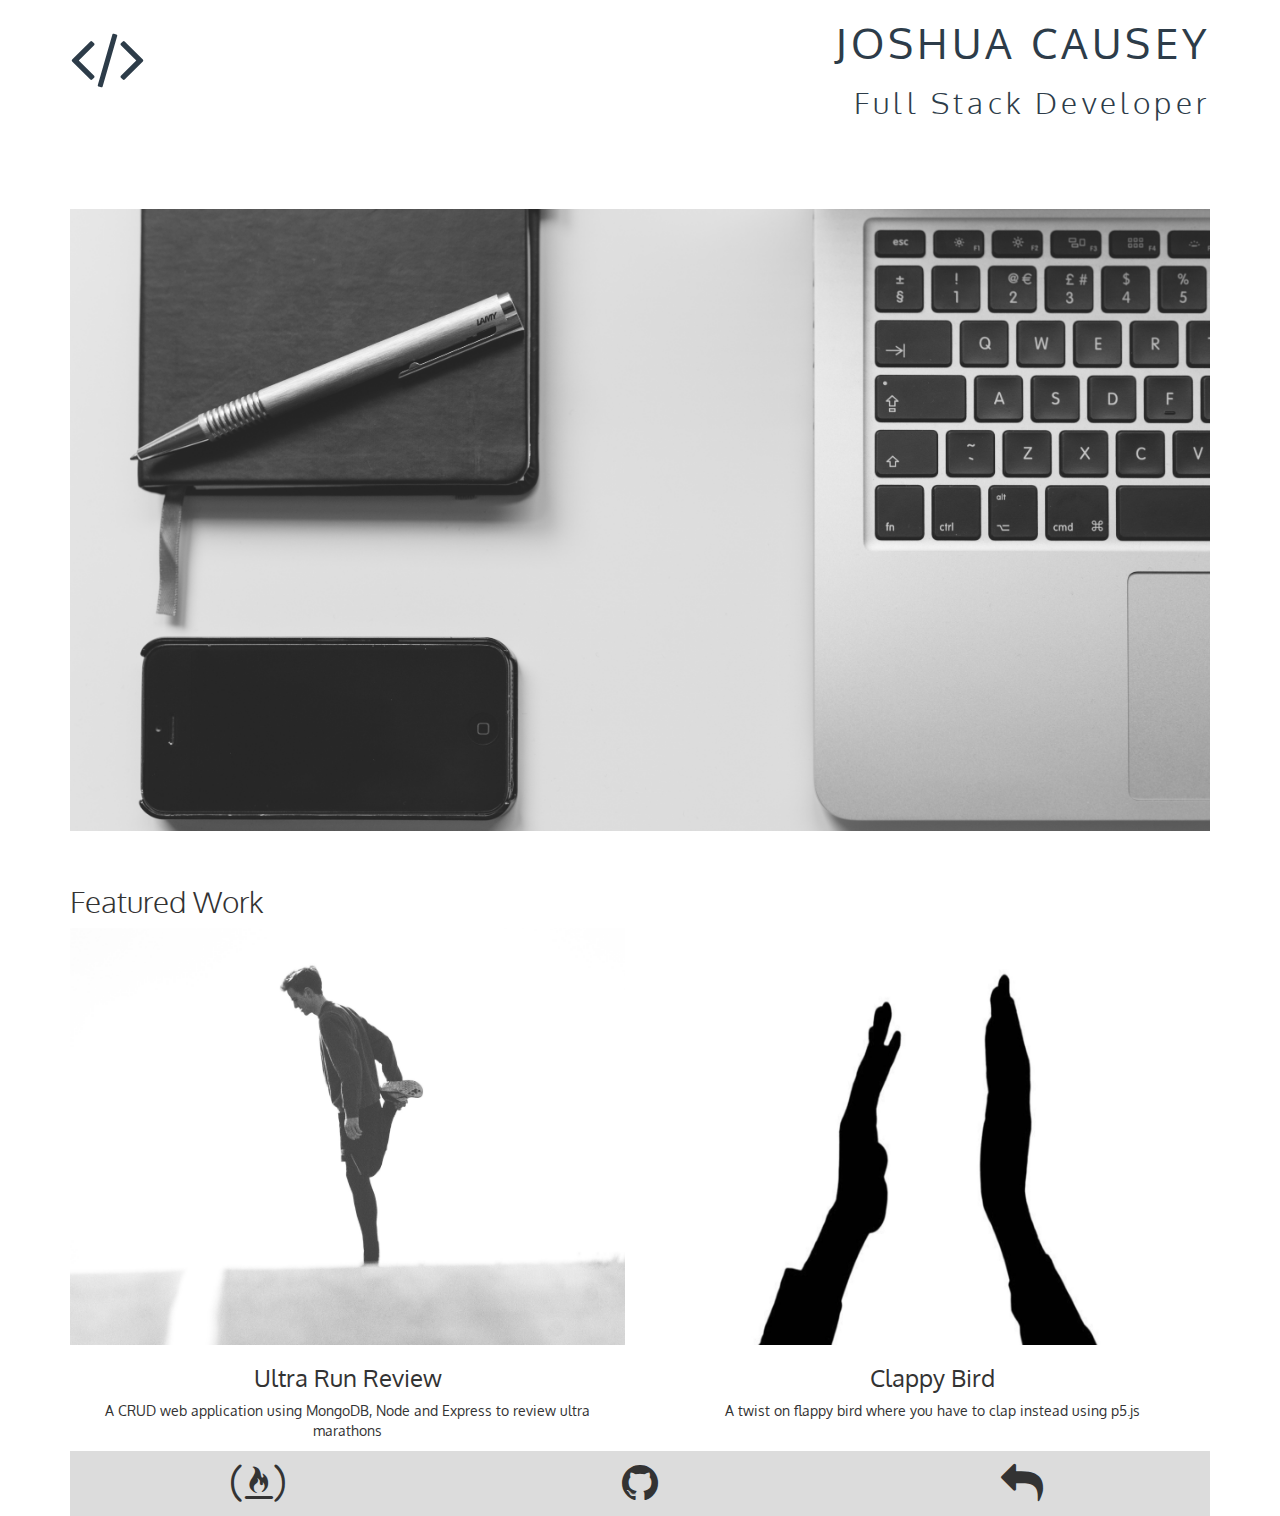
==== index.html @ ef1afcb8 "Updated projects and added social links" ====
<!DOCTYPE html>
<html>
<head>
	<meta charset="utf-8">
	<title>Joshua Causey</title>
	<meta name="viewport" content="width=device-width, initial-scale=1">
	<link rel="stylesheet" type="text/css" href="https://maxcdn.bootstrapcdn.com/bootstrap/3.3.7/css/bootstrap.min.css">
	<link rel="stylesheet" type="text/css" href="https://maxcdn.bootstrapcdn.com/font-awesome/4.7.0/css/font-awesome.min.css">
	<link href="https://fonts.googleapis.com/css?family=Oxygen:300,400" rel="stylesheet">
	<link rel="stylesheet" type="text/css" href="./css/style.css">
</head>
<body>
	<div class="container">
		<section class="intro">
			<div class="row">
				<div class="col-md-12">
					<i class="fa fa-code fa-5x" aria-hidden="true"></i>
					<h1 class="text-right text-uppercase">Joshua Causey</h1>
					<h2 class="text-right">Full Stack Developer</h2>
				</div>
			</div>
		</section>
		<div class="row">
			<div class="col-md-12">
				<img class="img-responsive" alt="A computer pen and notebook on a desk" src="img/introphoto.jpg">
			</div>
		</div>
		<section class="intro-to-work">
			<div class="row">
				<div class="col-md-12">
					<h2>Featured Work</h2>
				</div>
			</div>
		</section>
		<section class="featured-work">
			<div class="row">
				<div class="col-md-6">
					<a href="http://www.ultrarunreview.com" target="_blank"><img class="img-responsive" src="img/ultrarunreview.jpg" alt="a man standing in the road about to run"></a>
					<h3 class="text-center">Ultra Run Review</h3>
					<p class="text-center">A CRUD web application using MongoDB, Node and Express to review
						   ultra marathons</p>
				</div>
				<div class="col-md-6">
					<a href="clappybird.html" target="_blank"><img class="img-responsive" src="img/clappybird.jpg" alt="A placeholder image"></a>
					<h3 class="text-center">Clappy Bird</h3>
					<p class="text-center">A twist on flappy bird where you have to clap instead using p5.js</p>
				</div>
			</div>
		</section>
		<section class="social-links">
			<div class="row">
				<div class="col-xs-4 text-center">
					<a href="https://www.freecodecamp.org/joshpcausey" target="_blank"><i class="fa fa-free-code-camp fa-3x" aria-hidden="true"></i></a>
				</div>
				<div class="col-xs-4 text-center">
					<a href="https://github.com/joshpcausey" target="_blank"><i class="fa fa-github fa-3x" aria-hidden="true"></i></a>
				</div>
				<div class="col-xs-4 text-center">
					<a href="mailto:joshpcausey@gmail.com" target="_blank"><i class="fa fa-mail-reply fa-3x" aria-hidden="true"></i></a>
				</div>
			<div class="row">
		</section>
	</div>
</body>
</html>
---- css/style.css ----
body {
	font-family: "Oxygen", sans-serif;
}

.intro {
	padding-bottom: 7%;
}

.intro i {
	float: left;
	margin-top: 2%;
}

.intro, h1 h2 {
	letter-spacing: 0.3em;
	color: #2d3c49;
}

.intro h1 {
	font-size: 300%;
}

.intro h2 {
	font-weight: 300;
}

.intro-to-work h2{
	padding-top: 3%;
	font-weight: 300;
}

.social-links {
	background-color: #dcdcdc;
	padding: 1%;
}

a {
	color: inherit;
	text-decoration: none;
}

a:hover {
	color: inherit;
}

a:visited {
	color: inherit;
}
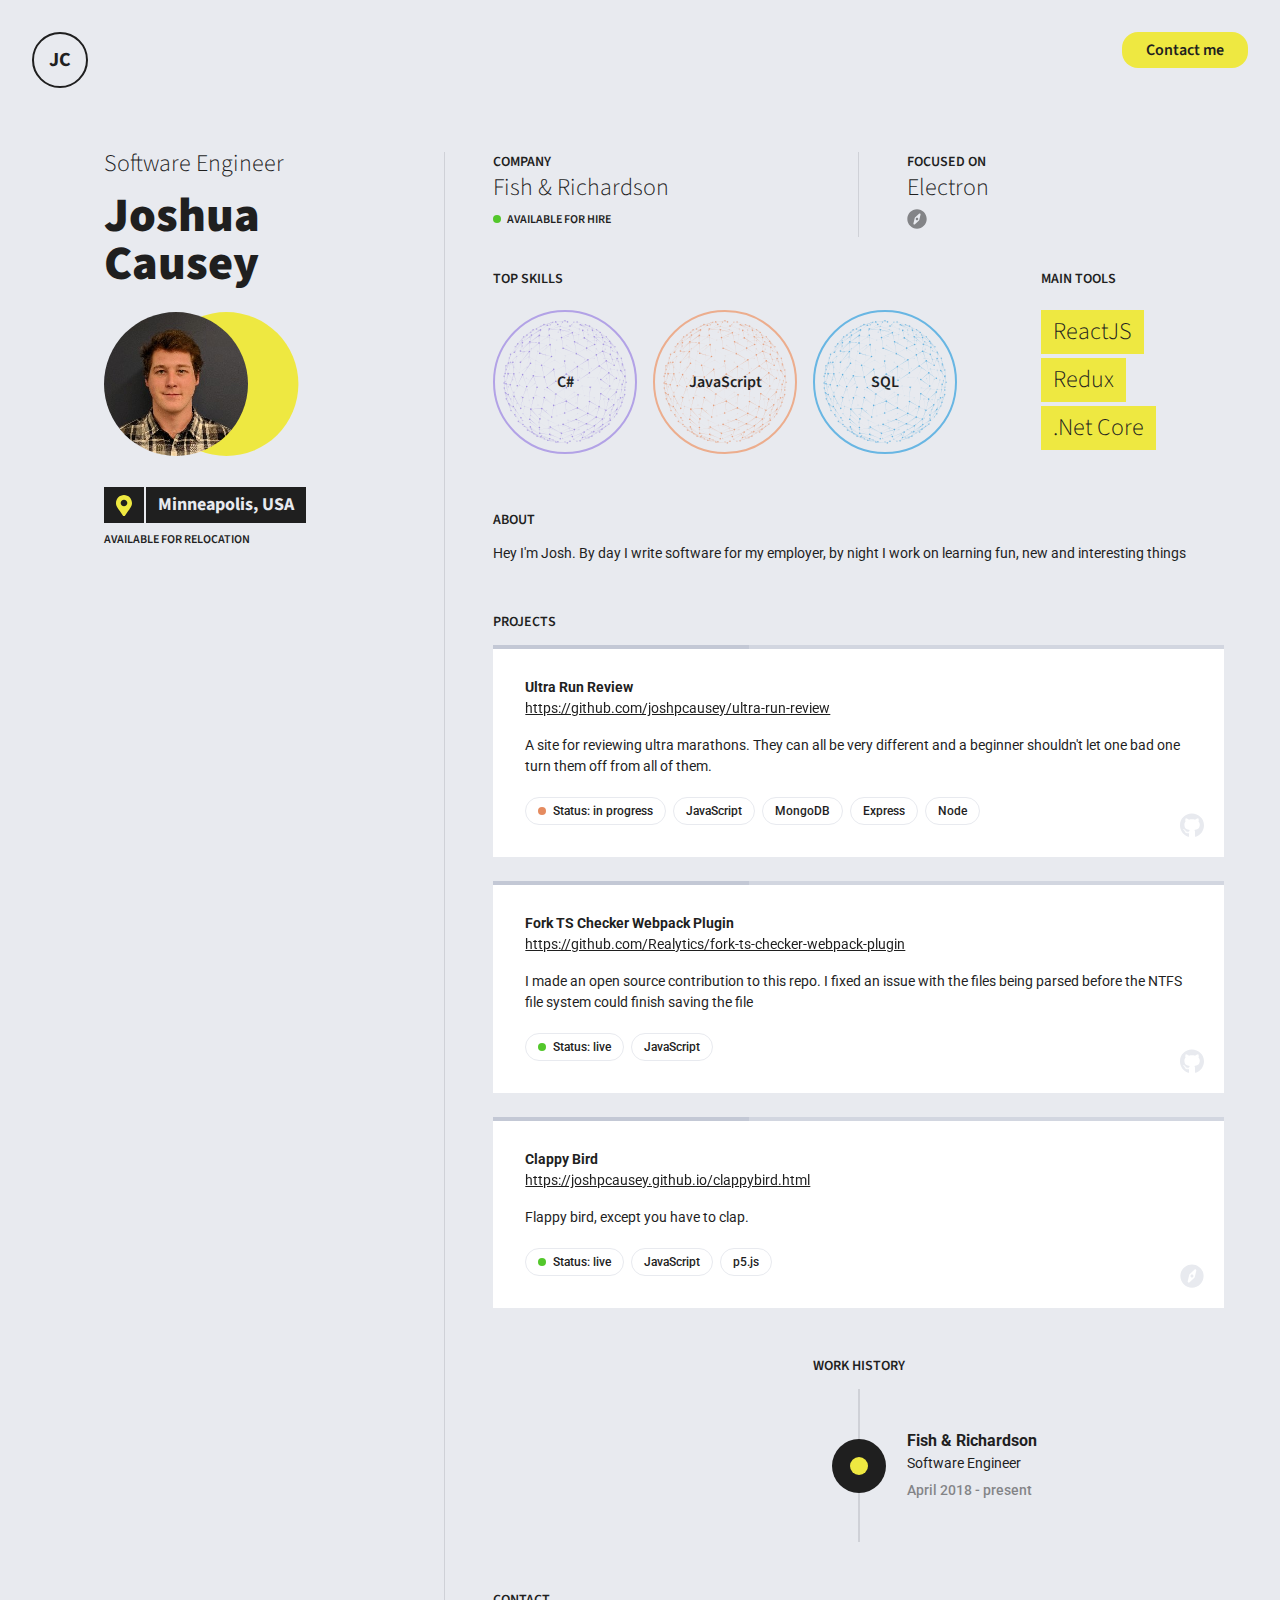
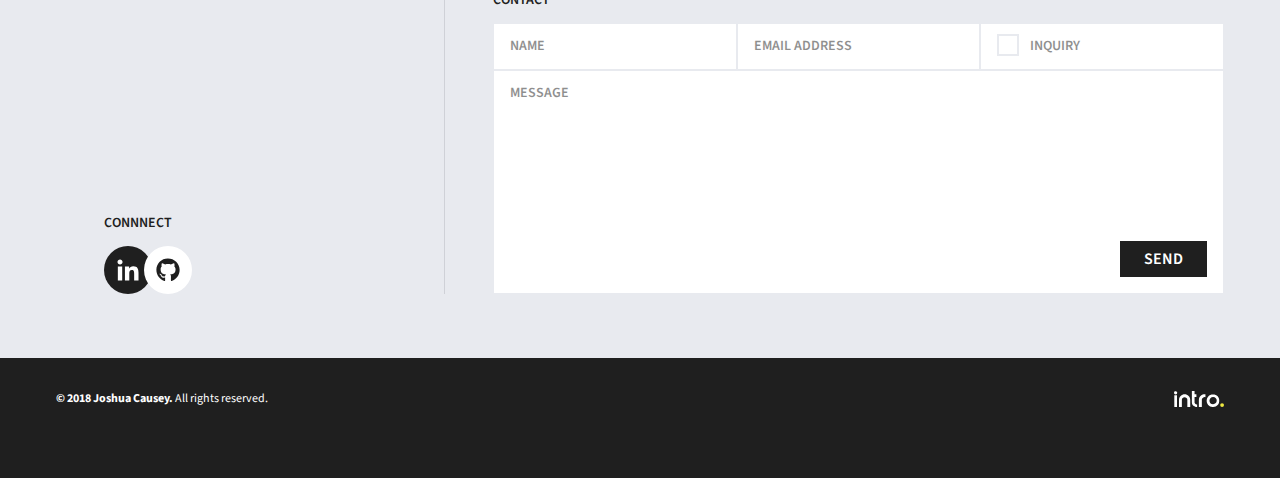
==== commit c66915f5: "Site redesign" ====
--- a/index.html
+++ b/index.html
@@ -1,65 +1,320 @@
-<!DOCTYPE html>
-<html>
-<head>
-	<meta charset="utf-8">
-	<title>Joshua Causey</title>
-	<meta name="viewport" content="width=device-width, initial-scale=1">
-	<link rel="stylesheet" type="text/css" href="https://maxcdn.bootstrapcdn.com/bootstrap/3.3.7/css/bootstrap.min.css">
-	<link rel="stylesheet" type="text/css" href="https://maxcdn.bootstrapcdn.com/font-awesome/4.7.0/css/font-awesome.min.css">
-	<link href="https://fonts.googleapis.com/css?family=Oxygen:300,400" rel="stylesheet">
-	<link rel="stylesheet" type="text/css" href="./css/style.css">
-</head>
-<body>
-	<div class="container">
-		<section class="intro">
-			<div class="row">
-				<div class="col-md-12">
-					<i class="fa fa-code fa-5x" aria-hidden="true"></i>
-					<h1 class="text-right text-uppercase">Joshua Causey</h1>
-					<h2 class="text-right">Full Stack Developer</h2>
-				</div>
-			</div>
-		</section>
-		<div class="row">
-			<div class="col-md-12">
-				<img class="img-responsive" alt="A computer pen and notebook on a desk" src="img/introphoto.jpg">
-			</div>
-		</div>
-		<section class="intro-to-work">
-			<div class="row">
-				<div class="col-md-12">
-					<h2>Featured Work</h2>
-				</div>
-			</div>
-		</section>
-		<section class="featured-work">
-			<div class="row">
-				<div class="col-md-6">
-					<a href="http://www.ultrarunreview.com" target="_blank"><img class="img-responsive" src="img/ultrarunreview.jpg" alt="a man standing in the road about to run"></a>
-					<h3 class="text-center">Ultra Run Review</h3>
-					<p class="text-center">A CRUD web application using MongoDB, Node and Express to review
-						   ultra marathons</p>
-				</div>
-				<div class="col-md-6">
-					<a href="clappybird.html" target="_blank"><img class="img-responsive" src="img/clappybird.jpg" alt="A placeholder image"></a>
-					<h3 class="text-center">Clappy Bird</h3>
-					<p class="text-center">A twist on flappy bird where you have to clap instead using p5.js</p>
-				</div>
-			</div>
-		</section>
-		<section class="social-links">
-			<div class="row">
-				<div class="col-xs-4 text-center">
-					<a href="https://www.freecodecamp.org/joshpcausey" target="_blank"><i class="fa fa-free-code-camp fa-3x" aria-hidden="true"></i></a>
-				</div>
-				<div class="col-xs-4 text-center">
-					<a href="https://github.com/joshpcausey" target="_blank"><i class="fa fa-github fa-3x" aria-hidden="true"></i></a>
-				</div>
-				<div class="col-xs-4 text-center">
-					<a href="mailto:joshpcausey@gmail.com" target="_blank"><i class="fa fa-mail-reply fa-3x" aria-hidden="true"></i></a>
-				</div>
-			<div class="row">
-		</section>
-	</div>
-</body>
-</html>
+<!doctype html>
+<html lang="en">
+  <head>
+    <title>Joshua Causey - Software Engineer</title>
+    <meta charset="utf-8">
+    <meta http-equiv="X-UA-Compatible" content="IE=edge">
+    <meta name="viewport" content="width=device-width, initial-scale=1, shrink-to-fit=no">
+    <link href="https://fonts.googleapis.com/css?family=Roboto:400,500|Source+Sans+Pro:300,400,600,700,900" rel="stylesheet">
+    <link rel="stylesheet" href="./assets/styles.css">
+    <script src="./assets/scripts.js"></script>
+    <link rel="icon" type="image/png" href="./images/icon.png">
+    <meta name="theme-color" content="#eee841">
+    <link rel="dns-prefetch" href="//fonts.googleapis.com/">
+    <meta name="description" content="Joshua Causey - Software Engineer">
+    <script type="application/ld+json">
+      {
+        "@context": "http://schema.org/",
+        "@type": "Person",
+        "name": "Joshua Causey",
+        "image": "profile.png",
+        "sameAs": ["https://www.linkedin.com/in/joshpcausey/","https://github.com/joshpcausey"],
+        "jobTitle": "Software Engineer",
+        "worksFor": {
+          "@type": "Organization",
+          "name": "Fish &amp; Richardson"
+        }  
+      }
+    </script>
+  </head>
+  <body class="antialiased bg-back leading-normal font-text text-front">
+    
+    <header>
+      <div class="flex justify-between p-4 lg:px-8">
+        <span class="inline-flex w-14 h-14 lg:mt-4 font-header font-bold text-xl justify-center items-center text-center text-front border-2 border-solid border-front rounded-full">JC</span>
+        <a href="#contact" class="contact">
+            <span class="inline-block h-6 w-6 lg:hidden"><svg xmlns="http://www.w3.org/2000/svg" viewBox="0 0 512 512"><path d="M502.3 190.8c3.9-3.1 9.7-.2 9.7 4.7V400c0 26.5-21.5 48-48 48H48c-26.5 0-48-21.5-48-48V195.6c0-5 5.7-7.8 9.7-4.7 22.4 17.4 52.1 39.5 154.1 113.6 21.1 15.4 56.7 47.8 92.2 47.6 35.7.3 72-32.8 92.3-47.6 102-74.1 131.6-96.3 154-113.7zM256 320c23.2.4 56.6-29.2 73.4-41.4 132.7-96.3 142.8-104.7 173.4-128.7 5.8-4.5 9.2-11.5 9.2-18.9v-19c0-26.5-21.5-48-48-48H48C21.5 64 0 85.5 0 112v19c0 7.4 3.4 14.3 9.2 18.9 30.6 23.9 40.7 32.4 173.4 128.7 16.8 12.2 50.2 41.8 73.4 41.4z"/></svg></span>
+            <span class="hidden lg:block">Contact me</span>
+        </a>
+      </div>
+    </header>
+
+    <section class="container flex flex-wrap pt-4 my-8">
+      <div class="w-full lg:w-1/3 lg:border-r border-line lg:px-8 xl:px-12">
+        
+        <div class="flex flex-col h-full justify-between">
+
+        <div>
+          <h2 class="font-header font-light text-front text-2xl leading-none mb-4">Software Engineer</h2>
+          <h1 class="font-header font-black text-front text-5xl leading-none break-words mb-6">Joshua Causey</h1>
+          <div class="relative inline-block">
+            <img src="images/profile.png" alt="Joshua Causey" class="block rounded-full relative z-10 w-56 h-56 lg:w-36 lg:h-36">
+            <div class="avatar-bg bg-lead"></div>
+          </div>
+          <br>
+          <div class="inline-flex bg-front mt-6 w-auto">
+            <span class="text-lead border-r-2 border-back pt-2 px-3">
+              <span class="inline-block h-4 w-4">
+                <svg xmlns="http://www.w3.org/2000/svg" viewBox="0 0 384 512"><path d="M172.268 501.67C26.97 291.031 0 269.413 0 192 0 85.961 85.961 0 192 0s192 85.961 192 192c0 77.413-26.97 99.031-172.268 309.67-9.535 13.774-29.93 13.773-39.464 0zM192 272c44.183 0 80-35.817 80-80s-35.817-80-80-80-80 35.817-80 80 35.817 80 80 80z"/></svg>
+              </span>
+            </span>
+            <span class="text-back font-header font-bold py-1 px-3 text-lg">Minneapolis, USA</span>
+          </div>
+          
+          <div class="text-xs uppercase pt-2 font-semibold text-front font-header">
+            Available for relocation
+          </div>
+          
+        </div>
+
+        <footer class="pt-8 pb-12 lg:py-0">
+          <h5 class="section-header pb-3">Connnect</h5>
+
+          <div class="connect-icons">
+              
+                <a href="https://www.linkedin.com/in/joshpcausey/" class="connect-icon" target="_blank"><svg xmlns="http://www.w3.org/2000/svg" viewBox="0 0 448 512"><path d="M100.3 480H7.4V180.9h92.9V480zM53.8 140.1C24.1 140.1 0 115.5 0 85.8 0 56.1 24.1 32 53.8 32c29.7 0 53.8 24.1 53.8 53.8 0 29.7-24.1 54.3-53.8 54.3zM448 480h-92.7V334.4c0-34.7-.7-79.2-48.3-79.2-48.3 0-55.7 37.7-55.7 76.7V480h-92.8V180.9h89.1v40.8h1.3c12.4-23.5 42.7-48.3 87.9-48.3 94 0 111.3 61.9 111.3 142.3V480z"/></svg></a>
+              
+                <a href="https://github.com/joshpcausey" class="connect-icon" target="_blank"><svg xmlns="http://www.w3.org/2000/svg" viewBox="0 0 496 512"><path d="M165.9 397.4c0 2-2.3 3.6-5.2 3.6-3.3.3-5.6-1.3-5.6-3.6 0-2 2.3-3.6 5.2-3.6 3-.3 5.6 1.3 5.6 3.6zm-31.1-4.5c-.7 2 1.3 4.3 4.3 4.9 2.6 1 5.6 0 6.2-2s-1.3-4.3-4.3-5.2c-2.6-.7-5.5.3-6.2 2.3zm44.2-1.7c-2.9.7-4.9 2.6-4.6 4.9.3 2 2.9 3.3 5.9 2.6 2.9-.7 4.9-2.6 4.6-4.6-.3-1.9-3-3.2-5.9-2.9zM244.8 8C106.1 8 0 113.3 0 252c0 110.9 69.8 205.8 169.5 239.2 12.8 2.3 17.3-5.6 17.3-12.1 0-6.2-.3-40.4-.3-61.4 0 0-70 15-84.7-29.8 0 0-11.4-29.1-27.8-36.6 0 0-22.9-15.7 1.6-15.4 0 0 24.9 2 38.6 25.8 21.9 38.6 58.6 27.5 72.9 20.9 2.3-16 8.8-27.1 16-33.7-55.9-6.2-112.3-14.3-112.3-110.5 0-27.5 7.6-41.3 23.6-58.9-2.6-6.5-11.1-33.3 2.6-67.9 20.9-6.5 69 27 69 27 20-5.6 41.5-8.5 62.8-8.5s42.8 2.9 62.8 8.5c0 0 48.1-33.6 69-27 13.7 34.7 5.2 61.4 2.6 67.9 16 17.7 25.8 31.5 25.8 58.9 0 96.5-58.9 104.2-114.8 110.5 9.2 7.9 17 22.9 17 46.4 0 33.7-.3 75.4-.3 83.6 0 6.5 4.6 14.4 17.3 12.1C428.2 457.8 496 362.9 496 252 496 113.3 383.5 8 244.8 8zM97.2 352.9c-1.3 1-1 3.3.7 5.2 1.6 1.6 3.9 2.3 5.2 1 1.3-1 1-3.3-.7-5.2-1.6-1.6-3.9-2.3-5.2-1zm-10.8-8.1c-.7 1.3.3 2.9 2.3 3.9 1.6 1 3.6.7 4.3-.7.7-1.3-.3-2.9-2.3-3.9-2-.6-3.6-.3-4.3.7zm32.4 35.6c-1.6 1.3-1 4.3 1.3 6.2 2.3 2.3 5.2 2.6 6.5 1 1.3-1.3.7-4.3-1.3-6.2-2.2-2.3-5.2-2.6-6.5-1zm-11.4-14.7c-1.6 1-1.6 3.6 0 5.9 1.6 2.3 4.3 3.3 5.6 2.3 1.6-1.3 1.6-3.9 0-6.2-1.4-2.3-4-3.3-5.6-2z"/></svg></a>
+              
+          </div>
+          
+        </footer>
+        </div>
+
+      </div>
+
+      <div class="w-full lg:w-2/3 lg:pl-8 xl:pl-12">
+        
+        <div class="flex pb-8">
+          <div class="w-1/2 pr-4 lg:pr-12 border-r border-line">
+            <h5 class="section-header pb-0">Company</h5>
+            <h3 class="font-header font-light text-2xl text-front leading-tight">Fish &amp; Richardson</h3>
+            
+            <div class="font-header font-semibold text-xs uppercase pt-2">
+                <span class="dot status-green"></span> Available for hire
+            </div>
+            
+          </div>
+          <div class="w-1/2 pl-4 lg:pl-12">
+            <h5 class="section-header pb-0">Focused on</h5>
+            <div class="font-header font-light text-2xl text-front leading-tight">
+              Electron
+              <div class="pt-1">
+                <a href="https://github.com/electron/electron" class="inline-block text-front opacity-50 hover:opacity-75 h-5 w-5" target="_blank">
+                    <svg xmlns="http://www.w3.org/2000/svg" viewBox="0 0 512 512"><path d="M504 256c0 136.967-111.033 248-248 248S8 392.967 8 256 119.033 8 256 8s248 111.033 248 248zM307.446 120.844l-102.642 97.779a23.997 23.997 0 0 0-6.772 11.729l-33.359 137.779c-5.68 23.459 22.777 39.318 39.88 23.024l102.64-97.779a23.99 23.99 0 0 0 6.772-11.729l33.359-137.779c5.618-23.198-22.591-39.493-39.878-23.024zM256 224c-17.673 0-32 14.327-32 32s14.327 32 32 32 32-14.327 32-32-14.327-32-32-32z"/></svg>
+                </a>
+              </div>
+            </div>
+
+          </div>
+        </div>
+
+        <div class="flex flex-wrap">
+          <div class="w-full lg:w-3/4 pb-12">
+            <h5 class="section-header pb-3">Top skills</h5>
+            <ul class="skills">
+              
+                <li class="skill">C#
+                  <svg xmlns="http://www.w3.org/2000/svg" viewBox="460.5 460.5 79 79"><g><path opacity=".106" d="M504.7 500.2l-5.5-3.4v-.1h.1l5.4 3.5zM499.3 504c-.1 0-.1 0 0 0-.1 0-.1-.1 0 0l5.4-3.8h.1v.1l-5.5 3.7z"/><path opacity=".106" d="M493.1 500.7s0-.1 0 0l6.1-3.9h.1v.1l-6.2 3.8z"/><path opacity=".106" d="M499.3 504c-.1 0-.1 0 0 0l-6.2-3.3v-.1h.1l6.1 3.4c0-.1 0 0 0 0zM499.2 496.9c0-.1 0-.1 0 0l5.4-3.4h.1v.1l-5.5 3.3c.1 0 0 0 0 0z"/><path opacity=".106" d="M505.9 506.5l-6.7-2.5v-.1h.1l6.6 2.6c0-.1.1-.1 0 0z"/><path opacity=".106" d="M505.9 506.5l-1.3-6.3v-.1h.1l1.2 6.4c.1 0 0 0 0 0zM499.2 496.9s0-.1 0 0v-7.1 7.1c.1-.1.1 0 0 0z"/><path opacity=".106" d="M504.7 500.2s-.1 0 0 0c-.1 0-.1 0 0 0l4.6-3.4h.1v.1l-4.7 3.3zM493.4 507.9c-.1 0-.1 0 0 0l5.8-4h.1v.1l-5.9 3.9z"/><path opacity=".106" d="M500.1 510.8s-.1 0 0 0l-.9-6.8v-.1h.1l.8 6.9zM504.7 493.6l-5.5-3.7v-.1h.1l5.4 3.8c0-.1 0-.1 0 0z"/><path opacity=".106" d="M493.1 493.1c-.1 0 0 0 0 0l6.1-3.4h.1v.1l-6.2 3.3zM500.1 510.8s-.1 0 0 0c-.1 0-.1-.1 0 0l5.8-4.4h.1v.1l-5.9 4.3z"/><path opacity=".106" d="M505.9 506.5s0-.1 0 0l4.9-4.1h.1v.1l-5 4z"/><path opacity=".106" d="M510.9 502.5c-.1 0-.1 0 0 0l-1.6-5.5v-.1h.1l1.5 5.6c0-.1 0 0 0 0zM487 504.7c-.1 0-.1 0 0 0-.1 0-.1 0 0 0l6.1-4.1h.1v.1l-6.2 4zM504.7 493.6c-.1 0-.1-.1 0 0l1.2-6.1h.1v.1l-1.3 6c0-.1 0 0 0 0z"/><path opacity=".106" d="M509.3 497c-.1 0-.1-.1 0 0l1.6-5.4h.1v.1l-1.7 5.3zM493.4 507.9l-6.5-3.2v-.1h.1l6.4 3.3s.1 0 0 0zM507.1 513.4s-.1 0 0 0l-1.2-6.9v-.1h.1l1.1 7z"/><path opacity=".106" d="M512.4 508.8l-6.5-2.3v-.1h.1l6.4 2.4c0-.1 0-.1 0 0zM514.7 497.1l-5.5-.2 5.5.2c.1-.1.1 0 0 0 .1 0 .1 0 0 0zM499.3 489.8c-.1 0-.1 0 0 0l-5.9-3.7v-.1h.1l5.8 3.8c0-.1 0 0 0 0zM507.1 513.4l-7-2.6v-.1h.1l6.9 2.7c0-.1 0-.1 0 0z"/><path opacity=".106" d="M512.4 508.8s-.1-.1 0 0l-1.6-6.3v-.1h.1l1.5 6.4c0-.1 0 0 0 0z"/><path opacity=".11" d="M493.9 514.9l-.6-7v-.1h.1l.5 7.1c.1 0 .1 0 0 0zM493.1 493.1l-6.2-3.7v-.1h.1l6.1 3.8s.1 0 0 0z"/><path opacity=".106" d="M510.9 491.6l-5-4.1v-.1h.1l4.9 4.2c0-.1.1 0 0 0z"/><path opacity=".11" d="M493.9 514.9s0-.1 0 0l6.1-4.2h.1v.1l-6.2 4.1c.1 0 0 0 0 0zM499.3 489.8c-.1 0-.1 0 0 0-.1 0-.1 0 0 0l.8-6.6h.1v.1l-.9 6.5zM516.8 503.2l-6-.7v-.1h.1l5.9.8c.1-.1.1-.1 0 0 .1-.1.1 0 0 0zM507.1 513.4c-.1-.1-.1-.1 0 0l5.3-4.7h.1v.1l-5.4 4.6zM486.6 497.1l.2-7.6-.2 7.6c.1 0 .1 0 0 0z"/><path opacity=".11" d="M505.9 487.5l-5.9-4.2v-.1h.1l5.8 4.3c.1-.1.1-.1 0 0 .1 0 0 0 0 0zM487.7 511.6l-.8-6.9v-.1h.1l.7 7c.1 0 .1 0 0 0z"/><path opacity=".111" d="M486.9 489.5s0-.1 0 0l6.4-3.5h.1v.1l-6.5 3.4z"/><path opacity=".117" d="M493.9 514.9l-6.2-3.3v-.1h.1l6.1 3.4c.1-.1.1 0 0 0 .1 0 .1 0 0 0z"/><path opacity=".114" d="M510.9 491.6s-.1 0 0 0c-.1-.1 0-.1 0 0l6-.4h.1v.1l-6.1.3z"/><path opacity=".118" d="M510.9 491.6s-.1 0 0 0l1.5-6.1h.1v.1l-1.6 6z"/><path opacity=".114" d="M501 517.9c-.1 0-.1-.1 0 0l6.1-4.6h.1v.1l-6.2 4.5z"/><path opacity=".118" d="M514.7 497.1l2.1-5.9h.1v.1l-2.2 5.8c.1 0 .1 0 0 0z"/><path opacity=".122" d="M486.6 497.1l-6-3.6v-.1h.1l5.9 3.7c.1-.1.1-.1 0 0 .1 0 .1 0 0 0z"/><path opacity=".123" d="M520.7 497.4l-5.9-.3v-.1l5.9.4c0-.1 0-.1 0 0z"/><path opacity=".126" d="M518.6 509.9l-6.2-1.2v-.1h.1l6.1 1.3c0-.1.1 0 0 0zM500.1 483.3s-.1 0 0 0c-.1-.1-.1-.1 0 0l7.1-2.4h.1v.1l-7.2 2.3zM493.4 486.1c-.1 0-.1 0 0 0l.5-6.6h.1v.1l-.6 6.5zM487.7 511.6l-6.3-3.2v-.1h.1l6.2 3.3c.1-.1.1 0 0 0 .1 0 0 0 0 0zM516.9 491.3l-4.5-5.7v-.1h.1l4.4 5.8z"/><path opacity=".127" d="M486.9 489.5l.7-6.7h.1v.1l-.8 6.6c.1 0 0 0 0 0zM516.8 503.2c0-.1 0-.1 0 0l3.8-5.8h.1v.1l-3.9 5.7c.1 0 .1 0 0 0z"/><path opacity=".129" d="M500.1 483.3l-6.2-3.8v-.1h.1l6.1 3.9c0-.1 0-.1 0 0z"/><path opacity=".133" d="M494.8 521.7c-.1 0-.1 0 0 0l-.9-6.8v-.1h.1l.8 6.9c0-.1 0 0 0 0zM512.5 485.6c-.1 0-.1 0 0 0l-5.3-4.6v-.1h.1l5.2 4.7c0-.1 0 0 0 0zM480.7 501.2s-.1-.1 0 0l-.1-7.7.1 7.7c0-.1 0 0 0 0zM508 520.1l-7.1-2.2v-.1h.1l7 2.3c.1-.1.1 0 0 0 .1 0 .1 0 0 0zM482.8 514.7c0-.1 0-.1 0 0l4.9-3.1h.1v.1l-5 3z"/><path opacity=".135" d="M486.9 489.5l-5.5-3.1v-.1h.1l5.4 3.2c.1-.1.1 0 0 0z"/><path opacity=".137" d="M513.6 515.3c-.1 0-.1 0 0 0l5-5.5h.1v.1l-5.1 5.4z"/><path opacity=".141" d="M487.6 482.9c0-.1 0-.1 0 0l6.2-3.5h.1v.1l-6.3 3.4c.1 0 .1 0 0 0zM508 520.1l5.5-4.9h.1v.1l-5.6 4.8c.1 0 .1 0 0 0z"/><path opacity=".145" d="M482.8 514.7s0-.1 0 0l-1.4-6.2v-.1h.1l1.3 6.3c.1-.1 0 0 0 0zM512.5 485.6c-.1 0-.1 0 0 0-.1-.1-.1-.1 0 0l6.2-.7h.1v.1l-6.3.6zM480.7 493.5c-.1 0-.1 0 0 0l.7-7.2h.1v.1l-.8 7.1zM507.1 481l-6.2-4.3v-.1h.1l6.1 4.4c.1-.1.1-.1 0 0 .1 0 .1 0 0 0z"/><path opacity=".149" d="M475.9 504.9s-.1 0 0 0c-.1 0-.1 0 0 0l4.8-3.9h.1v.1l-4.9 3.8zM488.2 518.3l-5.4-3.6v-.1h.1l5.3 3.7c.1-.1.1-.1 0 0 .1 0 0 0 0 0zM523.1 503.8s-.1 0 0 0l-2.4-6.5v-.1h.1l2.3 6.6z"/><path opacity=".15" d="M480.7 501.2l-5.3-3.5v-.1h.1l5.2 3.6c0-.1 0-.1 0 0z"/><path opacity=".153" d="M507.1 481c0-.1 0-.1 0 0l6.6-1.6h.1v.1l-6.7 1.5z"/><path opacity=".154" d="M475.4 497.6s-.1 0 0 0c-.1 0-.1 0 0 0l5.3-4.2h.1v.1l-5.4 4.1zM520.7 497.4c-.1 0-.1 0 0 0l2.4-6.1h.1v.1l-2.5 6z"/><path opacity=".157" d="M501.9 524.3c-.1 0-.1 0 0 0-.1 0-.1 0 0 0l6.2-4.3h.1v.1l-6.3 4.2z"/><path opacity=".158" d="M477.2 511.5s-.1 0 0 0c-.1 0-.1 0 0 0l4.3-3.2h.1v.1l-4.4 3.1z"/><path opacity=".161" d="M514.3 521.4l-.8-6.1v-.1h.1l.7 6.2c.1 0 0 0 0 0zM480.7 493.5c-.1 0-.1 0 0 0l-4.9-3.1v-.1h.1l4.8 3.2c0-.1 0 0 0 0z"/><path opacity=".164" d="M519.7 516.7s-.1 0 0 0l-1.1-6.8v-.1h.1l1 6.9z"/><path opacity=".165" d="M487.6 482.9l-5-2.5v-.1h.1l4.9 2.6c.1-.1.1-.1 0 0 .1 0 .1 0 0 0z"/><path opacity=".165" d="M487.6 482.9l.4-6.2h.1v.1l-.5 6.1c.1 0 .1 0 0 0z"/><path opacity=".166" d="M514.3 521.4l-6.3-1.3v-.1h.1l6.2 1.4c0-.1.1 0 0 0z"/><path opacity=".169" d="M518.7 485l-5-5.5v-.1c0-.1 0 0 .1 0l4.9 5.6c.1-.1.1 0 0 0zM483.5 520.7c-.1 0-.1 0 0 0-.1 0-.1-.1 0 0l4.7-2.5h.1v.1l-4.8 2.4z"/><path opacity=".172" d="M481.4 486.4s-.1-.1 0 0l1.2-6h.1v.1l-1.3 5.9z"/><path opacity=".169" d="M489.2 524.4s-.1-.1 0 0c-.1-.1-.1-.1 0 0l5.6-2.8h.1v.1l-5.7 2.7z"/><path opacity=".172" d="M501 476.7c-.1-.1 0-.1 0 0l7.1-1.9h.1v.1l-7.2 1.8z"/><path opacity=".176" d="M478.9 517c0-.1 0-.1 0 0l3.9-2.4h.1v.1l-4 2.3zM523.1 503.8c-.1 0-.1 0 0 0l3.4-6.1h.1v.1l-3.5 6zM477.2 511.5s-.1 0 0 0l-1.3-6.6v-.1h.1l1.2 6.7z"/><path opacity=".18" d="M475.4 497.6c-.1 0-.1 0 0 0l.4-7.3h.1v.1l-.5 7.2z"/><path opacity=".184" d="M481.4 486.4L477 484v-.1h.1l4.3 2.5c0-.1.1-.1 0 0z"/><path opacity=".185" d="M514.3 521.4l5.4-4.8h.1v.1l-5.5 4.7z"/><path opacity=".184" d="M508.7 525.9l-6.8-1.6v-.1c0-.1 0 0 .1 0l6.7 1.7c0-.1 0-.1 0 0z"/><path opacity=".188" d="M482.7 480.4s-.1 0 0 0c-.1 0-.1 0 0 0l5.4-3.8h.1v.1l-5.5 3.7z"/><path opacity=".189" d="M478.9 517l-1.8-5.5v-.1h.1l1.7 5.6c.1-.1.1 0 0 0z"/><path opacity=".196" d="M528.8 504.4l-5.7-.6v-.1h.1l5.6.7c0-.1 0-.1 0 0z"/><path opacity=".193" d="M489.2 524.4l-5.7-3.7v-.1h.1l5.6 3.8c0-.1 0-.1 0 0 0-.1 0 0 0 0zM508.7 525.9c-.1 0-.1 0 0 0-.1 0-.1-.1 0 0l5.6-4.6h.1v.1l-5.7 4.5z"/><path opacity=".196" d="M518.7 485l1.1-6.2h.1v.1l-1.2 6.1c.1 0 0 0 0 0z"/><path opacity=".2" d="M475.8 490.4s-.1 0 0 0l1.2-6.5h.1v.1l-1.3 6.4zM475.9 504.9l-5-3v-.1h.1l4.9 3.1z"/><path opacity=".204" d="M472.2 509.4c-.1-.1-.1-.1 0 0l3.7-4.5h.1v.1l-3.8 4.4z"/><path opacity=".2" d="M495.8 527.4l-6.6-3.1v-.1h.1l6.5 3.2c0-.1 0 0 0 0z"/><path opacity=".204" d="M502.6 529.4l-.8-5.1v-.1h.1l.7 5.2c.1 0 .1 0 0 0zM513.7 479.5l.7-5.5h.1v.1l-.8 5.4c.1 0 0 0 0 0z"/><path opacity=".208" d="M477.2 511.5l-5-2.2v-.1h.1l4.9 2.3c0-.1 0 0 0 0zM528.9 491.7l-5.7-.4v-.1h.1l5.6.5c0-.1 0-.1 0 0z"/><path opacity=".211" d="M508.1 474.8l-6.3-3.9v-.1h.1l6.2 4c.1 0 .1 0 0 0 .1 0 0 0 0 0z"/><path opacity=".212" d="M470.9 494.1c-.1 0-.1-.1 0 0l4.9-3.8h.1v.1l-5 3.7zM528.8 504.4s-.1 0 0 0l-2.4-6.6v-.1h.1l2.3 6.7z"/><path opacity=".216" d="M494.7 473.4s0-.1 0 0c0-.1 0-.1 0 0l7.2-2.5h.1v.1l-7.3 2.4z"/><path opacity=".215" d="M508.1 474.8l6.3-.8h.1v.1l-6.4.7z"/><path opacity=".216" d="M482.7 480.4l-4-1.7v-.1h.1l3.9 1.8zM524.8 510.8s-.1 0 0 0c-.1 0-.1 0 0 0l4-6.5h.1v.1l-4.1 6.4z"/><path opacity=".22" d="M488.1 476.7l-4.8-1.8v-.1h.1l4.7 1.9c0-.1.1 0 0 0z"/><path opacity=".217" d="M514.5 526.5s-.1-.1 0 0l-.2-5.1.2 5.1c0-.1 0 0 0 0z"/><path opacity=".219" d="M519.9 522.6l-.3-6 .3 6c.1 0 .1 0 0 0z"/><path opacity=".224" d="M525.4 517.5l-5.7-.8v-.1h.1l5.6.9c0-.1 0-.1 0 0 0-.1 0 0 0 0zM478.9 517l-4.7-1.4v-.1h.1l4.6 1.5c.1-.1.1-.1 0 0 .1 0 0 0 0 0zM483.3 525.6s-.1 0 0 0l.1-5-.1 5zM502.6 529.4l-6.8-2v-.1h.1l6.7 2.1c.1-.1.1 0 0 0 .1 0 0 0 0 0z"/><path opacity=".227" d="M514.5 526.5l-5.8-.6v-.1h.1l5.7.7c0-.1 0-.1 0 0 0-.1 0 0 0 0zM478.1 521.4s0-.1 0 0l.7-4.5h.1v.1l-.8 4.4c.1 0 .1 0 0 0zM494.7 473.4l-5.7-2.1v-.1h.1l5.6 2.2c0-.1.1-.1 0 0 0-.1 0 0 0 0zM477 484s0-.1 0 0l1.7-5.3h.1v.1L477 484c.1 0 .1 0 0 0zM524.9 484.9l-5.1-6.1v-.1h.1l5 6.2c.1 0 .1 0 0 0z"/><path opacity=".231" d="M508.1 474.8l.6-5.1h.1v.1l-.7 5c.1 0 .1 0 0 0zM525.4 517.5s-.1-.1 0 0l-.7-6.7v-.1h.1l.6 6.8c0-.1 0 0 0 0z"/><path opacity=".232" d="M489.8 529.5c-.1 0-.1-.1 0 0l-.6-5.1v-.1h.1l.5 5.2c0-.1 0-.1 0 0z"/><path opacity=".231" d="M531.4 498.3l-4.9-.5v-.1h.1l4.8.6c0-.1 0-.1 0 0 0-.1 0 0 0 0zM519.9 478.9c-.1 0-.1-.1 0 0l-5.4-4.8v-.1h.1l5.3 4.9c0-.1 0-.1 0 0 0-.1 0 0 0 0z"/><path opacity=".235" d="M472 486.8s0-.1 0 0l5-2.9h.1v.1l-5.1 2.8c.1 0 .1 0 0 0z"/><path opacity=".239" d="M489.8 529.5c-.1 0-.1-.1 0 0-.1-.1-.1-.1 0 0l6-2.1h.1v.1l-6.1 2zM508.9 530.3l-.3-4.4v-.1h.1l.2 4.5c.1 0 .1 0 0 0z"/><path opacity=".243" d="M474.2 515.6l-2.1-6.3v-.1h.1l2 6.4c.1 0 .1 0 0 0zM530 511.2l-5.2-.4v-.1h.1l5.1.5z"/><path opacity=".247" d="M478.7 478.8c0-.1 0-.1 0 0l4.5-3.9h.1v.1l-4.6 3.8c.1 0 0 0 0 0z"/><path opacity=".251" d="M514.5 526.5s-.1 0 0 0c-.1-.1-.1-.1 0 0l5.4-3.9h.1v.1l-5.5 3.8zM501.9 471s-.1-.1 0 0c-.1-.1 0-.1 0 0l6.9-1.2h.1v.1l-7 1.1zM470.9 494.1s-.1 0 0 0l1.1-7.4h.1v.1l-1.2 7.3zM497 532.2l-1.3-4.8v-.1h.1l1.2 4.9c.1 0 0 0 0 0z"/><path opacity=".255" d="M483.3 474.9s-.1 0 0 0c-.1 0-.1 0 0 0l5.7-3.7h.1v.1l-5.8 3.6z"/><path opacity=".251" d="M528.8 504.4c-.1 0-.1 0 0 0l2.6-6.2h.1v.1l-2.7 6.1z"/><path opacity=".259" d="M483.3 525.6l-5.2-4.3v-.1h.1l5.1 4.4zM508.9 530.3l-6.3-.9v-.1h.1l6.2 1c.1-.1.1-.1 0 0 .1 0 0 0 0 0zM531.4 498.3l-2.6-6.6v-.1h.1l2.5 6.7c0-.1 0 0 0 0z"/><path opacity=".267" d="M489.8 529.5c-.1 0-.1 0 0 0l-6.5-3.8v-.1h.1l6.4 3.9c0-.1 0-.1 0 0 0-.1 0 0 0 0zM497 532.2s0-.1 0 0l5.6-2.9h.1v.1l-5.7 2.8z"/><path opacity=".271" d="M474 480.7s0-.1 0 0l4.7-2h.1v.1l-4.8 1.9zM519.9 478.9c-.1-.1-.1-.1 0 0l.3-5.2h.1v.1l-.4 5.1c0-.1 0 0 0 0zM524.9 484.9l.6-5.9h.1v.1l-.7 5.8c.1 0 0 0 0 0z"/><path opacity=".273" d="M467.5 506.5c-.1 0-.1-.1 0 0l3.4-4.6h.1v.1l-3.5 4.5z"/><path opacity=".275" d="M501.9 471s-.1-.1 0 0l.7-4.3h.1v.1l-.8 4.2c0-.1 0 0 0 0z"/><path opacity=".278" d="M530.2 485.6l-5.3-.6v-.1h.1l5.2.7c0-.1 0-.1 0 0 0-.1 0 0 0 0z"/><path opacity=".275" d="M514.5 474.1c-.1 0-.1 0 0 0-.1-.1-.1-.1 0 0l5.7-.5h.1v.1l-5.8.4z"/><path opacity=".278" d="M469.5 513.5c-.1 0-.1 0 0 0l2.7-4.3h.1v.1l-2.8 4.2zM533.2 504.8l-4.4-.4v-.1h.1l4.3.5c.1-.1.1-.1 0 0 .1-.1 0 0 0 0zM472 486.8l1.9-6.1h.1v.1l-2 6c.1 0 .1 0 0 0z"/><path opacity=".282" d="M514.5 474.1c-.1 0-.1 0 0 0l.2-4.3h.1v.1l-.3 4.2z"/><path opacity=".286" d="M497 532.2l-7.3-2.8v-.1h.1l7.2 2.9c.1-.1.1 0 0 0zM528.9 491.7c-.1 0-.1 0 0 0l1.3-6.2h.1v.1l-1.4 6.1zM474.2 515.6l-4.7-2.1v-.1h.1l4.6 2.2c.1-.1.1 0 0 0 .1 0 0 0 0 0zM504.1 533.5l-1.6-4.1v-.1h.1l1.5 4.2c.1 0 .1 0 0 0 .1 0 .1 0 0 0z"/><path opacity=".287" d="M514.2 530.2l.2-3.8h.1v.1l-.3 3.7c.1 0 .1 0 0 0z"/><path opacity=".29" d="M473.2 520.1c-.1 0-.1 0 0 0l1-4.5h.1v.1l-1.1 4.4z"/><path opacity=".286" d="M470.9 494.1l-3.6-3.6v-.1h.1l3.5 3.7c.1-.1.1 0 0 0z"/><path opacity=".29" d="M483.3 474.9s-.1 0 0 0l-.2-4.2v-.1h.1l.1 4.3zM519.5 527.3s-.1-.1 0 0l.4-4.7h.1v.1l-.5 4.6z"/><path opacity=".294" d="M478.1 521.4l-5-1.3v-.1h.1l4.9 1.4c.1-.1.1-.1 0 0 .1 0 .1 0 0 0zM489 471.3l-6-.5v-.1h.1l5.9.6c.1-.1.1-.1 0 0 .1 0 .1 0 0 0z"/><path opacity=".295" d="M533.3 492.4l-4.5-.7v-.1h.1l4.4.8c0-.1.1-.1 0 0 .1 0 0 0 0 0z"/><path opacity=".298" d="M508.8 469.8l-6.1-3.1v-.1h.1l6 3.2z"/><path opacity=".302" d="M477.9 525.9l.2-4.6h.1v.1l-.3 4.5c.1 0 0 0 0 0z"/><path opacity=".298" d="M514.7 469.8h-5.9 5.9c0-.1 0 0 0 0z"/><path opacity=".302" d="M525 523c-.1 0-.1 0 0 0-.1 0-.1 0 0 0l.4-5.6h.1v.1l-.5 5.5zM508.9 530.3c0-.1 0-.1 0 0l5.3-.2-5.3.2zM495.7 468.4c0-.1 0-.1 0 0l6.9-1.8h.1v.1l-7 1.7z"/><path opacity=".306" d="M483.7 530.3l-.5-4.8v-.1h.1l.4 4.9c.1 0 .1 0 0 0zM489 471.3l.5-4.3h.1v.1l-.6 4.2c.1 0 .1 0 0 0zM504.1 533.5l4.8-3.3h.1v.1l-4.9 3.2c.1 0 .1 0 0 0z"/><path opacity=".31" d="M530 511.2s-.1 0 0 0l3.2-6.6h.1v.1l-3.3 6.5z"/><path opacity=".314" d="M483.7 530.3l6-1h.1v.1l-6.1.9zM525.6 479l-5.5-5.4v-.1h.1l5.4 5.5c.1 0 .1 0 0 0z"/><path opacity=".319" d="M495.7 468.4l-6.1-1.3v-.1h.1l6 1.4c.1-.1.1-.1 0 0 .1 0 .1 0 0 0z"/><path opacity=".322" d="M508.8 469.8c-.1 0-.1 0 0 0l.2-3.6h.1v.1l-.3 3.5z"/><path opacity=".318" d="M469.5 513.5s-.1 0 0 0l-2.1-7.1v-.1h.1l2 7.2zM520.2 473.7s-.1 0 0 0l-5.5-3.9v-.1h.1l5.4 4c0-.1 0-.1 0 0z"/><path opacity=".326" d="M490.9 533.9c-.1 0-.1 0 0 0l-1.1-4.5v-.1h.1l1 4.6z"/><path opacity=".324" d="M535 498.8l-3.6-.5v-.1h.1l3.5.6c0-.1 0-.1 0 0z"/><path opacity=".326" d="M477.9 475l5.1-4.4h.1v.1l-5.2 4.3zM514.2 530.2s0-.1 0 0l5.2-3h.1v.1l-5.3 2.9c.1 0 0 0 0 0z"/><path opacity=".329" d="M469.3 483.6s-.1 0 0 0c-.1 0-.1-.1 0 0l4.7-3h.1v.1l-4.8 2.9zM466.7 498.5c-.1 0-.1 0 0 0l.6-8h.1v.1l-.7 7.9z"/><path opacity=".333" d="M519.5 527.3c-.1-.1-.1-.1 0 0l5.4-4.4h.1v.1l-5.5 4.3z"/><path opacity=".337" d="M477.9 525.9l-4.8-5.8v-.1h.1l4.7 5.9c.1-.1.1 0 0 0zM495.7 468.4s0-.1 0 0l1.2-3.9h.1v.1l-1.3 3.8c.1 0 .1 0 0 0z"/><path opacity=".338" d="M490.9 533.9c-.1 0-.1 0 0 0-.1 0-.1-.1 0 0l6.1-1.8h.1v.1l-6.2 1.7z"/><path opacity=".342" d="M474 480.7l-1.2-3.7v-.1h.1l1.1 3.8c.1 0 0 0 0 0z"/><path opacity=".341" d="M530 511.2l3.8-.1-3.8.1z"/><path opacity=".345" d="M502.7 466.7c-.1 0-.1 0 0 0-.1-.1-.1-.1 0 0l6.4-.5h.1v.1l-6.5.4z"/><path opacity=".349" d="M483.7 530.3l-5.9-4.5v-.1h.1l5.8 4.6c.1 0 .1 0 0 0 .1 0 .1 0 0 0z"/><path opacity=".352" d="M533.2 504.8s0-.1 0 0l1.7-6h.1v.1l-1.8 5.9c.1 0 0 0 0 0z"/><path opacity=".349" d="M467.4 490.6c-.1 0-.1 0 0 0-.1 0-.1-.1 0 0l1.9-7h.1v.1l-2 6.9zM525 523c-.1 0-.1 0 0 0-.1 0-.1-.1 0 0l4.9-5.6h.1v.1l-5 5.5z"/><path opacity=".354" d="M472.9 477.1c-.1-.1 0-.1 0 0l5-2.1h.1v.1l-5.1 2z"/><path opacity=".357" d="M498.5 536c-.1 0-.1 0 0 0l-1.5-3.8v-.1h.1l1.4 3.9c0-.1 0 0 0 0zM502.7 466.7s-.1 0 0 0l-5.7-2.2v-.1h.1l5.6 2.3c0-.1 0-.1 0 0zM510.4 533.6h-6.3 6.3c0-.1 0-.1 0 0z"/><path opacity=".36" d="M535 498.8s-.1 0 0 0l-1.7-6.4v-.1h.1l1.6 6.5z"/><path opacity=".361" d="M525.6 479l-.4-4.8v-.1h.1l.3 4.9zM520.2 473.7c-.1 0-.1 0 0 0l-.5-3.9v-.1h.1l.4 4z"/><path opacity=".367" d="M465.4 510.7l2-4.3h.1v.1l-2.1 4.2z"/><path opacity=".369" d="M490.9 533.9s-.1 0 0 0l-7.1-3.6v-.1h.1l7 3.7c0-.1 0 0 0 0zM517 531.7l-2.8-1.5v-.1h.1l2.7 1.6c.1-.1.1 0 0 0 .1 0 0 0 0 0z"/><path opacity=".37" d="M477.9 475l-.3-3.7v-.1h.1l.2 3.8c.1 0 0 0 0 0z"/><path opacity=".373" d="M514.7 469.8c-.1 0-.1 0 0 0l-.3-3v-.1h.1l.2 3.1z"/><path opacity=".369" d="M469.5 513.5l-4.1-2.8v-.1h.1l4 2.9z"/><path opacity=".373" d="M463.8 503.1l2.8-4.7h.1v.1l-2.9 4.6zM468.4 517.9c0-.1 0-.1 0 0l1-4.4h.1v.1l-1.1 4.3c.1-.1 0 0 0 0zM489.6 467s0-.1 0 0l7.3-2.6h.1v.1l-7.4 2.5zM498.5 536c-.1 0-.1 0 0 0-.1-.1-.1-.1 0 0l5.7-2.5h.1v.1l-5.8 2.4z"/><path opacity=".38" d="M533.9 486.7l-3.8-1.2v-.1h.1l3.7 1.3c.1-.1.1 0 0 0 .1 0 .1 0 0 0z"/><path opacity=".377" d="M466.7 498.5c-.1 0-.1 0 0 0l-2.9-3.5v-.1h.1l2.8 3.6z"/><path opacity=".378" d="M522.9 528.2l-3.4-.9v-.1h.1l3.3 1c0-.1 0-.1 0 0z"/><path opacity=".38" d="M473 524.6c-.1 0-.1-.1 0 0l.1-4.5-.1 4.5c0-.1 0 0 0 0zM536.1 504.9l-2.9-.2v-.1h.1l2.8.3c.1-.1.1 0 0 0 .1 0 .1 0 0 0z"/><path opacity=".384" d="M522.9 528.2c-.1 0-.1 0 0 0l2-5.3h.1v.1l-2.1 5.2z"/><path opacity=".388" d="M477.9 525.9l-4.9-1.3v-.1h.1l4.8 1.4c0-.1.1-.1 0 0z"/><path opacity=".392" d="M514.4 466.9l-5.4-.6v-.1h.1l5.3.7c.1-.1.1-.1 0 0 .1-.1.1 0 0 0z"/><path opacity=".396" d="M528.6 523.1l-3.7-.1 3.7.1c0-.1.1 0 0 0 .1 0 0 0 0 0zM467.4 490.6c-.1 0-.1 0 0 0l-2.2-3.1v-.1h.1l2.1 3.2c0-.1 0-.1 0 0z"/><path opacity=".399" d="M536.2 493.3l-2.9-.9v-.1h.1l2.8 1c.1-.1.1 0 0 0 .1 0 .1 0 0 0z"/><path opacity=".404" d="M509.1 466.3c-.1 0-.1 0 0 0l-4.9-2.7v-.1h.1l4.8 2.8c0-.1 0-.1 0 0z"/><path opacity=".408" d="M528.6 523.1l1.3-5.7h.1v.1l-1.4 5.6c.1 0 0 0 0 0zM465.2 487.4l4-3.9h.1v.1l-4.1 3.8zM525.2 474.3l-5.5-4.4v-.1h.1l5.4 4.5c.1 0 .1 0 0 0 .1 0 0 0 0 0z"/><path opacity=".416" d="M519.8 469.9c-.1 0-.1 0 0 0l-5.3-3v-.1h.1l5.2 3.1c0-.1 0-.1 0 0z"/><path opacity=".412" d="M530.2 480.1l-5-5.8v-.1h.1l4.9 5.9z"/><path opacity=".416" d="M497 464.5c-.1 0-.1 0 0 0-.1 0-.1-.1 0 0l7.2-1h.1v.1l-7.3.9zM533.8 511.2s-.1 0 0 0c-.1 0-.1 0 0 0l2.3-6.3h.1v.1l-2.4 6.2z"/><path opacity=".42" d="M505.6 536.4c-.1 0-.1 0 0 0-.1 0-.1 0 0 0l4.8-2.9h.1v.1l-4.9 2.8z"/><path opacity=".421" d="M517 531.7s0-.1 0 0l5.8-3.6h.1v.1l-5.9 3.5z"/><path opacity=".42" d="M469.3 483.6s-.1 0 0 0l-1.2-3.3v-.1h.1l1.1 3.4zM468.4 517.9s0-.1 0 0l-3.1-7.2v-.1h.1l3 7.3c.1-.1.1-.1 0 0zM529.9 517.5c0-.1 0-.1 0 0l3.5-.8h.1v.1l-3.6.7z"/><path opacity=".431" d="M463.8 503.1l-.1-8.1.1 8.1c.1 0 0 0 0 0z"/><path opacity=".435" d="M468.2 480.3c-.1 0-.1 0 0 0-.1 0-.1 0 0 0l4.7-3.3h.1v.1l-4.8 3.2zM512.9 535.2l-2.5-1.6v-.1h.1l2.4 1.7c0-.1.1-.1 0 0 0-.1 0 0 0 0zM477.6 471.4s0-.1 0 0l5.8-4.5h.1v.1l-5.9 4.4zM505.6 536.4l-7.1-.5v-.1h.1l7 .6c0-.1 0 0 0 0z"/><path opacity=".439" d="M533.4 516.8s-.1-.1 0 0l.3-5.6h.1v.1l-.4 5.5c0-.1 0 0 0 0z"/><path opacity=".443" d="M536.2 493.3l-2.3-6.6v-.1h.1l2.2 6.7c.1 0 .1 0 0 0zM463.8 495c-.1 0-.1 0 0 0-.1 0-.1 0 0 0l1.4-7.6h.1v.1l-1.5 7.5z"/><path opacity=".451" d="M514.4 466.9l-3.9-2.8v-.1h.1l3.8 2.9c.1-.1.1-.1 0 0 .1-.1.1 0 0 0zM512.9 535.2s0-.1 0 0c-.1-.1-.1-.1 0 0l4.1-3.5h.1v.1l-4.2 3.4c0-.1 0 0 0 0z"/><path opacity=".454" d="M536.1 504.9l1-5.7h.1v.1l-1.1 5.6c.1 0 .1 0 0 0z"/><path opacity=".455" d="M533.8 511.2c-.1 0-.1 0 0 0-.1-.1-.1-.1 0 0l2.8-1.4h.1v.1l-2.9 1.3z"/><path opacity=".459" d="M497 464.5s-.1 0 0 0c-.1 0-.1 0 0 0l1.4-2.7h.1v.1l-1.5 2.6z"/><path opacity=".463" d="M510.6 464l-6.4-.4v-.1h.1l6.3.5c0-.1 0 0 0 0z"/><path opacity=".462" d="M537.2 499.3l-1-6v-.1h.1l.9 6.1c.1 0 0 0 0 0z"/><path opacity=".459" d="M525.2 474.3l-2.1-4.4v-.1h.1l2 4.5c.1 0 .1 0 0 0z"/><path opacity=".463" d="M523.2 470l-3.4-.1 3.4.1c0-.1 0-.1 0 0 0-.1 0 0 0 0zM485 534.1c-.1 0-.1 0 0 0l-6.5-4.2v-.1h.1l6.4 4.3c0-.1 0 0 0 0z"/><path opacity=".466" d="M472.7 473.7c-.1 0-.1 0 0 0-.1 0-.1 0 0 0l4.9-2.4h.1v.1l-5 2.3z"/><path opacity=".467" d="M528.9 475.3l-3.7-1v-.1h.1l3.6 1.1c.1-.1.1 0 0 0 .1 0 .1 0 0 0z"/><path opacity=".471" d="M530.2 480.1s-.1 0 0 0l-1.3-4.8v-.1h.1l1.2 4.9zM519.8 532.4l-2.8-.7v-.1h.1l2.7.8c0-.1.1 0 0 0z"/><path opacity=".474" d="M465.4 510.7l-2.8-3.4v-.1h.1l2.7 3.5c.1 0 .1 0 0 0zM533.7 482s-.1 0 0 0l-3.5-1.9v-.1h.1l3.4 2zM536.6 509.9s-.1 0 0 0l-.5-5v-.1h.1l.4 5.1c0-.1 0 0 0 0z"/><path opacity=".478" d="M462.6 507.3s-.1 0 0 0l1.2-4.3h.1v.1l-1.3 4.2zM519.8 532.4c-.1 0-.1 0 0 0l3-4.3h.1v.1l-3.1 4.2z"/><path opacity=".482" d="M468.4 517.9l-3.7-3.3v-.1h.1l3.6 3.4c.1-.1.1-.1 0 0zM463.8 503.1l-2.1-3.5v-.1h.1l2 3.6c.1 0 .1 0 0 0z"/><path opacity=".486" d="M477.6 471.4l.5-3h.1v.1l-.6 2.9c.1 0 .1 0 0 0zM533.9 486.7l-.3-4.7v-.1h.1l.2 4.8c.1 0 .1 0 0 0 .1 0 0 0 0 0zM468.6 521.9l-.2-4.1v-.1h.1l.1 4.2c.1 0 0 0 0 0zM461.8 499.6c-.1 0-.1 0 0 0-.1 0-.1 0 0 0l2-4.7h.1v.1l-2.1 4.6z"/><path opacity=".49" d="M536.8 489.3c-.1 0-.1 0 0 0l-2.8-2.6v-.1h.1l2.7 2.7c0-.1 0-.1 0 0z"/><path opacity=".494" d="M492.4 537l-7.5-2.9v-.1h.1l7.4 3c.1-.1.1-.1 0 0 .1 0 0 0 0 0zM463.8 495c-.1 0-.1 0 0 0l-1.3-3.1v-.1h.1l1.2 3.2zM468.2 480.3c-.1 0-.1 0 0 0-.1 0-.1 0 0 0l4.5-6.7h.1v.1l-4.6 6.6z"/><path opacity=".498" d="M478.2 468.5c-.1-.1 0-.1 0 0l5.3-1.5h.1v.1l-5.4 1.4zM500 538.2c-.1 0-.1 0 0 0-.1-.1-.1-.1 0 0l5.6-1.8h.1v.1l-5.7 1.7z"/><path opacity=".501" d="M536.2 493.3l.5-4.1h.1v.1l-.6 4c.1 0 .1 0 0 0z"/><path opacity=".498" d="M533.4 516.8c0-.1-.1-.1 0 0l3.1-7h.1v.1l-3.2 6.9c0-.1 0 0 0 0z"/><path opacity=".502" d="M504.2 463.6s0-.1 0 0l1.4-1.8h.1v.1l-1.5 1.7z"/><path opacity=".506" d="M525.9 528.2s0-.1 0 0l2.7-5.1h.1v.1l-2.8 5zM462.5 491.9s-.1 0 0 0c-.1 0-.1 0 0 0l2.7-4.5h.1v.1l-2.8 4.4zM490.7 463.7c0-.1 0-.1 0 0l7.7-1.8h.1v.1l-7.8 1.7zM478.5 529.9l-4.5-1.7v-.1h.1l4.4 1.8s.1 0 0 0z"/><path opacity=".512" d="M538.2 503.4c-.1 0-.1 0 0 0l-1-4.1v-.1h.1l.9 4.2c0-.1 0 0 0 0z"/><path opacity=".514" d="M523.2 470l-5.9-3.7v-.1h.1l5.8 3.8c0-.1 0-.1 0 0zM480 532.9l-1.5-3v-.1h.1l1.4 3.1c.1 0 0 0 0 0z"/><path opacity=".518" d="M507.6 537.8l-2.1-1.3v-.1h.1l2 1.4c0-.1 0-.1 0 0 0-.1 0 0 0 0z"/><path opacity=".52" d="M537.2 499.3l1-3.3h.1v.1l-1.1 3.2c.1 0 0 0 0 0z"/><path opacity=".518" d="M528.9 475.3l-5.8-5.4v-.1h.1l5.7 5.5c.1 0 .1 0 0 0 .1 0 0 0 0 0z"/><path opacity=".525" d="M510.6 464l-4.9-2.2v-.1h.1l4.8 2.3zM500 538.2l-7.6-1.2v-.1h.1l7.5 1.3c0-.1 0-.1 0 0zM485 534.1c-.1 0-.1 0 0 0l-5-1.2v-.1h.1l4.9 1.3c0-.1 0 0 0 0z"/><path opacity=".533" d="M484.7 464.5c0-.1 0-.1 0 0l6-.9h.1v.1l-6.1.8zM531.5 522.3c0-.1-.1-.1 0 0l1.9-5.6h.1v.1l-2 5.5c0-.1 0 0 0 0z"/><path opacity=".535" d="M464.7 514.6l-2.2-7.3v-.1h.1l2.1 7.4c.1 0 .1 0 0 0z"/><path opacity=".533" d="M536.6 509.9s-.1-.1 0 0l1.5-6.6h.1v.1l-1.6 6.5z"/><path opacity=".541" d="M510.6 464c-.1 0-.1 0 0 0-.1 0-.1-.1 0 0l2.5-.6h.1v.1l-2.6.5zM519.8 532.4c-.1 0-.1-.1 0 0l6.1-4.3h.1v.1l-6.2 4.2z"/><path opacity=".549" d="M498.4 461.9s0-.1 0 0l7.2-.1-7.2.1zM533.4 516.8s0-.1 0 0c-.1-.1 0-.1 0 0l2.2-1.6h.1v.1l-2.3 1.5z"/><path opacity=".553" d="M490.7 463.7c0-.1 0-.1 0 0l1.5-1.9h.1v.1l-1.6 1.8z"/><path opacity=".555" d="M517.3 466.3l-4.2-2.8v-.1h.1l4.1 2.9c0-.1 0-.1 0 0z"/><path opacity=".557" d="M538.2 496.1l-1.5-6.8v-.1h.1l1.4 6.9c.1-.1.1 0 0 0z"/><path opacity=".569" d="M535.7 515.2c-.1 0-.1 0 0 0-.1 0-.1 0 0 0l.9-5.4h.1v.1l-1 5.3zM462.5 491.9c-.1 0-.1 0 0 0l2-7.2h.1v.1l-2.1 7.1zM520.1 466.7l-2.8-.4v-.1h.1l2.7.5c0-.1 0-.1 0 0zM480 532.9l-6-4.7v-.1h.1l5.9 4.8c0-.1 0 0 0 0zM494.2 538.4l-1.8-1.4v-.1h.1l1.7 1.5c.1-.1.1-.1 0 0 .1 0 0 0 0 0z"/><path opacity=".573" d="M498.4 461.9l-6.1-.1 6.1.1c.1-.1.1 0 0 0 .1 0 .1 0 0 0zM515.3 535.6c0-.1 0-.1 0 0l4.5-3.3h.1v.1l-4.6 3.2z"/><path opacity=".577" d="M526.3 471.3c-.1 0-.1 0 0 0l-3.1-1.3v-.1h.1l3 1.4c0-.1 0-.1 0 0zM472.7 473.7c-.1 0-.1 0 0 0l.9-2.5h.1v.1l-1 2.4z"/><path opacity=".58" d="M528.9 475.3l-2.7-4.1v-.1h.1l2.6 4.2c.1 0 .1 0 0 0zM536.6 509.9c-.1-.1-.1-.1 0 0l1.4-1.9h.1v.1l-1.5 1.8z"/><path opacity=".582" d="M462.6 507.3l-1.4-3.5v-.1h.1l1.3 3.6c.1 0 0 0 0 0z"/><path opacity=".588" d="M531.8 477.6l-2.9-2.3v-.1h.1l2.8 2.4c.1-.1.1-.1 0 0zM461.3 503.8s-.1 0 0 0l.4-4.3h.1v.1l-.5 4.2zM486.8 536.4l-6.8-3.5v-.1h.1l6.7 3.6c.1-.1.1-.1 0 0z"/><path opacity=".592" d="M519.8 532.4c-.1 0 0-.1 0 0l2.3-.6h.1v.1l-2.4.5z"/><path opacity=".596" d="M461.8 499.6c-.1 0-.1 0 0 0l-.6-3.2v-.1h.1l.5 3.3zM464.7 514.6l-2.2-3.9v-.1h.1l2.1 4c.1 0 .1 0 0 0zM473.7 471.3c-.1 0-.1 0 0 0-.1-.1-.1-.1 0 0l4.5-2.9h.1v.1l-4.6 2.8z"/><path opacity=".6" d="M535.9 485l-2.3-2.9v-.1h.1l2.2 3c.1-.1 0-.1 0 0zM507.6 537.8s0-.1 0 0c-.1-.1 0-.1 0 0l7.7-2.3h.1v.1l-7.8 2.2zM538 508.1l.1-4.8-.1 4.8c.1 0 0 0 0 0z"/><path opacity=".604" d="M461.2 496.5c0-.1 0-.1 0 0l1.2-4.6h.1v.1l-1.3 4.5c.1-.1 0 0 0 0z"/><path opacity=".6" d="M484.7 464.5c0-.1 0-.1 0 0l7.6-2.7h.1v.1l-7.7 2.6z"/><path opacity=".604" d="M465.6 518.2l-.9-3.6v-.1h.1l.8 3.7z"/><path opacity=".6" d="M531.5 522.3c-.1-.1-.1-.1 0 0l4.1-7.1h.1v.1l-4.2 7c0-.1 0 0 0 0z"/><path opacity=".604" d="M522.1 531.9l3.8-3.8h.1v.1l-3.9 3.7z"/><path opacity=".607" d="M538.2 503.4s-.1 0 0 0c-.1 0-.1-.1 0 0l.7-3.2h.1v.1l-.8 3.1z"/><path opacity=".61" d="M478.2 468.5c-.1-.1-.1-.1 0 0l1.5-1.8h.1v.1l-1.6 1.7z"/><path opacity=".608" d="M501.5 538.8l-1.6-.6v-.1h.1l1.5.7c.1-.1.1 0 0 0 .1 0 .1 0 0 0z"/><path opacity=".611" d="M520.1 466.7l-7-3.2v-.1h.1l6.9 3.3c0-.1.1 0 0 0z"/><path opacity=".616" d="M538.9 500.2s-.1 0 0 0l-.7-4.2v-.1h.1l.6 4.3z"/><path opacity=".62" d="M538.2 496.1s0-.1 0 0l-.1-3.7.1 3.7c.1-.1 0 0 0 0zM474 528.3l-3.7-3.1v-.1h.1l3.6 3.2c0-.1 0-.1 0 0z"/><path opacity=".625" d="M479.7 466.7c-.1 0-.1-.1 0 0l5-2.3h.1v.1l-5.1 2.2z"/><path opacity=".627" d="M505.7 461.9c-.1 0-.1 0 0 0-.1-.1-.1-.1 0 0l2.1-.2-2.1.2z"/><path opacity=".631" d="M468.3 477.5c-.1 0-.1 0 0 0l5.3-6.3h.1v.1l-5.4 6.2zM526.3 471.3c-.1 0-.1 0 0 0l-6.2-4.6v-.1h.1l6.1 4.7c0-.1 0-.1 0 0zM482.2 534.5l-2.2-1.6v-.1h.1l2.1 1.7zM535.7 515.2c-.1 0-.1 0 0 0-.1 0-.1 0 0 0l2.3-7.2h.1v.1l-2.4 7.1z"/><path opacity=".638" d="M492.3 461.9s-.1 0 0 0c-.1-.1 0-.1 0 0l7.7-1h.1v.1l-7.8.9z"/><path opacity=".643" d="M513.1 463.5l-5.4-1.7v-.1h.1l5.3 1.8c.1 0 .1 0 0 0 .1 0 0 0 0 0zM462.6 510.8l-1.4-7v-.1h.1l1.3 7.1c0-.1 0 0 0 0zM531.8 477.6l-5.6-6.3v-.1h.1l5.5 6.4c.1-.1.1 0 0 0z"/><path opacity=".647" d="M484.7 464.5c0-.1 0-.1 0 0l1.9-1.1h.1v.1l-2 1zM486.8 536.4l-4.7-1.9v-.1h.1l4.6 2c0-.1.1-.1 0 0z"/><path opacity=".651" d="M464.5 484.7c-.1 0-.1 0 0 0l.8-2.3h.1v.1l-.9 2.2zM531.5 522.3c-.1-.1-.1-.1 0 0l1.5-2.1h.1v.1l-1.6 2c0-.1 0 0 0 0zM501.5 538.8l-7.3-.4v-.1h.1l7.2.5c.1-.1.1-.1 0 0 .1 0 .1 0 0 0z"/><path opacity=".659" d="M465.6 518.2l-3-7.4v-.1h.1l2.9 7.5c0-.1 0 0 0 0zM473.7 471.3c-.1 0-.1 0 0 0-.1-.1-.1-.1 0 0l6-4.7h.1v.1l-6.1 4.6zM489 537.1l-2.2-.8v-.1h.1l2.1.9z"/><path opacity=".667" d="M538.9 500.2s-.1 0 0 0l-.8-7.9v-.1h.1l.7 8zM461.2 496.5c0-.1 0-.1 0 0l1.1-6.8h.1v.1l-1.2 6.7c.1-.1 0 0 0 0z"/><path opacity=".667" d="M538.1 492.4l-2.3-7.4v-.1h.1l2.2 7.5c.1-.1.1 0 0 0 .1 0 .1 0 0 0zM486.6 463.5s-.1 0 0 0c-.1-.1-.1-.1 0 0l5.7-1.7h.1v.1l-5.8 1.6z"/><path opacity=".671" d="M522.1 531.9l5.9-5.2h.1v.1l-6 5.1z"/><path opacity=".673" d="M520.1 466.7l-4.6-2.3v-.1h.1l4.5 2.4c0-.1.1 0 0 0z"/><path opacity=".674" d="M494.2 538.4l-5.3-1.2v-.1h.1l5.2 1.3c.1-.1.1-.1 0 0 .1 0 0 0 0 0z"/><path opacity=".678" d="M468.3 477.5c-.1 0-.1 0 0 0l1.6-2h.1v.1l-1.7 1.9z"/><path opacity=".682" d="M535.7 515.2c-.1 0-.1 0 0 0-.1 0-.1 0 0 0l.6-2.3h.1v.1l-.7 2.2zM492.3 461.9s-.1 0 0 0c-.1-.1 0-.1 0 0l1.8-.2h.1v.1l-1.9.1z"/><path opacity=".685" d="M522.4 468.5l-2.4-1.8v-.1h.1l2.3 1.9c.1 0 .1 0 0 0 .1 0 0 0 0 0z"/><path opacity=".686" d="M482.2 534.5l-6-3.8v-.1h.1l5.9 3.9c0-.1 0 0 0 0z"/><path opacity=".689" d="M461.2 500.6l-.1-4.2.1 4.2c.1 0 .1 0 0 0z"/><path opacity=".694" d="M536.3 513l1.7-5h.1v.1l-1.8 4.9zM494.2 538.4c0-.1 0-.1 0 0l1.3-.3h.1v.1l-1.4.2z"/><path opacity=".702" d="M462.6 510.8s0-.1 0 0l-.6-4v-.1h.1l.5 4.1c0-.1 0 0 0 0z"/><path opacity=".7" d="M494.1 461.8s0-.1 0 0c0-.1 0-.1 0 0l5.8-.8h.1v.1l-5.9.7z"/><path opacity=".706" d="M528 526.9c0-.1 0-.1 0 0l4.9-6.7h.1v.1l-5 6.6c.1 0 0 0 0 0z"/><path opacity=".702" d="M538 508.1v-3 3c.1 0 0 0 0 0z"/><path opacity=".706" d="M515.6 464.4l-7.9-2.6v-.1h.1l7.8 2.7zM531.8 477.6l-3.5-3.6v-.1h.1l3.4 3.7c.1-.1.1 0 0 0zM473.7 471.3c-.1 0-.1 0 0 0-.1-.1-.1-.1 0 0l2.1-1.3h.1v.1l-2.2 1.2z"/><path opacity=".71" d="M464.2 513.9s-.1 0 0 0l-1.6-3.1v-.1h.1l1.5 3.2c0-.1 0-.1 0 0z"/><path opacity=".714" d="M465.6 518.2l-1.5-4.4v-.1h.1l1.4 4.5c0-.1 0 0 0 0z"/><path opacity=".718" d="M538.9 500.2s-.1 0 0 0l-.8-3.7v-.1h.1l.7 3.8z"/><path opacity=".716" d="M501.5 538.8l-6-.7v-.1c0-.1 0 0 .1 0l5.9.8c.1-.1.1 0 0 0 .1 0 .1 0 0 0z"/><path opacity=".718" d="M536.5 488.5l-.7-3.6v-.1h.1l.6 3.7c.1 0 0 0 0 0zM501.6 461.8l-1.6-.7v-.1h.1l1.5.8c0-.1 0-.1 0 0 0-.1 0 0 0 0z"/><path opacity=".722" d="M538.1 496.6v-4.3 4.3c.1 0 .1 0 0 0zM461.9 494.7s-.1-.1 0 0l.5-5h.1v.1l-.6 4.9zM468 520.9l-2.4-2.7v-.1h.1l2.3 2.8z"/><path opacity=".722" d="M538.1 492.4l-1.7-3.9v-.1h.1l1.6 4c.1-.1.1 0 0 0 .1 0 .1 0 0 0z"/><path opacity=".726" d="M479.7 466.7s-.1 0 0 0c-.1 0 0-.1 0 0l2.2-.5h.1v.1l-2.3.4z"/><path opacity=".729" d="M465.3 482.5s0-.1 0 0l4.6-6.9h.1v.1l-4.7 6.8z"/><path opacity=".733" d="M533 520.3c-.1 0-.1-.1 0 0l3.3-7.3h.1v.1l-3.4 7.2zM473.2 527.1l-2.9-2v-.1h.1l2.8 2.1c0-.1 0 0 0 0z"/><path opacity=".729" d="M523.6 530.1c-.1-.1-.1-.1 0 0l4.4-3.3h.1v.1l-4.5 3.2z"/><path opacity=".733" d="M522.4 468.5l-6.9-4.1v-.1h.1l6.8 4.2c.1 0 .1 0 0 0 .1 0 0 0 0 0z"/><path opacity=".731" d="M509.6 537.5c-.1 0-.1 0 0 0-.1 0-.1-.1 0 0l7.6-3.2h.1v.1l-7.7 3.1z"/><path opacity=".733" d="M484.6 535l-2.5-.4v-.1h.1l2.4.5c.1-.1.1-.1 0 0 .1-.1.1 0 0 0zM479 531.8l-2.9-1.1v-.1h.1l2.8 1.2c0-.1 0 0 0 0z"/><path opacity=".737" d="M462 506.9s0-.1 0 0l-.8-6.3v-.1h.1l.7 6.4c.1-.1 0 0 0 0z"/><path opacity=".733" d="M507.7 461.8l-6.2-.1 6.2.1c.1-.1.1 0 0 0 .1 0 .1 0 0 0z"/><path opacity=".737" d="M495.5 538.1l-6.5-1v-.1h.1l6.4 1.1c0-.1.1 0 0 0 .1 0 0 0 0 0zM501.5 538.8s0-.1 0 0l1.6-1.2h.1v.1l-1.7 1.1c.1 0 0 0 0 0z"/><path opacity=".741" d="M462.4 489.7l1.5-1.9h.1v.1l-1.6 1.8z"/><path opacity=".745" d="M461.2 500.6l.6-6h.1v.1l-.7 5.9c.1 0 .1 0 0 0zM481.9 466.3c-.1-.1-.1-.1 0 0l4.7-2.9h.1v.1l-4.8 2.8z"/><path opacity=".749" d="M489 537.1l-4.4-2.2v-.1h.1l4.3 2.3z"/><path opacity=".745" d="M528 526.9s0-.1 0 0l.8-2.6h.1v.1l-.9 2.5c.1 0 .1 0 0 0z"/><path opacity=".757" d="M464.2 513.9s-.1 0 0 0l-2.2-7v-.1h.1l2.1 7.1c0-.1 0 0 0 0z"/><path opacity=".753" d="M470 475.6c-.1 0-.1 0 0 0l5.8-5.6h.1v.1l-5.9 5.5z"/><path opacity=".757" d="M464 487.9c-.1 0-.1 0 0 0l1.3-5.5h.1v.1l-1.4 5.4zM503.2 537.7c-.1 0-.1 0 0 0-.1-.1-.1-.1 0 0l6.4-.3-6.4.3z"/><path opacity=".761" d="M494.1 461.8s0-.1 0 0c0-.1 0-.1 0 0l7.4-.1-7.4.1zM517.2 534.4s0-.1 0 0l6.3-4.4h.1v.1l-6.4 4.3zM488.8 463.9l-2.2-.4v-.1h.1l2.1.5c0-.1.1-.1 0 0z"/><path opacity=".769" d="M533.3 481l-5-7v-.1h.1l4.9 7.1z"/><path opacity=".766" d="M515.6 464.4l-5.8-.9v-.1h.1l5.7 1c0-.1 0 0 0 0z"/><path opacity=".771" d="M462.4 501.2l-1.2-.6v-.1h.1l1.1.7c0-.1.1-.1 0 0z"/><path opacity=".772" d="M465.3 482.5s0-.1 0 0l2.4-1.5h.1v.1l-2.5 1.4z"/><path opacity=".773" d="M533 520.3s-.1-.1 0 0v-2.8 2.8c0-.1 0 0 0 0z"/><path opacity=".772" d="M475.8 470.1s0-.1 0 0l6-3.9h.1v.1l-6.1 3.8z"/><path opacity=".773" d="M509.6 537.5s-.1 0 0 0c-.1 0-.1 0 0 0l1.5-2.1h.1v.1l-1.6 2z"/><path opacity=".776" d="M488.8 463.9c-.1 0 0-.1 0 0l5.3-2.2h.1v.1l-5.4 2.1z"/><path opacity=".78" d="M461.9 494.7s-.1-.1 0 0l2-6.8h.1v.1l-2.1 6.7z"/><path opacity=".784" d="M473.2 527.1l-5.2-6.2v-.1h.1l5.1 6.3c0-.1 0 0 0 0z"/><path opacity=".78" d="M484.6 535l-5.7-3.2v-.1h.1l5.6 3.3c.1-.1.1-.1 0 0 .1-.1.1 0 0 0z"/><path opacity=".784" d="M479 531.8l-5.8-4.7v-.1h.1l5.7 4.8c0-.1 0 0 0 0z"/><path opacity=".788" d="M467.7 481s-.1 0 0 0l2.2-5.5h.1v.1l-2.3 5.4z"/><path opacity=".789" d="M522.4 468.5l-5-1.4v-.1h.1l4.9 1.5c.1 0 .1 0 0 0 .1 0 .1 0 0 0z"/><path opacity=".792" d="M495.5 538.1l-5.3-2v-.1h.1l5.2 2.1s.1 0 0 0z"/><path opacity=".793" d="M511.2 535.5c-.1 0-.1-.1 0 0-.1-.1-.1-.1 0 0l6.1-1.1h.1v.1l-6.2 1z"/><path opacity=".796" d="M463.8 508.1l-1.9-1.2v-.1h.1l1.8 1.3c.1-.1.1-.1 0 0 .1 0 .1 0 0 0zM470 475.6s-.1 0 0 0c-.1 0-.1 0 0 0l2.9-.8h.1v.1l-3 .7z"/><path opacity=".8" d="M495.4 463.4l-1.3-1.7v-.1h.1l1.2 1.8c.1 0 .1 0 0 0 .1 0 0 0 0 0z"/><path opacity=".804" d="M490.2 536.1l-5.6-1.2v-.1h.1l5.5 1.3c0-.1.1 0 0 0zM517.2 534.4l1.1-2.8h.1v.1l-1.2 2.7c.1 0 0 0 0 0zM528.4 474l-4.5-2.3v-.1h.1l4.4 2.4zM472.9 474.9c-.1 0-.1 0 0 0-.1 0-.1 0 0 0l2.9-4.9h.1v.1l-3 4.8z"/><path opacity=".812" d="M461.9 494.7c0-.1 0-.1 0 0l1.8-.1-1.8.1zM478.7 470.2h-2.9s0-.1 0 0h2.9c0-.1 0-.1 0 0 0-.1 0 0 0 0zM538.1 505.1s-.1 0 0 0l-1.8-3.6v-.1h.1l1.7 3.7z"/><path opacity=".816" d="M467 515.6l-2.9-1.8v-.1h.1l2.8 1.9c.1 0 .1 0 0 0zM528.9 524.3c-.1 0-.1 0 0 0l4.1-6.9h.1v.1l-4.2 6.8zM518.4 531.7c-.1 0-.1 0 0 0-.1-.1-.1-.1 0 0l5.2-1.7h.1v.1l-5.3 1.6zM533.3 481l-4.1-3.1v-.1h.1l4 3.2c0-.1 0 0 0 0z"/><path opacity=".82" d="M533.2 485.1V481v4.1c.1 0 .1 0 0 0zM523.6 530.1c-.1 0-.1-.1 0 0l.5-3h.1v.1l-.6 2.9zM538.1 496.6l-2.7-3.8v-.1h.1l2.6 3.9c.1-.1.1 0 0 0 .1 0 .1 0 0 0z"/><path opacity=".824" d="M517.5 467.1l-7.8-3.6v-.1h.1l7.7 3.7c0-.1 0-.1 0 0z"/><path opacity=".823" d="M535.5 492.8c0-.1 0-.1 0 0l.9-4.3h.1v.1l-1 4.2c.1-.1.1 0 0 0z"/><path opacity=".827" d="M471.9 522.8l-3.9-1.9v-.1h.1l3.8 2c0-.1.1 0 0 0zM479 531.8s-.1 0 0 0l-1.2-3.2v-.1h.1l1.1 3.3z"/><path opacity=".831" d="M473.2 527.1s-.1 0 0 0l-1.3-4.3v-.1h.1l1.2 4.4z"/><path opacity=".828" d="M463.8 508.1l-1.5-7v-.1h.1l1.4 7.1c.1 0 .1 0 0 0 .1 0 .1 0 0 0z"/><path opacity=".831" d="M488.8 463.9c-.1-.1 0-.1 0 0l6.6-.6h.1v.1l-6.7.5zM503.2 537.7l-6.2-1.5v-.1c0-.1 0 0 .1 0l6.1 1.6c0-.1 0-.1 0 0z"/><path opacity=".835" d="M524.1 527.1c-.1 0-.1 0 0 0l4.8-2.9h.1v.1l-4.9 2.8zM484.4 466.9c-.1 0 0-.1 0 0l4.4-3.1h.1v.1l-4.5 3z"/><path opacity=".839" d="M467.7 481c-.1 0-.1 0 0 0l5.1-6.2h.1v.1l-5.2 6.1zM533 517.5l2.3-7.5h.1v.1l-2.4 7.4z"/><path opacity=".836" d="M462.4 501.2s-.1-.1 0 0l1.3-6.6h.1v.1l-1.4 6.5z"/><path opacity=".84" d="M523.9 471.8l-6.4-4.7v-.1h.1l6.3 4.8c0-.1.1-.1 0 0z"/><path opacity=".847" d="M497 536.2l-6.8-.1 6.8.1c.1-.1.1 0 0 0 .1 0 .1 0 0 0zM511.2 535.5c-.1 0-.1-.1 0 0-.1-.1-.1-.1 0 0l7.2-3.9h.1v.1l-7.3 3.8zM464 487.9c-.1 0-.1 0 0 0-.1 0-.1-.1 0 0l2.8-.6h.1v.1l-2.9.5zM528.9 524.3s-.1 0 0 0l-.3-3.3v-.1h.1l.2 3.4z"/><path opacity=".855" d="M467 515.6l-3.2-7.6v-.1h.1l3.1 7.7c.1 0 .1 0 0 0z"/><path opacity=".851" d="M472.9 474.9c-.1 0-.1 0 0 0-.1 0-.1-.1 0 0l5.8-4.8h.1v.1l-5.9 4.7z"/><path opacity=".859" d="M535.4 510.1s-.1 0 0 0l.9-8.7h.1v.1l-1 8.6zM528.6 521.1c-.1 0-.1 0 0 0l4.4-3.7h.1v.1l-4.5 3.6zM478.7 470.2s0-.1 0 0c-.1-.1-.1-.1 0 0l5.7-3.3h.1v.1l-5.8 3.2c0-.1 0 0 0 0z"/><path opacity=".863" d="M518.4 531.7c-.1 0-.1 0 0 0-.1-.1-.1-.1 0 0l5.7-4.6h.1v.1l-5.8 4.5z"/><path opacity=".859" d="M465.1 501.8l-2.7-.6v-.1h.1l2.6.7c0-.1 0-.1 0 0z"/><path opacity=".867" d="M483.9 532.8l-6.1-4.1v-.1h.1l6 4.2c.1-.1.1-.1 0 0 .1 0 .1 0 0 0zM535.5 492.8s0-.1 0 0l-2.3-7.7v-.1h.1l2.2 7.8c.1-.1.1-.1 0 0zM490.2 536.1l-.1-2.8.1 2.8z"/><path opacity=".871" d="M471.9 522.8l-4.9-7.2v-.1h.1l4.8 7.3c.1 0 0 0 0 0zM511.3 467.1c0-.1 0-.1 0 0l6.2-.1-6.2.1z"/><path opacity=".878" d="M490 466.3c0-.1 0-.1 0 0l5.4-3h.1v.1l-5.5 2.9c.1 0 0 0 0 0z"/><path opacity=".876" d="M511.2 535.5c-.1 0-.1 0 0 0-.1-.1-.1-.1 0 0l1-3.6h.1v.1l-1.1 3.5c0-.1 0 0 0 0zM518.6 471.2l-1.2-4.2v-.1h.1l1.1 4.3c.1 0 0 0 0 0z"/><path opacity=".882" d="M497 536.2l7.6-1.5h.1v.1l-7.7 1.4zM484.4 466.9c0-.1 0-.1 0 0l5.6-.7h.1v.1l-5.7.6zM471.6 480.4l1.2-5.5h.1v.1l-1.3 5.4c.1 0 .1 0 0 0zM531.1 514.6s0-.1 0 0l4.2-4.6h.1v.1l-4.3 4.5zM523.9 471.8l-5.3-.5v-.1c0-.1 0 0 .1 0l5.2.6c0-.1 0-.1 0 0z"/><path opacity=".883" d="M490.2 533.4l-6.3-.6v-.1h.1l6.2.7c0-.1 0-.1 0 0z"/><path opacity=".882" d="M524.4 476c-.1 0-.1 0 0 0l-.5-4.2v-.1h.1l.4 4.3c0-.1 0 0 0 0z"/><path opacity=".886" d="M497 536.2l-6.9-2.9v-.1h.1l6.8 3c.1 0 .1 0 0 0 .1 0 .1 0 0 0z"/><path opacity=".888" d="M529.2 477.9l-4.8-2v-.1h.1l4.7 2.1z"/><path opacity=".89" d="M477.6 474.5s-.1 0 0 0l1.1-4.4h.1v.1l-1.2 4.3z"/><path opacity=".894" d="M518.4 531.7c-.1 0-.1 0 0 0l.3-3.7h.1v.1l-.4 3.6zM528.8 482.3l.3-4.5h.1v.1l-.4 4.4c.1 0 .1 0 0 0zM483.7 470.2l.6-3.4h.1c.1 0 0 0 0 .1l-.7 3.3c.1 0 0 0 0 0z"/><path opacity=".898" d="M533.2 485.1l-4.4-2.7v-.1h.1l4.3 2.8c.1-.1.1-.1 0 0 .1 0 .1 0 0 0z"/><path opacity=".896" d="M467 515.6l.5-6.5h.1v.1l-.6 6.4c.1 0 0 0 0 0z"/><path opacity=".898" d="M511.3 467.1l-8.1-2.7v-.1h.1l8 2.8c.1-.1.1-.1 0 0 .1 0 0 0 0 0zM524.1 527.1s-.1 0 0 0l-.3-3.5v-.1h.1l.2 3.6zM483.9 532.8s0-.1 0 0l-.3-3.8v-.1h.1l.2 3.9c.1-.1.1 0 0 0z"/><path opacity=".902" d="M528.6 521.1s-.1 0 0 0l2.5-6.6h.1v.1l-2.6 6.5z"/><path opacity=".898" d="M467.4 494.9l-3.7-.2v-.1h.1l3.6.3c.1-.1.1-.1 0 0 .1 0 .1 0 0 0z"/><path opacity=".902" d="M531.3 489.3s-.1 0 0 0l1.9-4.3h.1v.1l-2 4.2z"/><path opacity=".906" d="M497 536.2l.7-3.6h.1v.1l-.8 3.5c.1 0 .1 0 0 0z"/><path opacity=".907" d="M504.7 534.9c-.1 0-.1 0 0 0-.1-.1-.1-.1 0 0l7.5-3h.1v.1l-7.6 2.9z"/><path opacity=".91" d="M497 466.7s-.1 0 0 0c-.1 0-.1 0 0 0l6.2-2.4h.1v.1l-6.3 2.3z"/><path opacity=".914" d="M518.6 471.2l-7.3-4.1v-.1h.1l7.2 4.2c.1 0 .1 0 0 0z"/><path opacity=".915" d="M467.5 509.2l-2.5-7.4v-.1h.1l2.4 7.5c.1-.1.1 0 0 0z"/><path opacity=".918" d="M467.4 494.9l-.7-7.5v-.1h.1l.6 7.6c.1 0 .1 0 0 0zM497 466.7l-6.9-.5v-.1h.1l6.8.6c0-.1 0 0 0 0z"/><path opacity=".919" d="M524.4 476s-.1 0 0 0l-5.8-4.7v-.1h.1l5.7 4.8c0-.1 0-.1 0 0z"/><path opacity=".922" d="M471.6 480.4s0-.1 0 0l5.9-6h.1v.1l-6 5.9c.1 0 0 0 0 0zM504.7 534.9l-6.9-2.2v-.1h.1l6.8 2.3c0-.1 0-.1 0 0 0-.1 0 0 0 0zM465.1 501.8c-.1 0-.1 0 0 0l2.3-7h.1v.1l-2.4 6.9z"/><path opacity=".923" d="M512.2 531.9s-.1 0 0 0c-.1 0-.1 0 0 0l6.5-4h.1v.1l-6.6 3.9z"/><path opacity=".925" d="M531.1 514.6l1.5-8.1h.1v.1l-1.6 8c.1 0 0 0 0 0zM477.6 474.5c-.1-.1-.1-.1 0 0l6.1-4.4h.1v.1l-6.2 4.3z"/><path opacity=".929" d="M518.7 528c-.1-.1-.1-.1 0 0l5.1-4.4h.1v.1l-5.2 4.3zM471.6 487.5h-4.8 4.8c0-.1.1-.1 0 0 .1 0 0 0 0 0z"/><path opacity=".933" d="M531.3 489.3l-2.5-7v-.1h.1l2.4 7.1c.1 0 0 0 0 0z"/><path opacity=".929" d="M490 470.3l-.1-4 .1 4c.1 0 .1 0 0 0z"/><path opacity=".933" d="M504.7 534.9c-.1 0-.1-.1 0 0l1.3-4.6h.1v.1l-1.4 4.5c0-.1 0 0 0 0zM471.8 516.9l-4.3-7.7v-.1h.1l4.2 7.8c.1-.1 0 0 0 0z"/><path opacity=".937" d="M526.1 518.1s-.1 0 0 0c-.1-.1-.1-.1 0 0l5-3.6h.1v.1l-5.1 3.5z"/><path opacity=".938" d="M532.7 506.5s-.1 0 0 0v-8.9s0-.1 0 0v8.9zM483.7 529c-.1 0-.1 0 0 0l-6.2-5.3v-.1h.1l6.1 5.4z"/><path opacity=".937" d="M469.6 502.4l-4.5-.6v-.1h.1l4.4.7c0-.1 0-.1 0 0zM512.3 471.9l-1.1-4.9v-.1h.1l1 5c.1 0 .1 0 0 0z"/><path opacity=".941" d="M471.6 487.5v-7.1 7.1c.1 0 0 0 0 0zM523.8 523.7s0-.1 0 0l2.2-5.7h.1v.1l-2.3 5.6z"/><path opacity=".942" d="M512.2 531.9l-6.2-1.6v-.1h.1l6.1 1.7z"/><path opacity=".941" d="M524 480.4l.3-4.5h.1v.1l-.4 4.4c.1 0 .1 0 0 0z"/><path opacity=".945" d="M490 470.3l-6.3-.1 6.3.1c.1-.1.1-.1 0 0 .1 0 .1 0 0 0z"/><path opacity=".943" d="M512.3 471.9l6.3-.8h.1v.1l-6.4.7z"/><path opacity=".945" d="M504.7 468.6l-7.8-1.9v-.1h.1l7.7 2c.1 0 .1 0 0 0 .1 0 .1 0 0 0zM518.9 476.1l-.4-4.9v-.1h.1l.3 5c.1 0 0 0 0 0zM528.8 482.3l-4.8-1.9v-.1h.1l4.7 2c.1 0 .1 0 0 0 .1 0 .1 0 0 0zM531.1 514.6l-3.4-3.7v-.1h.1l3.3 3.8c.1-.1.1 0 0 0zM477.3 480.6l-5.6-.2v-.1h.1l5.5.3c0-.1 0 0 0 0z"/><path opacity=".949" d="M477.3 480.6c-.1 0-.1 0 0 0l.3-6.2h.1v.1l-.4 6.1z"/><path opacity=".949" d="M483.5 475.2l-5.9-.7v-.1h.1l5.8.8c0-.1 0-.1 0 0z"/><path opacity=".953" d="M483.5 475.2c-.1 0-.1 0 0 0l.2-5h.1v.1l-.3 4.9zM518.7 528l-5.1-1.3v-.1h.1l5 1.4c0-.1.1-.1 0 0zM523.8 523.7l-4-1.3v-.1c0-.1 0 0 .1 0l3.9 1.4c.1-.1.1-.1 0 0 .1 0 0 0 0 0zM483.7 529c-.1 0-.1 0 0 0-.1-.1-.1-.1 0 0l6.9-.4-6.9.4z"/><path opacity=".957" d="M497.8 532.7c-.1-.1 0-.1 0 0l8.2-2.4h.1v.1l-8.3 2.3zM469.6 502.4c-.1 0-.1 0 0 0l-2.2-7.5v-.1h.1l2.1 7.6zM527.8 510.9c-.1 0-.1-.1 0 0l4.9-4.5h.1v.1l-5 4.4z"/><path opacity=".96" d="M497.8 532.7l-7.2-3.9v-.1h.1l7.1 4c0-.1.1-.1 0 0z"/><path opacity=".958" d="M531.3 489.3l-5.1-2.7v-.1h.1l5 2.8c0-.1.1 0 0 0z"/><path opacity=".96" d="M483.7 529c-.1 0-.1 0 0 0l.3-5.5h.1v.1l-.4 5.4z"/><path opacity=".961" d="M497.8 471.6c-.1 0-.1 0 0 0l-.8-4.9v-.1h.1l.7 5z"/><path opacity=".965" d="M471.8 516.9s-.1-.1 0 0l1.3-7h.1v.1l-1.4 6.9zM532.7 497.7l-4.9-3.5v-.1h.1l4.8 3.6c.1-.1.1-.1 0 0 .1 0 .1 0 0 0zM526.1 518.1c-.1 0-.1 0 0 0l1.7-7.2h.1v.1l-1.8 7.1zM477.5 523.8s-.1-.1 0 0c-.1-.1 0-.1 0 0l6.6-.3-6.6.3z"/><path opacity=".969" d="M477.5 523.8s-.1-.1 0 0l.6-6.5h.1v.1l-.7 6.4zM518.9 476.1l-6.6-4.2v-.1h.1l6.5 4.3c.1-.1.1 0 0 0 .1 0 0 0 0 0z"/><path opacity=".973" d="M506 530.3c-.1 0-.1-.1 0 0l7.6-3.8h.1v.1l-7.7 3.7z"/><path opacity=".969" d="M471.6 487.5s0-.1 0 0l5.6-6.9h.1v.1l-5.7 6.8z"/><path opacity=".973" d="M526.3 486.6c-.1 0-.1 0 0 0l-2.3-6.2v-.1h.1l2.2 6.3c0-.1 0 0 0 0zM497.8 471.6s-.1 0 0 0c-.1 0-.1 0 0 0l6.9-3.1h.1v.1l-7 3z"/><path opacity=".977" d="M513.6 526.6l6.2-4.4h.1v.1l-6.3 4.3zM477.3 480.6s-.1 0 0 0c-.1 0-.1 0 0 0l6.2-5.5h.1v.1l-6.3 5.4zM526.1 518.1l-4.4-2.3v-.1h.1l4.3 2.4c0-.1 0-.1 0 0zM506.1 474.5c-.1 0-.1 0 0 0l-1.4-5.9v-.1h.1l1.3 6c0-.1 0 0 0 0z"/><path opacity=".98" d="M506 530.3l-7.2-3.3v-.1h.1l7.1 3.4c0-.1 0 0 0 0z"/><path opacity=".984" d="M527.9 494.1s-.1 0 0 0l-1.7-7.6v-.1h.1l1.6 7.7zM469.6 502.4c-.1 0-.1 0 0 0l3.4-7.1h.1c.1 0 0 0 0 .1l-3.5 7z"/><path opacity=".98" d="M520 482.7s0-.1 0 0l4-2.4h.1v.1l-4.1 2.3c.1 0 0 0 0 0zM490.5 476.2s-.1 0 0 0l-.5-6v-.1h.1l.4 6.1z"/><path opacity=".984" d="M506.1 474.5c-.1 0-.1 0 0 0-.1-.1-.1-.1 0 0l6.3-2.6h.1v.1l-6.4 2.5z"/><path opacity=".988" d="M528.5 502.6c-.1 0-.1 0 0 0l-.6-8.5v-.1h.1l.5 8.6zM519.9 522.4s-.1 0 0 0c-.1 0-.1-.1 0 0l1.8-6.6h.1v.1l-1.9 6.5z"/><path opacity=".984" d="M513.8 478.4c-.1 0-.1 0 0 0-.1 0-.1-.1 0 0l5.1-2.4h.1v.1l-5.2 2.3z"/><path opacity=".992" d="M484 523.6l-5.9-6.3v-.1h.1l5.8 6.4c.1-.1.1 0 0 0 .1 0 .1 0 0 0z"/><path opacity=".988" d="M490.5 476.2l-7-1v-.1c0-.1 0 0 .1 0l6.9 1.1c0-.1 0 0 0 0zM513.6 526.6l-6.5-2.7v-.1h.1l6.4 2.8c.1 0 .1 0 0 0zM519.9 522.4s-.1 0 0 0l-5.4-2.4v-.1h.1l5.3 2.5c0-.1 0-.1 0 0zM478 488.2l-.8-7.6v-.1h.1l.7 7.7c.1-.1.1 0 0 0z"/><path opacity=".992" d="M506.1 474.5l-8.3-2.8v-.1h.1l8.2 2.9c0-.1 0-.1 0 0z"/><path opacity=".988" d="M527.8 510.9l-5-3.4v-.1h.1l4.9 3.5c0-.1 0 0 0 0zM483.9 481.8s-.1 0 0 0l-.5-6.6v-.1h.1l.4 6.7zM521.8 489.9c-.1-.1-.1-.1 0 0l4.4-3.4h.1v.1l-4.5 3.3z"/><path opacity=".992" d="M473.1 509.9l2.4-7h.1v.1l-2.5 6.9c.1 0 0 0 0 0zM522.8 507.5s-.1 0 0 0c-.1 0-.1 0 0 0l5.7-5h.1v.1l-5.8 4.9zM527.9 494.1l-6.1-4.3v-.1h.1l6 4.4z"/><path opacity=".996" d="M473 495.4s0-.1 0 0l5-7.3h.1v.1l-5.1 7.2c.1 0 0 0 0 0zM498.8 527s-.1 0 0 0c-.1 0-.1 0 0 0l8.3-3.2h.1v.1l-8.4 3.1z"/><path opacity=".992" d="M528.5 502.6s-.1 0 0 0l-5.7-4.1v-.1h.1l5.6 4.2c0-.1 0 0 0 0z"/><path opacity=".996" d="M475.6 502.9c-.1 0-.1 0 0 0l-2.6-7.6v-.1h.1l2.5 7.7z"/><path d="M520 482.7l-6.3-4.3v-.1h.1l6.2 4.4c.1-.1.1 0 0 0 .1 0 .1 0 0 0z"/><path opacity=".992" d="M522.8 498.5c0-.1 0-.1 0 0l5-4.4h.1v.1l-5.1 4.3zM479.9 510.2l-6.8-.2 6.8.2c0-.1 0-.1 0 0 0-.1 0 0 0 0z"/><path d="M513.8 478.4s-.1 0 0 0l-7.7-3.9v-.1h.1l7.6 4c0-.1 0 0 0 0z"/><path opacity=".992" d="M484 523.6l1.1-6.7h.1v.1l-1.2 6.6c.1 0 .1 0 0 0z"/><path d="M521.7 515.8c-.1 0-.1-.1 0 0l1.1-8.3h.1v.1l-1.2 8.2z"/><path opacity=".996" d="M478.2 517.3s-.1 0 0 0c-.1-.1 0-.1 0 0l7-.5h.1v.1l-7.1.4z"/><path opacity=".996" d="M478.2 517.3c-.1 0-.1 0 0 0l1.7-7.2h.1v.1l-1.8 7.1z"/><path opacity=".992" d="M498.8 478.6c-.1 0-.1-.1 0 0l-1-7v-.1h.1l.9 7.1c0-.1 0 0 0 0z"/><path d="M521.8 489.9s-.1 0 0 0l-1.8-7.2v-.1h.1l1.7 7.3c0-.1 0 0 0 0zM483.9 481.8c-.1-.1-.1-.1 0 0l6.6-5.6h.1v.1l-6.7 5.5zM507.1 523.9l7.3-4h.1v.1l-7.4 3.9zM521.7 515.8c-.1 0-.1 0 0 0l-6.1-3.4v-.1h.1l6 3.5c0-.1 0-.1 0 0z"/><path d="M514.6 486c-.1-.1-.1-.1 0 0l5.4-3.4h.1v.1l-5.5 3.3zM522.8 507.5c-.1 0-.1 0 0 0v-9.1 9.1zM491.5 522.3l-6.4-5.4v-.1h.1l6.3 5.5c0-.1.1 0 0 0zM507.2 482s-.1 0 0 0l-1.2-7.6v-.1h.1l1.1 7.7z"/><path d="M507.2 482c-.1 0-.1-.1 0 0l6.5-3.7h.1v.1l-6.6 3.6zM475.6 502.9s-.1 0 0 0c-.1 0-.1 0 0 0l4.2-6.9h.1v.1l-4.3 6.8zM514.5 520c-.1 0-.1 0 0 0l1.1-7.6h.1v.1l-1.2 7.5zM491.4 483.8l-1-7.6v-.1h.1l.9 7.7c.1 0 .1 0 0 0zM491.5 522.3c-.1 0 0-.1 0 0l8.3-2.6h.1v.1l-8.4 2.5zM485.1 489.3l-7-1.2v-.1h.1l6.9 1.3z"/><path d="M514.5 520l-6.6-3.5v-.1h.1l6.5 3.6c0-.1 0 0 0 0zM482.2 503.3l-6.7-.4v-.1h.1l6.6.5c.1-.1.1-.1 0 0 .1 0 .1 0 0 0zM491.4 483.8l-7.5-2v-.1h.1l7.4 2.1c.1-.1.1-.1 0 0 .1 0 0 0 0 0zM515.6 494.1l6.1-4.4h.1v.1l-6.2 4.3c.1 0 .1 0 0 0zM491.5 522.3s-.1 0 0 0l1.2-7.4h.1v.1l-1.3 7.3zM479.9 510.2c0-.1-.1-.1 0 0l2.3-6.9h.1v.1l-2.4 6.8c0-.1 0 0 0 0zM507.2 482l-8.4-3.5v-.1h.1l8.3 3.6c0-.1 0 0 0 0zM485.2 516.9c-.1 0-.1 0 0 0l1.6-7h.1v.1l-1.7 6.9z"/><path d="M479.9 510.2s0-.1 0 0c0-.1 0-.1 0 0l6.9-.3-6.9.3zM514.6 486l-7.4-4v-.1h.1l7.3 4.1c0-.1 0-.1 0 0zM482.2 503.3l-2.4-7.3v-.1h.1l2.3 7.4c.1 0 .1 0 0 0zM499.8 519.8l8-3.4h.1v.1l-8.1 3.3c.1 0 0 0 0 0z"/><path d="M515.6 494.1l-1.1-8.2v-.1h.1l1 8.3c.1 0 .1 0 0 0zM515.6 512.4s-.1 0 0 0l.4-9.1h.1v.1l-.5 9zM485.1 489.3s-.1 0 0 0c-.1 0-.1 0 0 0l6.3-5.6h.1v.1l-6.4 5.5zM486.8 496.9l-6.9-.8v-.1h.1l6.8.9c0-.1 0-.1 0 0 0-.1 0 0 0 0z"/><path d="M507.9 490.2l6.6-4.3h.1v.1l-6.7 4.2c.1 0 .1 0 0 0zM499.8 519.8l1-7.7h.1v.1l-1.1 7.6c.1 0 .1 0 0 0zM492.8 514.9l-6-5v-.1h.1l5.9 5.1zM486.8 496.9c-.1 0-.1 0 0 0l-1.7-7.6v-.1h.1l1.6 7.7c0-.1 0 0 0 0z"/><path d="M507.9 516.5l-7.1-4.3v-.1h.1l7 4.4c0-.1 0 0 0 0z"/><path d="M507.9 516.5s-.1 0 0 0l.4-8.4h.1v.1l-.5 8.3zM488.7 503.5l-6.4-.2 6.4.2c0-.1 0 0 0 0zM492.8 492c-.1 0-.1 0 0 0l-7.7-2.6v-.1h.1l7.6 2.7c0-.1 0-.1 0 0 0-.1 0 0 0 0zM515.6 494.1l-7.7-3.9v-.1h.1l7.6 4c.1 0 .1 0 0 0 .1 0 .1 0 0 0zM492.8 514.9s-.1 0 0 0c-.1 0-.1-.1 0 0l8-2.8h.1v.1l-8.1 2.7z"/><path d="M492.8 514.9s-.1 0 0 0l1.4-7.3h.1v.1l-1.5 7.2zM508.3 499c0-.1 0-.1 0 0l7.3-4.9h.1v.1l-7.4 4.8zM488.7 503.5c-.1 0-.1 0 0 0l-1.9-6.7v-.1h.1l1.8 6.8z"/><path d="M486.8 496.9s-.1 0 0 0c-.1-.1-.1-.1 0 0l6-5h.1v.1l-6.1 4.9zM500.8 512.2s0-.1 0 0l7.4-4.1h.1v.1l-7.5 4c.1 0 0 0 0 0z"/><path d="M500.8 512.2l-6.6-4.5v-.1h.1l6.5 4.6c.1-.1.1 0 0 0 .1 0 .1 0 0 0z"/><path d="M494.2 507.7l-5.6-4.2v-.1h.1l5.5 4.3c.1-.1.1 0 0 0 .1 0 0 0 0 0zM508.3 499l-.4-8.8v-.1h.1l.3 8.9c.1 0 .1 0 0 0zM500.8 495s0-.1 0 0l-1.1-8.2v-.1h.1l1 8.3c.1-.1.1 0 0 0z"/><path d="M500.8 495c0-.1 0-.1 0 0l7.1-4.8h.1v.1l-7.2 4.7c.1 0 .1 0 0 0zM488.7 503.5s-.1 0 0 0c-.1 0-.1 0 0 0l5.5-4.1h.1v.1l-5.6 4z"/><path d="M494.2 499.6s0-.1 0 0l-1.5-7.6v-.1h.1l1.4 7.7c.1-.1.1-.1 0 0zM494.2 507.7s0-.1 0 0l6.6-4.1h.1v.1l-6.7 4zM508.3 499l-7.5-4v-.1h.1l7.4 4.1c.1-.1.1-.1 0 0 .1 0 0 0 0 0z"/><path d="M494.2 499.6s0-.1 0 0c0-.1 0-.1 0 0l6.6-4.7h.1v.1l-6.7 4.6z"/><path d="M500.9 503.7s-.1 0 0 0l-6.7-4.1v-.1h.1l6.6 4.2c0-.1 0-.1 0 0z"/><path d="M500.9 503.7c-.1 0-.1 0 0 0l-.1-8.8.1 8.8z"/><circle opacity=".106" cx="499.2" cy="496.8" r=".4"/><circle opacity=".106" cx="499.3" cy="504" r=".4"/><circle opacity=".106" cx="504.7" cy="500.2" r=".4"/><circle opacity=".106" cx="493.1" cy="500.7" r=".4"/><circle opacity=".106" cx="504.7" cy="493.5" r=".4"/><circle opacity=".106" cx="505.9" cy="506.5" r=".4"/><circle opacity=".106" cx="493.1" cy="493.1" r=".4"/><circle opacity=".106" cx="509.3" cy="496.9" r=".4"/><circle opacity=".106" cx="499.3" cy="489.8" r=".4"/><circle opacity=".106" cx="493.4" cy="507.9" r=".4"/><circle opacity=".106" cx="500.1" cy="510.8" r=".4"/><circle opacity=".106" cx="510.9" cy="502.4" r=".4"/><circle opacity=".106" cx="486.6" cy="497" r=".4"/><circle opacity=".106" cx="510.9" cy="491.5" r=".4"/><circle opacity=".106" cx="505.9" cy="487.4" r=".4"/><circle opacity=".106" cx="487" cy="504.7" r=".4"/><circle opacity=".11" cx="514.7" cy="497.1" r=".4"/><circle opacity=".11" cx="507.1" cy="513.3" r=".4"/><circle opacity=".11" cx="512.4" cy="508.7" r=".4"/><circle opacity=".11" cx="493.4" cy="486.1" r=".4"/><circle opacity=".118" cx="493.9" cy="514.9" r=".4"/><circle opacity=".118" cx="500.1" cy="483.2" r=".4"/><circle opacity=".115" cx="486.9" cy="489.5" r=".4"/><circle opacity=".117" cx="487.7" cy="511.6" r=".4"/><circle opacity=".118" cx="516.8" cy="503.1" r=".4"/><circle opacity=".122" cx="501" cy="517.8" r=".4"/><circle opacity=".126" cx="516.9" cy="491.3" r=".4"/><circle opacity=".129" cx="512.5" cy="485.6" r=".4"/><circle opacity=".129" cx="480.7" cy="501.1" r=".4"/><circle opacity=".137" cx="507.1" cy="480.9" r=".4"/><circle opacity=".137" cx="481.5" cy="508.4" r=".4"/><circle opacity=".137" cx="480.7" cy="493.5" r=".4"/><circle opacity=".137" cx="513.6" cy="515.3" r=".4"/><circle opacity=".138" cx="520.7" cy="497.3" r=".4"/><circle opacity=".141" cx="487.6" cy="482.8" r=".4"/><circle opacity=".141" cx="518.6" cy="509.9" r=".4"/><circle opacity=".141" cx="493.9" cy="479.5" r=".4"/><circle opacity=".147" cx="508" cy="520.1" r=".4"/><circle opacity=".145" cx="488.2" cy="518.2" r=".4"/><circle opacity=".149" cx="494.8" cy="521.6" r=".4"/><circle opacity=".153" cx="482.8" cy="514.6" r=".4"/><circle opacity=".157" cx="481.4" cy="486.3" r=".4"/><circle opacity=".157" cx="501" cy="476.6" r=".4"/><circle opacity=".16" cx="523.1" cy="503.8" r=".4"/><circle opacity=".165" cx="518.7" cy="484.9" r=".4"/><circle opacity=".169" cx="501.9" cy="524.3" r=".4"/><circle opacity=".172" cx="513.7" cy="479.5" r=".4"/><circle opacity=".172" cx="475.9" cy="504.9" r=".4"/><circle opacity=".174" cx="475.4" cy="497.6" r=".4"/><circle opacity=".172" cx="523.1" cy="491.3" r=".4"/><circle opacity=".182" cx="477.2" cy="511.5" r=".4"/><circle opacity=".185" cx="514.3" cy="521.4" r=".4"/><circle opacity=".188" cx="519.7" cy="516.7" r=".4"/><circle opacity=".188" cx="475.8" cy="490.4" r=".4"/><circle opacity=".188" cx="482.7" cy="480.4" r=".4"/><circle opacity=".188" cx="488.1" cy="476.7" r=".4"/><circle opacity=".192" cx="508.1" cy="474.8" r=".4"/><circle opacity=".193" cx="483.5" cy="520.7" r=".4"/><circle opacity=".192" cx="526.5" cy="497.7" r=".4"/><circle opacity=".193" cx="489.2" cy="524.3" r=".4"/><circle opacity=".2" cx="524.8" cy="510.8" r=".4"/><circle opacity=".2" cx="478.9" cy="516.9" r=".4"/><circle opacity=".2" cx="494.7" cy="473.3" r=".4"/><circle opacity=".204" cx="508.7" cy="525.9" r=".4"/><circle opacity=".208" cx="495.8" cy="527.4" r=".4"/><circle opacity=".212" cx="477" cy="483.9" r=".4"/><circle opacity=".227" cx="519.9" cy="478.8" r=".4"/><circle opacity=".231" cx="501.9" cy="470.9" r=".4"/><circle opacity=".231" cx="471" cy="501.9" r=".4"/><circle opacity=".231" cx="524.9" cy="484.9" r=".4"/><circle opacity=".231" cx="528.8" cy="504.4" r=".4"/><circle opacity=".235" cx="472.2" cy="509.3" r=".4"/><circle opacity=".239" cx="502.6" cy="529.4" r=".4"/><circle opacity=".239" cx="514.5" cy="474" r=".4"/><circle opacity=".239" cx="470.9" cy="494.1" r=".4"/><circle opacity=".247" cx="478.7" cy="478.7" r=".4"/><circle opacity=".247" cx="528.9" cy="491.7" r=".4"/><circle opacity=".251" cx="483.3" cy="474.9" r=".4"/><circle opacity=".251" cx="474.2" cy="515.6" r=".4"/><circle opacity=".251" cx="514.5" cy="526.4" r=".4"/><circle opacity=".251" cx="519.9" cy="522.6" r=".4"/><circle opacity=".259" cx="478.1" cy="521.3" r=".4"/><circle opacity=".259" cx="483.3" cy="525.6" r=".4"/><circle opacity=".259" cx="489" cy="471.2" r=".4"/><circle opacity=".263" cx="472" cy="486.8" r=".4"/><circle opacity=".263" cx="525.4" cy="517.4" r=".4"/><circle opacity=".275" cx="489.8" cy="529.4" r=".4"/><circle opacity=".275" cx="508.8" cy="469.8" r=".4"/><circle opacity=".275" cx="531.4" cy="498.2" r=".4"/><circle opacity=".278" cx="508.9" cy="530.2" r=".4"/><circle opacity=".283" cx="495.7" cy="468.3" r=".4"/><circle opacity=".29" cx="530" cy="511.2" r=".4"/><circle opacity=".295" cx="474" cy="480.7" r=".4"/><circle opacity=".298" cx="497" cy="532.2" r=".4"/><circle opacity=".314" cx="525.6" cy="479" r=".4"/><circle opacity=".314" cx="520.2" cy="473.6" r=".4"/><circle opacity=".317" cx="467.5" cy="506.5" r=".4"/><circle opacity=".319" cx="477.9" cy="475" r=".4"/><circle opacity=".322" cx="466.7" cy="498.5" r=".4"/><circle opacity=".322" cx="502.7" cy="466.6" r=".4"/><circle opacity=".322" cx="469.5" cy="513.5" r=".4"/><circle opacity=".326" cx="530.2" cy="485.5" r=".4"/><circle opacity=".326" cx="514.2" cy="530.2" r=".4"/><circle opacity=".326" cx="514.7" cy="469.8" r=".4"/><circle opacity=".329" cx="473.2" cy="520.1" r=".4"/><circle opacity=".329" cx="519.5" cy="527.2" r=".4"/><circle opacity=".329" cx="533.2" cy="504.7" r=".4"/><circle opacity=".333" cx="483.1" cy="470.7" r=".4"/><circle opacity=".333" cx="504.1" cy="533.5" r=".4"/><circle opacity=".337" cx="467.4" cy="490.5" r=".4"/><circle opacity=".341" cx="525" cy="523" r=".4"/><circle opacity=".345" cx="477.9" cy="525.8" r=".4"/><circle opacity=".345" cx="533.3" cy="492.4" r=".4"/><circle opacity=".357" cx="483.7" cy="530.3" r=".4"/><circle opacity=".357" cx="489.6" cy="467" r=".4"/><circle opacity=".361" cx="529.9" cy="517.4" r=".4"/><circle opacity=".365" cx="469.3" cy="483.6" r=".4"/><circle opacity=".369" cx="509.1" cy="466.2" r=".4"/><circle opacity=".375" cx="535" cy="498.7" r=".4"/><circle opacity=".381" cx="490.9" cy="533.9" r=".4"/><circle opacity=".384" cx="510.4" cy="533.5" r=".4"/><circle opacity=".392" cx="472.9" cy="477" r=".4"/><circle opacity=".392" cx="497" cy="464.5" r=".4"/><circle opacity=".396" cx="533.8" cy="511.2" r=".4"/><circle opacity=".408" cx="525.2" cy="474.3" r=".4"/><circle opacity=".412" cx="519.8" cy="469.8" r=".4"/><circle opacity=".416" cx="517" cy="531.7" r=".4"/><circle opacity=".416" cx="498.5" cy="535.9" r=".4"/><circle opacity=".42" cx="514.4" cy="466.8" r=".4"/><circle opacity=".416" cx="530.2" cy="480.1" r=".4"/><circle opacity=".42" cx="465.4" cy="510.7" r=".4"/><circle opacity=".423" cx="477.6" cy="471.4" r=".4"/><circle opacity=".423" cx="468.4" cy="517.8" r=".4"/><circle opacity=".427" cx="463.8" cy="503.1" r=".4"/><circle opacity=".429" cx="522.9" cy="528.2" r=".4"/><circle opacity=".435" cx="533.9" cy="486.7" r=".4"/><circle opacity=".435" cx="536.1" cy="504.9" r=".4"/><circle opacity=".435" cx="473" cy="524.5" r=".4"/><circle opacity=".435" cx="463.8" cy="495" r=".4"/><circle opacity=".439" cx="504.2" cy="463.6" r=".4"/><circle opacity=".449" cx="483.5" cy="467" r=".4"/><circle opacity=".454" cx="536.2" cy="493.3" r=".4"/><circle opacity=".455" cx="528.6" cy="523.1" r=".4"/><circle opacity=".451" cx="478.5" cy="529.9" r=".4"/><circle opacity=".455" cx="465.2" cy="487.4" r=".4"/><circle opacity=".455" cx="505.6" cy="536.4" r=".4"/><circle opacity=".473" cx="537.2" cy="499.2" r=".4"/><circle opacity=".478" cx="485" cy="534.1" r=".4"/><circle opacity=".478" cx="468.2" cy="480.3" r=".4"/><circle opacity=".482" cx="533.4" cy="516.7" r=".4"/><circle opacity=".486" cx="490.7" cy="463.6" r=".4"/><circle opacity=".486" cx="510.6" cy="464" r=".4"/><circle opacity=".49" cx="512.9" cy="535.1" r=".4"/><circle opacity=".51" cx="492.4" cy="536.9" r=".4"/><circle opacity=".51" cx="472.7" cy="473.7" r=".4"/><circle opacity=".514" cx="517.3" cy="466.2" r=".4"/><circle opacity=".514" cx="523.2" cy="469.9" r=".4"/><circle opacity=".518" cx="536.6" cy="509.8" r=".4"/><circle opacity=".525" cx="528.9" cy="475.3" r=".4"/><circle opacity=".529" cx="498.4" cy="461.9" r=".4"/><circle opacity=".529" cx="519.8" cy="532.4" r=".4"/><circle opacity=".531" cx="462.6" cy="507.3" r=".4"/><circle opacity=".537" cx="533.7" cy="482" r=".4"/><circle opacity=".541" cx="464.7" cy="514.6" r=".4"/><circle opacity=".541" cx="461.8" cy="499.6" r=".4"/><circle opacity=".545" cx="500" cy="538.1" r=".4"/><circle opacity=".549" cx="478.2" cy="468.4" r=".4"/><circle opacity=".549" cx="468.6" cy="521.9" r=".4"/><circle opacity=".549" cx="536.8" cy="489.2" r=".4"/><circle opacity=".552" cx="538.2" cy="503.3" r=".4"/><circle opacity=".557" cx="462.5" cy="491.9" r=".4"/><circle opacity=".557" cx="525.9" cy="528.1" r=".4"/><circle opacity=".565" cx="474" cy="528.2" r=".4"/><circle opacity=".569" cx="538.2" cy="496" r=".4"/><circle opacity=".569" cx="505.7" cy="461.8" r=".4"/><circle opacity=".577" cx="480" cy="532.9" r=".4"/><circle opacity=".58" cx="507.6" cy="537.7" r=".4"/><circle opacity=".58" cx="484.7" cy="464.4" r=".4"/><circle opacity=".584" cx="464.5" cy="484.7" r=".4"/><circle opacity=".584" cx="531.5" cy="522.2" r=".4"/><circle opacity=".598" cx="513.1" cy="463.5" r=".4"/><circle opacity=".604" cx="486.8" cy="536.3" r=".4"/><circle opacity=".616" cx="468.3" cy="477.5" r=".4"/><circle opacity=".62" cx="535.7" cy="515.2" r=".4"/><circle opacity=".62" cx="515.3" cy="535.5" r=".4"/><circle opacity=".62" cx="492.3" cy="461.8" r=".4"/><circle opacity=".626" cx="520.1" cy="466.7" r=".4"/><circle opacity=".631" cx="494.2" cy="538.3" r=".5"/><circle opacity=".635" cx="461.3" cy="503.8" r=".5"/><circle opacity=".639" cx="526.3" cy="471.2" r=".5"/><circle opacity=".647" cx="473.7" cy="471.2" r=".5"/><circle opacity=".647" cx="538" cy="508" r=".5"/><circle opacity=".651" cx="461.2" cy="496.4" r=".5"/><circle opacity=".655" cx="462.6" cy="510.7" r=".5"/><circle opacity=".651" cx="531.8" cy="477.5" r=".5"/><circle opacity=".655" cx="522.1" cy="531.9" r=".5"/><circle opacity=".657" cx="500" cy="461" r=".5"/><circle opacity=".663" cx="538.9" cy="500.2" r=".5"/><circle opacity=".663" cx="535.9" cy="484.9" r=".5"/><circle opacity=".667" cx="465.6" cy="518.1" r=".5"/><circle opacity=".671" cx="538.1" cy="492.3" r=".5"/><circle opacity=".672" cx="479.7" cy="466.7" r=".5"/><circle opacity=".674" cx="501.5" cy="538.8" r=".5"/><circle opacity=".678" cx="470.3" cy="525.1" r=".5"/><circle opacity=".682" cx="462.4" cy="489.7" r=".5"/><circle opacity=".686" cx="476.1" cy="530.6" r=".5"/><circle opacity=".69" cx="482.2" cy="534.5" r=".5"/><circle opacity=".69" cx="528" cy="526.8" r=".5"/><circle opacity=".69" cx="507.7" cy="461.8" r=".5"/><circle opacity=".714" cx="486.6" cy="463.4" r=".5"/><circle opacity=".718" cx="489" cy="537.1" r=".5"/><circle opacity=".714" cx="509.6" cy="537.5" r=".5"/><circle opacity=".718" cx="465.3" cy="482.4" r=".5"/><circle opacity=".722" cx="533" cy="520.2" r=".5"/><circle opacity=".722" cx="515.6" cy="464.4" r=".5"/><circle opacity=".728" cx="461.2" cy="500.6" r=".5"/><circle opacity=".745" cx="494.1" cy="461.7" r=".5"/><circle opacity=".745" cx="536.3" cy="512.9" r=".5"/><circle opacity=".746" cx="522.4" cy="468.5" r=".5"/><circle opacity=".745" cx="470" cy="475.6" r=".5"/><circle opacity=".749" cx="462" cy="506.8" r=".5"/><circle opacity=".751" cx="517.2" cy="534.4" r=".5"/><circle opacity=".759" cx="495.5" cy="538.1" r=".5"/><circle opacity=".761" cx="538.1" cy="505.1" r=".5"/><circle opacity=".765" cx="528.4" cy="474" r=".5"/><circle opacity=".765" cx="461.9" cy="494.6" r=".5"/><circle opacity=".765" cx="464.2" cy="513.8" r=".5"/><circle opacity=".765" cx="475.8" cy="470.1" r=".5"/><circle opacity=".772" cx="538.1" cy="496.5" r=".5"/><circle opacity=".772" cx="533.3" cy="481" r=".5"/><circle opacity=".772" cx="523.6" cy="530" r=".5"/><circle opacity=".776" cx="536.5" cy="488.5" r=".5"/><circle opacity=".78" cx="468" cy="520.9" r=".5"/><circle opacity=".78" cx="484.6" cy="534.9" r=".5"/><circle opacity=".78" cx="501.6" cy="461.7" r=".5"/><circle opacity=".78" cx="481.9" cy="466.2" r=".5"/><circle opacity=".784" cx="479" cy="531.8" r=".5"/><circle opacity=".788" cx="473.2" cy="527.1" r=".5"/><circle opacity=".8" cx="464" cy="487.9" r=".5"/><circle opacity=".8" cx="503.2" cy="537.7" r=".5"/><circle opacity=".804" cx="528.9" cy="524.3" r=".5"/><circle opacity=".812" cx="488.8" cy="463.9" r=".5"/><circle opacity=".813" cx="509.7" cy="463.5" r=".5"/><circle opacity=".816" cx="462.4" cy="501.1" r=".5"/><circle opacity=".827" cx="490.2" cy="536.1" r=".5"/><circle opacity=".828" cx="533" cy="517.5" r=".5"/><circle opacity=".831" cx="467.7" cy="481" r=".5"/><circle opacity=".836" cx="511.2" cy="535.4" r=".5"/><circle opacity=".836" cx="517.5" cy="467" r=".5"/><circle opacity=".843" cx="463.8" cy="508" r=".5"/><circle opacity=".847" cx="523.9" cy="471.7" r=".5"/><circle opacity=".847" cx="472.9" cy="474.9" r=".5"/><circle opacity=".851" cx="535.4" cy="510.1" r=".5"/><circle opacity=".855" cx="495.4" cy="463.4" r=".5"/><circle opacity=".859" cx="518.4" cy="531.6" r=".5"/><circle opacity=".859" cx="463.7" cy="494.6" r=".5"/><circle opacity=".859" cx="478.7" cy="470.1" r=".5"/><circle opacity=".859" cx="529.2" cy="477.9" r=".5"/><circle opacity=".862" cx="483.9" cy="532.7" r=".5"/><circle opacity=".862" cx="484.4" cy="466.8" r=".5"/><circle opacity=".867" cx="467" cy="515.6" r=".5"/><circle opacity=".867" cx="533.2" cy="485" r=".5"/><circle opacity=".867" cx="497" cy="536.2" r=".5"/><circle opacity=".867" cx="536.4" cy="501.4" r=".5"/><circle opacity=".867" cx="524.1" cy="527.1" r=".5"/><circle opacity=".87" cx="535.5" cy="492.7" r=".5"/><circle opacity=".874" cx="477.9" cy="528.6" r=".5"/><circle opacity=".875" cx="471.9" cy="522.8" r=".5"/><circle opacity=".886" cx="503.2" cy="464.3" r=".5"/><circle opacity=".89" cx="528.6" cy="521.1" r=".5"/><circle opacity=".894" cx="466.8" cy="487.4" r=".5"/><circle opacity=".898" cx="504.7" cy="534.8" r=".5"/><circle opacity=".902" cx="490" cy="466.2" r=".5"/><circle opacity=".906" cx="465.1" cy="501.7" r=".5"/><circle opacity=".907" cx="490.2" cy="533.3" r=".5"/><circle opacity=".91" cx="511.3" cy="467.1" r=".5"/><circle opacity=".918" cx="471.6" cy="480.3" r=".5"/><circle opacity=".918" cx="531.1" cy="514.5" r=".5"/><circle opacity=".919" cx="512.2" cy="531.9" r=".5"/><circle opacity=".919" cx="518.6" cy="471.2" r=".5"/><circle opacity=".919" cx="524.4" cy="475.9" r=".5"/><circle opacity=".925" cx="477.6" cy="474.4" r=".5"/><circle opacity=".929" cx="483.7" cy="470.2" r=".5"/><circle opacity=".929" cx="528.8" cy="482.3" r=".5"/><circle opacity=".929" cx="518.7" cy="527.9" r=".5"/><circle opacity=".927" cx="467.5" cy="509.1" r=".5"/><circle opacity=".929" cx="523.8" cy="523.6" r=".5"/><circle opacity=".937" cx="532.7" cy="506.4" r=".5"/><circle opacity=".934" cx="483.7" cy="529" r=".5"/><circle opacity=".934" cx="497" cy="466.7" r=".5"/><circle opacity=".938" cx="531.3" cy="489.3" r=".5"/><circle opacity=".941" cx="467.4" cy="494.8" r=".5"/><circle opacity=".941" cx="471.8" cy="516.8" r=".5"/><circle opacity=".942" cx="532.7" cy="497.6" r=".5"/><circle opacity=".945" cx="497.8" cy="532.6" r=".5"/><circle opacity=".945" cx="477.5" cy="523.7" r=".5"/><circle opacity=".956" cx="526.1" cy="518" r=".5"/><circle opacity=".957" cx="504.7" cy="468.6" r=".5"/><circle opacity=".961" cx="490" cy="470.2" r=".5"/><circle opacity=".969" cx="506" cy="530.3" r=".5"/><circle opacity=".965" cx="524" cy="480.4" r=".5"/><circle opacity=".965" cx="471.6" cy="487.4" r=".5"/><circle opacity=".969" cx="512.3" cy="471.9" r=".5"/><circle opacity=".973" cx="469.6" cy="502.4" r=".5"/><circle opacity=".973" cx="518.9" cy="476.1" r=".5"/><circle opacity=".975" cx="490.6" cy="528.7" r=".5"/><circle opacity=".977" cx="513.6" cy="526.6" r=".5"/><circle opacity=".977" cx="519.9" cy="522.3" r=".5"/><circle opacity=".977" cx="527.8" cy="510.9" r=".5"/><circle opacity=".977" cx="477.3" cy="480.6" r=".5"/><circle opacity=".977" cx="483.5" cy="475.1" r=".5"/><circle opacity=".98" cx="526.3" cy="486.5" r=".5"/><circle opacity=".988" cx="473.1" cy="509.9" r=".5"/><circle opacity=".988" cx="528.5" cy="502.6" r=".5"/><circle opacity=".988" cx="527.9" cy="494.1" r=".5"/><circle opacity=".988" cx="484" cy="523.5" r=".5"/><circle opacity=".988" cx="497.8" cy="471.6" r=".5"/><circle opacity=".996" cx="478.2" cy="517.3" r=".5"/><circle opacity=".996" cx="473" cy="495.3" r=".5"/><circle opacity=".996" cx="498.8" cy="527" r=".5"/><circle cx="521.7" cy="515.7" r=".5"/><circle cx="520" cy="482.7" r=".5"/><circle cx="506.1" cy="474.4" r=".5"/><circle cx="513.8" cy="478.4" r=".5"/><circle cx="490.5" cy="476.2" r=".5"/><circle cx="507.1" cy="523.9" r=".5"/><circle cx="478" cy="488.1" r=".5"/><circle cx="514.5" cy="520" r=".5"/><circle cx="475.6" cy="502.9" r=".5"/><circle cx="483.9" cy="481.7" r=".5"/><circle cx="522.8" cy="507.5" r=".5"/><circle cx="521.8" cy="489.8" r=".5"/><circle cx="491.5" cy="522.3" r=".5"/><circle cx="522.8" cy="498.4" r=".5"/><circle cx="485.2" cy="516.9" r=".5"/><circle cx="479.9" cy="510.1" r=".5"/><circle cx="498.8" cy="478.5" r=".5"/><circle cx="479.8" cy="496" r=".5"/><circle cx="514.6" cy="485.9" r=".5"/><circle cx="515.6" cy="512.4" r=".5"/><circle cx="499.8" cy="519.8" r=".5"/><circle cx="507.2" cy="482" r=".5"/><circle cx="507.9" cy="516.5" r=".5"/><circle cx="485.1" cy="489.3" r=".5"/><circle cx="491.4" cy="483.8" r=".5"/><circle cx="482.2" cy="503.3" r=".5"/><circle cx="515.6" cy="494.1" r=".5"/><circle cx="492.8" cy="514.9" r=".5"/><circle cx="486.8" cy="509.9" r=".5"/><circle cx="516" cy="503.3" r=".5"/><circle cx="486.8" cy="496.8" r=".5"/><circle cx="499.8" cy="486.7" r=".5"/><circle cx="507.9" cy="490.2" r=".5"/><circle cx="500.8" cy="512.2" r=".5"/><circle cx="488.7" cy="503.5" r=".5"/><circle cx="508.3" cy="508.1" r=".5"/><circle cx="492.8" cy="491.9" r=".5"/><circle cx="494.2" cy="507.7" r=".5"/><circle cx="508.3" cy="498.9" r=".5"/><circle cx="494.2" cy="499.5" r=".5"/><circle cx="500.8" cy="494.9" r=".5"/><circle cx="500.9" cy="503.6" r=".5"/></g></svg>
+                </li>
+              
+                <li class="skill">JavaScript
+                  <svg xmlns="http://www.w3.org/2000/svg" viewBox="460.5 460.5 79 79"><g><path opacity=".106" d="M504.7 500.2l-5.5-3.4v-.1h.1l5.4 3.5zM499.3 504c-.1 0-.1 0 0 0-.1 0-.1-.1 0 0l5.4-3.8h.1v.1l-5.5 3.7z"/><path opacity=".106" d="M493.1 500.7s0-.1 0 0l6.1-3.9h.1v.1l-6.2 3.8z"/><path opacity=".106" d="M499.3 504c-.1 0-.1 0 0 0l-6.2-3.3v-.1h.1l6.1 3.4c0-.1 0 0 0 0zM499.2 496.9c0-.1 0-.1 0 0l5.4-3.4h.1v.1l-5.5 3.3c.1 0 0 0 0 0z"/><path opacity=".106" d="M505.9 506.5l-6.7-2.5v-.1h.1l6.6 2.6c0-.1.1-.1 0 0z"/><path opacity=".106" d="M505.9 506.5l-1.3-6.3v-.1h.1l1.2 6.4c.1 0 0 0 0 0zM499.2 496.9s0-.1 0 0v-7.1 7.1c.1-.1.1 0 0 0z"/><path opacity=".106" d="M504.7 500.2s-.1 0 0 0c-.1 0-.1 0 0 0l4.6-3.4h.1v.1l-4.7 3.3zM493.4 507.9c-.1 0-.1 0 0 0l5.8-4h.1v.1l-5.9 3.9z"/><path opacity=".106" d="M500.1 510.8s-.1 0 0 0l-.9-6.8v-.1h.1l.8 6.9zM504.7 493.6l-5.5-3.7v-.1h.1l5.4 3.8c0-.1 0-.1 0 0z"/><path opacity=".106" d="M493.1 493.1c-.1 0 0 0 0 0l6.1-3.4h.1v.1l-6.2 3.3zM500.1 510.8s-.1 0 0 0c-.1 0-.1-.1 0 0l5.8-4.4h.1v.1l-5.9 4.3z"/><path opacity=".106" d="M505.9 506.5s0-.1 0 0l4.9-4.1h.1v.1l-5 4z"/><path opacity=".106" d="M510.9 502.5c-.1 0-.1 0 0 0l-1.6-5.5v-.1h.1l1.5 5.6c0-.1 0 0 0 0zM487 504.7c-.1 0-.1 0 0 0-.1 0-.1 0 0 0l6.1-4.1h.1v.1l-6.2 4zM504.7 493.6c-.1 0-.1-.1 0 0l1.2-6.1h.1v.1l-1.3 6c0-.1 0 0 0 0z"/><path opacity=".106" d="M509.3 497c-.1 0-.1-.1 0 0l1.6-5.4h.1v.1l-1.7 5.3zM493.4 507.9l-6.5-3.2v-.1h.1l6.4 3.3s.1 0 0 0zM507.1 513.4s-.1 0 0 0l-1.2-6.9v-.1h.1l1.1 7z"/><path opacity=".106" d="M512.4 508.8l-6.5-2.3v-.1h.1l6.4 2.4c0-.1 0-.1 0 0zM514.7 497.1l-5.5-.2 5.5.2c.1-.1.1 0 0 0 .1 0 .1 0 0 0zM499.3 489.8c-.1 0-.1 0 0 0l-5.9-3.7v-.1h.1l5.8 3.8c0-.1 0 0 0 0zM507.1 513.4l-7-2.6v-.1h.1l6.9 2.7c0-.1 0-.1 0 0z"/><path opacity=".106" d="M512.4 508.8s-.1-.1 0 0l-1.6-6.3v-.1h.1l1.5 6.4c0-.1 0 0 0 0z"/><path opacity=".11" d="M493.9 514.9l-.6-7v-.1h.1l.5 7.1c.1 0 .1 0 0 0zM493.1 493.1l-6.2-3.7v-.1h.1l6.1 3.8s.1 0 0 0z"/><path opacity=".106" d="M510.9 491.6l-5-4.1v-.1h.1l4.9 4.2c0-.1.1 0 0 0z"/><path opacity=".11" d="M493.9 514.9s0-.1 0 0l6.1-4.2h.1v.1l-6.2 4.1c.1 0 0 0 0 0zM499.3 489.8c-.1 0-.1 0 0 0-.1 0-.1 0 0 0l.8-6.6h.1v.1l-.9 6.5zM516.8 503.2l-6-.7v-.1h.1l5.9.8c.1-.1.1-.1 0 0 .1-.1.1 0 0 0zM507.1 513.4c-.1-.1-.1-.1 0 0l5.3-4.7h.1v.1l-5.4 4.6zM486.6 497.1l.2-7.6-.2 7.6c.1 0 .1 0 0 0z"/><path opacity=".11" d="M505.9 487.5l-5.9-4.2v-.1h.1l5.8 4.3c.1-.1.1-.1 0 0 .1 0 0 0 0 0zM487.7 511.6l-.8-6.9v-.1h.1l.7 7c.1 0 .1 0 0 0z"/><path opacity=".111" d="M486.9 489.5s0-.1 0 0l6.4-3.5h.1v.1l-6.5 3.4z"/><path opacity=".117" d="M493.9 514.9l-6.2-3.3v-.1h.1l6.1 3.4c.1-.1.1 0 0 0 .1 0 .1 0 0 0z"/><path opacity=".114" d="M510.9 491.6s-.1 0 0 0c-.1-.1 0-.1 0 0l6-.4h.1v.1l-6.1.3z"/><path opacity=".118" d="M510.9 491.6s-.1 0 0 0l1.5-6.1h.1v.1l-1.6 6z"/><path opacity=".114" d="M501 517.9c-.1 0-.1-.1 0 0l6.1-4.6h.1v.1l-6.2 4.5z"/><path opacity=".118" d="M514.7 497.1l2.1-5.9h.1v.1l-2.2 5.8c.1 0 .1 0 0 0z"/><path opacity=".122" d="M486.6 497.1l-6-3.6v-.1h.1l5.9 3.7c.1-.1.1-.1 0 0 .1 0 .1 0 0 0z"/><path opacity=".123" d="M520.7 497.4l-5.9-.3v-.1l5.9.4c0-.1 0-.1 0 0z"/><path opacity=".126" d="M518.6 509.9l-6.2-1.2v-.1h.1l6.1 1.3c0-.1.1 0 0 0zM500.1 483.3s-.1 0 0 0c-.1-.1-.1-.1 0 0l7.1-2.4h.1v.1l-7.2 2.3zM493.4 486.1c-.1 0-.1 0 0 0l.5-6.6h.1v.1l-.6 6.5zM487.7 511.6l-6.3-3.2v-.1h.1l6.2 3.3c.1-.1.1 0 0 0 .1 0 0 0 0 0zM516.9 491.3l-4.5-5.7v-.1h.1l4.4 5.8z"/><path opacity=".127" d="M486.9 489.5l.7-6.7h.1v.1l-.8 6.6c.1 0 0 0 0 0zM516.8 503.2c0-.1 0-.1 0 0l3.8-5.8h.1v.1l-3.9 5.7c.1 0 .1 0 0 0z"/><path opacity=".129" d="M500.1 483.3l-6.2-3.8v-.1h.1l6.1 3.9c0-.1 0-.1 0 0z"/><path opacity=".133" d="M494.8 521.7c-.1 0-.1 0 0 0l-.9-6.8v-.1h.1l.8 6.9c0-.1 0 0 0 0zM512.5 485.6c-.1 0-.1 0 0 0l-5.3-4.6v-.1h.1l5.2 4.7c0-.1 0 0 0 0zM480.7 501.2s-.1-.1 0 0l-.1-7.7.1 7.7c0-.1 0 0 0 0zM508 520.1l-7.1-2.2v-.1h.1l7 2.3c.1-.1.1 0 0 0 .1 0 .1 0 0 0zM482.8 514.7c0-.1 0-.1 0 0l4.9-3.1h.1v.1l-5 3z"/><path opacity=".135" d="M486.9 489.5l-5.5-3.1v-.1h.1l5.4 3.2c.1-.1.1 0 0 0z"/><path opacity=".137" d="M513.6 515.3c-.1 0-.1 0 0 0l5-5.5h.1v.1l-5.1 5.4z"/><path opacity=".141" d="M487.6 482.9c0-.1 0-.1 0 0l6.2-3.5h.1v.1l-6.3 3.4c.1 0 .1 0 0 0zM508 520.1l5.5-4.9h.1v.1l-5.6 4.8c.1 0 .1 0 0 0z"/><path opacity=".145" d="M482.8 514.7s0-.1 0 0l-1.4-6.2v-.1h.1l1.3 6.3c.1-.1 0 0 0 0zM512.5 485.6c-.1 0-.1 0 0 0-.1-.1-.1-.1 0 0l6.2-.7h.1v.1l-6.3.6zM480.7 493.5c-.1 0-.1 0 0 0l.7-7.2h.1v.1l-.8 7.1zM507.1 481l-6.2-4.3v-.1h.1l6.1 4.4c.1-.1.1-.1 0 0 .1 0 .1 0 0 0z"/><path opacity=".149" d="M475.9 504.9s-.1 0 0 0c-.1 0-.1 0 0 0l4.8-3.9h.1v.1l-4.9 3.8zM488.2 518.3l-5.4-3.6v-.1h.1l5.3 3.7c.1-.1.1-.1 0 0 .1 0 0 0 0 0zM523.1 503.8s-.1 0 0 0l-2.4-6.5v-.1h.1l2.3 6.6z"/><path opacity=".15" d="M480.7 501.2l-5.3-3.5v-.1h.1l5.2 3.6c0-.1 0-.1 0 0z"/><path opacity=".153" d="M507.1 481c0-.1 0-.1 0 0l6.6-1.6h.1v.1l-6.7 1.5z"/><path opacity=".154" d="M475.4 497.6s-.1 0 0 0c-.1 0-.1 0 0 0l5.3-4.2h.1v.1l-5.4 4.1zM520.7 497.4c-.1 0-.1 0 0 0l2.4-6.1h.1v.1l-2.5 6z"/><path opacity=".157" d="M501.9 524.3c-.1 0-.1 0 0 0-.1 0-.1 0 0 0l6.2-4.3h.1v.1l-6.3 4.2z"/><path opacity=".158" d="M477.2 511.5s-.1 0 0 0c-.1 0-.1 0 0 0l4.3-3.2h.1v.1l-4.4 3.1z"/><path opacity=".161" d="M514.3 521.4l-.8-6.1v-.1h.1l.7 6.2c.1 0 0 0 0 0zM480.7 493.5c-.1 0-.1 0 0 0l-4.9-3.1v-.1h.1l4.8 3.2c0-.1 0 0 0 0z"/><path opacity=".164" d="M519.7 516.7s-.1 0 0 0l-1.1-6.8v-.1h.1l1 6.9z"/><path opacity=".165" d="M487.6 482.9l-5-2.5v-.1h.1l4.9 2.6c.1-.1.1-.1 0 0 .1 0 .1 0 0 0z"/><path opacity=".165" d="M487.6 482.9l.4-6.2h.1v.1l-.5 6.1c.1 0 .1 0 0 0z"/><path opacity=".166" d="M514.3 521.4l-6.3-1.3v-.1h.1l6.2 1.4c0-.1.1 0 0 0z"/><path opacity=".169" d="M518.7 485l-5-5.5v-.1c0-.1 0 0 .1 0l4.9 5.6c.1-.1.1 0 0 0zM483.5 520.7c-.1 0-.1 0 0 0-.1 0-.1-.1 0 0l4.7-2.5h.1v.1l-4.8 2.4z"/><path opacity=".172" d="M481.4 486.4s-.1-.1 0 0l1.2-6h.1v.1l-1.3 5.9z"/><path opacity=".169" d="M489.2 524.4s-.1-.1 0 0c-.1-.1-.1-.1 0 0l5.6-2.8h.1v.1l-5.7 2.7z"/><path opacity=".172" d="M501 476.7c-.1-.1 0-.1 0 0l7.1-1.9h.1v.1l-7.2 1.8z"/><path opacity=".176" d="M478.9 517c0-.1 0-.1 0 0l3.9-2.4h.1v.1l-4 2.3zM523.1 503.8c-.1 0-.1 0 0 0l3.4-6.1h.1v.1l-3.5 6zM477.2 511.5s-.1 0 0 0l-1.3-6.6v-.1h.1l1.2 6.7z"/><path opacity=".18" d="M475.4 497.6c-.1 0-.1 0 0 0l.4-7.3h.1v.1l-.5 7.2z"/><path opacity=".184" d="M481.4 486.4L477 484v-.1h.1l4.3 2.5c0-.1.1-.1 0 0z"/><path opacity=".185" d="M514.3 521.4l5.4-4.8h.1v.1l-5.5 4.7z"/><path opacity=".184" d="M508.7 525.9l-6.8-1.6v-.1c0-.1 0 0 .1 0l6.7 1.7c0-.1 0-.1 0 0z"/><path opacity=".188" d="M482.7 480.4s-.1 0 0 0c-.1 0-.1 0 0 0l5.4-3.8h.1v.1l-5.5 3.7z"/><path opacity=".189" d="M478.9 517l-1.8-5.5v-.1h.1l1.7 5.6c.1-.1.1 0 0 0z"/><path opacity=".196" d="M528.8 504.4l-5.7-.6v-.1h.1l5.6.7c0-.1 0-.1 0 0z"/><path opacity=".193" d="M489.2 524.4l-5.7-3.7v-.1h.1l5.6 3.8c0-.1 0-.1 0 0 0-.1 0 0 0 0zM508.7 525.9c-.1 0-.1 0 0 0-.1 0-.1-.1 0 0l5.6-4.6h.1v.1l-5.7 4.5z"/><path opacity=".196" d="M518.7 485l1.1-6.2h.1v.1l-1.2 6.1c.1 0 0 0 0 0z"/><path opacity=".2" d="M475.8 490.4s-.1 0 0 0l1.2-6.5h.1v.1l-1.3 6.4zM475.9 504.9l-5-3v-.1h.1l4.9 3.1z"/><path opacity=".204" d="M472.2 509.4c-.1-.1-.1-.1 0 0l3.7-4.5h.1v.1l-3.8 4.4z"/><path opacity=".2" d="M495.8 527.4l-6.6-3.1v-.1h.1l6.5 3.2c0-.1 0 0 0 0z"/><path opacity=".204" d="M502.6 529.4l-.8-5.1v-.1h.1l.7 5.2c.1 0 .1 0 0 0zM513.7 479.5l.7-5.5h.1v.1l-.8 5.4c.1 0 0 0 0 0z"/><path opacity=".208" d="M477.2 511.5l-5-2.2v-.1h.1l4.9 2.3c0-.1 0 0 0 0zM528.9 491.7l-5.7-.4v-.1h.1l5.6.5c0-.1 0-.1 0 0z"/><path opacity=".211" d="M508.1 474.8l-6.3-3.9v-.1h.1l6.2 4c.1 0 .1 0 0 0 .1 0 0 0 0 0z"/><path opacity=".212" d="M470.9 494.1c-.1 0-.1-.1 0 0l4.9-3.8h.1v.1l-5 3.7zM528.8 504.4s-.1 0 0 0l-2.4-6.6v-.1h.1l2.3 6.7z"/><path opacity=".216" d="M494.7 473.4s0-.1 0 0c0-.1 0-.1 0 0l7.2-2.5h.1v.1l-7.3 2.4z"/><path opacity=".215" d="M508.1 474.8l6.3-.8h.1v.1l-6.4.7z"/><path opacity=".216" d="M482.7 480.4l-4-1.7v-.1h.1l3.9 1.8zM524.8 510.8s-.1 0 0 0c-.1 0-.1 0 0 0l4-6.5h.1v.1l-4.1 6.4z"/><path opacity=".22" d="M488.1 476.7l-4.8-1.8v-.1h.1l4.7 1.9c0-.1.1 0 0 0z"/><path opacity=".217" d="M514.5 526.5s-.1-.1 0 0l-.2-5.1.2 5.1c0-.1 0 0 0 0z"/><path opacity=".219" d="M519.9 522.6l-.3-6 .3 6c.1 0 .1 0 0 0z"/><path opacity=".224" d="M525.4 517.5l-5.7-.8v-.1h.1l5.6.9c0-.1 0-.1 0 0 0-.1 0 0 0 0zM478.9 517l-4.7-1.4v-.1h.1l4.6 1.5c.1-.1.1-.1 0 0 .1 0 0 0 0 0zM483.3 525.6s-.1 0 0 0l.1-5-.1 5zM502.6 529.4l-6.8-2v-.1h.1l6.7 2.1c.1-.1.1 0 0 0 .1 0 0 0 0 0z"/><path opacity=".227" d="M514.5 526.5l-5.8-.6v-.1h.1l5.7.7c0-.1 0-.1 0 0 0-.1 0 0 0 0zM478.1 521.4s0-.1 0 0l.7-4.5h.1v.1l-.8 4.4c.1 0 .1 0 0 0zM494.7 473.4l-5.7-2.1v-.1h.1l5.6 2.2c0-.1.1-.1 0 0 0-.1 0 0 0 0zM477 484s0-.1 0 0l1.7-5.3h.1v.1L477 484c.1 0 .1 0 0 0zM524.9 484.9l-5.1-6.1v-.1h.1l5 6.2c.1 0 .1 0 0 0z"/><path opacity=".231" d="M508.1 474.8l.6-5.1h.1v.1l-.7 5c.1 0 .1 0 0 0zM525.4 517.5s-.1-.1 0 0l-.7-6.7v-.1h.1l.6 6.8c0-.1 0 0 0 0z"/><path opacity=".232" d="M489.8 529.5c-.1 0-.1-.1 0 0l-.6-5.1v-.1h.1l.5 5.2c0-.1 0-.1 0 0z"/><path opacity=".231" d="M531.4 498.3l-4.9-.5v-.1h.1l4.8.6c0-.1 0-.1 0 0 0-.1 0 0 0 0zM519.9 478.9c-.1 0-.1-.1 0 0l-5.4-4.8v-.1h.1l5.3 4.9c0-.1 0-.1 0 0 0-.1 0 0 0 0z"/><path opacity=".235" d="M472 486.8s0-.1 0 0l5-2.9h.1v.1l-5.1 2.8c.1 0 .1 0 0 0z"/><path opacity=".239" d="M489.8 529.5c-.1 0-.1-.1 0 0-.1-.1-.1-.1 0 0l6-2.1h.1v.1l-6.1 2zM508.9 530.3l-.3-4.4v-.1h.1l.2 4.5c.1 0 .1 0 0 0z"/><path opacity=".243" d="M474.2 515.6l-2.1-6.3v-.1h.1l2 6.4c.1 0 .1 0 0 0zM530 511.2l-5.2-.4v-.1h.1l5.1.5z"/><path opacity=".247" d="M478.7 478.8c0-.1 0-.1 0 0l4.5-3.9h.1v.1l-4.6 3.8c.1 0 0 0 0 0z"/><path opacity=".251" d="M514.5 526.5s-.1 0 0 0c-.1-.1-.1-.1 0 0l5.4-3.9h.1v.1l-5.5 3.8zM501.9 471s-.1-.1 0 0c-.1-.1 0-.1 0 0l6.9-1.2h.1v.1l-7 1.1zM470.9 494.1s-.1 0 0 0l1.1-7.4h.1v.1l-1.2 7.3zM497 532.2l-1.3-4.8v-.1h.1l1.2 4.9c.1 0 0 0 0 0z"/><path opacity=".255" d="M483.3 474.9s-.1 0 0 0c-.1 0-.1 0 0 0l5.7-3.7h.1v.1l-5.8 3.6z"/><path opacity=".251" d="M528.8 504.4c-.1 0-.1 0 0 0l2.6-6.2h.1v.1l-2.7 6.1z"/><path opacity=".259" d="M483.3 525.6l-5.2-4.3v-.1h.1l5.1 4.4zM508.9 530.3l-6.3-.9v-.1h.1l6.2 1c.1-.1.1-.1 0 0 .1 0 0 0 0 0zM531.4 498.3l-2.6-6.6v-.1h.1l2.5 6.7c0-.1 0 0 0 0z"/><path opacity=".267" d="M489.8 529.5c-.1 0-.1 0 0 0l-6.5-3.8v-.1h.1l6.4 3.9c0-.1 0-.1 0 0 0-.1 0 0 0 0zM497 532.2s0-.1 0 0l5.6-2.9h.1v.1l-5.7 2.8z"/><path opacity=".271" d="M474 480.7s0-.1 0 0l4.7-2h.1v.1l-4.8 1.9zM519.9 478.9c-.1-.1-.1-.1 0 0l.3-5.2h.1v.1l-.4 5.1c0-.1 0 0 0 0zM524.9 484.9l.6-5.9h.1v.1l-.7 5.8c.1 0 0 0 0 0z"/><path opacity=".273" d="M467.5 506.5c-.1 0-.1-.1 0 0l3.4-4.6h.1v.1l-3.5 4.5z"/><path opacity=".275" d="M501.9 471s-.1-.1 0 0l.7-4.3h.1v.1l-.8 4.2c0-.1 0 0 0 0z"/><path opacity=".278" d="M530.2 485.6l-5.3-.6v-.1h.1l5.2.7c0-.1 0-.1 0 0 0-.1 0 0 0 0z"/><path opacity=".275" d="M514.5 474.1c-.1 0-.1 0 0 0-.1-.1-.1-.1 0 0l5.7-.5h.1v.1l-5.8.4z"/><path opacity=".278" d="M469.5 513.5c-.1 0-.1 0 0 0l2.7-4.3h.1v.1l-2.8 4.2zM533.2 504.8l-4.4-.4v-.1h.1l4.3.5c.1-.1.1-.1 0 0 .1-.1 0 0 0 0zM472 486.8l1.9-6.1h.1v.1l-2 6c.1 0 .1 0 0 0z"/><path opacity=".282" d="M514.5 474.1c-.1 0-.1 0 0 0l.2-4.3h.1v.1l-.3 4.2z"/><path opacity=".286" d="M497 532.2l-7.3-2.8v-.1h.1l7.2 2.9c.1-.1.1 0 0 0zM528.9 491.7c-.1 0-.1 0 0 0l1.3-6.2h.1v.1l-1.4 6.1zM474.2 515.6l-4.7-2.1v-.1h.1l4.6 2.2c.1-.1.1 0 0 0 .1 0 0 0 0 0zM504.1 533.5l-1.6-4.1v-.1h.1l1.5 4.2c.1 0 .1 0 0 0 .1 0 .1 0 0 0z"/><path opacity=".287" d="M514.2 530.2l.2-3.8h.1v.1l-.3 3.7c.1 0 .1 0 0 0z"/><path opacity=".29" d="M473.2 520.1c-.1 0-.1 0 0 0l1-4.5h.1v.1l-1.1 4.4z"/><path opacity=".286" d="M470.9 494.1l-3.6-3.6v-.1h.1l3.5 3.7c.1-.1.1 0 0 0z"/><path opacity=".29" d="M483.3 474.9s-.1 0 0 0l-.2-4.2v-.1h.1l.1 4.3zM519.5 527.3s-.1-.1 0 0l.4-4.7h.1v.1l-.5 4.6z"/><path opacity=".294" d="M478.1 521.4l-5-1.3v-.1h.1l4.9 1.4c.1-.1.1-.1 0 0 .1 0 .1 0 0 0zM489 471.3l-6-.5v-.1h.1l5.9.6c.1-.1.1-.1 0 0 .1 0 .1 0 0 0z"/><path opacity=".295" d="M533.3 492.4l-4.5-.7v-.1h.1l4.4.8c0-.1.1-.1 0 0 .1 0 0 0 0 0z"/><path opacity=".298" d="M508.8 469.8l-6.1-3.1v-.1h.1l6 3.2z"/><path opacity=".302" d="M477.9 525.9l.2-4.6h.1v.1l-.3 4.5c.1 0 0 0 0 0z"/><path opacity=".298" d="M514.7 469.8h-5.9 5.9c0-.1 0 0 0 0z"/><path opacity=".302" d="M525 523c-.1 0-.1 0 0 0-.1 0-.1 0 0 0l.4-5.6h.1v.1l-.5 5.5zM508.9 530.3c0-.1 0-.1 0 0l5.3-.2-5.3.2zM495.7 468.4c0-.1 0-.1 0 0l6.9-1.8h.1v.1l-7 1.7z"/><path opacity=".306" d="M483.7 530.3l-.5-4.8v-.1h.1l.4 4.9c.1 0 .1 0 0 0zM489 471.3l.5-4.3h.1v.1l-.6 4.2c.1 0 .1 0 0 0zM504.1 533.5l4.8-3.3h.1v.1l-4.9 3.2c.1 0 .1 0 0 0z"/><path opacity=".31" d="M530 511.2s-.1 0 0 0l3.2-6.6h.1v.1l-3.3 6.5z"/><path opacity=".314" d="M483.7 530.3l6-1h.1v.1l-6.1.9zM525.6 479l-5.5-5.4v-.1h.1l5.4 5.5c.1 0 .1 0 0 0z"/><path opacity=".319" d="M495.7 468.4l-6.1-1.3v-.1h.1l6 1.4c.1-.1.1-.1 0 0 .1 0 .1 0 0 0z"/><path opacity=".322" d="M508.8 469.8c-.1 0-.1 0 0 0l.2-3.6h.1v.1l-.3 3.5z"/><path opacity=".318" d="M469.5 513.5s-.1 0 0 0l-2.1-7.1v-.1h.1l2 7.2zM520.2 473.7s-.1 0 0 0l-5.5-3.9v-.1h.1l5.4 4c0-.1 0-.1 0 0z"/><path opacity=".326" d="M490.9 533.9c-.1 0-.1 0 0 0l-1.1-4.5v-.1h.1l1 4.6z"/><path opacity=".324" d="M535 498.8l-3.6-.5v-.1h.1l3.5.6c0-.1 0-.1 0 0z"/><path opacity=".326" d="M477.9 475l5.1-4.4h.1v.1l-5.2 4.3zM514.2 530.2s0-.1 0 0l5.2-3h.1v.1l-5.3 2.9c.1 0 0 0 0 0z"/><path opacity=".329" d="M469.3 483.6s-.1 0 0 0c-.1 0-.1-.1 0 0l4.7-3h.1v.1l-4.8 2.9zM466.7 498.5c-.1 0-.1 0 0 0l.6-8h.1v.1l-.7 7.9z"/><path opacity=".333" d="M519.5 527.3c-.1-.1-.1-.1 0 0l5.4-4.4h.1v.1l-5.5 4.3z"/><path opacity=".337" d="M477.9 525.9l-4.8-5.8v-.1h.1l4.7 5.9c.1-.1.1 0 0 0zM495.7 468.4s0-.1 0 0l1.2-3.9h.1v.1l-1.3 3.8c.1 0 .1 0 0 0z"/><path opacity=".338" d="M490.9 533.9c-.1 0-.1 0 0 0-.1 0-.1-.1 0 0l6.1-1.8h.1v.1l-6.2 1.7z"/><path opacity=".342" d="M474 480.7l-1.2-3.7v-.1h.1l1.1 3.8c.1 0 0 0 0 0z"/><path opacity=".341" d="M530 511.2l3.8-.1-3.8.1z"/><path opacity=".345" d="M502.7 466.7c-.1 0-.1 0 0 0-.1-.1-.1-.1 0 0l6.4-.5h.1v.1l-6.5.4z"/><path opacity=".349" d="M483.7 530.3l-5.9-4.5v-.1h.1l5.8 4.6c.1 0 .1 0 0 0 .1 0 .1 0 0 0z"/><path opacity=".352" d="M533.2 504.8s0-.1 0 0l1.7-6h.1v.1l-1.8 5.9c.1 0 0 0 0 0z"/><path opacity=".349" d="M467.4 490.6c-.1 0-.1 0 0 0-.1 0-.1-.1 0 0l1.9-7h.1v.1l-2 6.9zM525 523c-.1 0-.1 0 0 0-.1 0-.1-.1 0 0l4.9-5.6h.1v.1l-5 5.5z"/><path opacity=".354" d="M472.9 477.1c-.1-.1 0-.1 0 0l5-2.1h.1v.1l-5.1 2z"/><path opacity=".357" d="M498.5 536c-.1 0-.1 0 0 0l-1.5-3.8v-.1h.1l1.4 3.9c0-.1 0 0 0 0zM502.7 466.7s-.1 0 0 0l-5.7-2.2v-.1h.1l5.6 2.3c0-.1 0-.1 0 0zM510.4 533.6h-6.3 6.3c0-.1 0-.1 0 0z"/><path opacity=".36" d="M535 498.8s-.1 0 0 0l-1.7-6.4v-.1h.1l1.6 6.5z"/><path opacity=".361" d="M525.6 479l-.4-4.8v-.1h.1l.3 4.9zM520.2 473.7c-.1 0-.1 0 0 0l-.5-3.9v-.1h.1l.4 4z"/><path opacity=".367" d="M465.4 510.7l2-4.3h.1v.1l-2.1 4.2z"/><path opacity=".369" d="M490.9 533.9s-.1 0 0 0l-7.1-3.6v-.1h.1l7 3.7c0-.1 0 0 0 0zM517 531.7l-2.8-1.5v-.1h.1l2.7 1.6c.1-.1.1 0 0 0 .1 0 0 0 0 0z"/><path opacity=".37" d="M477.9 475l-.3-3.7v-.1h.1l.2 3.8c.1 0 0 0 0 0z"/><path opacity=".373" d="M514.7 469.8c-.1 0-.1 0 0 0l-.3-3v-.1h.1l.2 3.1z"/><path opacity=".369" d="M469.5 513.5l-4.1-2.8v-.1h.1l4 2.9z"/><path opacity=".373" d="M463.8 503.1l2.8-4.7h.1v.1l-2.9 4.6zM468.4 517.9c0-.1 0-.1 0 0l1-4.4h.1v.1l-1.1 4.3c.1-.1 0 0 0 0zM489.6 467s0-.1 0 0l7.3-2.6h.1v.1l-7.4 2.5zM498.5 536c-.1 0-.1 0 0 0-.1-.1-.1-.1 0 0l5.7-2.5h.1v.1l-5.8 2.4z"/><path opacity=".38" d="M533.9 486.7l-3.8-1.2v-.1h.1l3.7 1.3c.1-.1.1 0 0 0 .1 0 .1 0 0 0z"/><path opacity=".377" d="M466.7 498.5c-.1 0-.1 0 0 0l-2.9-3.5v-.1h.1l2.8 3.6z"/><path opacity=".378" d="M522.9 528.2l-3.4-.9v-.1h.1l3.3 1c0-.1 0-.1 0 0z"/><path opacity=".38" d="M473 524.6c-.1 0-.1-.1 0 0l.1-4.5-.1 4.5c0-.1 0 0 0 0zM536.1 504.9l-2.9-.2v-.1h.1l2.8.3c.1-.1.1 0 0 0 .1 0 .1 0 0 0z"/><path opacity=".384" d="M522.9 528.2c-.1 0-.1 0 0 0l2-5.3h.1v.1l-2.1 5.2z"/><path opacity=".388" d="M477.9 525.9l-4.9-1.3v-.1h.1l4.8 1.4c0-.1.1-.1 0 0z"/><path opacity=".392" d="M514.4 466.9l-5.4-.6v-.1h.1l5.3.7c.1-.1.1-.1 0 0 .1-.1.1 0 0 0z"/><path opacity=".396" d="M528.6 523.1l-3.7-.1 3.7.1c0-.1.1 0 0 0 .1 0 0 0 0 0zM467.4 490.6c-.1 0-.1 0 0 0l-2.2-3.1v-.1h.1l2.1 3.2c0-.1 0-.1 0 0z"/><path opacity=".399" d="M536.2 493.3l-2.9-.9v-.1h.1l2.8 1c.1-.1.1 0 0 0 .1 0 .1 0 0 0z"/><path opacity=".404" d="M509.1 466.3c-.1 0-.1 0 0 0l-4.9-2.7v-.1h.1l4.8 2.8c0-.1 0-.1 0 0z"/><path opacity=".408" d="M528.6 523.1l1.3-5.7h.1v.1l-1.4 5.6c.1 0 0 0 0 0zM465.2 487.4l4-3.9h.1v.1l-4.1 3.8zM525.2 474.3l-5.5-4.4v-.1h.1l5.4 4.5c.1 0 .1 0 0 0 .1 0 0 0 0 0z"/><path opacity=".416" d="M519.8 469.9c-.1 0-.1 0 0 0l-5.3-3v-.1h.1l5.2 3.1c0-.1 0-.1 0 0z"/><path opacity=".412" d="M530.2 480.1l-5-5.8v-.1h.1l4.9 5.9z"/><path opacity=".416" d="M497 464.5c-.1 0-.1 0 0 0-.1 0-.1-.1 0 0l7.2-1h.1v.1l-7.3.9zM533.8 511.2s-.1 0 0 0c-.1 0-.1 0 0 0l2.3-6.3h.1v.1l-2.4 6.2z"/><path opacity=".42" d="M505.6 536.4c-.1 0-.1 0 0 0-.1 0-.1 0 0 0l4.8-2.9h.1v.1l-4.9 2.8z"/><path opacity=".421" d="M517 531.7s0-.1 0 0l5.8-3.6h.1v.1l-5.9 3.5z"/><path opacity=".42" d="M469.3 483.6s-.1 0 0 0l-1.2-3.3v-.1h.1l1.1 3.4zM468.4 517.9s0-.1 0 0l-3.1-7.2v-.1h.1l3 7.3c.1-.1.1-.1 0 0zM529.9 517.5c0-.1 0-.1 0 0l3.5-.8h.1v.1l-3.6.7z"/><path opacity=".431" d="M463.8 503.1l-.1-8.1.1 8.1c.1 0 0 0 0 0z"/><path opacity=".435" d="M468.2 480.3c-.1 0-.1 0 0 0-.1 0-.1 0 0 0l4.7-3.3h.1v.1l-4.8 3.2zM512.9 535.2l-2.5-1.6v-.1h.1l2.4 1.7c0-.1.1-.1 0 0 0-.1 0 0 0 0zM477.6 471.4s0-.1 0 0l5.8-4.5h.1v.1l-5.9 4.4zM505.6 536.4l-7.1-.5v-.1h.1l7 .6c0-.1 0 0 0 0z"/><path opacity=".439" d="M533.4 516.8s-.1-.1 0 0l.3-5.6h.1v.1l-.4 5.5c0-.1 0 0 0 0z"/><path opacity=".443" d="M536.2 493.3l-2.3-6.6v-.1h.1l2.2 6.7c.1 0 .1 0 0 0zM463.8 495c-.1 0-.1 0 0 0-.1 0-.1 0 0 0l1.4-7.6h.1v.1l-1.5 7.5z"/><path opacity=".451" d="M514.4 466.9l-3.9-2.8v-.1h.1l3.8 2.9c.1-.1.1-.1 0 0 .1-.1.1 0 0 0zM512.9 535.2s0-.1 0 0c-.1-.1-.1-.1 0 0l4.1-3.5h.1v.1l-4.2 3.4c0-.1 0 0 0 0z"/><path opacity=".454" d="M536.1 504.9l1-5.7h.1v.1l-1.1 5.6c.1 0 .1 0 0 0z"/><path opacity=".455" d="M533.8 511.2c-.1 0-.1 0 0 0-.1-.1-.1-.1 0 0l2.8-1.4h.1v.1l-2.9 1.3z"/><path opacity=".459" d="M497 464.5s-.1 0 0 0c-.1 0-.1 0 0 0l1.4-2.7h.1v.1l-1.5 2.6z"/><path opacity=".463" d="M510.6 464l-6.4-.4v-.1h.1l6.3.5c0-.1 0 0 0 0z"/><path opacity=".462" d="M537.2 499.3l-1-6v-.1h.1l.9 6.1c.1 0 0 0 0 0z"/><path opacity=".459" d="M525.2 474.3l-2.1-4.4v-.1h.1l2 4.5c.1 0 .1 0 0 0z"/><path opacity=".463" d="M523.2 470l-3.4-.1 3.4.1c0-.1 0-.1 0 0 0-.1 0 0 0 0zM485 534.1c-.1 0-.1 0 0 0l-6.5-4.2v-.1h.1l6.4 4.3c0-.1 0 0 0 0z"/><path opacity=".466" d="M472.7 473.7c-.1 0-.1 0 0 0-.1 0-.1 0 0 0l4.9-2.4h.1v.1l-5 2.3z"/><path opacity=".467" d="M528.9 475.3l-3.7-1v-.1h.1l3.6 1.1c.1-.1.1 0 0 0 .1 0 .1 0 0 0z"/><path opacity=".471" d="M530.2 480.1s-.1 0 0 0l-1.3-4.8v-.1h.1l1.2 4.9zM519.8 532.4l-2.8-.7v-.1h.1l2.7.8c0-.1.1 0 0 0z"/><path opacity=".474" d="M465.4 510.7l-2.8-3.4v-.1h.1l2.7 3.5c.1 0 .1 0 0 0zM533.7 482s-.1 0 0 0l-3.5-1.9v-.1h.1l3.4 2zM536.6 509.9s-.1 0 0 0l-.5-5v-.1h.1l.4 5.1c0-.1 0 0 0 0z"/><path opacity=".478" d="M462.6 507.3s-.1 0 0 0l1.2-4.3h.1v.1l-1.3 4.2zM519.8 532.4c-.1 0-.1 0 0 0l3-4.3h.1v.1l-3.1 4.2z"/><path opacity=".482" d="M468.4 517.9l-3.7-3.3v-.1h.1l3.6 3.4c.1-.1.1-.1 0 0zM463.8 503.1l-2.1-3.5v-.1h.1l2 3.6c.1 0 .1 0 0 0z"/><path opacity=".486" d="M477.6 471.4l.5-3h.1v.1l-.6 2.9c.1 0 .1 0 0 0zM533.9 486.7l-.3-4.7v-.1h.1l.2 4.8c.1 0 .1 0 0 0 .1 0 0 0 0 0zM468.6 521.9l-.2-4.1v-.1h.1l.1 4.2c.1 0 0 0 0 0zM461.8 499.6c-.1 0-.1 0 0 0-.1 0-.1 0 0 0l2-4.7h.1v.1l-2.1 4.6z"/><path opacity=".49" d="M536.8 489.3c-.1 0-.1 0 0 0l-2.8-2.6v-.1h.1l2.7 2.7c0-.1 0-.1 0 0z"/><path opacity=".494" d="M492.4 537l-7.5-2.9v-.1h.1l7.4 3c.1-.1.1-.1 0 0 .1 0 0 0 0 0zM463.8 495c-.1 0-.1 0 0 0l-1.3-3.1v-.1h.1l1.2 3.2zM468.2 480.3c-.1 0-.1 0 0 0-.1 0-.1 0 0 0l4.5-6.7h.1v.1l-4.6 6.6z"/><path opacity=".498" d="M478.2 468.5c-.1-.1 0-.1 0 0l5.3-1.5h.1v.1l-5.4 1.4zM500 538.2c-.1 0-.1 0 0 0-.1-.1-.1-.1 0 0l5.6-1.8h.1v.1l-5.7 1.7z"/><path opacity=".501" d="M536.2 493.3l.5-4.1h.1v.1l-.6 4c.1 0 .1 0 0 0z"/><path opacity=".498" d="M533.4 516.8c0-.1-.1-.1 0 0l3.1-7h.1v.1l-3.2 6.9c0-.1 0 0 0 0z"/><path opacity=".502" d="M504.2 463.6s0-.1 0 0l1.4-1.8h.1v.1l-1.5 1.7z"/><path opacity=".506" d="M525.9 528.2s0-.1 0 0l2.7-5.1h.1v.1l-2.8 5zM462.5 491.9s-.1 0 0 0c-.1 0-.1 0 0 0l2.7-4.5h.1v.1l-2.8 4.4zM490.7 463.7c0-.1 0-.1 0 0l7.7-1.8h.1v.1l-7.8 1.7zM478.5 529.9l-4.5-1.7v-.1h.1l4.4 1.8s.1 0 0 0z"/><path opacity=".512" d="M538.2 503.4c-.1 0-.1 0 0 0l-1-4.1v-.1h.1l.9 4.2c0-.1 0 0 0 0z"/><path opacity=".514" d="M523.2 470l-5.9-3.7v-.1h.1l5.8 3.8c0-.1 0-.1 0 0zM480 532.9l-1.5-3v-.1h.1l1.4 3.1c.1 0 0 0 0 0z"/><path opacity=".518" d="M507.6 537.8l-2.1-1.3v-.1h.1l2 1.4c0-.1 0-.1 0 0 0-.1 0 0 0 0z"/><path opacity=".52" d="M537.2 499.3l1-3.3h.1v.1l-1.1 3.2c.1 0 0 0 0 0z"/><path opacity=".518" d="M528.9 475.3l-5.8-5.4v-.1h.1l5.7 5.5c.1 0 .1 0 0 0 .1 0 0 0 0 0z"/><path opacity=".525" d="M510.6 464l-4.9-2.2v-.1h.1l4.8 2.3zM500 538.2l-7.6-1.2v-.1h.1l7.5 1.3c0-.1 0-.1 0 0zM485 534.1c-.1 0-.1 0 0 0l-5-1.2v-.1h.1l4.9 1.3c0-.1 0 0 0 0z"/><path opacity=".533" d="M484.7 464.5c0-.1 0-.1 0 0l6-.9h.1v.1l-6.1.8zM531.5 522.3c0-.1-.1-.1 0 0l1.9-5.6h.1v.1l-2 5.5c0-.1 0 0 0 0z"/><path opacity=".535" d="M464.7 514.6l-2.2-7.3v-.1h.1l2.1 7.4c.1 0 .1 0 0 0z"/><path opacity=".533" d="M536.6 509.9s-.1-.1 0 0l1.5-6.6h.1v.1l-1.6 6.5z"/><path opacity=".541" d="M510.6 464c-.1 0-.1 0 0 0-.1 0-.1-.1 0 0l2.5-.6h.1v.1l-2.6.5zM519.8 532.4c-.1 0-.1-.1 0 0l6.1-4.3h.1v.1l-6.2 4.2z"/><path opacity=".549" d="M498.4 461.9s0-.1 0 0l7.2-.1-7.2.1zM533.4 516.8s0-.1 0 0c-.1-.1 0-.1 0 0l2.2-1.6h.1v.1l-2.3 1.5z"/><path opacity=".553" d="M490.7 463.7c0-.1 0-.1 0 0l1.5-1.9h.1v.1l-1.6 1.8z"/><path opacity=".555" d="M517.3 466.3l-4.2-2.8v-.1h.1l4.1 2.9c0-.1 0-.1 0 0z"/><path opacity=".557" d="M538.2 496.1l-1.5-6.8v-.1h.1l1.4 6.9c.1-.1.1 0 0 0z"/><path opacity=".569" d="M535.7 515.2c-.1 0-.1 0 0 0-.1 0-.1 0 0 0l.9-5.4h.1v.1l-1 5.3zM462.5 491.9c-.1 0-.1 0 0 0l2-7.2h.1v.1l-2.1 7.1zM520.1 466.7l-2.8-.4v-.1h.1l2.7.5c0-.1 0-.1 0 0zM480 532.9l-6-4.7v-.1h.1l5.9 4.8c0-.1 0 0 0 0zM494.2 538.4l-1.8-1.4v-.1h.1l1.7 1.5c.1-.1.1-.1 0 0 .1 0 0 0 0 0z"/><path opacity=".573" d="M498.4 461.9l-6.1-.1 6.1.1c.1-.1.1 0 0 0 .1 0 .1 0 0 0zM515.3 535.6c0-.1 0-.1 0 0l4.5-3.3h.1v.1l-4.6 3.2z"/><path opacity=".577" d="M526.3 471.3c-.1 0-.1 0 0 0l-3.1-1.3v-.1h.1l3 1.4c0-.1 0-.1 0 0zM472.7 473.7c-.1 0-.1 0 0 0l.9-2.5h.1v.1l-1 2.4z"/><path opacity=".58" d="M528.9 475.3l-2.7-4.1v-.1h.1l2.6 4.2c.1 0 .1 0 0 0zM536.6 509.9c-.1-.1-.1-.1 0 0l1.4-1.9h.1v.1l-1.5 1.8z"/><path opacity=".582" d="M462.6 507.3l-1.4-3.5v-.1h.1l1.3 3.6c.1 0 0 0 0 0z"/><path opacity=".588" d="M531.8 477.6l-2.9-2.3v-.1h.1l2.8 2.4c.1-.1.1-.1 0 0zM461.3 503.8s-.1 0 0 0l.4-4.3h.1v.1l-.5 4.2zM486.8 536.4l-6.8-3.5v-.1h.1l6.7 3.6c.1-.1.1-.1 0 0z"/><path opacity=".592" d="M519.8 532.4c-.1 0 0-.1 0 0l2.3-.6h.1v.1l-2.4.5z"/><path opacity=".596" d="M461.8 499.6c-.1 0-.1 0 0 0l-.6-3.2v-.1h.1l.5 3.3zM464.7 514.6l-2.2-3.9v-.1h.1l2.1 4c.1 0 .1 0 0 0zM473.7 471.3c-.1 0-.1 0 0 0-.1-.1-.1-.1 0 0l4.5-2.9h.1v.1l-4.6 2.8z"/><path opacity=".6" d="M535.9 485l-2.3-2.9v-.1h.1l2.2 3c.1-.1 0-.1 0 0zM507.6 537.8s0-.1 0 0c-.1-.1 0-.1 0 0l7.7-2.3h.1v.1l-7.8 2.2zM538 508.1l.1-4.8-.1 4.8c.1 0 0 0 0 0z"/><path opacity=".604" d="M461.2 496.5c0-.1 0-.1 0 0l1.2-4.6h.1v.1l-1.3 4.5c.1-.1 0 0 0 0z"/><path opacity=".6" d="M484.7 464.5c0-.1 0-.1 0 0l7.6-2.7h.1v.1l-7.7 2.6z"/><path opacity=".604" d="M465.6 518.2l-.9-3.6v-.1h.1l.8 3.7z"/><path opacity=".6" d="M531.5 522.3c-.1-.1-.1-.1 0 0l4.1-7.1h.1v.1l-4.2 7c0-.1 0 0 0 0z"/><path opacity=".604" d="M522.1 531.9l3.8-3.8h.1v.1l-3.9 3.7z"/><path opacity=".607" d="M538.2 503.4s-.1 0 0 0c-.1 0-.1-.1 0 0l.7-3.2h.1v.1l-.8 3.1z"/><path opacity=".61" d="M478.2 468.5c-.1-.1-.1-.1 0 0l1.5-1.8h.1v.1l-1.6 1.7z"/><path opacity=".608" d="M501.5 538.8l-1.6-.6v-.1h.1l1.5.7c.1-.1.1 0 0 0 .1 0 .1 0 0 0z"/><path opacity=".611" d="M520.1 466.7l-7-3.2v-.1h.1l6.9 3.3c0-.1.1 0 0 0z"/><path opacity=".616" d="M538.9 500.2s-.1 0 0 0l-.7-4.2v-.1h.1l.6 4.3z"/><path opacity=".62" d="M538.2 496.1s0-.1 0 0l-.1-3.7.1 3.7c.1-.1 0 0 0 0zM474 528.3l-3.7-3.1v-.1h.1l3.6 3.2c0-.1 0-.1 0 0z"/><path opacity=".625" d="M479.7 466.7c-.1 0-.1-.1 0 0l5-2.3h.1v.1l-5.1 2.2z"/><path opacity=".627" d="M505.7 461.9c-.1 0-.1 0 0 0-.1-.1-.1-.1 0 0l2.1-.2-2.1.2z"/><path opacity=".631" d="M468.3 477.5c-.1 0-.1 0 0 0l5.3-6.3h.1v.1l-5.4 6.2zM526.3 471.3c-.1 0-.1 0 0 0l-6.2-4.6v-.1h.1l6.1 4.7c0-.1 0-.1 0 0zM482.2 534.5l-2.2-1.6v-.1h.1l2.1 1.7zM535.7 515.2c-.1 0-.1 0 0 0-.1 0-.1 0 0 0l2.3-7.2h.1v.1l-2.4 7.1z"/><path opacity=".638" d="M492.3 461.9s-.1 0 0 0c-.1-.1 0-.1 0 0l7.7-1h.1v.1l-7.8.9z"/><path opacity=".643" d="M513.1 463.5l-5.4-1.7v-.1h.1l5.3 1.8c.1 0 .1 0 0 0 .1 0 0 0 0 0zM462.6 510.8l-1.4-7v-.1h.1l1.3 7.1c0-.1 0 0 0 0zM531.8 477.6l-5.6-6.3v-.1h.1l5.5 6.4c.1-.1.1 0 0 0z"/><path opacity=".647" d="M484.7 464.5c0-.1 0-.1 0 0l1.9-1.1h.1v.1l-2 1zM486.8 536.4l-4.7-1.9v-.1h.1l4.6 2c0-.1.1-.1 0 0z"/><path opacity=".651" d="M464.5 484.7c-.1 0-.1 0 0 0l.8-2.3h.1v.1l-.9 2.2zM531.5 522.3c-.1-.1-.1-.1 0 0l1.5-2.1h.1v.1l-1.6 2c0-.1 0 0 0 0zM501.5 538.8l-7.3-.4v-.1h.1l7.2.5c.1-.1.1-.1 0 0 .1 0 .1 0 0 0z"/><path opacity=".659" d="M465.6 518.2l-3-7.4v-.1h.1l2.9 7.5c0-.1 0 0 0 0zM473.7 471.3c-.1 0-.1 0 0 0-.1-.1-.1-.1 0 0l6-4.7h.1v.1l-6.1 4.6zM489 537.1l-2.2-.8v-.1h.1l2.1.9z"/><path opacity=".667" d="M538.9 500.2s-.1 0 0 0l-.8-7.9v-.1h.1l.7 8zM461.2 496.5c0-.1 0-.1 0 0l1.1-6.8h.1v.1l-1.2 6.7c.1-.1 0 0 0 0z"/><path opacity=".667" d="M538.1 492.4l-2.3-7.4v-.1h.1l2.2 7.5c.1-.1.1 0 0 0 .1 0 .1 0 0 0zM486.6 463.5s-.1 0 0 0c-.1-.1-.1-.1 0 0l5.7-1.7h.1v.1l-5.8 1.6z"/><path opacity=".671" d="M522.1 531.9l5.9-5.2h.1v.1l-6 5.1z"/><path opacity=".673" d="M520.1 466.7l-4.6-2.3v-.1h.1l4.5 2.4c0-.1.1 0 0 0z"/><path opacity=".674" d="M494.2 538.4l-5.3-1.2v-.1h.1l5.2 1.3c.1-.1.1-.1 0 0 .1 0 0 0 0 0z"/><path opacity=".678" d="M468.3 477.5c-.1 0-.1 0 0 0l1.6-2h.1v.1l-1.7 1.9z"/><path opacity=".682" d="M535.7 515.2c-.1 0-.1 0 0 0-.1 0-.1 0 0 0l.6-2.3h.1v.1l-.7 2.2zM492.3 461.9s-.1 0 0 0c-.1-.1 0-.1 0 0l1.8-.2h.1v.1l-1.9.1z"/><path opacity=".685" d="M522.4 468.5l-2.4-1.8v-.1h.1l2.3 1.9c.1 0 .1 0 0 0 .1 0 0 0 0 0z"/><path opacity=".686" d="M482.2 534.5l-6-3.8v-.1h.1l5.9 3.9c0-.1 0 0 0 0z"/><path opacity=".689" d="M461.2 500.6l-.1-4.2.1 4.2c.1 0 .1 0 0 0z"/><path opacity=".694" d="M536.3 513l1.7-5h.1v.1l-1.8 4.9zM494.2 538.4c0-.1 0-.1 0 0l1.3-.3h.1v.1l-1.4.2z"/><path opacity=".702" d="M462.6 510.8s0-.1 0 0l-.6-4v-.1h.1l.5 4.1c0-.1 0 0 0 0z"/><path opacity=".7" d="M494.1 461.8s0-.1 0 0c0-.1 0-.1 0 0l5.8-.8h.1v.1l-5.9.7z"/><path opacity=".706" d="M528 526.9c0-.1 0-.1 0 0l4.9-6.7h.1v.1l-5 6.6c.1 0 0 0 0 0z"/><path opacity=".702" d="M538 508.1v-3 3c.1 0 0 0 0 0z"/><path opacity=".706" d="M515.6 464.4l-7.9-2.6v-.1h.1l7.8 2.7zM531.8 477.6l-3.5-3.6v-.1h.1l3.4 3.7c.1-.1.1 0 0 0zM473.7 471.3c-.1 0-.1 0 0 0-.1-.1-.1-.1 0 0l2.1-1.3h.1v.1l-2.2 1.2z"/><path opacity=".71" d="M464.2 513.9s-.1 0 0 0l-1.6-3.1v-.1h.1l1.5 3.2c0-.1 0-.1 0 0z"/><path opacity=".714" d="M465.6 518.2l-1.5-4.4v-.1h.1l1.4 4.5c0-.1 0 0 0 0z"/><path opacity=".718" d="M538.9 500.2s-.1 0 0 0l-.8-3.7v-.1h.1l.7 3.8z"/><path opacity=".716" d="M501.5 538.8l-6-.7v-.1c0-.1 0 0 .1 0l5.9.8c.1-.1.1 0 0 0 .1 0 .1 0 0 0z"/><path opacity=".718" d="M536.5 488.5l-.7-3.6v-.1h.1l.6 3.7c.1 0 0 0 0 0zM501.6 461.8l-1.6-.7v-.1h.1l1.5.8c0-.1 0-.1 0 0 0-.1 0 0 0 0z"/><path opacity=".722" d="M538.1 496.6v-4.3 4.3c.1 0 .1 0 0 0zM461.9 494.7s-.1-.1 0 0l.5-5h.1v.1l-.6 4.9zM468 520.9l-2.4-2.7v-.1h.1l2.3 2.8z"/><path opacity=".722" d="M538.1 492.4l-1.7-3.9v-.1h.1l1.6 4c.1-.1.1 0 0 0 .1 0 .1 0 0 0z"/><path opacity=".726" d="M479.7 466.7s-.1 0 0 0c-.1 0 0-.1 0 0l2.2-.5h.1v.1l-2.3.4z"/><path opacity=".729" d="M465.3 482.5s0-.1 0 0l4.6-6.9h.1v.1l-4.7 6.8z"/><path opacity=".733" d="M533 520.3c-.1 0-.1-.1 0 0l3.3-7.3h.1v.1l-3.4 7.2zM473.2 527.1l-2.9-2v-.1h.1l2.8 2.1c0-.1 0 0 0 0z"/><path opacity=".729" d="M523.6 530.1c-.1-.1-.1-.1 0 0l4.4-3.3h.1v.1l-4.5 3.2z"/><path opacity=".733" d="M522.4 468.5l-6.9-4.1v-.1h.1l6.8 4.2c.1 0 .1 0 0 0 .1 0 0 0 0 0z"/><path opacity=".731" d="M509.6 537.5c-.1 0-.1 0 0 0-.1 0-.1-.1 0 0l7.6-3.2h.1v.1l-7.7 3.1z"/><path opacity=".733" d="M484.6 535l-2.5-.4v-.1h.1l2.4.5c.1-.1.1-.1 0 0 .1-.1.1 0 0 0zM479 531.8l-2.9-1.1v-.1h.1l2.8 1.2c0-.1 0 0 0 0z"/><path opacity=".737" d="M462 506.9s0-.1 0 0l-.8-6.3v-.1h.1l.7 6.4c.1-.1 0 0 0 0z"/><path opacity=".733" d="M507.7 461.8l-6.2-.1 6.2.1c.1-.1.1 0 0 0 .1 0 .1 0 0 0z"/><path opacity=".737" d="M495.5 538.1l-6.5-1v-.1h.1l6.4 1.1c0-.1.1 0 0 0 .1 0 0 0 0 0zM501.5 538.8s0-.1 0 0l1.6-1.2h.1v.1l-1.7 1.1c.1 0 0 0 0 0z"/><path opacity=".741" d="M462.4 489.7l1.5-1.9h.1v.1l-1.6 1.8z"/><path opacity=".745" d="M461.2 500.6l.6-6h.1v.1l-.7 5.9c.1 0 .1 0 0 0zM481.9 466.3c-.1-.1-.1-.1 0 0l4.7-2.9h.1v.1l-4.8 2.8z"/><path opacity=".749" d="M489 537.1l-4.4-2.2v-.1h.1l4.3 2.3z"/><path opacity=".745" d="M528 526.9s0-.1 0 0l.8-2.6h.1v.1l-.9 2.5c.1 0 .1 0 0 0z"/><path opacity=".757" d="M464.2 513.9s-.1 0 0 0l-2.2-7v-.1h.1l2.1 7.1c0-.1 0 0 0 0z"/><path opacity=".753" d="M470 475.6c-.1 0-.1 0 0 0l5.8-5.6h.1v.1l-5.9 5.5z"/><path opacity=".757" d="M464 487.9c-.1 0-.1 0 0 0l1.3-5.5h.1v.1l-1.4 5.4zM503.2 537.7c-.1 0-.1 0 0 0-.1-.1-.1-.1 0 0l6.4-.3-6.4.3z"/><path opacity=".761" d="M494.1 461.8s0-.1 0 0c0-.1 0-.1 0 0l7.4-.1-7.4.1zM517.2 534.4s0-.1 0 0l6.3-4.4h.1v.1l-6.4 4.3zM488.8 463.9l-2.2-.4v-.1h.1l2.1.5c0-.1.1-.1 0 0z"/><path opacity=".769" d="M533.3 481l-5-7v-.1h.1l4.9 7.1z"/><path opacity=".766" d="M515.6 464.4l-5.8-.9v-.1h.1l5.7 1c0-.1 0 0 0 0z"/><path opacity=".771" d="M462.4 501.2l-1.2-.6v-.1h.1l1.1.7c0-.1.1-.1 0 0z"/><path opacity=".772" d="M465.3 482.5s0-.1 0 0l2.4-1.5h.1v.1l-2.5 1.4z"/><path opacity=".773" d="M533 520.3s-.1-.1 0 0v-2.8 2.8c0-.1 0 0 0 0z"/><path opacity=".772" d="M475.8 470.1s0-.1 0 0l6-3.9h.1v.1l-6.1 3.8z"/><path opacity=".773" d="M509.6 537.5s-.1 0 0 0c-.1 0-.1 0 0 0l1.5-2.1h.1v.1l-1.6 2z"/><path opacity=".776" d="M488.8 463.9c-.1 0 0-.1 0 0l5.3-2.2h.1v.1l-5.4 2.1z"/><path opacity=".78" d="M461.9 494.7s-.1-.1 0 0l2-6.8h.1v.1l-2.1 6.7z"/><path opacity=".784" d="M473.2 527.1l-5.2-6.2v-.1h.1l5.1 6.3c0-.1 0 0 0 0z"/><path opacity=".78" d="M484.6 535l-5.7-3.2v-.1h.1l5.6 3.3c.1-.1.1-.1 0 0 .1-.1.1 0 0 0z"/><path opacity=".784" d="M479 531.8l-5.8-4.7v-.1h.1l5.7 4.8c0-.1 0 0 0 0z"/><path opacity=".788" d="M467.7 481s-.1 0 0 0l2.2-5.5h.1v.1l-2.3 5.4z"/><path opacity=".789" d="M522.4 468.5l-5-1.4v-.1h.1l4.9 1.5c.1 0 .1 0 0 0 .1 0 .1 0 0 0z"/><path opacity=".792" d="M495.5 538.1l-5.3-2v-.1h.1l5.2 2.1s.1 0 0 0z"/><path opacity=".793" d="M511.2 535.5c-.1 0-.1-.1 0 0-.1-.1-.1-.1 0 0l6.1-1.1h.1v.1l-6.2 1z"/><path opacity=".796" d="M463.8 508.1l-1.9-1.2v-.1h.1l1.8 1.3c.1-.1.1-.1 0 0 .1 0 .1 0 0 0zM470 475.6s-.1 0 0 0c-.1 0-.1 0 0 0l2.9-.8h.1v.1l-3 .7z"/><path opacity=".8" d="M495.4 463.4l-1.3-1.7v-.1h.1l1.2 1.8c.1 0 .1 0 0 0 .1 0 0 0 0 0z"/><path opacity=".804" d="M490.2 536.1l-5.6-1.2v-.1h.1l5.5 1.3c0-.1.1 0 0 0zM517.2 534.4l1.1-2.8h.1v.1l-1.2 2.7c.1 0 0 0 0 0zM528.4 474l-4.5-2.3v-.1h.1l4.4 2.4zM472.9 474.9c-.1 0-.1 0 0 0-.1 0-.1 0 0 0l2.9-4.9h.1v.1l-3 4.8z"/><path opacity=".812" d="M461.9 494.7c0-.1 0-.1 0 0l1.8-.1-1.8.1zM478.7 470.2h-2.9s0-.1 0 0h2.9c0-.1 0-.1 0 0 0-.1 0 0 0 0zM538.1 505.1s-.1 0 0 0l-1.8-3.6v-.1h.1l1.7 3.7z"/><path opacity=".816" d="M467 515.6l-2.9-1.8v-.1h.1l2.8 1.9c.1 0 .1 0 0 0zM528.9 524.3c-.1 0-.1 0 0 0l4.1-6.9h.1v.1l-4.2 6.8zM518.4 531.7c-.1 0-.1 0 0 0-.1-.1-.1-.1 0 0l5.2-1.7h.1v.1l-5.3 1.6zM533.3 481l-4.1-3.1v-.1h.1l4 3.2c0-.1 0 0 0 0z"/><path opacity=".82" d="M533.2 485.1V481v4.1c.1 0 .1 0 0 0zM523.6 530.1c-.1 0-.1-.1 0 0l.5-3h.1v.1l-.6 2.9zM538.1 496.6l-2.7-3.8v-.1h.1l2.6 3.9c.1-.1.1 0 0 0 .1 0 .1 0 0 0z"/><path opacity=".824" d="M517.5 467.1l-7.8-3.6v-.1h.1l7.7 3.7c0-.1 0-.1 0 0z"/><path opacity=".823" d="M535.5 492.8c0-.1 0-.1 0 0l.9-4.3h.1v.1l-1 4.2c.1-.1.1 0 0 0z"/><path opacity=".827" d="M471.9 522.8l-3.9-1.9v-.1h.1l3.8 2c0-.1.1 0 0 0zM479 531.8s-.1 0 0 0l-1.2-3.2v-.1h.1l1.1 3.3z"/><path opacity=".831" d="M473.2 527.1s-.1 0 0 0l-1.3-4.3v-.1h.1l1.2 4.4z"/><path opacity=".828" d="M463.8 508.1l-1.5-7v-.1h.1l1.4 7.1c.1 0 .1 0 0 0 .1 0 .1 0 0 0z"/><path opacity=".831" d="M488.8 463.9c-.1-.1 0-.1 0 0l6.6-.6h.1v.1l-6.7.5zM503.2 537.7l-6.2-1.5v-.1c0-.1 0 0 .1 0l6.1 1.6c0-.1 0-.1 0 0z"/><path opacity=".835" d="M524.1 527.1c-.1 0-.1 0 0 0l4.8-2.9h.1v.1l-4.9 2.8zM484.4 466.9c-.1 0 0-.1 0 0l4.4-3.1h.1v.1l-4.5 3z"/><path opacity=".839" d="M467.7 481c-.1 0-.1 0 0 0l5.1-6.2h.1v.1l-5.2 6.1zM533 517.5l2.3-7.5h.1v.1l-2.4 7.4z"/><path opacity=".836" d="M462.4 501.2s-.1-.1 0 0l1.3-6.6h.1v.1l-1.4 6.5z"/><path opacity=".84" d="M523.9 471.8l-6.4-4.7v-.1h.1l6.3 4.8c0-.1.1-.1 0 0z"/><path opacity=".847" d="M497 536.2l-6.8-.1 6.8.1c.1-.1.1 0 0 0 .1 0 .1 0 0 0zM511.2 535.5c-.1 0-.1-.1 0 0-.1-.1-.1-.1 0 0l7.2-3.9h.1v.1l-7.3 3.8zM464 487.9c-.1 0-.1 0 0 0-.1 0-.1-.1 0 0l2.8-.6h.1v.1l-2.9.5zM528.9 524.3s-.1 0 0 0l-.3-3.3v-.1h.1l.2 3.4z"/><path opacity=".855" d="M467 515.6l-3.2-7.6v-.1h.1l3.1 7.7c.1 0 .1 0 0 0z"/><path opacity=".851" d="M472.9 474.9c-.1 0-.1 0 0 0-.1 0-.1-.1 0 0l5.8-4.8h.1v.1l-5.9 4.7z"/><path opacity=".859" d="M535.4 510.1s-.1 0 0 0l.9-8.7h.1v.1l-1 8.6zM528.6 521.1c-.1 0-.1 0 0 0l4.4-3.7h.1v.1l-4.5 3.6zM478.7 470.2s0-.1 0 0c-.1-.1-.1-.1 0 0l5.7-3.3h.1v.1l-5.8 3.2c0-.1 0 0 0 0z"/><path opacity=".863" d="M518.4 531.7c-.1 0-.1 0 0 0-.1-.1-.1-.1 0 0l5.7-4.6h.1v.1l-5.8 4.5z"/><path opacity=".859" d="M465.1 501.8l-2.7-.6v-.1h.1l2.6.7c0-.1 0-.1 0 0z"/><path opacity=".867" d="M483.9 532.8l-6.1-4.1v-.1h.1l6 4.2c.1-.1.1-.1 0 0 .1 0 .1 0 0 0zM535.5 492.8s0-.1 0 0l-2.3-7.7v-.1h.1l2.2 7.8c.1-.1.1-.1 0 0zM490.2 536.1l-.1-2.8.1 2.8z"/><path opacity=".871" d="M471.9 522.8l-4.9-7.2v-.1h.1l4.8 7.3c.1 0 0 0 0 0zM511.3 467.1c0-.1 0-.1 0 0l6.2-.1-6.2.1z"/><path opacity=".878" d="M490 466.3c0-.1 0-.1 0 0l5.4-3h.1v.1l-5.5 2.9c.1 0 0 0 0 0z"/><path opacity=".876" d="M511.2 535.5c-.1 0-.1 0 0 0-.1-.1-.1-.1 0 0l1-3.6h.1v.1l-1.1 3.5c0-.1 0 0 0 0zM518.6 471.2l-1.2-4.2v-.1h.1l1.1 4.3c.1 0 0 0 0 0z"/><path opacity=".882" d="M497 536.2l7.6-1.5h.1v.1l-7.7 1.4zM484.4 466.9c0-.1 0-.1 0 0l5.6-.7h.1v.1l-5.7.6zM471.6 480.4l1.2-5.5h.1v.1l-1.3 5.4c.1 0 .1 0 0 0zM531.1 514.6s0-.1 0 0l4.2-4.6h.1v.1l-4.3 4.5zM523.9 471.8l-5.3-.5v-.1c0-.1 0 0 .1 0l5.2.6c0-.1 0-.1 0 0z"/><path opacity=".883" d="M490.2 533.4l-6.3-.6v-.1h.1l6.2.7c0-.1 0-.1 0 0z"/><path opacity=".882" d="M524.4 476c-.1 0-.1 0 0 0l-.5-4.2v-.1h.1l.4 4.3c0-.1 0 0 0 0z"/><path opacity=".886" d="M497 536.2l-6.9-2.9v-.1h.1l6.8 3c.1 0 .1 0 0 0 .1 0 .1 0 0 0z"/><path opacity=".888" d="M529.2 477.9l-4.8-2v-.1h.1l4.7 2.1z"/><path opacity=".89" d="M477.6 474.5s-.1 0 0 0l1.1-4.4h.1v.1l-1.2 4.3z"/><path opacity=".894" d="M518.4 531.7c-.1 0-.1 0 0 0l.3-3.7h.1v.1l-.4 3.6zM528.8 482.3l.3-4.5h.1v.1l-.4 4.4c.1 0 .1 0 0 0zM483.7 470.2l.6-3.4h.1c.1 0 0 0 0 .1l-.7 3.3c.1 0 0 0 0 0z"/><path opacity=".898" d="M533.2 485.1l-4.4-2.7v-.1h.1l4.3 2.8c.1-.1.1-.1 0 0 .1 0 .1 0 0 0z"/><path opacity=".896" d="M467 515.6l.5-6.5h.1v.1l-.6 6.4c.1 0 0 0 0 0z"/><path opacity=".898" d="M511.3 467.1l-8.1-2.7v-.1h.1l8 2.8c.1-.1.1-.1 0 0 .1 0 0 0 0 0zM524.1 527.1s-.1 0 0 0l-.3-3.5v-.1h.1l.2 3.6zM483.9 532.8s0-.1 0 0l-.3-3.8v-.1h.1l.2 3.9c.1-.1.1 0 0 0z"/><path opacity=".902" d="M528.6 521.1s-.1 0 0 0l2.5-6.6h.1v.1l-2.6 6.5z"/><path opacity=".898" d="M467.4 494.9l-3.7-.2v-.1h.1l3.6.3c.1-.1.1-.1 0 0 .1 0 .1 0 0 0z"/><path opacity=".902" d="M531.3 489.3s-.1 0 0 0l1.9-4.3h.1v.1l-2 4.2z"/><path opacity=".906" d="M497 536.2l.7-3.6h.1v.1l-.8 3.5c.1 0 .1 0 0 0z"/><path opacity=".907" d="M504.7 534.9c-.1 0-.1 0 0 0-.1-.1-.1-.1 0 0l7.5-3h.1v.1l-7.6 2.9z"/><path opacity=".91" d="M497 466.7s-.1 0 0 0c-.1 0-.1 0 0 0l6.2-2.4h.1v.1l-6.3 2.3z"/><path opacity=".914" d="M518.6 471.2l-7.3-4.1v-.1h.1l7.2 4.2c.1 0 .1 0 0 0z"/><path opacity=".915" d="M467.5 509.2l-2.5-7.4v-.1h.1l2.4 7.5c.1-.1.1 0 0 0z"/><path opacity=".918" d="M467.4 494.9l-.7-7.5v-.1h.1l.6 7.6c.1 0 .1 0 0 0zM497 466.7l-6.9-.5v-.1h.1l6.8.6c0-.1 0 0 0 0z"/><path opacity=".919" d="M524.4 476s-.1 0 0 0l-5.8-4.7v-.1h.1l5.7 4.8c0-.1 0-.1 0 0z"/><path opacity=".922" d="M471.6 480.4s0-.1 0 0l5.9-6h.1v.1l-6 5.9c.1 0 0 0 0 0zM504.7 534.9l-6.9-2.2v-.1h.1l6.8 2.3c0-.1 0-.1 0 0 0-.1 0 0 0 0zM465.1 501.8c-.1 0-.1 0 0 0l2.3-7h.1v.1l-2.4 6.9z"/><path opacity=".923" d="M512.2 531.9s-.1 0 0 0c-.1 0-.1 0 0 0l6.5-4h.1v.1l-6.6 3.9z"/><path opacity=".925" d="M531.1 514.6l1.5-8.1h.1v.1l-1.6 8c.1 0 0 0 0 0zM477.6 474.5c-.1-.1-.1-.1 0 0l6.1-4.4h.1v.1l-6.2 4.3z"/><path opacity=".929" d="M518.7 528c-.1-.1-.1-.1 0 0l5.1-4.4h.1v.1l-5.2 4.3zM471.6 487.5h-4.8 4.8c0-.1.1-.1 0 0 .1 0 0 0 0 0z"/><path opacity=".933" d="M531.3 489.3l-2.5-7v-.1h.1l2.4 7.1c.1 0 0 0 0 0z"/><path opacity=".929" d="M490 470.3l-.1-4 .1 4c.1 0 .1 0 0 0z"/><path opacity=".933" d="M504.7 534.9c-.1 0-.1-.1 0 0l1.3-4.6h.1v.1l-1.4 4.5c0-.1 0 0 0 0zM471.8 516.9l-4.3-7.7v-.1h.1l4.2 7.8c.1-.1 0 0 0 0z"/><path opacity=".937" d="M526.1 518.1s-.1 0 0 0c-.1-.1-.1-.1 0 0l5-3.6h.1v.1l-5.1 3.5z"/><path opacity=".938" d="M532.7 506.5s-.1 0 0 0v-8.9s0-.1 0 0v8.9zM483.7 529c-.1 0-.1 0 0 0l-6.2-5.3v-.1h.1l6.1 5.4z"/><path opacity=".937" d="M469.6 502.4l-4.5-.6v-.1h.1l4.4.7c0-.1 0-.1 0 0zM512.3 471.9l-1.1-4.9v-.1h.1l1 5c.1 0 .1 0 0 0z"/><path opacity=".941" d="M471.6 487.5v-7.1 7.1c.1 0 0 0 0 0zM523.8 523.7s0-.1 0 0l2.2-5.7h.1v.1l-2.3 5.6z"/><path opacity=".942" d="M512.2 531.9l-6.2-1.6v-.1h.1l6.1 1.7z"/><path opacity=".941" d="M524 480.4l.3-4.5h.1v.1l-.4 4.4c.1 0 .1 0 0 0z"/><path opacity=".945" d="M490 470.3l-6.3-.1 6.3.1c.1-.1.1-.1 0 0 .1 0 .1 0 0 0z"/><path opacity=".943" d="M512.3 471.9l6.3-.8h.1v.1l-6.4.7z"/><path opacity=".945" d="M504.7 468.6l-7.8-1.9v-.1h.1l7.7 2c.1 0 .1 0 0 0 .1 0 .1 0 0 0zM518.9 476.1l-.4-4.9v-.1h.1l.3 5c.1 0 0 0 0 0zM528.8 482.3l-4.8-1.9v-.1h.1l4.7 2c.1 0 .1 0 0 0 .1 0 .1 0 0 0zM531.1 514.6l-3.4-3.7v-.1h.1l3.3 3.8c.1-.1.1 0 0 0zM477.3 480.6l-5.6-.2v-.1h.1l5.5.3c0-.1 0 0 0 0z"/><path opacity=".949" d="M477.3 480.6c-.1 0-.1 0 0 0l.3-6.2h.1v.1l-.4 6.1z"/><path opacity=".949" d="M483.5 475.2l-5.9-.7v-.1h.1l5.8.8c0-.1 0-.1 0 0z"/><path opacity=".953" d="M483.5 475.2c-.1 0-.1 0 0 0l.2-5h.1v.1l-.3 4.9zM518.7 528l-5.1-1.3v-.1h.1l5 1.4c0-.1.1-.1 0 0zM523.8 523.7l-4-1.3v-.1c0-.1 0 0 .1 0l3.9 1.4c.1-.1.1-.1 0 0 .1 0 0 0 0 0zM483.7 529c-.1 0-.1 0 0 0-.1-.1-.1-.1 0 0l6.9-.4-6.9.4z"/><path opacity=".957" d="M497.8 532.7c-.1-.1 0-.1 0 0l8.2-2.4h.1v.1l-8.3 2.3zM469.6 502.4c-.1 0-.1 0 0 0l-2.2-7.5v-.1h.1l2.1 7.6zM527.8 510.9c-.1 0-.1-.1 0 0l4.9-4.5h.1v.1l-5 4.4z"/><path opacity=".96" d="M497.8 532.7l-7.2-3.9v-.1h.1l7.1 4c0-.1.1-.1 0 0z"/><path opacity=".958" d="M531.3 489.3l-5.1-2.7v-.1h.1l5 2.8c0-.1.1 0 0 0z"/><path opacity=".96" d="M483.7 529c-.1 0-.1 0 0 0l.3-5.5h.1v.1l-.4 5.4z"/><path opacity=".961" d="M497.8 471.6c-.1 0-.1 0 0 0l-.8-4.9v-.1h.1l.7 5z"/><path opacity=".965" d="M471.8 516.9s-.1-.1 0 0l1.3-7h.1v.1l-1.4 6.9zM532.7 497.7l-4.9-3.5v-.1h.1l4.8 3.6c.1-.1.1-.1 0 0 .1 0 .1 0 0 0zM526.1 518.1c-.1 0-.1 0 0 0l1.7-7.2h.1v.1l-1.8 7.1zM477.5 523.8s-.1-.1 0 0c-.1-.1 0-.1 0 0l6.6-.3-6.6.3z"/><path opacity=".969" d="M477.5 523.8s-.1-.1 0 0l.6-6.5h.1v.1l-.7 6.4zM518.9 476.1l-6.6-4.2v-.1h.1l6.5 4.3c.1-.1.1 0 0 0 .1 0 0 0 0 0z"/><path opacity=".973" d="M506 530.3c-.1 0-.1-.1 0 0l7.6-3.8h.1v.1l-7.7 3.7z"/><path opacity=".969" d="M471.6 487.5s0-.1 0 0l5.6-6.9h.1v.1l-5.7 6.8z"/><path opacity=".973" d="M526.3 486.6c-.1 0-.1 0 0 0l-2.3-6.2v-.1h.1l2.2 6.3c0-.1 0 0 0 0zM497.8 471.6s-.1 0 0 0c-.1 0-.1 0 0 0l6.9-3.1h.1v.1l-7 3z"/><path opacity=".977" d="M513.6 526.6l6.2-4.4h.1v.1l-6.3 4.3zM477.3 480.6s-.1 0 0 0c-.1 0-.1 0 0 0l6.2-5.5h.1v.1l-6.3 5.4zM526.1 518.1l-4.4-2.3v-.1h.1l4.3 2.4c0-.1 0-.1 0 0zM506.1 474.5c-.1 0-.1 0 0 0l-1.4-5.9v-.1h.1l1.3 6c0-.1 0 0 0 0z"/><path opacity=".98" d="M506 530.3l-7.2-3.3v-.1h.1l7.1 3.4c0-.1 0 0 0 0z"/><path opacity=".984" d="M527.9 494.1s-.1 0 0 0l-1.7-7.6v-.1h.1l1.6 7.7zM469.6 502.4c-.1 0-.1 0 0 0l3.4-7.1h.1c.1 0 0 0 0 .1l-3.5 7z"/><path opacity=".98" d="M520 482.7s0-.1 0 0l4-2.4h.1v.1l-4.1 2.3c.1 0 0 0 0 0zM490.5 476.2s-.1 0 0 0l-.5-6v-.1h.1l.4 6.1z"/><path opacity=".984" d="M506.1 474.5c-.1 0-.1 0 0 0-.1-.1-.1-.1 0 0l6.3-2.6h.1v.1l-6.4 2.5z"/><path opacity=".988" d="M528.5 502.6c-.1 0-.1 0 0 0l-.6-8.5v-.1h.1l.5 8.6zM519.9 522.4s-.1 0 0 0c-.1 0-.1-.1 0 0l1.8-6.6h.1v.1l-1.9 6.5z"/><path opacity=".984" d="M513.8 478.4c-.1 0-.1 0 0 0-.1 0-.1-.1 0 0l5.1-2.4h.1v.1l-5.2 2.3z"/><path opacity=".992" d="M484 523.6l-5.9-6.3v-.1h.1l5.8 6.4c.1-.1.1 0 0 0 .1 0 .1 0 0 0z"/><path opacity=".988" d="M490.5 476.2l-7-1v-.1c0-.1 0 0 .1 0l6.9 1.1c0-.1 0 0 0 0zM513.6 526.6l-6.5-2.7v-.1h.1l6.4 2.8c.1 0 .1 0 0 0zM519.9 522.4s-.1 0 0 0l-5.4-2.4v-.1h.1l5.3 2.5c0-.1 0-.1 0 0zM478 488.2l-.8-7.6v-.1h.1l.7 7.7c.1-.1.1 0 0 0z"/><path opacity=".992" d="M506.1 474.5l-8.3-2.8v-.1h.1l8.2 2.9c0-.1 0-.1 0 0z"/><path opacity=".988" d="M527.8 510.9l-5-3.4v-.1h.1l4.9 3.5c0-.1 0 0 0 0zM483.9 481.8s-.1 0 0 0l-.5-6.6v-.1h.1l.4 6.7zM521.8 489.9c-.1-.1-.1-.1 0 0l4.4-3.4h.1v.1l-4.5 3.3z"/><path opacity=".992" d="M473.1 509.9l2.4-7h.1v.1l-2.5 6.9c.1 0 0 0 0 0zM522.8 507.5s-.1 0 0 0c-.1 0-.1 0 0 0l5.7-5h.1v.1l-5.8 4.9zM527.9 494.1l-6.1-4.3v-.1h.1l6 4.4z"/><path opacity=".996" d="M473 495.4s0-.1 0 0l5-7.3h.1v.1l-5.1 7.2c.1 0 0 0 0 0zM498.8 527s-.1 0 0 0c-.1 0-.1 0 0 0l8.3-3.2h.1v.1l-8.4 3.1z"/><path opacity=".992" d="M528.5 502.6s-.1 0 0 0l-5.7-4.1v-.1h.1l5.6 4.2c0-.1 0 0 0 0z"/><path opacity=".996" d="M475.6 502.9c-.1 0-.1 0 0 0l-2.6-7.6v-.1h.1l2.5 7.7z"/><path d="M520 482.7l-6.3-4.3v-.1h.1l6.2 4.4c.1-.1.1 0 0 0 .1 0 .1 0 0 0z"/><path opacity=".992" d="M522.8 498.5c0-.1 0-.1 0 0l5-4.4h.1v.1l-5.1 4.3zM479.9 510.2l-6.8-.2 6.8.2c0-.1 0-.1 0 0 0-.1 0 0 0 0z"/><path d="M513.8 478.4s-.1 0 0 0l-7.7-3.9v-.1h.1l7.6 4c0-.1 0 0 0 0z"/><path opacity=".992" d="M484 523.6l1.1-6.7h.1v.1l-1.2 6.6c.1 0 .1 0 0 0z"/><path d="M521.7 515.8c-.1 0-.1-.1 0 0l1.1-8.3h.1v.1l-1.2 8.2z"/><path opacity=".996" d="M478.2 517.3s-.1 0 0 0c-.1-.1 0-.1 0 0l7-.5h.1v.1l-7.1.4z"/><path opacity=".996" d="M478.2 517.3c-.1 0-.1 0 0 0l1.7-7.2h.1v.1l-1.8 7.1z"/><path opacity=".992" d="M498.8 478.6c-.1 0-.1-.1 0 0l-1-7v-.1h.1l.9 7.1c0-.1 0 0 0 0z"/><path d="M521.8 489.9s-.1 0 0 0l-1.8-7.2v-.1h.1l1.7 7.3c0-.1 0 0 0 0zM483.9 481.8c-.1-.1-.1-.1 0 0l6.6-5.6h.1v.1l-6.7 5.5zM507.1 523.9l7.3-4h.1v.1l-7.4 3.9zM521.7 515.8c-.1 0-.1 0 0 0l-6.1-3.4v-.1h.1l6 3.5c0-.1 0-.1 0 0z"/><path d="M514.6 486c-.1-.1-.1-.1 0 0l5.4-3.4h.1v.1l-5.5 3.3zM522.8 507.5c-.1 0-.1 0 0 0v-9.1 9.1zM491.5 522.3l-6.4-5.4v-.1h.1l6.3 5.5c0-.1.1 0 0 0zM507.2 482s-.1 0 0 0l-1.2-7.6v-.1h.1l1.1 7.7z"/><path d="M507.2 482c-.1 0-.1-.1 0 0l6.5-3.7h.1v.1l-6.6 3.6zM475.6 502.9s-.1 0 0 0c-.1 0-.1 0 0 0l4.2-6.9h.1v.1l-4.3 6.8zM514.5 520c-.1 0-.1 0 0 0l1.1-7.6h.1v.1l-1.2 7.5zM491.4 483.8l-1-7.6v-.1h.1l.9 7.7c.1 0 .1 0 0 0zM491.5 522.3c-.1 0 0-.1 0 0l8.3-2.6h.1v.1l-8.4 2.5zM485.1 489.3l-7-1.2v-.1h.1l6.9 1.3z"/><path d="M514.5 520l-6.6-3.5v-.1h.1l6.5 3.6c0-.1 0 0 0 0zM482.2 503.3l-6.7-.4v-.1h.1l6.6.5c.1-.1.1-.1 0 0 .1 0 .1 0 0 0zM491.4 483.8l-7.5-2v-.1h.1l7.4 2.1c.1-.1.1-.1 0 0 .1 0 0 0 0 0zM515.6 494.1l6.1-4.4h.1v.1l-6.2 4.3c.1 0 .1 0 0 0zM491.5 522.3s-.1 0 0 0l1.2-7.4h.1v.1l-1.3 7.3zM479.9 510.2c0-.1-.1-.1 0 0l2.3-6.9h.1v.1l-2.4 6.8c0-.1 0 0 0 0zM507.2 482l-8.4-3.5v-.1h.1l8.3 3.6c0-.1 0 0 0 0zM485.2 516.9c-.1 0-.1 0 0 0l1.6-7h.1v.1l-1.7 6.9z"/><path d="M479.9 510.2s0-.1 0 0c0-.1 0-.1 0 0l6.9-.3-6.9.3zM514.6 486l-7.4-4v-.1h.1l7.3 4.1c0-.1 0-.1 0 0zM482.2 503.3l-2.4-7.3v-.1h.1l2.3 7.4c.1 0 .1 0 0 0zM499.8 519.8l8-3.4h.1v.1l-8.1 3.3c.1 0 0 0 0 0z"/><path d="M515.6 494.1l-1.1-8.2v-.1h.1l1 8.3c.1 0 .1 0 0 0zM515.6 512.4s-.1 0 0 0l.4-9.1h.1v.1l-.5 9zM485.1 489.3s-.1 0 0 0c-.1 0-.1 0 0 0l6.3-5.6h.1v.1l-6.4 5.5zM486.8 496.9l-6.9-.8v-.1h.1l6.8.9c0-.1 0-.1 0 0 0-.1 0 0 0 0z"/><path d="M507.9 490.2l6.6-4.3h.1v.1l-6.7 4.2c.1 0 .1 0 0 0zM499.8 519.8l1-7.7h.1v.1l-1.1 7.6c.1 0 .1 0 0 0zM492.8 514.9l-6-5v-.1h.1l5.9 5.1zM486.8 496.9c-.1 0-.1 0 0 0l-1.7-7.6v-.1h.1l1.6 7.7c0-.1 0 0 0 0z"/><path d="M507.9 516.5l-7.1-4.3v-.1h.1l7 4.4c0-.1 0 0 0 0z"/><path d="M507.9 516.5s-.1 0 0 0l.4-8.4h.1v.1l-.5 8.3zM488.7 503.5l-6.4-.2 6.4.2c0-.1 0 0 0 0zM492.8 492c-.1 0-.1 0 0 0l-7.7-2.6v-.1h.1l7.6 2.7c0-.1 0-.1 0 0 0-.1 0 0 0 0zM515.6 494.1l-7.7-3.9v-.1h.1l7.6 4c.1 0 .1 0 0 0 .1 0 .1 0 0 0zM492.8 514.9s-.1 0 0 0c-.1 0-.1-.1 0 0l8-2.8h.1v.1l-8.1 2.7z"/><path d="M492.8 514.9s-.1 0 0 0l1.4-7.3h.1v.1l-1.5 7.2zM508.3 499c0-.1 0-.1 0 0l7.3-4.9h.1v.1l-7.4 4.8zM488.7 503.5c-.1 0-.1 0 0 0l-1.9-6.7v-.1h.1l1.8 6.8z"/><path d="M486.8 496.9s-.1 0 0 0c-.1-.1-.1-.1 0 0l6-5h.1v.1l-6.1 4.9zM500.8 512.2s0-.1 0 0l7.4-4.1h.1v.1l-7.5 4c.1 0 0 0 0 0z"/><path d="M500.8 512.2l-6.6-4.5v-.1h.1l6.5 4.6c.1-.1.1 0 0 0 .1 0 .1 0 0 0z"/><path d="M494.2 507.7l-5.6-4.2v-.1h.1l5.5 4.3c.1-.1.1 0 0 0 .1 0 0 0 0 0zM508.3 499l-.4-8.8v-.1h.1l.3 8.9c.1 0 .1 0 0 0zM500.8 495s0-.1 0 0l-1.1-8.2v-.1h.1l1 8.3c.1-.1.1 0 0 0z"/><path d="M500.8 495c0-.1 0-.1 0 0l7.1-4.8h.1v.1l-7.2 4.7c.1 0 .1 0 0 0zM488.7 503.5s-.1 0 0 0c-.1 0-.1 0 0 0l5.5-4.1h.1v.1l-5.6 4z"/><path d="M494.2 499.6s0-.1 0 0l-1.5-7.6v-.1h.1l1.4 7.7c.1-.1.1-.1 0 0zM494.2 507.7s0-.1 0 0l6.6-4.1h.1v.1l-6.7 4zM508.3 499l-7.5-4v-.1h.1l7.4 4.1c.1-.1.1-.1 0 0 .1 0 0 0 0 0z"/><path d="M494.2 499.6s0-.1 0 0c0-.1 0-.1 0 0l6.6-4.7h.1v.1l-6.7 4.6z"/><path d="M500.9 503.7s-.1 0 0 0l-6.7-4.1v-.1h.1l6.6 4.2c0-.1 0-.1 0 0z"/><path d="M500.9 503.7c-.1 0-.1 0 0 0l-.1-8.8.1 8.8z"/><circle opacity=".106" cx="499.2" cy="496.8" r=".4"/><circle opacity=".106" cx="499.3" cy="504" r=".4"/><circle opacity=".106" cx="504.7" cy="500.2" r=".4"/><circle opacity=".106" cx="493.1" cy="500.7" r=".4"/><circle opacity=".106" cx="504.7" cy="493.5" r=".4"/><circle opacity=".106" cx="505.9" cy="506.5" r=".4"/><circle opacity=".106" cx="493.1" cy="493.1" r=".4"/><circle opacity=".106" cx="509.3" cy="496.9" r=".4"/><circle opacity=".106" cx="499.3" cy="489.8" r=".4"/><circle opacity=".106" cx="493.4" cy="507.9" r=".4"/><circle opacity=".106" cx="500.1" cy="510.8" r=".4"/><circle opacity=".106" cx="510.9" cy="502.4" r=".4"/><circle opacity=".106" cx="486.6" cy="497" r=".4"/><circle opacity=".106" cx="510.9" cy="491.5" r=".4"/><circle opacity=".106" cx="505.9" cy="487.4" r=".4"/><circle opacity=".106" cx="487" cy="504.7" r=".4"/><circle opacity=".11" cx="514.7" cy="497.1" r=".4"/><circle opacity=".11" cx="507.1" cy="513.3" r=".4"/><circle opacity=".11" cx="512.4" cy="508.7" r=".4"/><circle opacity=".11" cx="493.4" cy="486.1" r=".4"/><circle opacity=".118" cx="493.9" cy="514.9" r=".4"/><circle opacity=".118" cx="500.1" cy="483.2" r=".4"/><circle opacity=".115" cx="486.9" cy="489.5" r=".4"/><circle opacity=".117" cx="487.7" cy="511.6" r=".4"/><circle opacity=".118" cx="516.8" cy="503.1" r=".4"/><circle opacity=".122" cx="501" cy="517.8" r=".4"/><circle opacity=".126" cx="516.9" cy="491.3" r=".4"/><circle opacity=".129" cx="512.5" cy="485.6" r=".4"/><circle opacity=".129" cx="480.7" cy="501.1" r=".4"/><circle opacity=".137" cx="507.1" cy="480.9" r=".4"/><circle opacity=".137" cx="481.5" cy="508.4" r=".4"/><circle opacity=".137" cx="480.7" cy="493.5" r=".4"/><circle opacity=".137" cx="513.6" cy="515.3" r=".4"/><circle opacity=".138" cx="520.7" cy="497.3" r=".4"/><circle opacity=".141" cx="487.6" cy="482.8" r=".4"/><circle opacity=".141" cx="518.6" cy="509.9" r=".4"/><circle opacity=".141" cx="493.9" cy="479.5" r=".4"/><circle opacity=".147" cx="508" cy="520.1" r=".4"/><circle opacity=".145" cx="488.2" cy="518.2" r=".4"/><circle opacity=".149" cx="494.8" cy="521.6" r=".4"/><circle opacity=".153" cx="482.8" cy="514.6" r=".4"/><circle opacity=".157" cx="481.4" cy="486.3" r=".4"/><circle opacity=".157" cx="501" cy="476.6" r=".4"/><circle opacity=".16" cx="523.1" cy="503.8" r=".4"/><circle opacity=".165" cx="518.7" cy="484.9" r=".4"/><circle opacity=".169" cx="501.9" cy="524.3" r=".4"/><circle opacity=".172" cx="513.7" cy="479.5" r=".4"/><circle opacity=".172" cx="475.9" cy="504.9" r=".4"/><circle opacity=".174" cx="475.4" cy="497.6" r=".4"/><circle opacity=".172" cx="523.1" cy="491.3" r=".4"/><circle opacity=".182" cx="477.2" cy="511.5" r=".4"/><circle opacity=".185" cx="514.3" cy="521.4" r=".4"/><circle opacity=".188" cx="519.7" cy="516.7" r=".4"/><circle opacity=".188" cx="475.8" cy="490.4" r=".4"/><circle opacity=".188" cx="482.7" cy="480.4" r=".4"/><circle opacity=".188" cx="488.1" cy="476.7" r=".4"/><circle opacity=".192" cx="508.1" cy="474.8" r=".4"/><circle opacity=".193" cx="483.5" cy="520.7" r=".4"/><circle opacity=".192" cx="526.5" cy="497.7" r=".4"/><circle opacity=".193" cx="489.2" cy="524.3" r=".4"/><circle opacity=".2" cx="524.8" cy="510.8" r=".4"/><circle opacity=".2" cx="478.9" cy="516.9" r=".4"/><circle opacity=".2" cx="494.7" cy="473.3" r=".4"/><circle opacity=".204" cx="508.7" cy="525.9" r=".4"/><circle opacity=".208" cx="495.8" cy="527.4" r=".4"/><circle opacity=".212" cx="477" cy="483.9" r=".4"/><circle opacity=".227" cx="519.9" cy="478.8" r=".4"/><circle opacity=".231" cx="501.9" cy="470.9" r=".4"/><circle opacity=".231" cx="471" cy="501.9" r=".4"/><circle opacity=".231" cx="524.9" cy="484.9" r=".4"/><circle opacity=".231" cx="528.8" cy="504.4" r=".4"/><circle opacity=".235" cx="472.2" cy="509.3" r=".4"/><circle opacity=".239" cx="502.6" cy="529.4" r=".4"/><circle opacity=".239" cx="514.5" cy="474" r=".4"/><circle opacity=".239" cx="470.9" cy="494.1" r=".4"/><circle opacity=".247" cx="478.7" cy="478.7" r=".4"/><circle opacity=".247" cx="528.9" cy="491.7" r=".4"/><circle opacity=".251" cx="483.3" cy="474.9" r=".4"/><circle opacity=".251" cx="474.2" cy="515.6" r=".4"/><circle opacity=".251" cx="514.5" cy="526.4" r=".4"/><circle opacity=".251" cx="519.9" cy="522.6" r=".4"/><circle opacity=".259" cx="478.1" cy="521.3" r=".4"/><circle opacity=".259" cx="483.3" cy="525.6" r=".4"/><circle opacity=".259" cx="489" cy="471.2" r=".4"/><circle opacity=".263" cx="472" cy="486.8" r=".4"/><circle opacity=".263" cx="525.4" cy="517.4" r=".4"/><circle opacity=".275" cx="489.8" cy="529.4" r=".4"/><circle opacity=".275" cx="508.8" cy="469.8" r=".4"/><circle opacity=".275" cx="531.4" cy="498.2" r=".4"/><circle opacity=".278" cx="508.9" cy="530.2" r=".4"/><circle opacity=".283" cx="495.7" cy="468.3" r=".4"/><circle opacity=".29" cx="530" cy="511.2" r=".4"/><circle opacity=".295" cx="474" cy="480.7" r=".4"/><circle opacity=".298" cx="497" cy="532.2" r=".4"/><circle opacity=".314" cx="525.6" cy="479" r=".4"/><circle opacity=".314" cx="520.2" cy="473.6" r=".4"/><circle opacity=".317" cx="467.5" cy="506.5" r=".4"/><circle opacity=".319" cx="477.9" cy="475" r=".4"/><circle opacity=".322" cx="466.7" cy="498.5" r=".4"/><circle opacity=".322" cx="502.7" cy="466.6" r=".4"/><circle opacity=".322" cx="469.5" cy="513.5" r=".4"/><circle opacity=".326" cx="530.2" cy="485.5" r=".4"/><circle opacity=".326" cx="514.2" cy="530.2" r=".4"/><circle opacity=".326" cx="514.7" cy="469.8" r=".4"/><circle opacity=".329" cx="473.2" cy="520.1" r=".4"/><circle opacity=".329" cx="519.5" cy="527.2" r=".4"/><circle opacity=".329" cx="533.2" cy="504.7" r=".4"/><circle opacity=".333" cx="483.1" cy="470.7" r=".4"/><circle opacity=".333" cx="504.1" cy="533.5" r=".4"/><circle opacity=".337" cx="467.4" cy="490.5" r=".4"/><circle opacity=".341" cx="525" cy="523" r=".4"/><circle opacity=".345" cx="477.9" cy="525.8" r=".4"/><circle opacity=".345" cx="533.3" cy="492.4" r=".4"/><circle opacity=".357" cx="483.7" cy="530.3" r=".4"/><circle opacity=".357" cx="489.6" cy="467" r=".4"/><circle opacity=".361" cx="529.9" cy="517.4" r=".4"/><circle opacity=".365" cx="469.3" cy="483.6" r=".4"/><circle opacity=".369" cx="509.1" cy="466.2" r=".4"/><circle opacity=".375" cx="535" cy="498.7" r=".4"/><circle opacity=".381" cx="490.9" cy="533.9" r=".4"/><circle opacity=".384" cx="510.4" cy="533.5" r=".4"/><circle opacity=".392" cx="472.9" cy="477" r=".4"/><circle opacity=".392" cx="497" cy="464.5" r=".4"/><circle opacity=".396" cx="533.8" cy="511.2" r=".4"/><circle opacity=".408" cx="525.2" cy="474.3" r=".4"/><circle opacity=".412" cx="519.8" cy="469.8" r=".4"/><circle opacity=".416" cx="517" cy="531.7" r=".4"/><circle opacity=".416" cx="498.5" cy="535.9" r=".4"/><circle opacity=".42" cx="514.4" cy="466.8" r=".4"/><circle opacity=".416" cx="530.2" cy="480.1" r=".4"/><circle opacity=".42" cx="465.4" cy="510.7" r=".4"/><circle opacity=".423" cx="477.6" cy="471.4" r=".4"/><circle opacity=".423" cx="468.4" cy="517.8" r=".4"/><circle opacity=".427" cx="463.8" cy="503.1" r=".4"/><circle opacity=".429" cx="522.9" cy="528.2" r=".4"/><circle opacity=".435" cx="533.9" cy="486.7" r=".4"/><circle opacity=".435" cx="536.1" cy="504.9" r=".4"/><circle opacity=".435" cx="473" cy="524.5" r=".4"/><circle opacity=".435" cx="463.8" cy="495" r=".4"/><circle opacity=".439" cx="504.2" cy="463.6" r=".4"/><circle opacity=".449" cx="483.5" cy="467" r=".4"/><circle opacity=".454" cx="536.2" cy="493.3" r=".4"/><circle opacity=".455" cx="528.6" cy="523.1" r=".4"/><circle opacity=".451" cx="478.5" cy="529.9" r=".4"/><circle opacity=".455" cx="465.2" cy="487.4" r=".4"/><circle opacity=".455" cx="505.6" cy="536.4" r=".4"/><circle opacity=".473" cx="537.2" cy="499.2" r=".4"/><circle opacity=".478" cx="485" cy="534.1" r=".4"/><circle opacity=".478" cx="468.2" cy="480.3" r=".4"/><circle opacity=".482" cx="533.4" cy="516.7" r=".4"/><circle opacity=".486" cx="490.7" cy="463.6" r=".4"/><circle opacity=".486" cx="510.6" cy="464" r=".4"/><circle opacity=".49" cx="512.9" cy="535.1" r=".4"/><circle opacity=".51" cx="492.4" cy="536.9" r=".4"/><circle opacity=".51" cx="472.7" cy="473.7" r=".4"/><circle opacity=".514" cx="517.3" cy="466.2" r=".4"/><circle opacity=".514" cx="523.2" cy="469.9" r=".4"/><circle opacity=".518" cx="536.6" cy="509.8" r=".4"/><circle opacity=".525" cx="528.9" cy="475.3" r=".4"/><circle opacity=".529" cx="498.4" cy="461.9" r=".4"/><circle opacity=".529" cx="519.8" cy="532.4" r=".4"/><circle opacity=".531" cx="462.6" cy="507.3" r=".4"/><circle opacity=".537" cx="533.7" cy="482" r=".4"/><circle opacity=".541" cx="464.7" cy="514.6" r=".4"/><circle opacity=".541" cx="461.8" cy="499.6" r=".4"/><circle opacity=".545" cx="500" cy="538.1" r=".4"/><circle opacity=".549" cx="478.2" cy="468.4" r=".4"/><circle opacity=".549" cx="468.6" cy="521.9" r=".4"/><circle opacity=".549" cx="536.8" cy="489.2" r=".4"/><circle opacity=".552" cx="538.2" cy="503.3" r=".4"/><circle opacity=".557" cx="462.5" cy="491.9" r=".4"/><circle opacity=".557" cx="525.9" cy="528.1" r=".4"/><circle opacity=".565" cx="474" cy="528.2" r=".4"/><circle opacity=".569" cx="538.2" cy="496" r=".4"/><circle opacity=".569" cx="505.7" cy="461.8" r=".4"/><circle opacity=".577" cx="480" cy="532.9" r=".4"/><circle opacity=".58" cx="507.6" cy="537.7" r=".4"/><circle opacity=".58" cx="484.7" cy="464.4" r=".4"/><circle opacity=".584" cx="464.5" cy="484.7" r=".4"/><circle opacity=".584" cx="531.5" cy="522.2" r=".4"/><circle opacity=".598" cx="513.1" cy="463.5" r=".4"/><circle opacity=".604" cx="486.8" cy="536.3" r=".4"/><circle opacity=".616" cx="468.3" cy="477.5" r=".4"/><circle opacity=".62" cx="535.7" cy="515.2" r=".4"/><circle opacity=".62" cx="515.3" cy="535.5" r=".4"/><circle opacity=".62" cx="492.3" cy="461.8" r=".4"/><circle opacity=".626" cx="520.1" cy="466.7" r=".4"/><circle opacity=".631" cx="494.2" cy="538.3" r=".5"/><circle opacity=".635" cx="461.3" cy="503.8" r=".5"/><circle opacity=".639" cx="526.3" cy="471.2" r=".5"/><circle opacity=".647" cx="473.7" cy="471.2" r=".5"/><circle opacity=".647" cx="538" cy="508" r=".5"/><circle opacity=".651" cx="461.2" cy="496.4" r=".5"/><circle opacity=".655" cx="462.6" cy="510.7" r=".5"/><circle opacity=".651" cx="531.8" cy="477.5" r=".5"/><circle opacity=".655" cx="522.1" cy="531.9" r=".5"/><circle opacity=".657" cx="500" cy="461" r=".5"/><circle opacity=".663" cx="538.9" cy="500.2" r=".5"/><circle opacity=".663" cx="535.9" cy="484.9" r=".5"/><circle opacity=".667" cx="465.6" cy="518.1" r=".5"/><circle opacity=".671" cx="538.1" cy="492.3" r=".5"/><circle opacity=".672" cx="479.7" cy="466.7" r=".5"/><circle opacity=".674" cx="501.5" cy="538.8" r=".5"/><circle opacity=".678" cx="470.3" cy="525.1" r=".5"/><circle opacity=".682" cx="462.4" cy="489.7" r=".5"/><circle opacity=".686" cx="476.1" cy="530.6" r=".5"/><circle opacity=".69" cx="482.2" cy="534.5" r=".5"/><circle opacity=".69" cx="528" cy="526.8" r=".5"/><circle opacity=".69" cx="507.7" cy="461.8" r=".5"/><circle opacity=".714" cx="486.6" cy="463.4" r=".5"/><circle opacity=".718" cx="489" cy="537.1" r=".5"/><circle opacity=".714" cx="509.6" cy="537.5" r=".5"/><circle opacity=".718" cx="465.3" cy="482.4" r=".5"/><circle opacity=".722" cx="533" cy="520.2" r=".5"/><circle opacity=".722" cx="515.6" cy="464.4" r=".5"/><circle opacity=".728" cx="461.2" cy="500.6" r=".5"/><circle opacity=".745" cx="494.1" cy="461.7" r=".5"/><circle opacity=".745" cx="536.3" cy="512.9" r=".5"/><circle opacity=".746" cx="522.4" cy="468.5" r=".5"/><circle opacity=".745" cx="470" cy="475.6" r=".5"/><circle opacity=".749" cx="462" cy="506.8" r=".5"/><circle opacity=".751" cx="517.2" cy="534.4" r=".5"/><circle opacity=".759" cx="495.5" cy="538.1" r=".5"/><circle opacity=".761" cx="538.1" cy="505.1" r=".5"/><circle opacity=".765" cx="528.4" cy="474" r=".5"/><circle opacity=".765" cx="461.9" cy="494.6" r=".5"/><circle opacity=".765" cx="464.2" cy="513.8" r=".5"/><circle opacity=".765" cx="475.8" cy="470.1" r=".5"/><circle opacity=".772" cx="538.1" cy="496.5" r=".5"/><circle opacity=".772" cx="533.3" cy="481" r=".5"/><circle opacity=".772" cx="523.6" cy="530" r=".5"/><circle opacity=".776" cx="536.5" cy="488.5" r=".5"/><circle opacity=".78" cx="468" cy="520.9" r=".5"/><circle opacity=".78" cx="484.6" cy="534.9" r=".5"/><circle opacity=".78" cx="501.6" cy="461.7" r=".5"/><circle opacity=".78" cx="481.9" cy="466.2" r=".5"/><circle opacity=".784" cx="479" cy="531.8" r=".5"/><circle opacity=".788" cx="473.2" cy="527.1" r=".5"/><circle opacity=".8" cx="464" cy="487.9" r=".5"/><circle opacity=".8" cx="503.2" cy="537.7" r=".5"/><circle opacity=".804" cx="528.9" cy="524.3" r=".5"/><circle opacity=".812" cx="488.8" cy="463.9" r=".5"/><circle opacity=".813" cx="509.7" cy="463.5" r=".5"/><circle opacity=".816" cx="462.4" cy="501.1" r=".5"/><circle opacity=".827" cx="490.2" cy="536.1" r=".5"/><circle opacity=".828" cx="533" cy="517.5" r=".5"/><circle opacity=".831" cx="467.7" cy="481" r=".5"/><circle opacity=".836" cx="511.2" cy="535.4" r=".5"/><circle opacity=".836" cx="517.5" cy="467" r=".5"/><circle opacity=".843" cx="463.8" cy="508" r=".5"/><circle opacity=".847" cx="523.9" cy="471.7" r=".5"/><circle opacity=".847" cx="472.9" cy="474.9" r=".5"/><circle opacity=".851" cx="535.4" cy="510.1" r=".5"/><circle opacity=".855" cx="495.4" cy="463.4" r=".5"/><circle opacity=".859" cx="518.4" cy="531.6" r=".5"/><circle opacity=".859" cx="463.7" cy="494.6" r=".5"/><circle opacity=".859" cx="478.7" cy="470.1" r=".5"/><circle opacity=".859" cx="529.2" cy="477.9" r=".5"/><circle opacity=".862" cx="483.9" cy="532.7" r=".5"/><circle opacity=".862" cx="484.4" cy="466.8" r=".5"/><circle opacity=".867" cx="467" cy="515.6" r=".5"/><circle opacity=".867" cx="533.2" cy="485" r=".5"/><circle opacity=".867" cx="497" cy="536.2" r=".5"/><circle opacity=".867" cx="536.4" cy="501.4" r=".5"/><circle opacity=".867" cx="524.1" cy="527.1" r=".5"/><circle opacity=".87" cx="535.5" cy="492.7" r=".5"/><circle opacity=".874" cx="477.9" cy="528.6" r=".5"/><circle opacity=".875" cx="471.9" cy="522.8" r=".5"/><circle opacity=".886" cx="503.2" cy="464.3" r=".5"/><circle opacity=".89" cx="528.6" cy="521.1" r=".5"/><circle opacity=".894" cx="466.8" cy="487.4" r=".5"/><circle opacity=".898" cx="504.7" cy="534.8" r=".5"/><circle opacity=".902" cx="490" cy="466.2" r=".5"/><circle opacity=".906" cx="465.1" cy="501.7" r=".5"/><circle opacity=".907" cx="490.2" cy="533.3" r=".5"/><circle opacity=".91" cx="511.3" cy="467.1" r=".5"/><circle opacity=".918" cx="471.6" cy="480.3" r=".5"/><circle opacity=".918" cx="531.1" cy="514.5" r=".5"/><circle opacity=".919" cx="512.2" cy="531.9" r=".5"/><circle opacity=".919" cx="518.6" cy="471.2" r=".5"/><circle opacity=".919" cx="524.4" cy="475.9" r=".5"/><circle opacity=".925" cx="477.6" cy="474.4" r=".5"/><circle opacity=".929" cx="483.7" cy="470.2" r=".5"/><circle opacity=".929" cx="528.8" cy="482.3" r=".5"/><circle opacity=".929" cx="518.7" cy="527.9" r=".5"/><circle opacity=".927" cx="467.5" cy="509.1" r=".5"/><circle opacity=".929" cx="523.8" cy="523.6" r=".5"/><circle opacity=".937" cx="532.7" cy="506.4" r=".5"/><circle opacity=".934" cx="483.7" cy="529" r=".5"/><circle opacity=".934" cx="497" cy="466.7" r=".5"/><circle opacity=".938" cx="531.3" cy="489.3" r=".5"/><circle opacity=".941" cx="467.4" cy="494.8" r=".5"/><circle opacity=".941" cx="471.8" cy="516.8" r=".5"/><circle opacity=".942" cx="532.7" cy="497.6" r=".5"/><circle opacity=".945" cx="497.8" cy="532.6" r=".5"/><circle opacity=".945" cx="477.5" cy="523.7" r=".5"/><circle opacity=".956" cx="526.1" cy="518" r=".5"/><circle opacity=".957" cx="504.7" cy="468.6" r=".5"/><circle opacity=".961" cx="490" cy="470.2" r=".5"/><circle opacity=".969" cx="506" cy="530.3" r=".5"/><circle opacity=".965" cx="524" cy="480.4" r=".5"/><circle opacity=".965" cx="471.6" cy="487.4" r=".5"/><circle opacity=".969" cx="512.3" cy="471.9" r=".5"/><circle opacity=".973" cx="469.6" cy="502.4" r=".5"/><circle opacity=".973" cx="518.9" cy="476.1" r=".5"/><circle opacity=".975" cx="490.6" cy="528.7" r=".5"/><circle opacity=".977" cx="513.6" cy="526.6" r=".5"/><circle opacity=".977" cx="519.9" cy="522.3" r=".5"/><circle opacity=".977" cx="527.8" cy="510.9" r=".5"/><circle opacity=".977" cx="477.3" cy="480.6" r=".5"/><circle opacity=".977" cx="483.5" cy="475.1" r=".5"/><circle opacity=".98" cx="526.3" cy="486.5" r=".5"/><circle opacity=".988" cx="473.1" cy="509.9" r=".5"/><circle opacity=".988" cx="528.5" cy="502.6" r=".5"/><circle opacity=".988" cx="527.9" cy="494.1" r=".5"/><circle opacity=".988" cx="484" cy="523.5" r=".5"/><circle opacity=".988" cx="497.8" cy="471.6" r=".5"/><circle opacity=".996" cx="478.2" cy="517.3" r=".5"/><circle opacity=".996" cx="473" cy="495.3" r=".5"/><circle opacity=".996" cx="498.8" cy="527" r=".5"/><circle cx="521.7" cy="515.7" r=".5"/><circle cx="520" cy="482.7" r=".5"/><circle cx="506.1" cy="474.4" r=".5"/><circle cx="513.8" cy="478.4" r=".5"/><circle cx="490.5" cy="476.2" r=".5"/><circle cx="507.1" cy="523.9" r=".5"/><circle cx="478" cy="488.1" r=".5"/><circle cx="514.5" cy="520" r=".5"/><circle cx="475.6" cy="502.9" r=".5"/><circle cx="483.9" cy="481.7" r=".5"/><circle cx="522.8" cy="507.5" r=".5"/><circle cx="521.8" cy="489.8" r=".5"/><circle cx="491.5" cy="522.3" r=".5"/><circle cx="522.8" cy="498.4" r=".5"/><circle cx="485.2" cy="516.9" r=".5"/><circle cx="479.9" cy="510.1" r=".5"/><circle cx="498.8" cy="478.5" r=".5"/><circle cx="479.8" cy="496" r=".5"/><circle cx="514.6" cy="485.9" r=".5"/><circle cx="515.6" cy="512.4" r=".5"/><circle cx="499.8" cy="519.8" r=".5"/><circle cx="507.2" cy="482" r=".5"/><circle cx="507.9" cy="516.5" r=".5"/><circle cx="485.1" cy="489.3" r=".5"/><circle cx="491.4" cy="483.8" r=".5"/><circle cx="482.2" cy="503.3" r=".5"/><circle cx="515.6" cy="494.1" r=".5"/><circle cx="492.8" cy="514.9" r=".5"/><circle cx="486.8" cy="509.9" r=".5"/><circle cx="516" cy="503.3" r=".5"/><circle cx="486.8" cy="496.8" r=".5"/><circle cx="499.8" cy="486.7" r=".5"/><circle cx="507.9" cy="490.2" r=".5"/><circle cx="500.8" cy="512.2" r=".5"/><circle cx="488.7" cy="503.5" r=".5"/><circle cx="508.3" cy="508.1" r=".5"/><circle cx="492.8" cy="491.9" r=".5"/><circle cx="494.2" cy="507.7" r=".5"/><circle cx="508.3" cy="498.9" r=".5"/><circle cx="494.2" cy="499.5" r=".5"/><circle cx="500.8" cy="494.9" r=".5"/><circle cx="500.9" cy="503.6" r=".5"/></g></svg>
+                </li>
+              
+                <li class="skill">SQL
+                  <svg xmlns="http://www.w3.org/2000/svg" viewBox="460.5 460.5 79 79"><g><path opacity=".106" d="M504.7 500.2l-5.5-3.4v-.1h.1l5.4 3.5zM499.3 504c-.1 0-.1 0 0 0-.1 0-.1-.1 0 0l5.4-3.8h.1v.1l-5.5 3.7z"/><path opacity=".106" d="M493.1 500.7s0-.1 0 0l6.1-3.9h.1v.1l-6.2 3.8z"/><path opacity=".106" d="M499.3 504c-.1 0-.1 0 0 0l-6.2-3.3v-.1h.1l6.1 3.4c0-.1 0 0 0 0zM499.2 496.9c0-.1 0-.1 0 0l5.4-3.4h.1v.1l-5.5 3.3c.1 0 0 0 0 0z"/><path opacity=".106" d="M505.9 506.5l-6.7-2.5v-.1h.1l6.6 2.6c0-.1.1-.1 0 0z"/><path opacity=".106" d="M505.9 506.5l-1.3-6.3v-.1h.1l1.2 6.4c.1 0 0 0 0 0zM499.2 496.9s0-.1 0 0v-7.1 7.1c.1-.1.1 0 0 0z"/><path opacity=".106" d="M504.7 500.2s-.1 0 0 0c-.1 0-.1 0 0 0l4.6-3.4h.1v.1l-4.7 3.3zM493.4 507.9c-.1 0-.1 0 0 0l5.8-4h.1v.1l-5.9 3.9z"/><path opacity=".106" d="M500.1 510.8s-.1 0 0 0l-.9-6.8v-.1h.1l.8 6.9zM504.7 493.6l-5.5-3.7v-.1h.1l5.4 3.8c0-.1 0-.1 0 0z"/><path opacity=".106" d="M493.1 493.1c-.1 0 0 0 0 0l6.1-3.4h.1v.1l-6.2 3.3zM500.1 510.8s-.1 0 0 0c-.1 0-.1-.1 0 0l5.8-4.4h.1v.1l-5.9 4.3z"/><path opacity=".106" d="M505.9 506.5s0-.1 0 0l4.9-4.1h.1v.1l-5 4z"/><path opacity=".106" d="M510.9 502.5c-.1 0-.1 0 0 0l-1.6-5.5v-.1h.1l1.5 5.6c0-.1 0 0 0 0zM487 504.7c-.1 0-.1 0 0 0-.1 0-.1 0 0 0l6.1-4.1h.1v.1l-6.2 4zM504.7 493.6c-.1 0-.1-.1 0 0l1.2-6.1h.1v.1l-1.3 6c0-.1 0 0 0 0z"/><path opacity=".106" d="M509.3 497c-.1 0-.1-.1 0 0l1.6-5.4h.1v.1l-1.7 5.3zM493.4 507.9l-6.5-3.2v-.1h.1l6.4 3.3s.1 0 0 0zM507.1 513.4s-.1 0 0 0l-1.2-6.9v-.1h.1l1.1 7z"/><path opacity=".106" d="M512.4 508.8l-6.5-2.3v-.1h.1l6.4 2.4c0-.1 0-.1 0 0zM514.7 497.1l-5.5-.2 5.5.2c.1-.1.1 0 0 0 .1 0 .1 0 0 0zM499.3 489.8c-.1 0-.1 0 0 0l-5.9-3.7v-.1h.1l5.8 3.8c0-.1 0 0 0 0zM507.1 513.4l-7-2.6v-.1h.1l6.9 2.7c0-.1 0-.1 0 0z"/><path opacity=".106" d="M512.4 508.8s-.1-.1 0 0l-1.6-6.3v-.1h.1l1.5 6.4c0-.1 0 0 0 0z"/><path opacity=".11" d="M493.9 514.9l-.6-7v-.1h.1l.5 7.1c.1 0 .1 0 0 0zM493.1 493.1l-6.2-3.7v-.1h.1l6.1 3.8s.1 0 0 0z"/><path opacity=".106" d="M510.9 491.6l-5-4.1v-.1h.1l4.9 4.2c0-.1.1 0 0 0z"/><path opacity=".11" d="M493.9 514.9s0-.1 0 0l6.1-4.2h.1v.1l-6.2 4.1c.1 0 0 0 0 0zM499.3 489.8c-.1 0-.1 0 0 0-.1 0-.1 0 0 0l.8-6.6h.1v.1l-.9 6.5zM516.8 503.2l-6-.7v-.1h.1l5.9.8c.1-.1.1-.1 0 0 .1-.1.1 0 0 0zM507.1 513.4c-.1-.1-.1-.1 0 0l5.3-4.7h.1v.1l-5.4 4.6zM486.6 497.1l.2-7.6-.2 7.6c.1 0 .1 0 0 0z"/><path opacity=".11" d="M505.9 487.5l-5.9-4.2v-.1h.1l5.8 4.3c.1-.1.1-.1 0 0 .1 0 0 0 0 0zM487.7 511.6l-.8-6.9v-.1h.1l.7 7c.1 0 .1 0 0 0z"/><path opacity=".111" d="M486.9 489.5s0-.1 0 0l6.4-3.5h.1v.1l-6.5 3.4z"/><path opacity=".117" d="M493.9 514.9l-6.2-3.3v-.1h.1l6.1 3.4c.1-.1.1 0 0 0 .1 0 .1 0 0 0z"/><path opacity=".114" d="M510.9 491.6s-.1 0 0 0c-.1-.1 0-.1 0 0l6-.4h.1v.1l-6.1.3z"/><path opacity=".118" d="M510.9 491.6s-.1 0 0 0l1.5-6.1h.1v.1l-1.6 6z"/><path opacity=".114" d="M501 517.9c-.1 0-.1-.1 0 0l6.1-4.6h.1v.1l-6.2 4.5z"/><path opacity=".118" d="M514.7 497.1l2.1-5.9h.1v.1l-2.2 5.8c.1 0 .1 0 0 0z"/><path opacity=".122" d="M486.6 497.1l-6-3.6v-.1h.1l5.9 3.7c.1-.1.1-.1 0 0 .1 0 .1 0 0 0z"/><path opacity=".123" d="M520.7 497.4l-5.9-.3v-.1l5.9.4c0-.1 0-.1 0 0z"/><path opacity=".126" d="M518.6 509.9l-6.2-1.2v-.1h.1l6.1 1.3c0-.1.1 0 0 0zM500.1 483.3s-.1 0 0 0c-.1-.1-.1-.1 0 0l7.1-2.4h.1v.1l-7.2 2.3zM493.4 486.1c-.1 0-.1 0 0 0l.5-6.6h.1v.1l-.6 6.5zM487.7 511.6l-6.3-3.2v-.1h.1l6.2 3.3c.1-.1.1 0 0 0 .1 0 0 0 0 0zM516.9 491.3l-4.5-5.7v-.1h.1l4.4 5.8z"/><path opacity=".127" d="M486.9 489.5l.7-6.7h.1v.1l-.8 6.6c.1 0 0 0 0 0zM516.8 503.2c0-.1 0-.1 0 0l3.8-5.8h.1v.1l-3.9 5.7c.1 0 .1 0 0 0z"/><path opacity=".129" d="M500.1 483.3l-6.2-3.8v-.1h.1l6.1 3.9c0-.1 0-.1 0 0z"/><path opacity=".133" d="M494.8 521.7c-.1 0-.1 0 0 0l-.9-6.8v-.1h.1l.8 6.9c0-.1 0 0 0 0zM512.5 485.6c-.1 0-.1 0 0 0l-5.3-4.6v-.1h.1l5.2 4.7c0-.1 0 0 0 0zM480.7 501.2s-.1-.1 0 0l-.1-7.7.1 7.7c0-.1 0 0 0 0zM508 520.1l-7.1-2.2v-.1h.1l7 2.3c.1-.1.1 0 0 0 .1 0 .1 0 0 0zM482.8 514.7c0-.1 0-.1 0 0l4.9-3.1h.1v.1l-5 3z"/><path opacity=".135" d="M486.9 489.5l-5.5-3.1v-.1h.1l5.4 3.2c.1-.1.1 0 0 0z"/><path opacity=".137" d="M513.6 515.3c-.1 0-.1 0 0 0l5-5.5h.1v.1l-5.1 5.4z"/><path opacity=".141" d="M487.6 482.9c0-.1 0-.1 0 0l6.2-3.5h.1v.1l-6.3 3.4c.1 0 .1 0 0 0zM508 520.1l5.5-4.9h.1v.1l-5.6 4.8c.1 0 .1 0 0 0z"/><path opacity=".145" d="M482.8 514.7s0-.1 0 0l-1.4-6.2v-.1h.1l1.3 6.3c.1-.1 0 0 0 0zM512.5 485.6c-.1 0-.1 0 0 0-.1-.1-.1-.1 0 0l6.2-.7h.1v.1l-6.3.6zM480.7 493.5c-.1 0-.1 0 0 0l.7-7.2h.1v.1l-.8 7.1zM507.1 481l-6.2-4.3v-.1h.1l6.1 4.4c.1-.1.1-.1 0 0 .1 0 .1 0 0 0z"/><path opacity=".149" d="M475.9 504.9s-.1 0 0 0c-.1 0-.1 0 0 0l4.8-3.9h.1v.1l-4.9 3.8zM488.2 518.3l-5.4-3.6v-.1h.1l5.3 3.7c.1-.1.1-.1 0 0 .1 0 0 0 0 0zM523.1 503.8s-.1 0 0 0l-2.4-6.5v-.1h.1l2.3 6.6z"/><path opacity=".15" d="M480.7 501.2l-5.3-3.5v-.1h.1l5.2 3.6c0-.1 0-.1 0 0z"/><path opacity=".153" d="M507.1 481c0-.1 0-.1 0 0l6.6-1.6h.1v.1l-6.7 1.5z"/><path opacity=".154" d="M475.4 497.6s-.1 0 0 0c-.1 0-.1 0 0 0l5.3-4.2h.1v.1l-5.4 4.1zM520.7 497.4c-.1 0-.1 0 0 0l2.4-6.1h.1v.1l-2.5 6z"/><path opacity=".157" d="M501.9 524.3c-.1 0-.1 0 0 0-.1 0-.1 0 0 0l6.2-4.3h.1v.1l-6.3 4.2z"/><path opacity=".158" d="M477.2 511.5s-.1 0 0 0c-.1 0-.1 0 0 0l4.3-3.2h.1v.1l-4.4 3.1z"/><path opacity=".161" d="M514.3 521.4l-.8-6.1v-.1h.1l.7 6.2c.1 0 0 0 0 0zM480.7 493.5c-.1 0-.1 0 0 0l-4.9-3.1v-.1h.1l4.8 3.2c0-.1 0 0 0 0z"/><path opacity=".164" d="M519.7 516.7s-.1 0 0 0l-1.1-6.8v-.1h.1l1 6.9z"/><path opacity=".165" d="M487.6 482.9l-5-2.5v-.1h.1l4.9 2.6c.1-.1.1-.1 0 0 .1 0 .1 0 0 0z"/><path opacity=".165" d="M487.6 482.9l.4-6.2h.1v.1l-.5 6.1c.1 0 .1 0 0 0z"/><path opacity=".166" d="M514.3 521.4l-6.3-1.3v-.1h.1l6.2 1.4c0-.1.1 0 0 0z"/><path opacity=".169" d="M518.7 485l-5-5.5v-.1c0-.1 0 0 .1 0l4.9 5.6c.1-.1.1 0 0 0zM483.5 520.7c-.1 0-.1 0 0 0-.1 0-.1-.1 0 0l4.7-2.5h.1v.1l-4.8 2.4z"/><path opacity=".172" d="M481.4 486.4s-.1-.1 0 0l1.2-6h.1v.1l-1.3 5.9z"/><path opacity=".169" d="M489.2 524.4s-.1-.1 0 0c-.1-.1-.1-.1 0 0l5.6-2.8h.1v.1l-5.7 2.7z"/><path opacity=".172" d="M501 476.7c-.1-.1 0-.1 0 0l7.1-1.9h.1v.1l-7.2 1.8z"/><path opacity=".176" d="M478.9 517c0-.1 0-.1 0 0l3.9-2.4h.1v.1l-4 2.3zM523.1 503.8c-.1 0-.1 0 0 0l3.4-6.1h.1v.1l-3.5 6zM477.2 511.5s-.1 0 0 0l-1.3-6.6v-.1h.1l1.2 6.7z"/><path opacity=".18" d="M475.4 497.6c-.1 0-.1 0 0 0l.4-7.3h.1v.1l-.5 7.2z"/><path opacity=".184" d="M481.4 486.4L477 484v-.1h.1l4.3 2.5c0-.1.1-.1 0 0z"/><path opacity=".185" d="M514.3 521.4l5.4-4.8h.1v.1l-5.5 4.7z"/><path opacity=".184" d="M508.7 525.9l-6.8-1.6v-.1c0-.1 0 0 .1 0l6.7 1.7c0-.1 0-.1 0 0z"/><path opacity=".188" d="M482.7 480.4s-.1 0 0 0c-.1 0-.1 0 0 0l5.4-3.8h.1v.1l-5.5 3.7z"/><path opacity=".189" d="M478.9 517l-1.8-5.5v-.1h.1l1.7 5.6c.1-.1.1 0 0 0z"/><path opacity=".196" d="M528.8 504.4l-5.7-.6v-.1h.1l5.6.7c0-.1 0-.1 0 0z"/><path opacity=".193" d="M489.2 524.4l-5.7-3.7v-.1h.1l5.6 3.8c0-.1 0-.1 0 0 0-.1 0 0 0 0zM508.7 525.9c-.1 0-.1 0 0 0-.1 0-.1-.1 0 0l5.6-4.6h.1v.1l-5.7 4.5z"/><path opacity=".196" d="M518.7 485l1.1-6.2h.1v.1l-1.2 6.1c.1 0 0 0 0 0z"/><path opacity=".2" d="M475.8 490.4s-.1 0 0 0l1.2-6.5h.1v.1l-1.3 6.4zM475.9 504.9l-5-3v-.1h.1l4.9 3.1z"/><path opacity=".204" d="M472.2 509.4c-.1-.1-.1-.1 0 0l3.7-4.5h.1v.1l-3.8 4.4z"/><path opacity=".2" d="M495.8 527.4l-6.6-3.1v-.1h.1l6.5 3.2c0-.1 0 0 0 0z"/><path opacity=".204" d="M502.6 529.4l-.8-5.1v-.1h.1l.7 5.2c.1 0 .1 0 0 0zM513.7 479.5l.7-5.5h.1v.1l-.8 5.4c.1 0 0 0 0 0z"/><path opacity=".208" d="M477.2 511.5l-5-2.2v-.1h.1l4.9 2.3c0-.1 0 0 0 0zM528.9 491.7l-5.7-.4v-.1h.1l5.6.5c0-.1 0-.1 0 0z"/><path opacity=".211" d="M508.1 474.8l-6.3-3.9v-.1h.1l6.2 4c.1 0 .1 0 0 0 .1 0 0 0 0 0z"/><path opacity=".212" d="M470.9 494.1c-.1 0-.1-.1 0 0l4.9-3.8h.1v.1l-5 3.7zM528.8 504.4s-.1 0 0 0l-2.4-6.6v-.1h.1l2.3 6.7z"/><path opacity=".216" d="M494.7 473.4s0-.1 0 0c0-.1 0-.1 0 0l7.2-2.5h.1v.1l-7.3 2.4z"/><path opacity=".215" d="M508.1 474.8l6.3-.8h.1v.1l-6.4.7z"/><path opacity=".216" d="M482.7 480.4l-4-1.7v-.1h.1l3.9 1.8zM524.8 510.8s-.1 0 0 0c-.1 0-.1 0 0 0l4-6.5h.1v.1l-4.1 6.4z"/><path opacity=".22" d="M488.1 476.7l-4.8-1.8v-.1h.1l4.7 1.9c0-.1.1 0 0 0z"/><path opacity=".217" d="M514.5 526.5s-.1-.1 0 0l-.2-5.1.2 5.1c0-.1 0 0 0 0z"/><path opacity=".219" d="M519.9 522.6l-.3-6 .3 6c.1 0 .1 0 0 0z"/><path opacity=".224" d="M525.4 517.5l-5.7-.8v-.1h.1l5.6.9c0-.1 0-.1 0 0 0-.1 0 0 0 0zM478.9 517l-4.7-1.4v-.1h.1l4.6 1.5c.1-.1.1-.1 0 0 .1 0 0 0 0 0zM483.3 525.6s-.1 0 0 0l.1-5-.1 5zM502.6 529.4l-6.8-2v-.1h.1l6.7 2.1c.1-.1.1 0 0 0 .1 0 0 0 0 0z"/><path opacity=".227" d="M514.5 526.5l-5.8-.6v-.1h.1l5.7.7c0-.1 0-.1 0 0 0-.1 0 0 0 0zM478.1 521.4s0-.1 0 0l.7-4.5h.1v.1l-.8 4.4c.1 0 .1 0 0 0zM494.7 473.4l-5.7-2.1v-.1h.1l5.6 2.2c0-.1.1-.1 0 0 0-.1 0 0 0 0zM477 484s0-.1 0 0l1.7-5.3h.1v.1L477 484c.1 0 .1 0 0 0zM524.9 484.9l-5.1-6.1v-.1h.1l5 6.2c.1 0 .1 0 0 0z"/><path opacity=".231" d="M508.1 474.8l.6-5.1h.1v.1l-.7 5c.1 0 .1 0 0 0zM525.4 517.5s-.1-.1 0 0l-.7-6.7v-.1h.1l.6 6.8c0-.1 0 0 0 0z"/><path opacity=".232" d="M489.8 529.5c-.1 0-.1-.1 0 0l-.6-5.1v-.1h.1l.5 5.2c0-.1 0-.1 0 0z"/><path opacity=".231" d="M531.4 498.3l-4.9-.5v-.1h.1l4.8.6c0-.1 0-.1 0 0 0-.1 0 0 0 0zM519.9 478.9c-.1 0-.1-.1 0 0l-5.4-4.8v-.1h.1l5.3 4.9c0-.1 0-.1 0 0 0-.1 0 0 0 0z"/><path opacity=".235" d="M472 486.8s0-.1 0 0l5-2.9h.1v.1l-5.1 2.8c.1 0 .1 0 0 0z"/><path opacity=".239" d="M489.8 529.5c-.1 0-.1-.1 0 0-.1-.1-.1-.1 0 0l6-2.1h.1v.1l-6.1 2zM508.9 530.3l-.3-4.4v-.1h.1l.2 4.5c.1 0 .1 0 0 0z"/><path opacity=".243" d="M474.2 515.6l-2.1-6.3v-.1h.1l2 6.4c.1 0 .1 0 0 0zM530 511.2l-5.2-.4v-.1h.1l5.1.5z"/><path opacity=".247" d="M478.7 478.8c0-.1 0-.1 0 0l4.5-3.9h.1v.1l-4.6 3.8c.1 0 0 0 0 0z"/><path opacity=".251" d="M514.5 526.5s-.1 0 0 0c-.1-.1-.1-.1 0 0l5.4-3.9h.1v.1l-5.5 3.8zM501.9 471s-.1-.1 0 0c-.1-.1 0-.1 0 0l6.9-1.2h.1v.1l-7 1.1zM470.9 494.1s-.1 0 0 0l1.1-7.4h.1v.1l-1.2 7.3zM497 532.2l-1.3-4.8v-.1h.1l1.2 4.9c.1 0 0 0 0 0z"/><path opacity=".255" d="M483.3 474.9s-.1 0 0 0c-.1 0-.1 0 0 0l5.7-3.7h.1v.1l-5.8 3.6z"/><path opacity=".251" d="M528.8 504.4c-.1 0-.1 0 0 0l2.6-6.2h.1v.1l-2.7 6.1z"/><path opacity=".259" d="M483.3 525.6l-5.2-4.3v-.1h.1l5.1 4.4zM508.9 530.3l-6.3-.9v-.1h.1l6.2 1c.1-.1.1-.1 0 0 .1 0 0 0 0 0zM531.4 498.3l-2.6-6.6v-.1h.1l2.5 6.7c0-.1 0 0 0 0z"/><path opacity=".267" d="M489.8 529.5c-.1 0-.1 0 0 0l-6.5-3.8v-.1h.1l6.4 3.9c0-.1 0-.1 0 0 0-.1 0 0 0 0zM497 532.2s0-.1 0 0l5.6-2.9h.1v.1l-5.7 2.8z"/><path opacity=".271" d="M474 480.7s0-.1 0 0l4.7-2h.1v.1l-4.8 1.9zM519.9 478.9c-.1-.1-.1-.1 0 0l.3-5.2h.1v.1l-.4 5.1c0-.1 0 0 0 0zM524.9 484.9l.6-5.9h.1v.1l-.7 5.8c.1 0 0 0 0 0z"/><path opacity=".273" d="M467.5 506.5c-.1 0-.1-.1 0 0l3.4-4.6h.1v.1l-3.5 4.5z"/><path opacity=".275" d="M501.9 471s-.1-.1 0 0l.7-4.3h.1v.1l-.8 4.2c0-.1 0 0 0 0z"/><path opacity=".278" d="M530.2 485.6l-5.3-.6v-.1h.1l5.2.7c0-.1 0-.1 0 0 0-.1 0 0 0 0z"/><path opacity=".275" d="M514.5 474.1c-.1 0-.1 0 0 0-.1-.1-.1-.1 0 0l5.7-.5h.1v.1l-5.8.4z"/><path opacity=".278" d="M469.5 513.5c-.1 0-.1 0 0 0l2.7-4.3h.1v.1l-2.8 4.2zM533.2 504.8l-4.4-.4v-.1h.1l4.3.5c.1-.1.1-.1 0 0 .1-.1 0 0 0 0zM472 486.8l1.9-6.1h.1v.1l-2 6c.1 0 .1 0 0 0z"/><path opacity=".282" d="M514.5 474.1c-.1 0-.1 0 0 0l.2-4.3h.1v.1l-.3 4.2z"/><path opacity=".286" d="M497 532.2l-7.3-2.8v-.1h.1l7.2 2.9c.1-.1.1 0 0 0zM528.9 491.7c-.1 0-.1 0 0 0l1.3-6.2h.1v.1l-1.4 6.1zM474.2 515.6l-4.7-2.1v-.1h.1l4.6 2.2c.1-.1.1 0 0 0 .1 0 0 0 0 0zM504.1 533.5l-1.6-4.1v-.1h.1l1.5 4.2c.1 0 .1 0 0 0 .1 0 .1 0 0 0z"/><path opacity=".287" d="M514.2 530.2l.2-3.8h.1v.1l-.3 3.7c.1 0 .1 0 0 0z"/><path opacity=".29" d="M473.2 520.1c-.1 0-.1 0 0 0l1-4.5h.1v.1l-1.1 4.4z"/><path opacity=".286" d="M470.9 494.1l-3.6-3.6v-.1h.1l3.5 3.7c.1-.1.1 0 0 0z"/><path opacity=".29" d="M483.3 474.9s-.1 0 0 0l-.2-4.2v-.1h.1l.1 4.3zM519.5 527.3s-.1-.1 0 0l.4-4.7h.1v.1l-.5 4.6z"/><path opacity=".294" d="M478.1 521.4l-5-1.3v-.1h.1l4.9 1.4c.1-.1.1-.1 0 0 .1 0 .1 0 0 0zM489 471.3l-6-.5v-.1h.1l5.9.6c.1-.1.1-.1 0 0 .1 0 .1 0 0 0z"/><path opacity=".295" d="M533.3 492.4l-4.5-.7v-.1h.1l4.4.8c0-.1.1-.1 0 0 .1 0 0 0 0 0z"/><path opacity=".298" d="M508.8 469.8l-6.1-3.1v-.1h.1l6 3.2z"/><path opacity=".302" d="M477.9 525.9l.2-4.6h.1v.1l-.3 4.5c.1 0 0 0 0 0z"/><path opacity=".298" d="M514.7 469.8h-5.9 5.9c0-.1 0 0 0 0z"/><path opacity=".302" d="M525 523c-.1 0-.1 0 0 0-.1 0-.1 0 0 0l.4-5.6h.1v.1l-.5 5.5zM508.9 530.3c0-.1 0-.1 0 0l5.3-.2-5.3.2zM495.7 468.4c0-.1 0-.1 0 0l6.9-1.8h.1v.1l-7 1.7z"/><path opacity=".306" d="M483.7 530.3l-.5-4.8v-.1h.1l.4 4.9c.1 0 .1 0 0 0zM489 471.3l.5-4.3h.1v.1l-.6 4.2c.1 0 .1 0 0 0zM504.1 533.5l4.8-3.3h.1v.1l-4.9 3.2c.1 0 .1 0 0 0z"/><path opacity=".31" d="M530 511.2s-.1 0 0 0l3.2-6.6h.1v.1l-3.3 6.5z"/><path opacity=".314" d="M483.7 530.3l6-1h.1v.1l-6.1.9zM525.6 479l-5.5-5.4v-.1h.1l5.4 5.5c.1 0 .1 0 0 0z"/><path opacity=".319" d="M495.7 468.4l-6.1-1.3v-.1h.1l6 1.4c.1-.1.1-.1 0 0 .1 0 .1 0 0 0z"/><path opacity=".322" d="M508.8 469.8c-.1 0-.1 0 0 0l.2-3.6h.1v.1l-.3 3.5z"/><path opacity=".318" d="M469.5 513.5s-.1 0 0 0l-2.1-7.1v-.1h.1l2 7.2zM520.2 473.7s-.1 0 0 0l-5.5-3.9v-.1h.1l5.4 4c0-.1 0-.1 0 0z"/><path opacity=".326" d="M490.9 533.9c-.1 0-.1 0 0 0l-1.1-4.5v-.1h.1l1 4.6z"/><path opacity=".324" d="M535 498.8l-3.6-.5v-.1h.1l3.5.6c0-.1 0-.1 0 0z"/><path opacity=".326" d="M477.9 475l5.1-4.4h.1v.1l-5.2 4.3zM514.2 530.2s0-.1 0 0l5.2-3h.1v.1l-5.3 2.9c.1 0 0 0 0 0z"/><path opacity=".329" d="M469.3 483.6s-.1 0 0 0c-.1 0-.1-.1 0 0l4.7-3h.1v.1l-4.8 2.9zM466.7 498.5c-.1 0-.1 0 0 0l.6-8h.1v.1l-.7 7.9z"/><path opacity=".333" d="M519.5 527.3c-.1-.1-.1-.1 0 0l5.4-4.4h.1v.1l-5.5 4.3z"/><path opacity=".337" d="M477.9 525.9l-4.8-5.8v-.1h.1l4.7 5.9c.1-.1.1 0 0 0zM495.7 468.4s0-.1 0 0l1.2-3.9h.1v.1l-1.3 3.8c.1 0 .1 0 0 0z"/><path opacity=".338" d="M490.9 533.9c-.1 0-.1 0 0 0-.1 0-.1-.1 0 0l6.1-1.8h.1v.1l-6.2 1.7z"/><path opacity=".342" d="M474 480.7l-1.2-3.7v-.1h.1l1.1 3.8c.1 0 0 0 0 0z"/><path opacity=".341" d="M530 511.2l3.8-.1-3.8.1z"/><path opacity=".345" d="M502.7 466.7c-.1 0-.1 0 0 0-.1-.1-.1-.1 0 0l6.4-.5h.1v.1l-6.5.4z"/><path opacity=".349" d="M483.7 530.3l-5.9-4.5v-.1h.1l5.8 4.6c.1 0 .1 0 0 0 .1 0 .1 0 0 0z"/><path opacity=".352" d="M533.2 504.8s0-.1 0 0l1.7-6h.1v.1l-1.8 5.9c.1 0 0 0 0 0z"/><path opacity=".349" d="M467.4 490.6c-.1 0-.1 0 0 0-.1 0-.1-.1 0 0l1.9-7h.1v.1l-2 6.9zM525 523c-.1 0-.1 0 0 0-.1 0-.1-.1 0 0l4.9-5.6h.1v.1l-5 5.5z"/><path opacity=".354" d="M472.9 477.1c-.1-.1 0-.1 0 0l5-2.1h.1v.1l-5.1 2z"/><path opacity=".357" d="M498.5 536c-.1 0-.1 0 0 0l-1.5-3.8v-.1h.1l1.4 3.9c0-.1 0 0 0 0zM502.7 466.7s-.1 0 0 0l-5.7-2.2v-.1h.1l5.6 2.3c0-.1 0-.1 0 0zM510.4 533.6h-6.3 6.3c0-.1 0-.1 0 0z"/><path opacity=".36" d="M535 498.8s-.1 0 0 0l-1.7-6.4v-.1h.1l1.6 6.5z"/><path opacity=".361" d="M525.6 479l-.4-4.8v-.1h.1l.3 4.9zM520.2 473.7c-.1 0-.1 0 0 0l-.5-3.9v-.1h.1l.4 4z"/><path opacity=".367" d="M465.4 510.7l2-4.3h.1v.1l-2.1 4.2z"/><path opacity=".369" d="M490.9 533.9s-.1 0 0 0l-7.1-3.6v-.1h.1l7 3.7c0-.1 0 0 0 0zM517 531.7l-2.8-1.5v-.1h.1l2.7 1.6c.1-.1.1 0 0 0 .1 0 0 0 0 0z"/><path opacity=".37" d="M477.9 475l-.3-3.7v-.1h.1l.2 3.8c.1 0 0 0 0 0z"/><path opacity=".373" d="M514.7 469.8c-.1 0-.1 0 0 0l-.3-3v-.1h.1l.2 3.1z"/><path opacity=".369" d="M469.5 513.5l-4.1-2.8v-.1h.1l4 2.9z"/><path opacity=".373" d="M463.8 503.1l2.8-4.7h.1v.1l-2.9 4.6zM468.4 517.9c0-.1 0-.1 0 0l1-4.4h.1v.1l-1.1 4.3c.1-.1 0 0 0 0zM489.6 467s0-.1 0 0l7.3-2.6h.1v.1l-7.4 2.5zM498.5 536c-.1 0-.1 0 0 0-.1-.1-.1-.1 0 0l5.7-2.5h.1v.1l-5.8 2.4z"/><path opacity=".38" d="M533.9 486.7l-3.8-1.2v-.1h.1l3.7 1.3c.1-.1.1 0 0 0 .1 0 .1 0 0 0z"/><path opacity=".377" d="M466.7 498.5c-.1 0-.1 0 0 0l-2.9-3.5v-.1h.1l2.8 3.6z"/><path opacity=".378" d="M522.9 528.2l-3.4-.9v-.1h.1l3.3 1c0-.1 0-.1 0 0z"/><path opacity=".38" d="M473 524.6c-.1 0-.1-.1 0 0l.1-4.5-.1 4.5c0-.1 0 0 0 0zM536.1 504.9l-2.9-.2v-.1h.1l2.8.3c.1-.1.1 0 0 0 .1 0 .1 0 0 0z"/><path opacity=".384" d="M522.9 528.2c-.1 0-.1 0 0 0l2-5.3h.1v.1l-2.1 5.2z"/><path opacity=".388" d="M477.9 525.9l-4.9-1.3v-.1h.1l4.8 1.4c0-.1.1-.1 0 0z"/><path opacity=".392" d="M514.4 466.9l-5.4-.6v-.1h.1l5.3.7c.1-.1.1-.1 0 0 .1-.1.1 0 0 0z"/><path opacity=".396" d="M528.6 523.1l-3.7-.1 3.7.1c0-.1.1 0 0 0 .1 0 0 0 0 0zM467.4 490.6c-.1 0-.1 0 0 0l-2.2-3.1v-.1h.1l2.1 3.2c0-.1 0-.1 0 0z"/><path opacity=".399" d="M536.2 493.3l-2.9-.9v-.1h.1l2.8 1c.1-.1.1 0 0 0 .1 0 .1 0 0 0z"/><path opacity=".404" d="M509.1 466.3c-.1 0-.1 0 0 0l-4.9-2.7v-.1h.1l4.8 2.8c0-.1 0-.1 0 0z"/><path opacity=".408" d="M528.6 523.1l1.3-5.7h.1v.1l-1.4 5.6c.1 0 0 0 0 0zM465.2 487.4l4-3.9h.1v.1l-4.1 3.8zM525.2 474.3l-5.5-4.4v-.1h.1l5.4 4.5c.1 0 .1 0 0 0 .1 0 0 0 0 0z"/><path opacity=".416" d="M519.8 469.9c-.1 0-.1 0 0 0l-5.3-3v-.1h.1l5.2 3.1c0-.1 0-.1 0 0z"/><path opacity=".412" d="M530.2 480.1l-5-5.8v-.1h.1l4.9 5.9z"/><path opacity=".416" d="M497 464.5c-.1 0-.1 0 0 0-.1 0-.1-.1 0 0l7.2-1h.1v.1l-7.3.9zM533.8 511.2s-.1 0 0 0c-.1 0-.1 0 0 0l2.3-6.3h.1v.1l-2.4 6.2z"/><path opacity=".42" d="M505.6 536.4c-.1 0-.1 0 0 0-.1 0-.1 0 0 0l4.8-2.9h.1v.1l-4.9 2.8z"/><path opacity=".421" d="M517 531.7s0-.1 0 0l5.8-3.6h.1v.1l-5.9 3.5z"/><path opacity=".42" d="M469.3 483.6s-.1 0 0 0l-1.2-3.3v-.1h.1l1.1 3.4zM468.4 517.9s0-.1 0 0l-3.1-7.2v-.1h.1l3 7.3c.1-.1.1-.1 0 0zM529.9 517.5c0-.1 0-.1 0 0l3.5-.8h.1v.1l-3.6.7z"/><path opacity=".431" d="M463.8 503.1l-.1-8.1.1 8.1c.1 0 0 0 0 0z"/><path opacity=".435" d="M468.2 480.3c-.1 0-.1 0 0 0-.1 0-.1 0 0 0l4.7-3.3h.1v.1l-4.8 3.2zM512.9 535.2l-2.5-1.6v-.1h.1l2.4 1.7c0-.1.1-.1 0 0 0-.1 0 0 0 0zM477.6 471.4s0-.1 0 0l5.8-4.5h.1v.1l-5.9 4.4zM505.6 536.4l-7.1-.5v-.1h.1l7 .6c0-.1 0 0 0 0z"/><path opacity=".439" d="M533.4 516.8s-.1-.1 0 0l.3-5.6h.1v.1l-.4 5.5c0-.1 0 0 0 0z"/><path opacity=".443" d="M536.2 493.3l-2.3-6.6v-.1h.1l2.2 6.7c.1 0 .1 0 0 0zM463.8 495c-.1 0-.1 0 0 0-.1 0-.1 0 0 0l1.4-7.6h.1v.1l-1.5 7.5z"/><path opacity=".451" d="M514.4 466.9l-3.9-2.8v-.1h.1l3.8 2.9c.1-.1.1-.1 0 0 .1-.1.1 0 0 0zM512.9 535.2s0-.1 0 0c-.1-.1-.1-.1 0 0l4.1-3.5h.1v.1l-4.2 3.4c0-.1 0 0 0 0z"/><path opacity=".454" d="M536.1 504.9l1-5.7h.1v.1l-1.1 5.6c.1 0 .1 0 0 0z"/><path opacity=".455" d="M533.8 511.2c-.1 0-.1 0 0 0-.1-.1-.1-.1 0 0l2.8-1.4h.1v.1l-2.9 1.3z"/><path opacity=".459" d="M497 464.5s-.1 0 0 0c-.1 0-.1 0 0 0l1.4-2.7h.1v.1l-1.5 2.6z"/><path opacity=".463" d="M510.6 464l-6.4-.4v-.1h.1l6.3.5c0-.1 0 0 0 0z"/><path opacity=".462" d="M537.2 499.3l-1-6v-.1h.1l.9 6.1c.1 0 0 0 0 0z"/><path opacity=".459" d="M525.2 474.3l-2.1-4.4v-.1h.1l2 4.5c.1 0 .1 0 0 0z"/><path opacity=".463" d="M523.2 470l-3.4-.1 3.4.1c0-.1 0-.1 0 0 0-.1 0 0 0 0zM485 534.1c-.1 0-.1 0 0 0l-6.5-4.2v-.1h.1l6.4 4.3c0-.1 0 0 0 0z"/><path opacity=".466" d="M472.7 473.7c-.1 0-.1 0 0 0-.1 0-.1 0 0 0l4.9-2.4h.1v.1l-5 2.3z"/><path opacity=".467" d="M528.9 475.3l-3.7-1v-.1h.1l3.6 1.1c.1-.1.1 0 0 0 .1 0 .1 0 0 0z"/><path opacity=".471" d="M530.2 480.1s-.1 0 0 0l-1.3-4.8v-.1h.1l1.2 4.9zM519.8 532.4l-2.8-.7v-.1h.1l2.7.8c0-.1.1 0 0 0z"/><path opacity=".474" d="M465.4 510.7l-2.8-3.4v-.1h.1l2.7 3.5c.1 0 .1 0 0 0zM533.7 482s-.1 0 0 0l-3.5-1.9v-.1h.1l3.4 2zM536.6 509.9s-.1 0 0 0l-.5-5v-.1h.1l.4 5.1c0-.1 0 0 0 0z"/><path opacity=".478" d="M462.6 507.3s-.1 0 0 0l1.2-4.3h.1v.1l-1.3 4.2zM519.8 532.4c-.1 0-.1 0 0 0l3-4.3h.1v.1l-3.1 4.2z"/><path opacity=".482" d="M468.4 517.9l-3.7-3.3v-.1h.1l3.6 3.4c.1-.1.1-.1 0 0zM463.8 503.1l-2.1-3.5v-.1h.1l2 3.6c.1 0 .1 0 0 0z"/><path opacity=".486" d="M477.6 471.4l.5-3h.1v.1l-.6 2.9c.1 0 .1 0 0 0zM533.9 486.7l-.3-4.7v-.1h.1l.2 4.8c.1 0 .1 0 0 0 .1 0 0 0 0 0zM468.6 521.9l-.2-4.1v-.1h.1l.1 4.2c.1 0 0 0 0 0zM461.8 499.6c-.1 0-.1 0 0 0-.1 0-.1 0 0 0l2-4.7h.1v.1l-2.1 4.6z"/><path opacity=".49" d="M536.8 489.3c-.1 0-.1 0 0 0l-2.8-2.6v-.1h.1l2.7 2.7c0-.1 0-.1 0 0z"/><path opacity=".494" d="M492.4 537l-7.5-2.9v-.1h.1l7.4 3c.1-.1.1-.1 0 0 .1 0 0 0 0 0zM463.8 495c-.1 0-.1 0 0 0l-1.3-3.1v-.1h.1l1.2 3.2zM468.2 480.3c-.1 0-.1 0 0 0-.1 0-.1 0 0 0l4.5-6.7h.1v.1l-4.6 6.6z"/><path opacity=".498" d="M478.2 468.5c-.1-.1 0-.1 0 0l5.3-1.5h.1v.1l-5.4 1.4zM500 538.2c-.1 0-.1 0 0 0-.1-.1-.1-.1 0 0l5.6-1.8h.1v.1l-5.7 1.7z"/><path opacity=".501" d="M536.2 493.3l.5-4.1h.1v.1l-.6 4c.1 0 .1 0 0 0z"/><path opacity=".498" d="M533.4 516.8c0-.1-.1-.1 0 0l3.1-7h.1v.1l-3.2 6.9c0-.1 0 0 0 0z"/><path opacity=".502" d="M504.2 463.6s0-.1 0 0l1.4-1.8h.1v.1l-1.5 1.7z"/><path opacity=".506" d="M525.9 528.2s0-.1 0 0l2.7-5.1h.1v.1l-2.8 5zM462.5 491.9s-.1 0 0 0c-.1 0-.1 0 0 0l2.7-4.5h.1v.1l-2.8 4.4zM490.7 463.7c0-.1 0-.1 0 0l7.7-1.8h.1v.1l-7.8 1.7zM478.5 529.9l-4.5-1.7v-.1h.1l4.4 1.8s.1 0 0 0z"/><path opacity=".512" d="M538.2 503.4c-.1 0-.1 0 0 0l-1-4.1v-.1h.1l.9 4.2c0-.1 0 0 0 0z"/><path opacity=".514" d="M523.2 470l-5.9-3.7v-.1h.1l5.8 3.8c0-.1 0-.1 0 0zM480 532.9l-1.5-3v-.1h.1l1.4 3.1c.1 0 0 0 0 0z"/><path opacity=".518" d="M507.6 537.8l-2.1-1.3v-.1h.1l2 1.4c0-.1 0-.1 0 0 0-.1 0 0 0 0z"/><path opacity=".52" d="M537.2 499.3l1-3.3h.1v.1l-1.1 3.2c.1 0 0 0 0 0z"/><path opacity=".518" d="M528.9 475.3l-5.8-5.4v-.1h.1l5.7 5.5c.1 0 .1 0 0 0 .1 0 0 0 0 0z"/><path opacity=".525" d="M510.6 464l-4.9-2.2v-.1h.1l4.8 2.3zM500 538.2l-7.6-1.2v-.1h.1l7.5 1.3c0-.1 0-.1 0 0zM485 534.1c-.1 0-.1 0 0 0l-5-1.2v-.1h.1l4.9 1.3c0-.1 0 0 0 0z"/><path opacity=".533" d="M484.7 464.5c0-.1 0-.1 0 0l6-.9h.1v.1l-6.1.8zM531.5 522.3c0-.1-.1-.1 0 0l1.9-5.6h.1v.1l-2 5.5c0-.1 0 0 0 0z"/><path opacity=".535" d="M464.7 514.6l-2.2-7.3v-.1h.1l2.1 7.4c.1 0 .1 0 0 0z"/><path opacity=".533" d="M536.6 509.9s-.1-.1 0 0l1.5-6.6h.1v.1l-1.6 6.5z"/><path opacity=".541" d="M510.6 464c-.1 0-.1 0 0 0-.1 0-.1-.1 0 0l2.5-.6h.1v.1l-2.6.5zM519.8 532.4c-.1 0-.1-.1 0 0l6.1-4.3h.1v.1l-6.2 4.2z"/><path opacity=".549" d="M498.4 461.9s0-.1 0 0l7.2-.1-7.2.1zM533.4 516.8s0-.1 0 0c-.1-.1 0-.1 0 0l2.2-1.6h.1v.1l-2.3 1.5z"/><path opacity=".553" d="M490.7 463.7c0-.1 0-.1 0 0l1.5-1.9h.1v.1l-1.6 1.8z"/><path opacity=".555" d="M517.3 466.3l-4.2-2.8v-.1h.1l4.1 2.9c0-.1 0-.1 0 0z"/><path opacity=".557" d="M538.2 496.1l-1.5-6.8v-.1h.1l1.4 6.9c.1-.1.1 0 0 0z"/><path opacity=".569" d="M535.7 515.2c-.1 0-.1 0 0 0-.1 0-.1 0 0 0l.9-5.4h.1v.1l-1 5.3zM462.5 491.9c-.1 0-.1 0 0 0l2-7.2h.1v.1l-2.1 7.1zM520.1 466.7l-2.8-.4v-.1h.1l2.7.5c0-.1 0-.1 0 0zM480 532.9l-6-4.7v-.1h.1l5.9 4.8c0-.1 0 0 0 0zM494.2 538.4l-1.8-1.4v-.1h.1l1.7 1.5c.1-.1.1-.1 0 0 .1 0 0 0 0 0z"/><path opacity=".573" d="M498.4 461.9l-6.1-.1 6.1.1c.1-.1.1 0 0 0 .1 0 .1 0 0 0zM515.3 535.6c0-.1 0-.1 0 0l4.5-3.3h.1v.1l-4.6 3.2z"/><path opacity=".577" d="M526.3 471.3c-.1 0-.1 0 0 0l-3.1-1.3v-.1h.1l3 1.4c0-.1 0-.1 0 0zM472.7 473.7c-.1 0-.1 0 0 0l.9-2.5h.1v.1l-1 2.4z"/><path opacity=".58" d="M528.9 475.3l-2.7-4.1v-.1h.1l2.6 4.2c.1 0 .1 0 0 0zM536.6 509.9c-.1-.1-.1-.1 0 0l1.4-1.9h.1v.1l-1.5 1.8z"/><path opacity=".582" d="M462.6 507.3l-1.4-3.5v-.1h.1l1.3 3.6c.1 0 0 0 0 0z"/><path opacity=".588" d="M531.8 477.6l-2.9-2.3v-.1h.1l2.8 2.4c.1-.1.1-.1 0 0zM461.3 503.8s-.1 0 0 0l.4-4.3h.1v.1l-.5 4.2zM486.8 536.4l-6.8-3.5v-.1h.1l6.7 3.6c.1-.1.1-.1 0 0z"/><path opacity=".592" d="M519.8 532.4c-.1 0 0-.1 0 0l2.3-.6h.1v.1l-2.4.5z"/><path opacity=".596" d="M461.8 499.6c-.1 0-.1 0 0 0l-.6-3.2v-.1h.1l.5 3.3zM464.7 514.6l-2.2-3.9v-.1h.1l2.1 4c.1 0 .1 0 0 0zM473.7 471.3c-.1 0-.1 0 0 0-.1-.1-.1-.1 0 0l4.5-2.9h.1v.1l-4.6 2.8z"/><path opacity=".6" d="M535.9 485l-2.3-2.9v-.1h.1l2.2 3c.1-.1 0-.1 0 0zM507.6 537.8s0-.1 0 0c-.1-.1 0-.1 0 0l7.7-2.3h.1v.1l-7.8 2.2zM538 508.1l.1-4.8-.1 4.8c.1 0 0 0 0 0z"/><path opacity=".604" d="M461.2 496.5c0-.1 0-.1 0 0l1.2-4.6h.1v.1l-1.3 4.5c.1-.1 0 0 0 0z"/><path opacity=".6" d="M484.7 464.5c0-.1 0-.1 0 0l7.6-2.7h.1v.1l-7.7 2.6z"/><path opacity=".604" d="M465.6 518.2l-.9-3.6v-.1h.1l.8 3.7z"/><path opacity=".6" d="M531.5 522.3c-.1-.1-.1-.1 0 0l4.1-7.1h.1v.1l-4.2 7c0-.1 0 0 0 0z"/><path opacity=".604" d="M522.1 531.9l3.8-3.8h.1v.1l-3.9 3.7z"/><path opacity=".607" d="M538.2 503.4s-.1 0 0 0c-.1 0-.1-.1 0 0l.7-3.2h.1v.1l-.8 3.1z"/><path opacity=".61" d="M478.2 468.5c-.1-.1-.1-.1 0 0l1.5-1.8h.1v.1l-1.6 1.7z"/><path opacity=".608" d="M501.5 538.8l-1.6-.6v-.1h.1l1.5.7c.1-.1.1 0 0 0 .1 0 .1 0 0 0z"/><path opacity=".611" d="M520.1 466.7l-7-3.2v-.1h.1l6.9 3.3c0-.1.1 0 0 0z"/><path opacity=".616" d="M538.9 500.2s-.1 0 0 0l-.7-4.2v-.1h.1l.6 4.3z"/><path opacity=".62" d="M538.2 496.1s0-.1 0 0l-.1-3.7.1 3.7c.1-.1 0 0 0 0zM474 528.3l-3.7-3.1v-.1h.1l3.6 3.2c0-.1 0-.1 0 0z"/><path opacity=".625" d="M479.7 466.7c-.1 0-.1-.1 0 0l5-2.3h.1v.1l-5.1 2.2z"/><path opacity=".627" d="M505.7 461.9c-.1 0-.1 0 0 0-.1-.1-.1-.1 0 0l2.1-.2-2.1.2z"/><path opacity=".631" d="M468.3 477.5c-.1 0-.1 0 0 0l5.3-6.3h.1v.1l-5.4 6.2zM526.3 471.3c-.1 0-.1 0 0 0l-6.2-4.6v-.1h.1l6.1 4.7c0-.1 0-.1 0 0zM482.2 534.5l-2.2-1.6v-.1h.1l2.1 1.7zM535.7 515.2c-.1 0-.1 0 0 0-.1 0-.1 0 0 0l2.3-7.2h.1v.1l-2.4 7.1z"/><path opacity=".638" d="M492.3 461.9s-.1 0 0 0c-.1-.1 0-.1 0 0l7.7-1h.1v.1l-7.8.9z"/><path opacity=".643" d="M513.1 463.5l-5.4-1.7v-.1h.1l5.3 1.8c.1 0 .1 0 0 0 .1 0 0 0 0 0zM462.6 510.8l-1.4-7v-.1h.1l1.3 7.1c0-.1 0 0 0 0zM531.8 477.6l-5.6-6.3v-.1h.1l5.5 6.4c.1-.1.1 0 0 0z"/><path opacity=".647" d="M484.7 464.5c0-.1 0-.1 0 0l1.9-1.1h.1v.1l-2 1zM486.8 536.4l-4.7-1.9v-.1h.1l4.6 2c0-.1.1-.1 0 0z"/><path opacity=".651" d="M464.5 484.7c-.1 0-.1 0 0 0l.8-2.3h.1v.1l-.9 2.2zM531.5 522.3c-.1-.1-.1-.1 0 0l1.5-2.1h.1v.1l-1.6 2c0-.1 0 0 0 0zM501.5 538.8l-7.3-.4v-.1h.1l7.2.5c.1-.1.1-.1 0 0 .1 0 .1 0 0 0z"/><path opacity=".659" d="M465.6 518.2l-3-7.4v-.1h.1l2.9 7.5c0-.1 0 0 0 0zM473.7 471.3c-.1 0-.1 0 0 0-.1-.1-.1-.1 0 0l6-4.7h.1v.1l-6.1 4.6zM489 537.1l-2.2-.8v-.1h.1l2.1.9z"/><path opacity=".667" d="M538.9 500.2s-.1 0 0 0l-.8-7.9v-.1h.1l.7 8zM461.2 496.5c0-.1 0-.1 0 0l1.1-6.8h.1v.1l-1.2 6.7c.1-.1 0 0 0 0z"/><path opacity=".667" d="M538.1 492.4l-2.3-7.4v-.1h.1l2.2 7.5c.1-.1.1 0 0 0 .1 0 .1 0 0 0zM486.6 463.5s-.1 0 0 0c-.1-.1-.1-.1 0 0l5.7-1.7h.1v.1l-5.8 1.6z"/><path opacity=".671" d="M522.1 531.9l5.9-5.2h.1v.1l-6 5.1z"/><path opacity=".673" d="M520.1 466.7l-4.6-2.3v-.1h.1l4.5 2.4c0-.1.1 0 0 0z"/><path opacity=".674" d="M494.2 538.4l-5.3-1.2v-.1h.1l5.2 1.3c.1-.1.1-.1 0 0 .1 0 0 0 0 0z"/><path opacity=".678" d="M468.3 477.5c-.1 0-.1 0 0 0l1.6-2h.1v.1l-1.7 1.9z"/><path opacity=".682" d="M535.7 515.2c-.1 0-.1 0 0 0-.1 0-.1 0 0 0l.6-2.3h.1v.1l-.7 2.2zM492.3 461.9s-.1 0 0 0c-.1-.1 0-.1 0 0l1.8-.2h.1v.1l-1.9.1z"/><path opacity=".685" d="M522.4 468.5l-2.4-1.8v-.1h.1l2.3 1.9c.1 0 .1 0 0 0 .1 0 0 0 0 0z"/><path opacity=".686" d="M482.2 534.5l-6-3.8v-.1h.1l5.9 3.9c0-.1 0 0 0 0z"/><path opacity=".689" d="M461.2 500.6l-.1-4.2.1 4.2c.1 0 .1 0 0 0z"/><path opacity=".694" d="M536.3 513l1.7-5h.1v.1l-1.8 4.9zM494.2 538.4c0-.1 0-.1 0 0l1.3-.3h.1v.1l-1.4.2z"/><path opacity=".702" d="M462.6 510.8s0-.1 0 0l-.6-4v-.1h.1l.5 4.1c0-.1 0 0 0 0z"/><path opacity=".7" d="M494.1 461.8s0-.1 0 0c0-.1 0-.1 0 0l5.8-.8h.1v.1l-5.9.7z"/><path opacity=".706" d="M528 526.9c0-.1 0-.1 0 0l4.9-6.7h.1v.1l-5 6.6c.1 0 0 0 0 0z"/><path opacity=".702" d="M538 508.1v-3 3c.1 0 0 0 0 0z"/><path opacity=".706" d="M515.6 464.4l-7.9-2.6v-.1h.1l7.8 2.7zM531.8 477.6l-3.5-3.6v-.1h.1l3.4 3.7c.1-.1.1 0 0 0zM473.7 471.3c-.1 0-.1 0 0 0-.1-.1-.1-.1 0 0l2.1-1.3h.1v.1l-2.2 1.2z"/><path opacity=".71" d="M464.2 513.9s-.1 0 0 0l-1.6-3.1v-.1h.1l1.5 3.2c0-.1 0-.1 0 0z"/><path opacity=".714" d="M465.6 518.2l-1.5-4.4v-.1h.1l1.4 4.5c0-.1 0 0 0 0z"/><path opacity=".718" d="M538.9 500.2s-.1 0 0 0l-.8-3.7v-.1h.1l.7 3.8z"/><path opacity=".716" d="M501.5 538.8l-6-.7v-.1c0-.1 0 0 .1 0l5.9.8c.1-.1.1 0 0 0 .1 0 .1 0 0 0z"/><path opacity=".718" d="M536.5 488.5l-.7-3.6v-.1h.1l.6 3.7c.1 0 0 0 0 0zM501.6 461.8l-1.6-.7v-.1h.1l1.5.8c0-.1 0-.1 0 0 0-.1 0 0 0 0z"/><path opacity=".722" d="M538.1 496.6v-4.3 4.3c.1 0 .1 0 0 0zM461.9 494.7s-.1-.1 0 0l.5-5h.1v.1l-.6 4.9zM468 520.9l-2.4-2.7v-.1h.1l2.3 2.8z"/><path opacity=".722" d="M538.1 492.4l-1.7-3.9v-.1h.1l1.6 4c.1-.1.1 0 0 0 .1 0 .1 0 0 0z"/><path opacity=".726" d="M479.7 466.7s-.1 0 0 0c-.1 0 0-.1 0 0l2.2-.5h.1v.1l-2.3.4z"/><path opacity=".729" d="M465.3 482.5s0-.1 0 0l4.6-6.9h.1v.1l-4.7 6.8z"/><path opacity=".733" d="M533 520.3c-.1 0-.1-.1 0 0l3.3-7.3h.1v.1l-3.4 7.2zM473.2 527.1l-2.9-2v-.1h.1l2.8 2.1c0-.1 0 0 0 0z"/><path opacity=".729" d="M523.6 530.1c-.1-.1-.1-.1 0 0l4.4-3.3h.1v.1l-4.5 3.2z"/><path opacity=".733" d="M522.4 468.5l-6.9-4.1v-.1h.1l6.8 4.2c.1 0 .1 0 0 0 .1 0 0 0 0 0z"/><path opacity=".731" d="M509.6 537.5c-.1 0-.1 0 0 0-.1 0-.1-.1 0 0l7.6-3.2h.1v.1l-7.7 3.1z"/><path opacity=".733" d="M484.6 535l-2.5-.4v-.1h.1l2.4.5c.1-.1.1-.1 0 0 .1-.1.1 0 0 0zM479 531.8l-2.9-1.1v-.1h.1l2.8 1.2c0-.1 0 0 0 0z"/><path opacity=".737" d="M462 506.9s0-.1 0 0l-.8-6.3v-.1h.1l.7 6.4c.1-.1 0 0 0 0z"/><path opacity=".733" d="M507.7 461.8l-6.2-.1 6.2.1c.1-.1.1 0 0 0 .1 0 .1 0 0 0z"/><path opacity=".737" d="M495.5 538.1l-6.5-1v-.1h.1l6.4 1.1c0-.1.1 0 0 0 .1 0 0 0 0 0zM501.5 538.8s0-.1 0 0l1.6-1.2h.1v.1l-1.7 1.1c.1 0 0 0 0 0z"/><path opacity=".741" d="M462.4 489.7l1.5-1.9h.1v.1l-1.6 1.8z"/><path opacity=".745" d="M461.2 500.6l.6-6h.1v.1l-.7 5.9c.1 0 .1 0 0 0zM481.9 466.3c-.1-.1-.1-.1 0 0l4.7-2.9h.1v.1l-4.8 2.8z"/><path opacity=".749" d="M489 537.1l-4.4-2.2v-.1h.1l4.3 2.3z"/><path opacity=".745" d="M528 526.9s0-.1 0 0l.8-2.6h.1v.1l-.9 2.5c.1 0 .1 0 0 0z"/><path opacity=".757" d="M464.2 513.9s-.1 0 0 0l-2.2-7v-.1h.1l2.1 7.1c0-.1 0 0 0 0z"/><path opacity=".753" d="M470 475.6c-.1 0-.1 0 0 0l5.8-5.6h.1v.1l-5.9 5.5z"/><path opacity=".757" d="M464 487.9c-.1 0-.1 0 0 0l1.3-5.5h.1v.1l-1.4 5.4zM503.2 537.7c-.1 0-.1 0 0 0-.1-.1-.1-.1 0 0l6.4-.3-6.4.3z"/><path opacity=".761" d="M494.1 461.8s0-.1 0 0c0-.1 0-.1 0 0l7.4-.1-7.4.1zM517.2 534.4s0-.1 0 0l6.3-4.4h.1v.1l-6.4 4.3zM488.8 463.9l-2.2-.4v-.1h.1l2.1.5c0-.1.1-.1 0 0z"/><path opacity=".769" d="M533.3 481l-5-7v-.1h.1l4.9 7.1z"/><path opacity=".766" d="M515.6 464.4l-5.8-.9v-.1h.1l5.7 1c0-.1 0 0 0 0z"/><path opacity=".771" d="M462.4 501.2l-1.2-.6v-.1h.1l1.1.7c0-.1.1-.1 0 0z"/><path opacity=".772" d="M465.3 482.5s0-.1 0 0l2.4-1.5h.1v.1l-2.5 1.4z"/><path opacity=".773" d="M533 520.3s-.1-.1 0 0v-2.8 2.8c0-.1 0 0 0 0z"/><path opacity=".772" d="M475.8 470.1s0-.1 0 0l6-3.9h.1v.1l-6.1 3.8z"/><path opacity=".773" d="M509.6 537.5s-.1 0 0 0c-.1 0-.1 0 0 0l1.5-2.1h.1v.1l-1.6 2z"/><path opacity=".776" d="M488.8 463.9c-.1 0 0-.1 0 0l5.3-2.2h.1v.1l-5.4 2.1z"/><path opacity=".78" d="M461.9 494.7s-.1-.1 0 0l2-6.8h.1v.1l-2.1 6.7z"/><path opacity=".784" d="M473.2 527.1l-5.2-6.2v-.1h.1l5.1 6.3c0-.1 0 0 0 0z"/><path opacity=".78" d="M484.6 535l-5.7-3.2v-.1h.1l5.6 3.3c.1-.1.1-.1 0 0 .1-.1.1 0 0 0z"/><path opacity=".784" d="M479 531.8l-5.8-4.7v-.1h.1l5.7 4.8c0-.1 0 0 0 0z"/><path opacity=".788" d="M467.7 481s-.1 0 0 0l2.2-5.5h.1v.1l-2.3 5.4z"/><path opacity=".789" d="M522.4 468.5l-5-1.4v-.1h.1l4.9 1.5c.1 0 .1 0 0 0 .1 0 .1 0 0 0z"/><path opacity=".792" d="M495.5 538.1l-5.3-2v-.1h.1l5.2 2.1s.1 0 0 0z"/><path opacity=".793" d="M511.2 535.5c-.1 0-.1-.1 0 0-.1-.1-.1-.1 0 0l6.1-1.1h.1v.1l-6.2 1z"/><path opacity=".796" d="M463.8 508.1l-1.9-1.2v-.1h.1l1.8 1.3c.1-.1.1-.1 0 0 .1 0 .1 0 0 0zM470 475.6s-.1 0 0 0c-.1 0-.1 0 0 0l2.9-.8h.1v.1l-3 .7z"/><path opacity=".8" d="M495.4 463.4l-1.3-1.7v-.1h.1l1.2 1.8c.1 0 .1 0 0 0 .1 0 0 0 0 0z"/><path opacity=".804" d="M490.2 536.1l-5.6-1.2v-.1h.1l5.5 1.3c0-.1.1 0 0 0zM517.2 534.4l1.1-2.8h.1v.1l-1.2 2.7c.1 0 0 0 0 0zM528.4 474l-4.5-2.3v-.1h.1l4.4 2.4zM472.9 474.9c-.1 0-.1 0 0 0-.1 0-.1 0 0 0l2.9-4.9h.1v.1l-3 4.8z"/><path opacity=".812" d="M461.9 494.7c0-.1 0-.1 0 0l1.8-.1-1.8.1zM478.7 470.2h-2.9s0-.1 0 0h2.9c0-.1 0-.1 0 0 0-.1 0 0 0 0zM538.1 505.1s-.1 0 0 0l-1.8-3.6v-.1h.1l1.7 3.7z"/><path opacity=".816" d="M467 515.6l-2.9-1.8v-.1h.1l2.8 1.9c.1 0 .1 0 0 0zM528.9 524.3c-.1 0-.1 0 0 0l4.1-6.9h.1v.1l-4.2 6.8zM518.4 531.7c-.1 0-.1 0 0 0-.1-.1-.1-.1 0 0l5.2-1.7h.1v.1l-5.3 1.6zM533.3 481l-4.1-3.1v-.1h.1l4 3.2c0-.1 0 0 0 0z"/><path opacity=".82" d="M533.2 485.1V481v4.1c.1 0 .1 0 0 0zM523.6 530.1c-.1 0-.1-.1 0 0l.5-3h.1v.1l-.6 2.9zM538.1 496.6l-2.7-3.8v-.1h.1l2.6 3.9c.1-.1.1 0 0 0 .1 0 .1 0 0 0z"/><path opacity=".824" d="M517.5 467.1l-7.8-3.6v-.1h.1l7.7 3.7c0-.1 0-.1 0 0z"/><path opacity=".823" d="M535.5 492.8c0-.1 0-.1 0 0l.9-4.3h.1v.1l-1 4.2c.1-.1.1 0 0 0z"/><path opacity=".827" d="M471.9 522.8l-3.9-1.9v-.1h.1l3.8 2c0-.1.1 0 0 0zM479 531.8s-.1 0 0 0l-1.2-3.2v-.1h.1l1.1 3.3z"/><path opacity=".831" d="M473.2 527.1s-.1 0 0 0l-1.3-4.3v-.1h.1l1.2 4.4z"/><path opacity=".828" d="M463.8 508.1l-1.5-7v-.1h.1l1.4 7.1c.1 0 .1 0 0 0 .1 0 .1 0 0 0z"/><path opacity=".831" d="M488.8 463.9c-.1-.1 0-.1 0 0l6.6-.6h.1v.1l-6.7.5zM503.2 537.7l-6.2-1.5v-.1c0-.1 0 0 .1 0l6.1 1.6c0-.1 0-.1 0 0z"/><path opacity=".835" d="M524.1 527.1c-.1 0-.1 0 0 0l4.8-2.9h.1v.1l-4.9 2.8zM484.4 466.9c-.1 0 0-.1 0 0l4.4-3.1h.1v.1l-4.5 3z"/><path opacity=".839" d="M467.7 481c-.1 0-.1 0 0 0l5.1-6.2h.1v.1l-5.2 6.1zM533 517.5l2.3-7.5h.1v.1l-2.4 7.4z"/><path opacity=".836" d="M462.4 501.2s-.1-.1 0 0l1.3-6.6h.1v.1l-1.4 6.5z"/><path opacity=".84" d="M523.9 471.8l-6.4-4.7v-.1h.1l6.3 4.8c0-.1.1-.1 0 0z"/><path opacity=".847" d="M497 536.2l-6.8-.1 6.8.1c.1-.1.1 0 0 0 .1 0 .1 0 0 0zM511.2 535.5c-.1 0-.1-.1 0 0-.1-.1-.1-.1 0 0l7.2-3.9h.1v.1l-7.3 3.8zM464 487.9c-.1 0-.1 0 0 0-.1 0-.1-.1 0 0l2.8-.6h.1v.1l-2.9.5zM528.9 524.3s-.1 0 0 0l-.3-3.3v-.1h.1l.2 3.4z"/><path opacity=".855" d="M467 515.6l-3.2-7.6v-.1h.1l3.1 7.7c.1 0 .1 0 0 0z"/><path opacity=".851" d="M472.9 474.9c-.1 0-.1 0 0 0-.1 0-.1-.1 0 0l5.8-4.8h.1v.1l-5.9 4.7z"/><path opacity=".859" d="M535.4 510.1s-.1 0 0 0l.9-8.7h.1v.1l-1 8.6zM528.6 521.1c-.1 0-.1 0 0 0l4.4-3.7h.1v.1l-4.5 3.6zM478.7 470.2s0-.1 0 0c-.1-.1-.1-.1 0 0l5.7-3.3h.1v.1l-5.8 3.2c0-.1 0 0 0 0z"/><path opacity=".863" d="M518.4 531.7c-.1 0-.1 0 0 0-.1-.1-.1-.1 0 0l5.7-4.6h.1v.1l-5.8 4.5z"/><path opacity=".859" d="M465.1 501.8l-2.7-.6v-.1h.1l2.6.7c0-.1 0-.1 0 0z"/><path opacity=".867" d="M483.9 532.8l-6.1-4.1v-.1h.1l6 4.2c.1-.1.1-.1 0 0 .1 0 .1 0 0 0zM535.5 492.8s0-.1 0 0l-2.3-7.7v-.1h.1l2.2 7.8c.1-.1.1-.1 0 0zM490.2 536.1l-.1-2.8.1 2.8z"/><path opacity=".871" d="M471.9 522.8l-4.9-7.2v-.1h.1l4.8 7.3c.1 0 0 0 0 0zM511.3 467.1c0-.1 0-.1 0 0l6.2-.1-6.2.1z"/><path opacity=".878" d="M490 466.3c0-.1 0-.1 0 0l5.4-3h.1v.1l-5.5 2.9c.1 0 0 0 0 0z"/><path opacity=".876" d="M511.2 535.5c-.1 0-.1 0 0 0-.1-.1-.1-.1 0 0l1-3.6h.1v.1l-1.1 3.5c0-.1 0 0 0 0zM518.6 471.2l-1.2-4.2v-.1h.1l1.1 4.3c.1 0 0 0 0 0z"/><path opacity=".882" d="M497 536.2l7.6-1.5h.1v.1l-7.7 1.4zM484.4 466.9c0-.1 0-.1 0 0l5.6-.7h.1v.1l-5.7.6zM471.6 480.4l1.2-5.5h.1v.1l-1.3 5.4c.1 0 .1 0 0 0zM531.1 514.6s0-.1 0 0l4.2-4.6h.1v.1l-4.3 4.5zM523.9 471.8l-5.3-.5v-.1c0-.1 0 0 .1 0l5.2.6c0-.1 0-.1 0 0z"/><path opacity=".883" d="M490.2 533.4l-6.3-.6v-.1h.1l6.2.7c0-.1 0-.1 0 0z"/><path opacity=".882" d="M524.4 476c-.1 0-.1 0 0 0l-.5-4.2v-.1h.1l.4 4.3c0-.1 0 0 0 0z"/><path opacity=".886" d="M497 536.2l-6.9-2.9v-.1h.1l6.8 3c.1 0 .1 0 0 0 .1 0 .1 0 0 0z"/><path opacity=".888" d="M529.2 477.9l-4.8-2v-.1h.1l4.7 2.1z"/><path opacity=".89" d="M477.6 474.5s-.1 0 0 0l1.1-4.4h.1v.1l-1.2 4.3z"/><path opacity=".894" d="M518.4 531.7c-.1 0-.1 0 0 0l.3-3.7h.1v.1l-.4 3.6zM528.8 482.3l.3-4.5h.1v.1l-.4 4.4c.1 0 .1 0 0 0zM483.7 470.2l.6-3.4h.1c.1 0 0 0 0 .1l-.7 3.3c.1 0 0 0 0 0z"/><path opacity=".898" d="M533.2 485.1l-4.4-2.7v-.1h.1l4.3 2.8c.1-.1.1-.1 0 0 .1 0 .1 0 0 0z"/><path opacity=".896" d="M467 515.6l.5-6.5h.1v.1l-.6 6.4c.1 0 0 0 0 0z"/><path opacity=".898" d="M511.3 467.1l-8.1-2.7v-.1h.1l8 2.8c.1-.1.1-.1 0 0 .1 0 0 0 0 0zM524.1 527.1s-.1 0 0 0l-.3-3.5v-.1h.1l.2 3.6zM483.9 532.8s0-.1 0 0l-.3-3.8v-.1h.1l.2 3.9c.1-.1.1 0 0 0z"/><path opacity=".902" d="M528.6 521.1s-.1 0 0 0l2.5-6.6h.1v.1l-2.6 6.5z"/><path opacity=".898" d="M467.4 494.9l-3.7-.2v-.1h.1l3.6.3c.1-.1.1-.1 0 0 .1 0 .1 0 0 0z"/><path opacity=".902" d="M531.3 489.3s-.1 0 0 0l1.9-4.3h.1v.1l-2 4.2z"/><path opacity=".906" d="M497 536.2l.7-3.6h.1v.1l-.8 3.5c.1 0 .1 0 0 0z"/><path opacity=".907" d="M504.7 534.9c-.1 0-.1 0 0 0-.1-.1-.1-.1 0 0l7.5-3h.1v.1l-7.6 2.9z"/><path opacity=".91" d="M497 466.7s-.1 0 0 0c-.1 0-.1 0 0 0l6.2-2.4h.1v.1l-6.3 2.3z"/><path opacity=".914" d="M518.6 471.2l-7.3-4.1v-.1h.1l7.2 4.2c.1 0 .1 0 0 0z"/><path opacity=".915" d="M467.5 509.2l-2.5-7.4v-.1h.1l2.4 7.5c.1-.1.1 0 0 0z"/><path opacity=".918" d="M467.4 494.9l-.7-7.5v-.1h.1l.6 7.6c.1 0 .1 0 0 0zM497 466.7l-6.9-.5v-.1h.1l6.8.6c0-.1 0 0 0 0z"/><path opacity=".919" d="M524.4 476s-.1 0 0 0l-5.8-4.7v-.1h.1l5.7 4.8c0-.1 0-.1 0 0z"/><path opacity=".922" d="M471.6 480.4s0-.1 0 0l5.9-6h.1v.1l-6 5.9c.1 0 0 0 0 0zM504.7 534.9l-6.9-2.2v-.1h.1l6.8 2.3c0-.1 0-.1 0 0 0-.1 0 0 0 0zM465.1 501.8c-.1 0-.1 0 0 0l2.3-7h.1v.1l-2.4 6.9z"/><path opacity=".923" d="M512.2 531.9s-.1 0 0 0c-.1 0-.1 0 0 0l6.5-4h.1v.1l-6.6 3.9z"/><path opacity=".925" d="M531.1 514.6l1.5-8.1h.1v.1l-1.6 8c.1 0 0 0 0 0zM477.6 474.5c-.1-.1-.1-.1 0 0l6.1-4.4h.1v.1l-6.2 4.3z"/><path opacity=".929" d="M518.7 528c-.1-.1-.1-.1 0 0l5.1-4.4h.1v.1l-5.2 4.3zM471.6 487.5h-4.8 4.8c0-.1.1-.1 0 0 .1 0 0 0 0 0z"/><path opacity=".933" d="M531.3 489.3l-2.5-7v-.1h.1l2.4 7.1c.1 0 0 0 0 0z"/><path opacity=".929" d="M490 470.3l-.1-4 .1 4c.1 0 .1 0 0 0z"/><path opacity=".933" d="M504.7 534.9c-.1 0-.1-.1 0 0l1.3-4.6h.1v.1l-1.4 4.5c0-.1 0 0 0 0zM471.8 516.9l-4.3-7.7v-.1h.1l4.2 7.8c.1-.1 0 0 0 0z"/><path opacity=".937" d="M526.1 518.1s-.1 0 0 0c-.1-.1-.1-.1 0 0l5-3.6h.1v.1l-5.1 3.5z"/><path opacity=".938" d="M532.7 506.5s-.1 0 0 0v-8.9s0-.1 0 0v8.9zM483.7 529c-.1 0-.1 0 0 0l-6.2-5.3v-.1h.1l6.1 5.4z"/><path opacity=".937" d="M469.6 502.4l-4.5-.6v-.1h.1l4.4.7c0-.1 0-.1 0 0zM512.3 471.9l-1.1-4.9v-.1h.1l1 5c.1 0 .1 0 0 0z"/><path opacity=".941" d="M471.6 487.5v-7.1 7.1c.1 0 0 0 0 0zM523.8 523.7s0-.1 0 0l2.2-5.7h.1v.1l-2.3 5.6z"/><path opacity=".942" d="M512.2 531.9l-6.2-1.6v-.1h.1l6.1 1.7z"/><path opacity=".941" d="M524 480.4l.3-4.5h.1v.1l-.4 4.4c.1 0 .1 0 0 0z"/><path opacity=".945" d="M490 470.3l-6.3-.1 6.3.1c.1-.1.1-.1 0 0 .1 0 .1 0 0 0z"/><path opacity=".943" d="M512.3 471.9l6.3-.8h.1v.1l-6.4.7z"/><path opacity=".945" d="M504.7 468.6l-7.8-1.9v-.1h.1l7.7 2c.1 0 .1 0 0 0 .1 0 .1 0 0 0zM518.9 476.1l-.4-4.9v-.1h.1l.3 5c.1 0 0 0 0 0zM528.8 482.3l-4.8-1.9v-.1h.1l4.7 2c.1 0 .1 0 0 0 .1 0 .1 0 0 0zM531.1 514.6l-3.4-3.7v-.1h.1l3.3 3.8c.1-.1.1 0 0 0zM477.3 480.6l-5.6-.2v-.1h.1l5.5.3c0-.1 0 0 0 0z"/><path opacity=".949" d="M477.3 480.6c-.1 0-.1 0 0 0l.3-6.2h.1v.1l-.4 6.1z"/><path opacity=".949" d="M483.5 475.2l-5.9-.7v-.1h.1l5.8.8c0-.1 0-.1 0 0z"/><path opacity=".953" d="M483.5 475.2c-.1 0-.1 0 0 0l.2-5h.1v.1l-.3 4.9zM518.7 528l-5.1-1.3v-.1h.1l5 1.4c0-.1.1-.1 0 0zM523.8 523.7l-4-1.3v-.1c0-.1 0 0 .1 0l3.9 1.4c.1-.1.1-.1 0 0 .1 0 0 0 0 0zM483.7 529c-.1 0-.1 0 0 0-.1-.1-.1-.1 0 0l6.9-.4-6.9.4z"/><path opacity=".957" d="M497.8 532.7c-.1-.1 0-.1 0 0l8.2-2.4h.1v.1l-8.3 2.3zM469.6 502.4c-.1 0-.1 0 0 0l-2.2-7.5v-.1h.1l2.1 7.6zM527.8 510.9c-.1 0-.1-.1 0 0l4.9-4.5h.1v.1l-5 4.4z"/><path opacity=".96" d="M497.8 532.7l-7.2-3.9v-.1h.1l7.1 4c0-.1.1-.1 0 0z"/><path opacity=".958" d="M531.3 489.3l-5.1-2.7v-.1h.1l5 2.8c0-.1.1 0 0 0z"/><path opacity=".96" d="M483.7 529c-.1 0-.1 0 0 0l.3-5.5h.1v.1l-.4 5.4z"/><path opacity=".961" d="M497.8 471.6c-.1 0-.1 0 0 0l-.8-4.9v-.1h.1l.7 5z"/><path opacity=".965" d="M471.8 516.9s-.1-.1 0 0l1.3-7h.1v.1l-1.4 6.9zM532.7 497.7l-4.9-3.5v-.1h.1l4.8 3.6c.1-.1.1-.1 0 0 .1 0 .1 0 0 0zM526.1 518.1c-.1 0-.1 0 0 0l1.7-7.2h.1v.1l-1.8 7.1zM477.5 523.8s-.1-.1 0 0c-.1-.1 0-.1 0 0l6.6-.3-6.6.3z"/><path opacity=".969" d="M477.5 523.8s-.1-.1 0 0l.6-6.5h.1v.1l-.7 6.4zM518.9 476.1l-6.6-4.2v-.1h.1l6.5 4.3c.1-.1.1 0 0 0 .1 0 0 0 0 0z"/><path opacity=".973" d="M506 530.3c-.1 0-.1-.1 0 0l7.6-3.8h.1v.1l-7.7 3.7z"/><path opacity=".969" d="M471.6 487.5s0-.1 0 0l5.6-6.9h.1v.1l-5.7 6.8z"/><path opacity=".973" d="M526.3 486.6c-.1 0-.1 0 0 0l-2.3-6.2v-.1h.1l2.2 6.3c0-.1 0 0 0 0zM497.8 471.6s-.1 0 0 0c-.1 0-.1 0 0 0l6.9-3.1h.1v.1l-7 3z"/><path opacity=".977" d="M513.6 526.6l6.2-4.4h.1v.1l-6.3 4.3zM477.3 480.6s-.1 0 0 0c-.1 0-.1 0 0 0l6.2-5.5h.1v.1l-6.3 5.4zM526.1 518.1l-4.4-2.3v-.1h.1l4.3 2.4c0-.1 0-.1 0 0zM506.1 474.5c-.1 0-.1 0 0 0l-1.4-5.9v-.1h.1l1.3 6c0-.1 0 0 0 0z"/><path opacity=".98" d="M506 530.3l-7.2-3.3v-.1h.1l7.1 3.4c0-.1 0 0 0 0z"/><path opacity=".984" d="M527.9 494.1s-.1 0 0 0l-1.7-7.6v-.1h.1l1.6 7.7zM469.6 502.4c-.1 0-.1 0 0 0l3.4-7.1h.1c.1 0 0 0 0 .1l-3.5 7z"/><path opacity=".98" d="M520 482.7s0-.1 0 0l4-2.4h.1v.1l-4.1 2.3c.1 0 0 0 0 0zM490.5 476.2s-.1 0 0 0l-.5-6v-.1h.1l.4 6.1z"/><path opacity=".984" d="M506.1 474.5c-.1 0-.1 0 0 0-.1-.1-.1-.1 0 0l6.3-2.6h.1v.1l-6.4 2.5z"/><path opacity=".988" d="M528.5 502.6c-.1 0-.1 0 0 0l-.6-8.5v-.1h.1l.5 8.6zM519.9 522.4s-.1 0 0 0c-.1 0-.1-.1 0 0l1.8-6.6h.1v.1l-1.9 6.5z"/><path opacity=".984" d="M513.8 478.4c-.1 0-.1 0 0 0-.1 0-.1-.1 0 0l5.1-2.4h.1v.1l-5.2 2.3z"/><path opacity=".992" d="M484 523.6l-5.9-6.3v-.1h.1l5.8 6.4c.1-.1.1 0 0 0 .1 0 .1 0 0 0z"/><path opacity=".988" d="M490.5 476.2l-7-1v-.1c0-.1 0 0 .1 0l6.9 1.1c0-.1 0 0 0 0zM513.6 526.6l-6.5-2.7v-.1h.1l6.4 2.8c.1 0 .1 0 0 0zM519.9 522.4s-.1 0 0 0l-5.4-2.4v-.1h.1l5.3 2.5c0-.1 0-.1 0 0zM478 488.2l-.8-7.6v-.1h.1l.7 7.7c.1-.1.1 0 0 0z"/><path opacity=".992" d="M506.1 474.5l-8.3-2.8v-.1h.1l8.2 2.9c0-.1 0-.1 0 0z"/><path opacity=".988" d="M527.8 510.9l-5-3.4v-.1h.1l4.9 3.5c0-.1 0 0 0 0zM483.9 481.8s-.1 0 0 0l-.5-6.6v-.1h.1l.4 6.7zM521.8 489.9c-.1-.1-.1-.1 0 0l4.4-3.4h.1v.1l-4.5 3.3z"/><path opacity=".992" d="M473.1 509.9l2.4-7h.1v.1l-2.5 6.9c.1 0 0 0 0 0zM522.8 507.5s-.1 0 0 0c-.1 0-.1 0 0 0l5.7-5h.1v.1l-5.8 4.9zM527.9 494.1l-6.1-4.3v-.1h.1l6 4.4z"/><path opacity=".996" d="M473 495.4s0-.1 0 0l5-7.3h.1v.1l-5.1 7.2c.1 0 0 0 0 0zM498.8 527s-.1 0 0 0c-.1 0-.1 0 0 0l8.3-3.2h.1v.1l-8.4 3.1z"/><path opacity=".992" d="M528.5 502.6s-.1 0 0 0l-5.7-4.1v-.1h.1l5.6 4.2c0-.1 0 0 0 0z"/><path opacity=".996" d="M475.6 502.9c-.1 0-.1 0 0 0l-2.6-7.6v-.1h.1l2.5 7.7z"/><path d="M520 482.7l-6.3-4.3v-.1h.1l6.2 4.4c.1-.1.1 0 0 0 .1 0 .1 0 0 0z"/><path opacity=".992" d="M522.8 498.5c0-.1 0-.1 0 0l5-4.4h.1v.1l-5.1 4.3zM479.9 510.2l-6.8-.2 6.8.2c0-.1 0-.1 0 0 0-.1 0 0 0 0z"/><path d="M513.8 478.4s-.1 0 0 0l-7.7-3.9v-.1h.1l7.6 4c0-.1 0 0 0 0z"/><path opacity=".992" d="M484 523.6l1.1-6.7h.1v.1l-1.2 6.6c.1 0 .1 0 0 0z"/><path d="M521.7 515.8c-.1 0-.1-.1 0 0l1.1-8.3h.1v.1l-1.2 8.2z"/><path opacity=".996" d="M478.2 517.3s-.1 0 0 0c-.1-.1 0-.1 0 0l7-.5h.1v.1l-7.1.4z"/><path opacity=".996" d="M478.2 517.3c-.1 0-.1 0 0 0l1.7-7.2h.1v.1l-1.8 7.1z"/><path opacity=".992" d="M498.8 478.6c-.1 0-.1-.1 0 0l-1-7v-.1h.1l.9 7.1c0-.1 0 0 0 0z"/><path d="M521.8 489.9s-.1 0 0 0l-1.8-7.2v-.1h.1l1.7 7.3c0-.1 0 0 0 0zM483.9 481.8c-.1-.1-.1-.1 0 0l6.6-5.6h.1v.1l-6.7 5.5zM507.1 523.9l7.3-4h.1v.1l-7.4 3.9zM521.7 515.8c-.1 0-.1 0 0 0l-6.1-3.4v-.1h.1l6 3.5c0-.1 0-.1 0 0z"/><path d="M514.6 486c-.1-.1-.1-.1 0 0l5.4-3.4h.1v.1l-5.5 3.3zM522.8 507.5c-.1 0-.1 0 0 0v-9.1 9.1zM491.5 522.3l-6.4-5.4v-.1h.1l6.3 5.5c0-.1.1 0 0 0zM507.2 482s-.1 0 0 0l-1.2-7.6v-.1h.1l1.1 7.7z"/><path d="M507.2 482c-.1 0-.1-.1 0 0l6.5-3.7h.1v.1l-6.6 3.6zM475.6 502.9s-.1 0 0 0c-.1 0-.1 0 0 0l4.2-6.9h.1v.1l-4.3 6.8zM514.5 520c-.1 0-.1 0 0 0l1.1-7.6h.1v.1l-1.2 7.5zM491.4 483.8l-1-7.6v-.1h.1l.9 7.7c.1 0 .1 0 0 0zM491.5 522.3c-.1 0 0-.1 0 0l8.3-2.6h.1v.1l-8.4 2.5zM485.1 489.3l-7-1.2v-.1h.1l6.9 1.3z"/><path d="M514.5 520l-6.6-3.5v-.1h.1l6.5 3.6c0-.1 0 0 0 0zM482.2 503.3l-6.7-.4v-.1h.1l6.6.5c.1-.1.1-.1 0 0 .1 0 .1 0 0 0zM491.4 483.8l-7.5-2v-.1h.1l7.4 2.1c.1-.1.1-.1 0 0 .1 0 0 0 0 0zM515.6 494.1l6.1-4.4h.1v.1l-6.2 4.3c.1 0 .1 0 0 0zM491.5 522.3s-.1 0 0 0l1.2-7.4h.1v.1l-1.3 7.3zM479.9 510.2c0-.1-.1-.1 0 0l2.3-6.9h.1v.1l-2.4 6.8c0-.1 0 0 0 0zM507.2 482l-8.4-3.5v-.1h.1l8.3 3.6c0-.1 0 0 0 0zM485.2 516.9c-.1 0-.1 0 0 0l1.6-7h.1v.1l-1.7 6.9z"/><path d="M479.9 510.2s0-.1 0 0c0-.1 0-.1 0 0l6.9-.3-6.9.3zM514.6 486l-7.4-4v-.1h.1l7.3 4.1c0-.1 0-.1 0 0zM482.2 503.3l-2.4-7.3v-.1h.1l2.3 7.4c.1 0 .1 0 0 0zM499.8 519.8l8-3.4h.1v.1l-8.1 3.3c.1 0 0 0 0 0z"/><path d="M515.6 494.1l-1.1-8.2v-.1h.1l1 8.3c.1 0 .1 0 0 0zM515.6 512.4s-.1 0 0 0l.4-9.1h.1v.1l-.5 9zM485.1 489.3s-.1 0 0 0c-.1 0-.1 0 0 0l6.3-5.6h.1v.1l-6.4 5.5zM486.8 496.9l-6.9-.8v-.1h.1l6.8.9c0-.1 0-.1 0 0 0-.1 0 0 0 0z"/><path d="M507.9 490.2l6.6-4.3h.1v.1l-6.7 4.2c.1 0 .1 0 0 0zM499.8 519.8l1-7.7h.1v.1l-1.1 7.6c.1 0 .1 0 0 0zM492.8 514.9l-6-5v-.1h.1l5.9 5.1zM486.8 496.9c-.1 0-.1 0 0 0l-1.7-7.6v-.1h.1l1.6 7.7c0-.1 0 0 0 0z"/><path d="M507.9 516.5l-7.1-4.3v-.1h.1l7 4.4c0-.1 0 0 0 0z"/><path d="M507.9 516.5s-.1 0 0 0l.4-8.4h.1v.1l-.5 8.3zM488.7 503.5l-6.4-.2 6.4.2c0-.1 0 0 0 0zM492.8 492c-.1 0-.1 0 0 0l-7.7-2.6v-.1h.1l7.6 2.7c0-.1 0-.1 0 0 0-.1 0 0 0 0zM515.6 494.1l-7.7-3.9v-.1h.1l7.6 4c.1 0 .1 0 0 0 .1 0 .1 0 0 0zM492.8 514.9s-.1 0 0 0c-.1 0-.1-.1 0 0l8-2.8h.1v.1l-8.1 2.7z"/><path d="M492.8 514.9s-.1 0 0 0l1.4-7.3h.1v.1l-1.5 7.2zM508.3 499c0-.1 0-.1 0 0l7.3-4.9h.1v.1l-7.4 4.8zM488.7 503.5c-.1 0-.1 0 0 0l-1.9-6.7v-.1h.1l1.8 6.8z"/><path d="M486.8 496.9s-.1 0 0 0c-.1-.1-.1-.1 0 0l6-5h.1v.1l-6.1 4.9zM500.8 512.2s0-.1 0 0l7.4-4.1h.1v.1l-7.5 4c.1 0 0 0 0 0z"/><path d="M500.8 512.2l-6.6-4.5v-.1h.1l6.5 4.6c.1-.1.1 0 0 0 .1 0 .1 0 0 0z"/><path d="M494.2 507.7l-5.6-4.2v-.1h.1l5.5 4.3c.1-.1.1 0 0 0 .1 0 0 0 0 0zM508.3 499l-.4-8.8v-.1h.1l.3 8.9c.1 0 .1 0 0 0zM500.8 495s0-.1 0 0l-1.1-8.2v-.1h.1l1 8.3c.1-.1.1 0 0 0z"/><path d="M500.8 495c0-.1 0-.1 0 0l7.1-4.8h.1v.1l-7.2 4.7c.1 0 .1 0 0 0zM488.7 503.5s-.1 0 0 0c-.1 0-.1 0 0 0l5.5-4.1h.1v.1l-5.6 4z"/><path d="M494.2 499.6s0-.1 0 0l-1.5-7.6v-.1h.1l1.4 7.7c.1-.1.1-.1 0 0zM494.2 507.7s0-.1 0 0l6.6-4.1h.1v.1l-6.7 4zM508.3 499l-7.5-4v-.1h.1l7.4 4.1c.1-.1.1-.1 0 0 .1 0 0 0 0 0z"/><path d="M494.2 499.6s0-.1 0 0c0-.1 0-.1 0 0l6.6-4.7h.1v.1l-6.7 4.6z"/><path d="M500.9 503.7s-.1 0 0 0l-6.7-4.1v-.1h.1l6.6 4.2c0-.1 0-.1 0 0z"/><path d="M500.9 503.7c-.1 0-.1 0 0 0l-.1-8.8.1 8.8z"/><circle opacity=".106" cx="499.2" cy="496.8" r=".4"/><circle opacity=".106" cx="499.3" cy="504" r=".4"/><circle opacity=".106" cx="504.7" cy="500.2" r=".4"/><circle opacity=".106" cx="493.1" cy="500.7" r=".4"/><circle opacity=".106" cx="504.7" cy="493.5" r=".4"/><circle opacity=".106" cx="505.9" cy="506.5" r=".4"/><circle opacity=".106" cx="493.1" cy="493.1" r=".4"/><circle opacity=".106" cx="509.3" cy="496.9" r=".4"/><circle opacity=".106" cx="499.3" cy="489.8" r=".4"/><circle opacity=".106" cx="493.4" cy="507.9" r=".4"/><circle opacity=".106" cx="500.1" cy="510.8" r=".4"/><circle opacity=".106" cx="510.9" cy="502.4" r=".4"/><circle opacity=".106" cx="486.6" cy="497" r=".4"/><circle opacity=".106" cx="510.9" cy="491.5" r=".4"/><circle opacity=".106" cx="505.9" cy="487.4" r=".4"/><circle opacity=".106" cx="487" cy="504.7" r=".4"/><circle opacity=".11" cx="514.7" cy="497.1" r=".4"/><circle opacity=".11" cx="507.1" cy="513.3" r=".4"/><circle opacity=".11" cx="512.4" cy="508.7" r=".4"/><circle opacity=".11" cx="493.4" cy="486.1" r=".4"/><circle opacity=".118" cx="493.9" cy="514.9" r=".4"/><circle opacity=".118" cx="500.1" cy="483.2" r=".4"/><circle opacity=".115" cx="486.9" cy="489.5" r=".4"/><circle opacity=".117" cx="487.7" cy="511.6" r=".4"/><circle opacity=".118" cx="516.8" cy="503.1" r=".4"/><circle opacity=".122" cx="501" cy="517.8" r=".4"/><circle opacity=".126" cx="516.9" cy="491.3" r=".4"/><circle opacity=".129" cx="512.5" cy="485.6" r=".4"/><circle opacity=".129" cx="480.7" cy="501.1" r=".4"/><circle opacity=".137" cx="507.1" cy="480.9" r=".4"/><circle opacity=".137" cx="481.5" cy="508.4" r=".4"/><circle opacity=".137" cx="480.7" cy="493.5" r=".4"/><circle opacity=".137" cx="513.6" cy="515.3" r=".4"/><circle opacity=".138" cx="520.7" cy="497.3" r=".4"/><circle opacity=".141" cx="487.6" cy="482.8" r=".4"/><circle opacity=".141" cx="518.6" cy="509.9" r=".4"/><circle opacity=".141" cx="493.9" cy="479.5" r=".4"/><circle opacity=".147" cx="508" cy="520.1" r=".4"/><circle opacity=".145" cx="488.2" cy="518.2" r=".4"/><circle opacity=".149" cx="494.8" cy="521.6" r=".4"/><circle opacity=".153" cx="482.8" cy="514.6" r=".4"/><circle opacity=".157" cx="481.4" cy="486.3" r=".4"/><circle opacity=".157" cx="501" cy="476.6" r=".4"/><circle opacity=".16" cx="523.1" cy="503.8" r=".4"/><circle opacity=".165" cx="518.7" cy="484.9" r=".4"/><circle opacity=".169" cx="501.9" cy="524.3" r=".4"/><circle opacity=".172" cx="513.7" cy="479.5" r=".4"/><circle opacity=".172" cx="475.9" cy="504.9" r=".4"/><circle opacity=".174" cx="475.4" cy="497.6" r=".4"/><circle opacity=".172" cx="523.1" cy="491.3" r=".4"/><circle opacity=".182" cx="477.2" cy="511.5" r=".4"/><circle opacity=".185" cx="514.3" cy="521.4" r=".4"/><circle opacity=".188" cx="519.7" cy="516.7" r=".4"/><circle opacity=".188" cx="475.8" cy="490.4" r=".4"/><circle opacity=".188" cx="482.7" cy="480.4" r=".4"/><circle opacity=".188" cx="488.1" cy="476.7" r=".4"/><circle opacity=".192" cx="508.1" cy="474.8" r=".4"/><circle opacity=".193" cx="483.5" cy="520.7" r=".4"/><circle opacity=".192" cx="526.5" cy="497.7" r=".4"/><circle opacity=".193" cx="489.2" cy="524.3" r=".4"/><circle opacity=".2" cx="524.8" cy="510.8" r=".4"/><circle opacity=".2" cx="478.9" cy="516.9" r=".4"/><circle opacity=".2" cx="494.7" cy="473.3" r=".4"/><circle opacity=".204" cx="508.7" cy="525.9" r=".4"/><circle opacity=".208" cx="495.8" cy="527.4" r=".4"/><circle opacity=".212" cx="477" cy="483.9" r=".4"/><circle opacity=".227" cx="519.9" cy="478.8" r=".4"/><circle opacity=".231" cx="501.9" cy="470.9" r=".4"/><circle opacity=".231" cx="471" cy="501.9" r=".4"/><circle opacity=".231" cx="524.9" cy="484.9" r=".4"/><circle opacity=".231" cx="528.8" cy="504.4" r=".4"/><circle opacity=".235" cx="472.2" cy="509.3" r=".4"/><circle opacity=".239" cx="502.6" cy="529.4" r=".4"/><circle opacity=".239" cx="514.5" cy="474" r=".4"/><circle opacity=".239" cx="470.9" cy="494.1" r=".4"/><circle opacity=".247" cx="478.7" cy="478.7" r=".4"/><circle opacity=".247" cx="528.9" cy="491.7" r=".4"/><circle opacity=".251" cx="483.3" cy="474.9" r=".4"/><circle opacity=".251" cx="474.2" cy="515.6" r=".4"/><circle opacity=".251" cx="514.5" cy="526.4" r=".4"/><circle opacity=".251" cx="519.9" cy="522.6" r=".4"/><circle opacity=".259" cx="478.1" cy="521.3" r=".4"/><circle opacity=".259" cx="483.3" cy="525.6" r=".4"/><circle opacity=".259" cx="489" cy="471.2" r=".4"/><circle opacity=".263" cx="472" cy="486.8" r=".4"/><circle opacity=".263" cx="525.4" cy="517.4" r=".4"/><circle opacity=".275" cx="489.8" cy="529.4" r=".4"/><circle opacity=".275" cx="508.8" cy="469.8" r=".4"/><circle opacity=".275" cx="531.4" cy="498.2" r=".4"/><circle opacity=".278" cx="508.9" cy="530.2" r=".4"/><circle opacity=".283" cx="495.7" cy="468.3" r=".4"/><circle opacity=".29" cx="530" cy="511.2" r=".4"/><circle opacity=".295" cx="474" cy="480.7" r=".4"/><circle opacity=".298" cx="497" cy="532.2" r=".4"/><circle opacity=".314" cx="525.6" cy="479" r=".4"/><circle opacity=".314" cx="520.2" cy="473.6" r=".4"/><circle opacity=".317" cx="467.5" cy="506.5" r=".4"/><circle opacity=".319" cx="477.9" cy="475" r=".4"/><circle opacity=".322" cx="466.7" cy="498.5" r=".4"/><circle opacity=".322" cx="502.7" cy="466.6" r=".4"/><circle opacity=".322" cx="469.5" cy="513.5" r=".4"/><circle opacity=".326" cx="530.2" cy="485.5" r=".4"/><circle opacity=".326" cx="514.2" cy="530.2" r=".4"/><circle opacity=".326" cx="514.7" cy="469.8" r=".4"/><circle opacity=".329" cx="473.2" cy="520.1" r=".4"/><circle opacity=".329" cx="519.5" cy="527.2" r=".4"/><circle opacity=".329" cx="533.2" cy="504.7" r=".4"/><circle opacity=".333" cx="483.1" cy="470.7" r=".4"/><circle opacity=".333" cx="504.1" cy="533.5" r=".4"/><circle opacity=".337" cx="467.4" cy="490.5" r=".4"/><circle opacity=".341" cx="525" cy="523" r=".4"/><circle opacity=".345" cx="477.9" cy="525.8" r=".4"/><circle opacity=".345" cx="533.3" cy="492.4" r=".4"/><circle opacity=".357" cx="483.7" cy="530.3" r=".4"/><circle opacity=".357" cx="489.6" cy="467" r=".4"/><circle opacity=".361" cx="529.9" cy="517.4" r=".4"/><circle opacity=".365" cx="469.3" cy="483.6" r=".4"/><circle opacity=".369" cx="509.1" cy="466.2" r=".4"/><circle opacity=".375" cx="535" cy="498.7" r=".4"/><circle opacity=".381" cx="490.9" cy="533.9" r=".4"/><circle opacity=".384" cx="510.4" cy="533.5" r=".4"/><circle opacity=".392" cx="472.9" cy="477" r=".4"/><circle opacity=".392" cx="497" cy="464.5" r=".4"/><circle opacity=".396" cx="533.8" cy="511.2" r=".4"/><circle opacity=".408" cx="525.2" cy="474.3" r=".4"/><circle opacity=".412" cx="519.8" cy="469.8" r=".4"/><circle opacity=".416" cx="517" cy="531.7" r=".4"/><circle opacity=".416" cx="498.5" cy="535.9" r=".4"/><circle opacity=".42" cx="514.4" cy="466.8" r=".4"/><circle opacity=".416" cx="530.2" cy="480.1" r=".4"/><circle opacity=".42" cx="465.4" cy="510.7" r=".4"/><circle opacity=".423" cx="477.6" cy="471.4" r=".4"/><circle opacity=".423" cx="468.4" cy="517.8" r=".4"/><circle opacity=".427" cx="463.8" cy="503.1" r=".4"/><circle opacity=".429" cx="522.9" cy="528.2" r=".4"/><circle opacity=".435" cx="533.9" cy="486.7" r=".4"/><circle opacity=".435" cx="536.1" cy="504.9" r=".4"/><circle opacity=".435" cx="473" cy="524.5" r=".4"/><circle opacity=".435" cx="463.8" cy="495" r=".4"/><circle opacity=".439" cx="504.2" cy="463.6" r=".4"/><circle opacity=".449" cx="483.5" cy="467" r=".4"/><circle opacity=".454" cx="536.2" cy="493.3" r=".4"/><circle opacity=".455" cx="528.6" cy="523.1" r=".4"/><circle opacity=".451" cx="478.5" cy="529.9" r=".4"/><circle opacity=".455" cx="465.2" cy="487.4" r=".4"/><circle opacity=".455" cx="505.6" cy="536.4" r=".4"/><circle opacity=".473" cx="537.2" cy="499.2" r=".4"/><circle opacity=".478" cx="485" cy="534.1" r=".4"/><circle opacity=".478" cx="468.2" cy="480.3" r=".4"/><circle opacity=".482" cx="533.4" cy="516.7" r=".4"/><circle opacity=".486" cx="490.7" cy="463.6" r=".4"/><circle opacity=".486" cx="510.6" cy="464" r=".4"/><circle opacity=".49" cx="512.9" cy="535.1" r=".4"/><circle opacity=".51" cx="492.4" cy="536.9" r=".4"/><circle opacity=".51" cx="472.7" cy="473.7" r=".4"/><circle opacity=".514" cx="517.3" cy="466.2" r=".4"/><circle opacity=".514" cx="523.2" cy="469.9" r=".4"/><circle opacity=".518" cx="536.6" cy="509.8" r=".4"/><circle opacity=".525" cx="528.9" cy="475.3" r=".4"/><circle opacity=".529" cx="498.4" cy="461.9" r=".4"/><circle opacity=".529" cx="519.8" cy="532.4" r=".4"/><circle opacity=".531" cx="462.6" cy="507.3" r=".4"/><circle opacity=".537" cx="533.7" cy="482" r=".4"/><circle opacity=".541" cx="464.7" cy="514.6" r=".4"/><circle opacity=".541" cx="461.8" cy="499.6" r=".4"/><circle opacity=".545" cx="500" cy="538.1" r=".4"/><circle opacity=".549" cx="478.2" cy="468.4" r=".4"/><circle opacity=".549" cx="468.6" cy="521.9" r=".4"/><circle opacity=".549" cx="536.8" cy="489.2" r=".4"/><circle opacity=".552" cx="538.2" cy="503.3" r=".4"/><circle opacity=".557" cx="462.5" cy="491.9" r=".4"/><circle opacity=".557" cx="525.9" cy="528.1" r=".4"/><circle opacity=".565" cx="474" cy="528.2" r=".4"/><circle opacity=".569" cx="538.2" cy="496" r=".4"/><circle opacity=".569" cx="505.7" cy="461.8" r=".4"/><circle opacity=".577" cx="480" cy="532.9" r=".4"/><circle opacity=".58" cx="507.6" cy="537.7" r=".4"/><circle opacity=".58" cx="484.7" cy="464.4" r=".4"/><circle opacity=".584" cx="464.5" cy="484.7" r=".4"/><circle opacity=".584" cx="531.5" cy="522.2" r=".4"/><circle opacity=".598" cx="513.1" cy="463.5" r=".4"/><circle opacity=".604" cx="486.8" cy="536.3" r=".4"/><circle opacity=".616" cx="468.3" cy="477.5" r=".4"/><circle opacity=".62" cx="535.7" cy="515.2" r=".4"/><circle opacity=".62" cx="515.3" cy="535.5" r=".4"/><circle opacity=".62" cx="492.3" cy="461.8" r=".4"/><circle opacity=".626" cx="520.1" cy="466.7" r=".4"/><circle opacity=".631" cx="494.2" cy="538.3" r=".5"/><circle opacity=".635" cx="461.3" cy="503.8" r=".5"/><circle opacity=".639" cx="526.3" cy="471.2" r=".5"/><circle opacity=".647" cx="473.7" cy="471.2" r=".5"/><circle opacity=".647" cx="538" cy="508" r=".5"/><circle opacity=".651" cx="461.2" cy="496.4" r=".5"/><circle opacity=".655" cx="462.6" cy="510.7" r=".5"/><circle opacity=".651" cx="531.8" cy="477.5" r=".5"/><circle opacity=".655" cx="522.1" cy="531.9" r=".5"/><circle opacity=".657" cx="500" cy="461" r=".5"/><circle opacity=".663" cx="538.9" cy="500.2" r=".5"/><circle opacity=".663" cx="535.9" cy="484.9" r=".5"/><circle opacity=".667" cx="465.6" cy="518.1" r=".5"/><circle opacity=".671" cx="538.1" cy="492.3" r=".5"/><circle opacity=".672" cx="479.7" cy="466.7" r=".5"/><circle opacity=".674" cx="501.5" cy="538.8" r=".5"/><circle opacity=".678" cx="470.3" cy="525.1" r=".5"/><circle opacity=".682" cx="462.4" cy="489.7" r=".5"/><circle opacity=".686" cx="476.1" cy="530.6" r=".5"/><circle opacity=".69" cx="482.2" cy="534.5" r=".5"/><circle opacity=".69" cx="528" cy="526.8" r=".5"/><circle opacity=".69" cx="507.7" cy="461.8" r=".5"/><circle opacity=".714" cx="486.6" cy="463.4" r=".5"/><circle opacity=".718" cx="489" cy="537.1" r=".5"/><circle opacity=".714" cx="509.6" cy="537.5" r=".5"/><circle opacity=".718" cx="465.3" cy="482.4" r=".5"/><circle opacity=".722" cx="533" cy="520.2" r=".5"/><circle opacity=".722" cx="515.6" cy="464.4" r=".5"/><circle opacity=".728" cx="461.2" cy="500.6" r=".5"/><circle opacity=".745" cx="494.1" cy="461.7" r=".5"/><circle opacity=".745" cx="536.3" cy="512.9" r=".5"/><circle opacity=".746" cx="522.4" cy="468.5" r=".5"/><circle opacity=".745" cx="470" cy="475.6" r=".5"/><circle opacity=".749" cx="462" cy="506.8" r=".5"/><circle opacity=".751" cx="517.2" cy="534.4" r=".5"/><circle opacity=".759" cx="495.5" cy="538.1" r=".5"/><circle opacity=".761" cx="538.1" cy="505.1" r=".5"/><circle opacity=".765" cx="528.4" cy="474" r=".5"/><circle opacity=".765" cx="461.9" cy="494.6" r=".5"/><circle opacity=".765" cx="464.2" cy="513.8" r=".5"/><circle opacity=".765" cx="475.8" cy="470.1" r=".5"/><circle opacity=".772" cx="538.1" cy="496.5" r=".5"/><circle opacity=".772" cx="533.3" cy="481" r=".5"/><circle opacity=".772" cx="523.6" cy="530" r=".5"/><circle opacity=".776" cx="536.5" cy="488.5" r=".5"/><circle opacity=".78" cx="468" cy="520.9" r=".5"/><circle opacity=".78" cx="484.6" cy="534.9" r=".5"/><circle opacity=".78" cx="501.6" cy="461.7" r=".5"/><circle opacity=".78" cx="481.9" cy="466.2" r=".5"/><circle opacity=".784" cx="479" cy="531.8" r=".5"/><circle opacity=".788" cx="473.2" cy="527.1" r=".5"/><circle opacity=".8" cx="464" cy="487.9" r=".5"/><circle opacity=".8" cx="503.2" cy="537.7" r=".5"/><circle opacity=".804" cx="528.9" cy="524.3" r=".5"/><circle opacity=".812" cx="488.8" cy="463.9" r=".5"/><circle opacity=".813" cx="509.7" cy="463.5" r=".5"/><circle opacity=".816" cx="462.4" cy="501.1" r=".5"/><circle opacity=".827" cx="490.2" cy="536.1" r=".5"/><circle opacity=".828" cx="533" cy="517.5" r=".5"/><circle opacity=".831" cx="467.7" cy="481" r=".5"/><circle opacity=".836" cx="511.2" cy="535.4" r=".5"/><circle opacity=".836" cx="517.5" cy="467" r=".5"/><circle opacity=".843" cx="463.8" cy="508" r=".5"/><circle opacity=".847" cx="523.9" cy="471.7" r=".5"/><circle opacity=".847" cx="472.9" cy="474.9" r=".5"/><circle opacity=".851" cx="535.4" cy="510.1" r=".5"/><circle opacity=".855" cx="495.4" cy="463.4" r=".5"/><circle opacity=".859" cx="518.4" cy="531.6" r=".5"/><circle opacity=".859" cx="463.7" cy="494.6" r=".5"/><circle opacity=".859" cx="478.7" cy="470.1" r=".5"/><circle opacity=".859" cx="529.2" cy="477.9" r=".5"/><circle opacity=".862" cx="483.9" cy="532.7" r=".5"/><circle opacity=".862" cx="484.4" cy="466.8" r=".5"/><circle opacity=".867" cx="467" cy="515.6" r=".5"/><circle opacity=".867" cx="533.2" cy="485" r=".5"/><circle opacity=".867" cx="497" cy="536.2" r=".5"/><circle opacity=".867" cx="536.4" cy="501.4" r=".5"/><circle opacity=".867" cx="524.1" cy="527.1" r=".5"/><circle opacity=".87" cx="535.5" cy="492.7" r=".5"/><circle opacity=".874" cx="477.9" cy="528.6" r=".5"/><circle opacity=".875" cx="471.9" cy="522.8" r=".5"/><circle opacity=".886" cx="503.2" cy="464.3" r=".5"/><circle opacity=".89" cx="528.6" cy="521.1" r=".5"/><circle opacity=".894" cx="466.8" cy="487.4" r=".5"/><circle opacity=".898" cx="504.7" cy="534.8" r=".5"/><circle opacity=".902" cx="490" cy="466.2" r=".5"/><circle opacity=".906" cx="465.1" cy="501.7" r=".5"/><circle opacity=".907" cx="490.2" cy="533.3" r=".5"/><circle opacity=".91" cx="511.3" cy="467.1" r=".5"/><circle opacity=".918" cx="471.6" cy="480.3" r=".5"/><circle opacity=".918" cx="531.1" cy="514.5" r=".5"/><circle opacity=".919" cx="512.2" cy="531.9" r=".5"/><circle opacity=".919" cx="518.6" cy="471.2" r=".5"/><circle opacity=".919" cx="524.4" cy="475.9" r=".5"/><circle opacity=".925" cx="477.6" cy="474.4" r=".5"/><circle opacity=".929" cx="483.7" cy="470.2" r=".5"/><circle opacity=".929" cx="528.8" cy="482.3" r=".5"/><circle opacity=".929" cx="518.7" cy="527.9" r=".5"/><circle opacity=".927" cx="467.5" cy="509.1" r=".5"/><circle opacity=".929" cx="523.8" cy="523.6" r=".5"/><circle opacity=".937" cx="532.7" cy="506.4" r=".5"/><circle opacity=".934" cx="483.7" cy="529" r=".5"/><circle opacity=".934" cx="497" cy="466.7" r=".5"/><circle opacity=".938" cx="531.3" cy="489.3" r=".5"/><circle opacity=".941" cx="467.4" cy="494.8" r=".5"/><circle opacity=".941" cx="471.8" cy="516.8" r=".5"/><circle opacity=".942" cx="532.7" cy="497.6" r=".5"/><circle opacity=".945" cx="497.8" cy="532.6" r=".5"/><circle opacity=".945" cx="477.5" cy="523.7" r=".5"/><circle opacity=".956" cx="526.1" cy="518" r=".5"/><circle opacity=".957" cx="504.7" cy="468.6" r=".5"/><circle opacity=".961" cx="490" cy="470.2" r=".5"/><circle opacity=".969" cx="506" cy="530.3" r=".5"/><circle opacity=".965" cx="524" cy="480.4" r=".5"/><circle opacity=".965" cx="471.6" cy="487.4" r=".5"/><circle opacity=".969" cx="512.3" cy="471.9" r=".5"/><circle opacity=".973" cx="469.6" cy="502.4" r=".5"/><circle opacity=".973" cx="518.9" cy="476.1" r=".5"/><circle opacity=".975" cx="490.6" cy="528.7" r=".5"/><circle opacity=".977" cx="513.6" cy="526.6" r=".5"/><circle opacity=".977" cx="519.9" cy="522.3" r=".5"/><circle opacity=".977" cx="527.8" cy="510.9" r=".5"/><circle opacity=".977" cx="477.3" cy="480.6" r=".5"/><circle opacity=".977" cx="483.5" cy="475.1" r=".5"/><circle opacity=".98" cx="526.3" cy="486.5" r=".5"/><circle opacity=".988" cx="473.1" cy="509.9" r=".5"/><circle opacity=".988" cx="528.5" cy="502.6" r=".5"/><circle opacity=".988" cx="527.9" cy="494.1" r=".5"/><circle opacity=".988" cx="484" cy="523.5" r=".5"/><circle opacity=".988" cx="497.8" cy="471.6" r=".5"/><circle opacity=".996" cx="478.2" cy="517.3" r=".5"/><circle opacity=".996" cx="473" cy="495.3" r=".5"/><circle opacity=".996" cx="498.8" cy="527" r=".5"/><circle cx="521.7" cy="515.7" r=".5"/><circle cx="520" cy="482.7" r=".5"/><circle cx="506.1" cy="474.4" r=".5"/><circle cx="513.8" cy="478.4" r=".5"/><circle cx="490.5" cy="476.2" r=".5"/><circle cx="507.1" cy="523.9" r=".5"/><circle cx="478" cy="488.1" r=".5"/><circle cx="514.5" cy="520" r=".5"/><circle cx="475.6" cy="502.9" r=".5"/><circle cx="483.9" cy="481.7" r=".5"/><circle cx="522.8" cy="507.5" r=".5"/><circle cx="521.8" cy="489.8" r=".5"/><circle cx="491.5" cy="522.3" r=".5"/><circle cx="522.8" cy="498.4" r=".5"/><circle cx="485.2" cy="516.9" r=".5"/><circle cx="479.9" cy="510.1" r=".5"/><circle cx="498.8" cy="478.5" r=".5"/><circle cx="479.8" cy="496" r=".5"/><circle cx="514.6" cy="485.9" r=".5"/><circle cx="515.6" cy="512.4" r=".5"/><circle cx="499.8" cy="519.8" r=".5"/><circle cx="507.2" cy="482" r=".5"/><circle cx="507.9" cy="516.5" r=".5"/><circle cx="485.1" cy="489.3" r=".5"/><circle cx="491.4" cy="483.8" r=".5"/><circle cx="482.2" cy="503.3" r=".5"/><circle cx="515.6" cy="494.1" r=".5"/><circle cx="492.8" cy="514.9" r=".5"/><circle cx="486.8" cy="509.9" r=".5"/><circle cx="516" cy="503.3" r=".5"/><circle cx="486.8" cy="496.8" r=".5"/><circle cx="499.8" cy="486.7" r=".5"/><circle cx="507.9" cy="490.2" r=".5"/><circle cx="500.8" cy="512.2" r=".5"/><circle cx="488.7" cy="503.5" r=".5"/><circle cx="508.3" cy="508.1" r=".5"/><circle cx="492.8" cy="491.9" r=".5"/><circle cx="494.2" cy="507.7" r=".5"/><circle cx="508.3" cy="498.9" r=".5"/><circle cx="494.2" cy="499.5" r=".5"/><circle cx="500.8" cy="494.9" r=".5"/><circle cx="500.9" cy="503.6" r=".5"/></g></svg>
+                </li>
+              
+            </ul>
+          </div>
+          <div class="w-full lg:w-1/4 pb-12">
+            <h5 class="section-header pb-3">Main tools</h5>
+            <ul class="tools">
+              
+                <li class="tool">ReactJS</li>
+              
+                <li class="tool">Redux</li>
+              
+                <li class="tool">.Net Core</li>
+              
+            </ul>
+          </div>
+        </div>
+
+        <h5 class="section-header pb-3">About</h5>
+        <div class="font-text text-sm pb-6">
+          <p class="pb-6">
+              Hey I'm Josh. By day I write software for my employer, by night I work on learning fun, new and interesting things
+          </p>          
+        </div> 
+
+        <h5 class="section-header pb-3">Projects</h5>
+        
+        
+        <div class="project">
+
+          
+          <h4>Ultra Run Review</h4>
+          <a href="https://github.com/joshpcausey/ultra-run-review" target="_blank" class="text-front hover:opacity-75">https://github.com/joshpcausey/ultra-run-review</a>
+          <p class="w-full">
+              A site for reviewing ultra marathons. They can all be very different and a beginner shouldn't let one bad one turn them off from all of them.
+          </p>
+          <ul class="tags">
+              <li class="tag">
+                  <span class="dot status-default"></span> Status: in progress
+              </li>
+              
+              <li class="tag">JavaScript</li>
+              
+              <li class="tag">MongoDB</li>
+              
+              <li class="tag">Express</li>
+              
+              <li class="tag">Node</li>
+              
+          </ul>
+
+          
+
+          <span class="project-icon">
+              <svg xmlns="http://www.w3.org/2000/svg" viewBox="0 0 496 512"><path d="M165.9 397.4c0 2-2.3 3.6-5.2 3.6-3.3.3-5.6-1.3-5.6-3.6 0-2 2.3-3.6 5.2-3.6 3-.3 5.6 1.3 5.6 3.6zm-31.1-4.5c-.7 2 1.3 4.3 4.3 4.9 2.6 1 5.6 0 6.2-2s-1.3-4.3-4.3-5.2c-2.6-.7-5.5.3-6.2 2.3zm44.2-1.7c-2.9.7-4.9 2.6-4.6 4.9.3 2 2.9 3.3 5.9 2.6 2.9-.7 4.9-2.6 4.6-4.6-.3-1.9-3-3.2-5.9-2.9zM244.8 8C106.1 8 0 113.3 0 252c0 110.9 69.8 205.8 169.5 239.2 12.8 2.3 17.3-5.6 17.3-12.1 0-6.2-.3-40.4-.3-61.4 0 0-70 15-84.7-29.8 0 0-11.4-29.1-27.8-36.6 0 0-22.9-15.7 1.6-15.4 0 0 24.9 2 38.6 25.8 21.9 38.6 58.6 27.5 72.9 20.9 2.3-16 8.8-27.1 16-33.7-55.9-6.2-112.3-14.3-112.3-110.5 0-27.5 7.6-41.3 23.6-58.9-2.6-6.5-11.1-33.3 2.6-67.9 20.9-6.5 69 27 69 27 20-5.6 41.5-8.5 62.8-8.5s42.8 2.9 62.8 8.5c0 0 48.1-33.6 69-27 13.7 34.7 5.2 61.4 2.6 67.9 16 17.7 25.8 31.5 25.8 58.9 0 96.5-58.9 104.2-114.8 110.5 9.2 7.9 17 22.9 17 46.4 0 33.7-.3 75.4-.3 83.6 0 6.5 4.6 14.4 17.3 12.1C428.2 457.8 496 362.9 496 252 496 113.3 383.5 8 244.8 8zM97.2 352.9c-1.3 1-1 3.3.7 5.2 1.6 1.6 3.9 2.3 5.2 1 1.3-1 1-3.3-.7-5.2-1.6-1.6-3.9-2.3-5.2-1zm-10.8-8.1c-.7 1.3.3 2.9 2.3 3.9 1.6 1 3.6.7 4.3-.7.7-1.3-.3-2.9-2.3-3.9-2-.6-3.6-.3-4.3.7zm32.4 35.6c-1.6 1.3-1 4.3 1.3 6.2 2.3 2.3 5.2 2.6 6.5 1 1.3-1.3.7-4.3-1.3-6.2-2.2-2.3-5.2-2.6-6.5-1zm-11.4-14.7c-1.6 1-1.6 3.6 0 5.9 1.6 2.3 4.3 3.3 5.6 2.3 1.6-1.3 1.6-3.9 0-6.2-1.4-2.3-4-3.3-5.6-2z"/></svg>
+          </span>
+        </div>
+        
+        <div class="project">
+
+          
+          <h4>Fork TS Checker Webpack Plugin</h4>
+          <a href="https://github.com/Realytics/fork-ts-checker-webpack-plugin" target="_blank" class="text-front hover:opacity-75">https://github.com/Realytics/fork-ts-checker-webpack-plugin</a>
+          <p class="w-full">
+              I made an open source contribution to this repo. I fixed an issue with the files being parsed before the NTFS file system could finish saving the file
+          </p>
+          <ul class="tags">
+              <li class="tag">
+                  <span class="dot status-green"></span> Status: live
+              </li>
+              
+              <li class="tag">JavaScript</li>
+              
+          </ul>
+
+          
+
+          <span class="project-icon">
+              <svg xmlns="http://www.w3.org/2000/svg" viewBox="0 0 496 512"><path d="M165.9 397.4c0 2-2.3 3.6-5.2 3.6-3.3.3-5.6-1.3-5.6-3.6 0-2 2.3-3.6 5.2-3.6 3-.3 5.6 1.3 5.6 3.6zm-31.1-4.5c-.7 2 1.3 4.3 4.3 4.9 2.6 1 5.6 0 6.2-2s-1.3-4.3-4.3-5.2c-2.6-.7-5.5.3-6.2 2.3zm44.2-1.7c-2.9.7-4.9 2.6-4.6 4.9.3 2 2.9 3.3 5.9 2.6 2.9-.7 4.9-2.6 4.6-4.6-.3-1.9-3-3.2-5.9-2.9zM244.8 8C106.1 8 0 113.3 0 252c0 110.9 69.8 205.8 169.5 239.2 12.8 2.3 17.3-5.6 17.3-12.1 0-6.2-.3-40.4-.3-61.4 0 0-70 15-84.7-29.8 0 0-11.4-29.1-27.8-36.6 0 0-22.9-15.7 1.6-15.4 0 0 24.9 2 38.6 25.8 21.9 38.6 58.6 27.5 72.9 20.9 2.3-16 8.8-27.1 16-33.7-55.9-6.2-112.3-14.3-112.3-110.5 0-27.5 7.6-41.3 23.6-58.9-2.6-6.5-11.1-33.3 2.6-67.9 20.9-6.5 69 27 69 27 20-5.6 41.5-8.5 62.8-8.5s42.8 2.9 62.8 8.5c0 0 48.1-33.6 69-27 13.7 34.7 5.2 61.4 2.6 67.9 16 17.7 25.8 31.5 25.8 58.9 0 96.5-58.9 104.2-114.8 110.5 9.2 7.9 17 22.9 17 46.4 0 33.7-.3 75.4-.3 83.6 0 6.5 4.6 14.4 17.3 12.1C428.2 457.8 496 362.9 496 252 496 113.3 383.5 8 244.8 8zM97.2 352.9c-1.3 1-1 3.3.7 5.2 1.6 1.6 3.9 2.3 5.2 1 1.3-1 1-3.3-.7-5.2-1.6-1.6-3.9-2.3-5.2-1zm-10.8-8.1c-.7 1.3.3 2.9 2.3 3.9 1.6 1 3.6.7 4.3-.7.7-1.3-.3-2.9-2.3-3.9-2-.6-3.6-.3-4.3.7zm32.4 35.6c-1.6 1.3-1 4.3 1.3 6.2 2.3 2.3 5.2 2.6 6.5 1 1.3-1.3.7-4.3-1.3-6.2-2.2-2.3-5.2-2.6-6.5-1zm-11.4-14.7c-1.6 1-1.6 3.6 0 5.9 1.6 2.3 4.3 3.3 5.6 2.3 1.6-1.3 1.6-3.9 0-6.2-1.4-2.3-4-3.3-5.6-2z"/></svg>
+          </span>
+        </div>
+        
+        <div class="project">
+
+          
+          <h4>Clappy Bird</h4>
+          <a href="https://joshpcausey.github.io/clappybird.html" target="_blank" class="text-front hover:opacity-75">https://joshpcausey.github.io/clappybird.html</a>
+          <p class="w-full">
+              Flappy bird, except you have to clap.
+          </p>
+          <ul class="tags">
+              <li class="tag">
+                  <span class="dot status-green"></span> Status: live
+              </li>
+              
+              <li class="tag">JavaScript</li>
+              
+              <li class="tag">p5.js</li>
+              
+          </ul>
+
+          
+
+          <span class="project-icon">
+              <svg xmlns="http://www.w3.org/2000/svg" viewBox="0 0 512 512"><path d="M504 256c0 136.967-111.033 248-248 248S8 392.967 8 256 119.033 8 256 8s248 111.033 248 248zM307.446 120.844l-102.642 97.779a23.997 23.997 0 0 0-6.772 11.729l-33.359 137.779c-5.68 23.459 22.777 39.318 39.88 23.024l102.64-97.779a23.99 23.99 0 0 0 6.772-11.729l33.359-137.779c5.618-23.198-22.591-39.493-39.878-23.024zM256 224c-17.673 0-32 14.327-32 32s14.327 32 32 32 32-14.327 32-32-14.327-32-32-32z"/></svg>
+          </span>
+        </div>
+        
+        
+        <h5 class="section-header mt-12 pb-3 text-center">Work history</h5>
+
+        <div class="history">          
+          
+            <div class="history-entry">
+                <span class="dot-double"></span>
+                <h4>Fish &amp; Richardson</h4>
+                <h5 class="text-sm font-normal mb-1">Software Engineer</h5>
+                <span class="text-sm font-medium opacity-50">April 2018 - present</span>
+              </div>
+          
+        </div>
+
+
+        <h5 class="section-header mt-12 pb-3" id="contact">Contact</h5>
+
+        <form action="https://formspree.io/josh@getcausey.com" method="post" class="flex flex-wrap">
+
+          <div class="flex flex-wrap w-full">
+            <div class="w-full lg:w-1/3 py-px lg:px-px">
+              <input type="text" placeholder="NAME" autocomplete="name" name="name" class="form-control form-input" required>
+            </div>
+            <div class="w-full lg:w-1/3 py-px lg:px-px">
+              <input type="email" placeholder="EMAIL ADDRESS" name="email" autocomplete="email" class="form-control form-input" required>
+            </div>
+            <div class="w-full lg:w-1/3 py-px lg:px-px">
+              <div class="form-control bg-back-light" data-checkbox-toggle="inquiry">
+                <span class="checkbox" data-checkbox="inquiry" data-checked="false"></span> <span class="text-front opacity-50 uppercase">Inquiry</span>
+              </div>
+            </div>
+          </div>
+
+          <div class="w-full inquiry-details" data-inquiry-details>
+
+            <div class="inquiry-details__wrapper">
+
+            <div class="flex flex-wrap w-full py-px lg:p-px">
+                <div class="w-1/4 lg:w-1/5 bg-back-light">
+                  <div class="opacity-50 text-front px-4 py-3 h-full font-header text-sm uppercase font-semibold leading-tight">
+                      Budget
+                  </div>
+                </div>
+                <div class="w-3/4 lg:w-4/5 p-4 bg-back-light">
+                  <input type="range" name="budget" class="input-range"  min="5" max="30" step="1" value="10" data-budget-slider>
+                  <div class="font-header font-semibold leading-none text-front opacity-50">$ <span data-budget-value>10</span>K</div>
+                </div>
+            </div>
+
+            <div class="flex flex-wrap w-full py-px lg:p-px">
+                <input type="text" name="project_type" autocomplete="new-password" placeholder="PROJECT TYPE (E.G. WEBSITE, MOBILE APP)" class="form-control form-input">
+            </div>
+
+            <div class="w-full py-px lg:p-px">
+                <input type="tel" name="phone" autocomplete="tel" placeholder="PHONE NUMBER" class="form-control form-input">
+            </div>
+
+            </div>
+          </div>
+
+          <div class="w-full text-right py-px lg:p-px">
+            <textarea name="message" placeholder="MESSAGE" class="block form-control form-input bg-back-light resize-none border-b-0 pb-4" rows="6" required></textarea>
+            <div class="bg-back-light"><input type="submit" value="Send" class="btn bg-front text-back-light uppercase mr-4 my-4"></div>
+          </div>
+
+        </form>
+
+
+      </div>
+    </section>
+
+    <footer class="bg-front mt-16 pt-8 pb-16">
+      <div class="container flex">
+        <div class="w-2/3 text-back-light font-header text-xs">
+          <strong>&copy; 2018 Joshua Causey.</strong> All rights reserved.
+        </div>
+        <div class="w-1/3 text-right">
+          <a href="https://weeby.studio/intro" target="_blank" class="text-back-light">
+            <svg width="50" viewBox="0 0 741 238" xmlns="http://www.w3.org/2000/svg"><g><path d="M24.8 50.4c-7.6 0-13.5-2.4-17.8-7.3C2.7 38.2.6 32.4.6 25.8c0-6.5 2.1-12 6.3-16.6C11.1 4.6 17 2.3 24.8 2.3c6.9 0 12.5 2.5 16.8 7.6 3.8 4.6 5.7 10.1 5.7 16.6 0 6.3-2 11.9-6 16.7-4.1 4.8-9.6 7.2-16.5 7.2zM4.2 62h40.2v174.9H4.2V62zm69.6 175.4V132.3c0-22.9 8.2-42.4 24.7-58.6C115 57.5 134.8 49.4 158 49.4c22.7 0 42.1 8.1 58.2 24.4 16.1 16.2 24.1 35.8 24.1 58.6v105h-42.8V131c0-10.7-4.1-19.8-12.4-27.3s-18-11.2-29.2-11.2c-10.7 0-20 3.7-27.8 11-7.8 7.3-11.7 16.3-11.7 26.9v107H73.8zm191-237h39.8V48h27.5v41.7h-27.5v78.8c0 4.3.7 8 2.2 11.2 1.5 3.2 3.9 6.4 7.2 9.7 6.3 6.3 13.7 9.5 22.3 9.5h6.6v38.6h-6.4c-7.1 0-14-1.1-20.8-3.3-8.4-2.7-17.6-7.5-27.7-14.5-6.2-4.3-11.4-10.9-15.9-19.9-4.9-10-7.3-20.1-7.3-30.4V.4zm148.2 237l-44.3-.2V133.9c0-15.8 2.9-29.4 8.6-41 5.8-11.5 15-21.5 27.6-30.1 7.7-5.2 15-9 21.8-11.2 6.8-2.3 14.2-3.4 22.3-3.4 2 0 4.5.1 7.3.4 2.8.2 6.1.7 9.7 1.3v41.9c-3.9-1.1-8-1.7-12.3-1.7-8.2 0-16.1 2.8-23.7 8.3-5.5 3.9-9.7 8.4-12.7 13.5-2.9 5.1-4.4 10.9-4.4 17.5v108h.1zm163.4 0c-29 0-52.1-9.6-69.1-28.7-15.3-17.2-23-38.4-23-63.5 0-25.4 7.8-47 23.4-64.7 17.5-19.8 41.1-29.6 70.8-29.6 29 0 52.1 9.6 69.1 28.7 15.3 17.2 23 38.4 23 63.5 0 25.4-7.8 47-23.4 64.7-17.6 19.7-41.2 29.6-70.8 29.6zm4-148c-17.2 0-30.9 5.7-41 17.1-9.2 10.3-13.7 22.9-13.7 37.7 0 14.4 4.3 26.5 13 36.3 9.8 10.9 23 16.4 39.8 16.4 17.2 0 30.9-5.7 41-17.1 9.2-10.3 13.7-22.9 13.7-37.7 0-14.4-4.3-26.5-13-36.3-9.8-10.9-23.1-16.4-39.8-16.4z" class="text"/><circle class="dot fill-lead" cx="713" cy="209" r="28"/></g></svg>
+          </a>
+         </div>
+      </div>
+    </footer>
+    
+  </body>
+</html>--- a/assets/styles.css
+++ b/assets/styles.css
@@ -0,0 +1,17981 @@
+/**
+ * This injects Tailwind's base styles, which is a combination of
+ * Normalize.css and some additional base styles.
+ *
+ * You can see the styles here:
+ * https://github.com/tailwindcss/tailwindcss/blob/master/css/preflight.css
+ */
+
+/*! normalize.css v7.0.0 | MIT License | github.com/necolas/normalize.css */
+
+/* Document
+   ========================================================================== */
+
+/**
+ * 1. Correct the line height in all browsers.
+ * 2. Prevent adjustments of font size after orientation changes in
+ *    IE on Windows Phone and in iOS.
+ */
+
+html {
+  line-height: 1.15; /* 1 */
+      -ms-text-size-adjust: 100%; /* 2 */
+  -webkit-text-size-adjust: 100%; /* 2 */
+}
+
+/* Sections
+   ========================================================================== */
+
+/**
+ * Remove the margin in all browsers (opinionated).
+ */
+
+body {
+  margin: 0;
+}
+
+/**
+ * Add the correct display in IE 9-.
+ */
+
+article,
+aside,
+footer,
+header,
+nav,
+section {
+  display: block;
+}
+
+/**
+ * Correct the font size and margin on `h1` elements within `section` and
+ * `article` contexts in Chrome, Firefox, and Safari.
+ */
+
+h1 {
+  font-size: 2em;
+  margin: .67em 0;
+}
+
+/* Grouping content
+   ========================================================================== */
+
+/**
+ * Add the correct display in IE 9-.
+ * 1. Add the correct display in IE.
+ */
+
+figcaption,
+figure,
+main {
+  /* 1 */
+  display: block;
+}
+
+/**
+ * Add the correct margin in IE 8.
+ */
+
+figure {
+  margin: 1em 40px;
+}
+
+/**
+ * 1. Add the correct box sizing in Firefox.
+ * 2. Show the overflow in Edge and IE.
+ */
+
+hr {
+  -webkit-box-sizing: content-box;
+          box-sizing: content-box; /* 1 */
+  height: 0; /* 1 */
+  overflow: visible; /* 2 */
+}
+
+/**
+ * 1. Correct the inheritance and scaling of font size in all browsers.
+ * 2. Correct the odd `em` font sizing in all browsers.
+ */
+
+pre {
+  font-family: monospace, monospace; /* 1 */
+  font-size: 1em; /* 2 */
+}
+
+/* Text-level semantics
+   ========================================================================== */
+
+/**
+ * 1. Remove the gray background on active links in IE 10.
+ * 2. Remove gaps in links underline in iOS 8+ and Safari 8+.
+ */
+
+a {
+  background-color: transparent; /* 1 */
+  -webkit-text-decoration-skip: objects; /* 2 */
+}
+
+/**
+ * 1. Remove the bottom border in Chrome 57- and Firefox 39-.
+ * 2. Add the correct text decoration in Chrome, Edge, IE, Opera, and Safari.
+ */
+
+abbr[title] {
+  border-bottom: none; /* 1 */
+  text-decoration: underline; /* 2 */
+  -webkit-text-decoration: underline dotted;
+          text-decoration: underline dotted; /* 2 */
+}
+
+/**
+ * Prevent the duplicate application of `bolder` by the next rule in Safari 6.
+ */
+
+b,
+strong {
+  font-weight: inherit;
+}
+
+/**
+ * Add the correct font weight in Chrome, Edge, and Safari.
+ */
+
+b,
+strong {
+  font-weight: bolder;
+}
+
+/**
+ * 1. Correct the inheritance and scaling of font size in all browsers.
+ * 2. Correct the odd `em` font sizing in all browsers.
+ */
+
+code,
+kbd,
+samp {
+  font-family: monospace, monospace; /* 1 */
+  font-size: 1em; /* 2 */
+}
+
+/**
+ * Add the correct font style in Android 4.3-.
+ */
+
+dfn {
+  font-style: italic;
+}
+
+/**
+ * Add the correct background and color in IE 9-.
+ */
+
+mark {
+  background-color: #ff0;
+  color: #000;
+}
+
+/**
+ * Add the correct font size in all browsers.
+ */
+
+small {
+  font-size: 80%;
+}
+
+/**
+ * Prevent `sub` and `sup` elements from affecting the line height in
+ * all browsers.
+ */
+
+sub,
+sup {
+  font-size: 75%;
+  line-height: 0;
+  position: relative;
+  vertical-align: baseline;
+}
+
+sub {
+  bottom: -0.25em;
+}
+
+sup {
+  top: -0.5em;
+}
+
+/* Embedded content
+   ========================================================================== */
+
+/**
+ * Add the correct display in IE 9-.
+ */
+
+audio,
+video {
+  display: inline-block;
+}
+
+/**
+ * Add the correct display in iOS 4-7.
+ */
+
+audio:not([controls]) {
+  display: none;
+  height: 0;
+}
+
+/**
+ * Remove the border on images inside links in IE 10-.
+ */
+
+img {
+  border-style: none;
+}
+
+/**
+ * Hide the overflow in IE.
+ */
+
+svg:not(:root) {
+  overflow: hidden;
+}
+
+/* Forms
+   ========================================================================== */
+
+/**
+ * 1. Change the font styles in all browsers (opinionated).
+ * 2. Remove the margin in Firefox and Safari.
+ */
+
+button,
+input,
+optgroup,
+select,
+textarea {
+  font-family: sans-serif; /* 1 */
+  font-size: 100%; /* 1 */
+  line-height: 1.15; /* 1 */
+  margin: 0; /* 2 */
+}
+
+/**
+ * Show the overflow in IE.
+ * 1. Show the overflow in Edge.
+ */
+
+button,
+input {
+  /* 1 */
+  overflow: visible;
+}
+
+/**
+ * Remove the inheritance of text transform in Edge, Firefox, and IE.
+ * 1. Remove the inheritance of text transform in Firefox.
+ */
+
+button,
+select {
+  /* 1 */
+  text-transform: none;
+}
+
+/**
+ * 1. Prevent a WebKit bug where (2) destroys native `audio` and `video`
+ *    controls in Android 4.
+ * 2. Correct the inability to style clickable types in iOS and Safari.
+ */
+
+button,
+html [type="button"],
+/* 1 */
+[type="reset"],
+[type="submit"] {
+  -webkit-appearance: button; /* 2 */
+}
+
+/**
+ * Remove the inner border and padding in Firefox.
+ */
+
+button::-moz-focus-inner,
+[type="button"]::-moz-focus-inner,
+[type="reset"]::-moz-focus-inner,
+[type="submit"]::-moz-focus-inner {
+  border-style: none;
+  padding: 0;
+}
+
+/**
+ * Restore the focus styles unset by the previous rule.
+ */
+
+button:-moz-focusring,
+[type="button"]:-moz-focusring,
+[type="reset"]:-moz-focusring,
+[type="submit"]:-moz-focusring {
+  outline: 1px dotted ButtonText;
+}
+
+/**
+ * Correct the padding in Firefox.
+ */
+
+fieldset {
+  padding: .35em .75em .625em;
+}
+
+/**
+ * 1. Correct the text wrapping in Edge and IE.
+ * 2. Correct the color inheritance from `fieldset` elements in IE.
+ * 3. Remove the padding so developers are not caught out when they zero out
+ *    `fieldset` elements in all browsers.
+ */
+
+legend {
+  -webkit-box-sizing: border-box;
+          box-sizing: border-box; /* 1 */
+  color: inherit; /* 2 */
+  display: table; /* 1 */
+  max-width: 100%; /* 1 */
+  padding: 0; /* 3 */
+  white-space: normal; /* 1 */
+}
+
+/**
+ * 1. Add the correct display in IE 9-.
+ * 2. Add the correct vertical alignment in Chrome, Firefox, and Opera.
+ */
+
+progress {
+  display: inline-block; /* 1 */
+  vertical-align: baseline; /* 2 */
+}
+
+/**
+ * Remove the default vertical scrollbar in IE.
+ */
+
+textarea {
+  overflow: auto;
+}
+
+/**
+ * 1. Add the correct box sizing in IE 10-.
+ * 2. Remove the padding in IE 10-.
+ */
+
+[type="checkbox"],
+[type="radio"] {
+  -webkit-box-sizing: border-box;
+          box-sizing: border-box; /* 1 */
+  padding: 0; /* 2 */
+}
+
+/**
+ * Correct the cursor style of increment and decrement buttons in Chrome.
+ */
+
+[type="number"]::-webkit-inner-spin-button,
+[type="number"]::-webkit-outer-spin-button {
+  height: auto;
+}
+
+/**
+ * 1. Correct the odd appearance in Chrome and Safari.
+ * 2. Correct the outline style in Safari.
+ */
+
+[type="search"] {
+  -webkit-appearance: textfield; /* 1 */
+  outline-offset: -2px; /* 2 */
+}
+
+/**
+ * Remove the inner padding and cancel buttons in Chrome and Safari on macOS.
+ */
+
+[type="search"]::-webkit-search-cancel-button,
+[type="search"]::-webkit-search-decoration {
+  -webkit-appearance: none;
+}
+
+/**
+ * 1. Correct the inability to style clickable types in iOS and Safari.
+ * 2. Change font properties to `inherit` in Safari.
+ */
+
+::-webkit-file-upload-button {
+  -webkit-appearance: button; /* 1 */
+  font: inherit; /* 2 */
+}
+
+/* Interactive
+   ========================================================================== */
+
+/*
+ * Add the correct display in IE 9-.
+ * 1. Add the correct display in Edge, IE, and Firefox.
+ */
+
+details,
+/* 1 */
+menu {
+  display: block;
+}
+
+/*
+ * Add the correct display in all browsers.
+ */
+
+summary {
+  display: list-item;
+}
+
+/* Scripting
+   ========================================================================== */
+
+/**
+ * Add the correct display in IE 9-.
+ */
+
+canvas {
+  display: inline-block;
+}
+
+/**
+ * Add the correct display in IE.
+ */
+
+template {
+  display: none;
+}
+
+/* Hidden
+   ========================================================================== */
+
+/**
+ * Add the correct display in IE 10-.
+ */
+
+[hidden] {
+  display: none;
+}
+
+/**
+ * Manually forked from SUIT CSS Base: https://github.com/suitcss/base
+ * A thin layer on top of normalize.css that provides a starting point more
+ * suitable for web applications.
+ */
+
+/**
+ * 1. Prevent padding and border from affecting element width
+ * https://goo.gl/pYtbK7
+ * 2. Change the default font family in all browsers (opinionated)
+ */
+
+html {
+  -webkit-box-sizing: border-box;
+          box-sizing: border-box; /* 1 */
+  font-family: sans-serif; /* 2 */
+}
+
+*,
+*::before,
+*::after {
+  -webkit-box-sizing: inherit;
+          box-sizing: inherit;
+}
+
+/**
+ * Removes the default spacing and border for appropriate elements.
+ */
+
+blockquote,
+dl,
+dd,
+h1,
+h2,
+h3,
+h4,
+h5,
+h6,
+figure,
+p,
+pre {
+  margin: 0;
+}
+
+button {
+  background: transparent;
+  padding: 0;
+}
+
+/**
+ * Work around a Firefox/IE bug where the transparent `button` background
+ * results in a loss of the default `button` focus styles.
+ */
+
+button:focus {
+  outline: 1px dotted;
+  outline: 5px auto -webkit-focus-ring-color;
+}
+
+fieldset {
+  margin: 0;
+  padding: 0;
+}
+
+ol,
+ul {
+  margin: 0;
+}
+
+/**
+ * Tailwind custom reset styles
+ */
+
+/**
+ * Allow adding a border to an element by just adding a border-width.
+ *
+ * By default, the way the browser specifies that an element should have no
+ * border is by setting it's border-style to `none` in the user-agent
+ * stylesheet.
+ *
+ * In order to easily add borders to elements by just setting the `border-width`
+ * property, we change the default border-style for all elements to `solid`, and
+ * use border-width to hide them instead. This way our `border` utilities only
+ * need to set the `border-width` property instead of the entire `border`
+ * shorthand, making our border utilities much more straightforward to compose.
+ *
+ * https://github.com/tailwindcss/tailwindcss/pull/116
+ */
+
+*,
+*::before,
+*::after {
+  border-width: 0;
+  border-style: solid;
+  border-color: currentColor;
+}
+
+/**
+ * Undo the `border-style: none` reset that Normalize applies to images so that
+ * our `border-{width}` utilities have the expected effect.
+ *
+ * The Normalize reset is unnecessary for us since we default the border-width
+ * to 0 on all elements.
+ *
+ * https://github.com/tailwindcss/tailwindcss/issues/362
+ */
+
+img {
+  border-style: solid;
+}
+
+/**
+ * Temporary reset for a change introduced in Chrome 62 but now reverted.
+ *
+ * We can remove this when the reversion is in a normal Chrome release.
+ */
+
+button,
+[type="button"],
+[type="reset"],
+[type="submit"] {
+  border-radius: 0;
+}
+
+textarea {
+  resize: vertical;
+}
+
+img {
+  max-width: 100%;
+  height: auto;
+}
+
+button,
+input,
+optgroup,
+select,
+textarea {
+  font-family: inherit;
+}
+
+input::-webkit-input-placeholder,
+textarea::-webkit-input-placeholder {
+  color: inherit;
+  opacity: .5;
+}
+
+input:-ms-input-placeholder,
+textarea:-ms-input-placeholder {
+  color: inherit;
+  opacity: .5;
+}
+
+input::-ms-input-placeholder,
+textarea::-ms-input-placeholder {
+  color: inherit;
+  opacity: .5;
+}
+
+input::placeholder,
+textarea::placeholder {
+  color: inherit;
+  opacity: .5;
+}
+
+button,
+[role=button] {
+  cursor: pointer;
+}
+
+table {
+  border-collapse: collapse;
+}
+
+/**
+  * This injects any component classes registered by plugins.
+  */
+
+.container {
+  width: 100%;
+  margin-right: auto;
+  margin-left: auto;
+  padding-right: 1rem;
+  padding-left: 1rem;
+}
+
+@media (min-width: 576px) {
+  .container {
+    max-width: 576px;
+  }
+}
+
+@media (min-width: 768px) {
+  .container {
+    max-width: 768px;
+  }
+}
+
+@media (min-width: 992px) {
+  .container {
+    max-width: 992px;
+  }
+}
+
+@media (min-width: 1200px) {
+  .container {
+    max-width: 1200px;
+  }
+}
+
+/**
+  * Here you would add any of your custom component classes; stuff that you'd
+  * want loaded *before* the utilities so that the utilities could still
+  * override them.
+  */
+
+/* Back-light (color lighter than background color) */
+
+.bg-back-light {
+  background-color: rgb(255, 255, 255);
+}
+
+.text-back-light {
+  color: rgb(255, 255, 255);
+}
+
+/* Common elements */
+
+svg {
+  fill: currentColor;
+}
+
+.fill-lead {
+  fill: #eee841;
+}
+
+.section-header {
+  font-family: Source Sans Pro, sans-serif;
+  font-weight: 600;
+  color: #1f1f1f;
+  font-size: .875rem;
+  text-transform: uppercase;
+}
+
+.btn {
+  font-family: Source Sans Pro, sans-serif;
+  display: inline-block;
+  text-decoration: none;
+  font-weight: 600;
+  padding-left: 1.5rem;
+  padding-right: 1.5rem;
+  padding-top: .5rem;
+  padding-bottom: .5rem;
+  line-height: 1.25;
+  cursor: pointer;
+  outline: 0;
+  -webkit-transition: opacity .2s ease-out;
+  transition: opacity .2s ease-out;
+  will-change: opacity;
+}
+
+.btn:hover {
+  opacity: .75;
+}
+
+.hover\:opacity-75 {
+  -webkit-transition: opacity .2s ease-out;
+  transition: opacity .2s ease-out;
+  will-change: opacity;
+}
+
+.dot {
+  display: inline-block;
+  width: .5rem;
+  height: .5rem;
+  border-radius: 9999px;
+  margin-right: .25rem;
+}
+
+.dot-double {
+  position: relative;
+  display: inline-block;
+  border-radius: 9999px;
+  width: 54px;
+  height: 54px;
+}
+
+.dot-double:after {
+  position: absolute;
+  background-color: rgb(255, 255, 255);
+  border-radius: 9999px;
+  top: 18px;
+  left: 18px;
+  right: 18px;
+  bottom: 18px;
+  content: '';
+}
+
+.status-green {
+  background-color: #53c72b;
+}
+
+.status-default {
+  background-color: #e58b5f;
+}
+
+/* Contact button */
+
+.contact {
+  display: -webkit-box;
+  display: -ms-flexbox;
+  display: flex;
+  width: 3.5rem;
+  height: 3.5rem;
+  padding-left: .5rem;
+  padding-right: .5rem;
+  background-color: #eee841;
+  border-radius: 9999px;
+  color: #1f1f1f;
+  -webkit-box-pack: center;
+      -ms-flex-pack: center;
+          justify-content: center;
+  -webkit-box-align: center;
+      -ms-flex-align: center;
+          align-items: center;
+}
+
+@media (min-width: 992px) {
+  .contact {
+    width: auto;
+    height: auto;
+    font-family: Source Sans Pro, sans-serif;
+    display: inline-block;
+    text-decoration: none;
+    font-weight: 600;
+    padding-left: 1.5rem;
+    padding-right: 1.5rem;
+    padding-top: .5rem;
+    padding-bottom: .5rem;
+    line-height: 1.25;
+    cursor: pointer;
+    outline: 0;
+    -webkit-transition: opacity .2s ease-out;
+    transition: opacity .2s ease-out;
+    will-change: opacity;
+    padding-left: 1.5rem;
+    padding-right: 1.5rem;
+    border-radius: 1rem;
+    -ms-flex-item-align: start;
+        align-self: flex-start;
+    margin-top: 1rem;
+  }
+}
+
+/* Avatar */
+
+.avatar-bg {
+  position: absolute;
+  top: 0;
+  right: 0;
+  bottom: 0;
+  left: 0;
+  border-radius: 9999px;
+  background-color: #eee841;
+  z-index: 0;
+  -webkit-transform: translateX(35%);
+          transform: translateX(35%);
+}
+
+/* Connect - Social Media */
+
+.connect-icon {
+  display: -webkit-inline-box;
+  display: -ms-inline-flexbox;
+  display: inline-flex;
+  width: 3rem;
+  height: 3rem;
+  -webkit-box-pack: center;
+      -ms-flex-pack: center;
+          justify-content: center;
+  -webkit-box-align: center;
+      -ms-flex-align: center;
+          align-items: center;
+  border-radius: 9999px;
+  background-color: #1f1f1f;
+  color: rgb(255, 255, 255);
+  margin-left: -0.75rem;
+  -webkit-transition: opacity .2s ease-out;
+  transition: opacity .2s ease-out;
+  will-change: opacity;
+}
+
+.connect-icon:first-child {
+  margin-left: 0;
+}
+
+.connect-icon:nth-child(even) {
+  background-color: rgb(255, 255, 255);
+  color: #1f1f1f;
+}
+
+.connect-icon svg {
+  fill: currentColor;
+  width: 1.5rem;
+  height: 1.5rem;
+}
+
+.connect-icon:hover {
+  opacity: .75;
+}
+
+/* Skills */
+
+.skills {
+  display: -webkit-box;
+  display: -ms-flexbox;
+  display: flex;
+  -ms-flex-wrap: wrap;
+      flex-wrap: wrap;
+  list-style: none;
+  padding: 0;
+  margin-left: -0.5rem;
+  margin-right: -0.5rem;
+}
+
+.skill {
+  position: relative;
+  border-radius: 9999px;
+  border-width: 2px;
+  font-family: Source Sans Pro, sans-serif;
+  font-weight: 600;
+  display: -webkit-inline-box;
+  display: -ms-inline-flexbox;
+  display: inline-flex;
+  -webkit-box-pack: center;
+      -ms-flex-pack: center;
+          justify-content: center;
+  -webkit-box-align: center;
+      -ms-flex-align: center;
+          align-items: center;
+  text-align: center;
+  font-size: 1rem;
+  color: #1f1f1f;
+  padding-left: .5rem;
+  padding-right: .5rem;
+  margin-top: .5rem;
+  margin-bottom: .5rem;
+  margin-left: .5rem;
+  margin-right: .5rem;
+  width: calc(50vw - 2rem);
+  height: calc(50vw - 2rem);
+  max-width: 200px;
+  max-height: 200px;
+}
+
+.skill svg {
+  position: absolute;
+  top: 0;
+  right: 0;
+  bottom: 0;
+  left: 0;
+  -webkit-transform: translate(8px, 8px);
+          transform: translate(8px, 8px);
+  opacity: .8;
+  width: calc(100% - 16px);
+}
+
+.skill:nth-child(3n+1) {
+  border-color: rgb(178, 162, 230);
+}
+
+.skill:nth-child(3n+1) svg {
+  color: #9079db;
+}
+
+.skill:nth-child(3n+2) {
+  border-color: rgb(236, 173, 141);
+}
+
+.skill:nth-child(3n+2) svg {
+  color: #e58b5f;
+}
+
+.skill:nth-child(3n+3) {
+  border-color: rgb(104, 182, 227);
+}
+
+.skill:nth-child(3n+3) svg {
+  color: #3ba1db;
+}
+
+@media (min-width: 992px) {
+  .skill {
+    width: 130px;
+    height: 130px;
+  }
+}
+
+@media (min-width: 1200px) {
+  .skill {
+    width: 144px;
+    height: 144px;
+  }
+}
+
+/* Tools */
+
+.tools {
+  -webkit-box-orient: vertical;
+  -webkit-box-direction: normal;
+      -ms-flex-direction: column;
+          flex-direction: column;
+  list-style: none;
+  padding: 0;
+  margin-top: .5rem;
+}
+
+.tool {
+  display: inline-block;
+  -webkit-font-smoothing: auto;
+  -moz-osx-font-smoothing: auto;
+  background-color: #eee841;
+  padding-left: .75rem;
+  padding-right: .75rem;
+  padding-top: .25rem;
+  padding-bottom: .25rem;
+  font-family: Source Sans Pro, sans-serif;
+  font-weight: 300;
+  font-size: 1.5rem;
+  color: #1f1f1f;
+  margin-bottom: .25rem;
+}
+
+/* Projects */
+
+.project {
+  position: relative;
+  display: -webkit-box;
+  display: -ms-flexbox;
+  display: flex;
+  -ms-flex-wrap: wrap;
+      flex-wrap: wrap;
+  background-color: rgb(255, 255, 255);
+  padding: 2rem;
+  background-repeat: no-repeat;
+  font-size: .875rem;
+  margin-bottom: 1.5rem;
+  background-image: -webkit-gradient(linear, left top, right top, color-stop(1%, rgb(195, 200, 213)), color-stop(35%, rgb(195, 200, 213)), color-stop(35%, rgb(210, 214, 224)), to(rgb(210, 214, 224)));
+  background-image: linear-gradient(to right, rgb(195, 200, 213) 1%, rgb(195, 200, 213) 35%, rgb(210, 214, 224) 35%, rgb(210, 214, 224) 100%);
+  background-size: 100% 4px;
+  background-repeat: no-repeat;
+}
+
+.project-image {
+  width: 100%;
+  padding-bottom: 1rem;
+}
+
+@media (min-width: 992px) {
+  .project-image {
+    width: 40%;
+    padding-right: 2rem;
+    padding-bottom: 0;
+  }
+}
+
+.project h4 {
+  -webkit-font-smoothing: auto;
+  -moz-osx-font-smoothing: auto;
+  width: 100%;
+}
+
+.project p {
+  padding-top: 1rem;
+  padding-bottom: 1rem;
+}
+
+.tags {
+  list-style: none;
+  padding: 0;
+  padding-right: .5rem;
+}
+
+.tag {
+  display: inline-block;
+  padding-left: .75rem;
+  padding-right: .75rem;
+  padding-top: .25rem;
+  padding-bottom: .25rem;
+  margin-right: .25rem;
+  margin-top: .25rem;
+  font-weight: 500;
+  font-size: .75rem;
+  border-radius: 1rem;
+  border-width: 1px;
+  border-color: #e8eaef;
+}
+
+.project-icon {
+  position: absolute;
+  right: 0;
+  bottom: 0;
+  margin-bottom: 1.25rem;
+  margin-right: 1.25rem;
+  color: #e8eaef;
+  width: 1.5rem;
+  height: 1.5rem;
+}
+
+/* Work history */
+
+.history {
+  display: -webkit-box;
+  display: -ms-flexbox;
+  display: flex;
+  -webkit-box-orient: vertical;
+  -webkit-box-direction: normal;
+      -ms-flex-direction: column;
+          flex-direction: column;
+  position: relative;
+  padding-top: 1.5rem;
+  padding-bottom: 1.5rem;
+}
+
+.history:before {
+  position: absolute;
+  display: block;
+  top: 0;
+  bottom: 0;
+  background-color: #cfd1d7;
+  left: 50%;
+  width: 2px;
+  -webkit-transform: translateX(-1px);
+          transform: translateX(-1px);
+  content: "";
+}
+
+.history-entry {
+  position: relative;
+  width: 50%;
+  padding-top: 1rem;
+  padding-bottom: 1rem;
+}
+
+.history-entry h4 {
+  -webkit-font-smoothing: auto;
+  -moz-osx-font-smoothing: auto;
+}
+
+.history-entry h5 {
+  font-size: .875rem;
+  font-weight: 400;
+}
+
+/* Copy on the right */
+
+.history-entry:nth-child(odd) {
+  -ms-flex-item-align: end;
+      align-self: flex-end;
+  padding-left: 3rem;
+}
+
+/* Copy on the left */
+
+.history-entry:nth-child(even) {
+  -ms-flex-item-align: start;
+      align-self: flex-start;
+  padding-right: 3rem;
+  text-align: right;
+}
+
+/* Dot positioning in work history section */
+
+.history-entry .dot-double {
+  position: absolute;
+  top: 0;
+  background-color: #cfd1d7;
+  top: 50%;
+}
+
+/* Dot positioning when copy on the right */
+
+.history-entry:nth-child(odd) .dot-double {
+  left: 0;
+  -webkit-transform: translate(-50%, -50%);
+          transform: translate(-50%, -50%);
+}
+
+/* Dot positioning when copy on the left */
+
+.history-entry:nth-child(even) .dot-double {
+  right: 0;
+  -webkit-transform: translate(50%, -50%);
+          transform: translate(50%, -50%);
+}
+
+.history-entry:first-child .dot-double {
+  background-color: #1f1f1f;
+}
+
+.history-entry:first-child .dot-double:after {
+  background-color: #eee841;
+}
+
+/* Contact form */
+
+.form-control {
+  width: 100%;
+  color: #1f1f1f;
+  padding-left: 1rem;
+  padding-right: 1rem;
+  padding-top: .75rem;
+  padding-bottom: .75rem;
+  font-family: Source Sans Pro, sans-serif;
+  font-weight: 600;
+  font-size: .875rem;
+  outline: 0;
+  line-height: 1.5;
+}
+
+.form-input {
+  background-color: rgb(255, 255, 255);
+  -webkit-transition: opacity .2s ease-out;
+  transition: opacity .2s ease-out;
+  will-change: opacity;
+}
+
+.form-input:focus {
+  opacity: .7;
+}
+
+.checkbox {
+  position: relative;
+  display: inline-block;
+  border-width: 2px;
+  vertical-align: middle;
+  margin-right: .5rem;
+  margin-top: -0.25rem;
+  cursor: pointer;
+  border-color: #e8eaef;
+  width: 22px;
+  height: 22px;
+}
+
+.checkbox:after {
+  position: absolute;
+  top: 5px;
+  left: 5px;
+  right: 5px;
+  bottom: 5px;
+  content: '';
+}
+
+.checkbox-on:after {
+  background-color: #eee841;
+}
+
+[data-checkbox-toggle] {
+  cursor: pointer;
+  -webkit-user-select: none;
+     -moz-user-select: none;
+      -ms-user-select: none;
+          user-select: none;
+}
+
+.inquiry-details {
+  opacity: .3;
+  height: 0;
+  overflow: hidden;
+  -webkit-transition: height .25s ease-in-out, opacity .25s ease-in-out;
+  transition: height .25s ease-in-out, opacity .25s ease-in-out;
+  will-change: opacity, height;
+}
+
+.input-range {
+  -webkit-appearance: none;
+     -moz-appearance: none;
+          appearance: none;
+  display: block;
+  width: 100%;
+  outline: 0;
+  margin-bottom: .25rem;
+  height: 1rem;
+  background: transparent;
+}
+
+.input-range:focus {
+  outline: 0;
+}
+
+.input-range::-moz-range-track {
+  -moz-appearance: none;
+       appearance: none;
+  width: 100%;
+  background-color: #e8eaef;
+  cursor: pointer;
+  outline: 0;
+  height: 2px;
+}
+
+.input-range::-ms-track {
+  appearance: none;
+  width: 100%;
+  background-color: #e8eaef;
+  cursor: pointer;
+  outline: 0;
+  height: 2px;
+}
+
+.input-range::-webkit-slider-runnable-track {
+  -webkit-appearance: none;
+          appearance: none;
+  width: 100%;
+  background-color: #e8eaef;
+  cursor: pointer;
+  outline: 0;
+  height: 2px;
+}
+
+.input-range::-moz-range-thumb {
+  -moz-appearance: none;
+       appearance: none;
+  border-radius: 9999px;
+  width: 1rem;
+  height: 1rem;
+  background-color: #eee841;
+  cursor: pointer;
+  outline: 0;
+  /* autoprefixer: ignore next */
+  -webkit-transform: translateY(-6.5px);
+     -moz-transform: translateY(0);
+}
+
+.input-range::-ms-thumb {
+  appearance: none;
+  border-radius: 9999px;
+  width: 1rem;
+  height: 1rem;
+  background-color: #eee841;
+  cursor: pointer;
+  outline: 0;
+  /* autoprefixer: ignore next */
+  -webkit-transform: translateY(-6.5px);
+     -moz-transform: translateY(0);
+}
+
+.input-range::-webkit-slider-thumb {
+  -webkit-appearance: none;
+          appearance: none;
+  border-radius: 9999px;
+  width: 1rem;
+  height: 1rem;
+  background-color: #eee841;
+  cursor: pointer;
+  outline: 0;
+  /* autoprefixer: ignore next */
+  -webkit-transform: translateY(-6.5px);
+     -moz-transform: translateY(0);
+}
+
+/**
+  * This injects all of Tailwind's utility classes, generated based on your
+  * config file.
+  */
+
+.list-reset {
+  list-style: none;
+  padding: 0;
+}
+
+.appearance-none {
+  -webkit-appearance: none;
+     -moz-appearance: none;
+          appearance: none;
+}
+
+.bg-fixed {
+  background-attachment: fixed;
+}
+
+.bg-local {
+  background-attachment: local;
+}
+
+.bg-scroll {
+  background-attachment: scroll;
+}
+
+.bg-back {
+  background-color: #e8eaef;
+}
+
+.bg-front {
+  background-color: #1f1f1f;
+}
+
+.bg-lead {
+  background-color: #eee841;
+}
+
+.bg-lead-text {
+  background-color: #1f1f1f;
+}
+
+.bg-line {
+  background-color: #cfd1d7;
+}
+
+.bg-skill-1 {
+  background-color: #9079db;
+}
+
+.bg-skill-2 {
+  background-color: #e58b5f;
+}
+
+.bg-skill-3 {
+  background-color: #3ba1db;
+}
+
+.hover\:bg-back:hover {
+  background-color: #e8eaef;
+}
+
+.hover\:bg-front:hover {
+  background-color: #1f1f1f;
+}
+
+.hover\:bg-lead:hover {
+  background-color: #eee841;
+}
+
+.hover\:bg-lead-text:hover {
+  background-color: #1f1f1f;
+}
+
+.hover\:bg-line:hover {
+  background-color: #cfd1d7;
+}
+
+.hover\:bg-skill-1:hover {
+  background-color: #9079db;
+}
+
+.hover\:bg-skill-2:hover {
+  background-color: #e58b5f;
+}
+
+.hover\:bg-skill-3:hover {
+  background-color: #3ba1db;
+}
+
+.focus\:bg-back:focus {
+  background-color: #e8eaef;
+}
+
+.focus\:bg-front:focus {
+  background-color: #1f1f1f;
+}
+
+.focus\:bg-lead:focus {
+  background-color: #eee841;
+}
+
+.focus\:bg-lead-text:focus {
+  background-color: #1f1f1f;
+}
+
+.focus\:bg-line:focus {
+  background-color: #cfd1d7;
+}
+
+.focus\:bg-skill-1:focus {
+  background-color: #9079db;
+}
+
+.focus\:bg-skill-2:focus {
+  background-color: #e58b5f;
+}
+
+.focus\:bg-skill-3:focus {
+  background-color: #3ba1db;
+}
+
+.bg-bottom {
+  background-position: bottom;
+}
+
+.bg-center {
+  background-position: center;
+}
+
+.bg-left {
+  background-position: left;
+}
+
+.bg-left-bottom {
+  background-position: left bottom;
+}
+
+.bg-left-top {
+  background-position: left top;
+}
+
+.bg-right {
+  background-position: right;
+}
+
+.bg-right-bottom {
+  background-position: right bottom;
+}
+
+.bg-right-top {
+  background-position: right top;
+}
+
+.bg-top {
+  background-position: top;
+}
+
+.bg-repeat {
+  background-repeat: repeat;
+}
+
+.bg-no-repeat {
+  background-repeat: no-repeat;
+}
+
+.bg-repeat-x {
+  background-repeat: repeat-x;
+}
+
+.bg-repeat-y {
+  background-repeat: repeat-y;
+}
+
+.bg-auto {
+  background-size: auto;
+}
+
+.bg-cover {
+  background-size: cover;
+}
+
+.bg-contain {
+  background-size: contain;
+}
+
+.border-collapse {
+  border-collapse: collapse;
+}
+
+.border-separate {
+  border-collapse: separate;
+}
+
+.border-back {
+  border-color: #e8eaef;
+}
+
+.border-front {
+  border-color: #1f1f1f;
+}
+
+.border-lead {
+  border-color: #eee841;
+}
+
+.border-lead-text {
+  border-color: #1f1f1f;
+}
+
+.border-line {
+  border-color: #cfd1d7;
+}
+
+.border-skill-1 {
+  border-color: #9079db;
+}
+
+.border-skill-2 {
+  border-color: #e58b5f;
+}
+
+.border-skill-3 {
+  border-color: #3ba1db;
+}
+
+.hover\:border-back:hover {
+  border-color: #e8eaef;
+}
+
+.hover\:border-front:hover {
+  border-color: #1f1f1f;
+}
+
+.hover\:border-lead:hover {
+  border-color: #eee841;
+}
+
+.hover\:border-lead-text:hover {
+  border-color: #1f1f1f;
+}
+
+.hover\:border-line:hover {
+  border-color: #cfd1d7;
+}
+
+.hover\:border-skill-1:hover {
+  border-color: #9079db;
+}
+
+.hover\:border-skill-2:hover {
+  border-color: #e58b5f;
+}
+
+.hover\:border-skill-3:hover {
+  border-color: #3ba1db;
+}
+
+.focus\:border-back:focus {
+  border-color: #e8eaef;
+}
+
+.focus\:border-front:focus {
+  border-color: #1f1f1f;
+}
+
+.focus\:border-lead:focus {
+  border-color: #eee841;
+}
+
+.focus\:border-lead-text:focus {
+  border-color: #1f1f1f;
+}
+
+.focus\:border-line:focus {
+  border-color: #cfd1d7;
+}
+
+.focus\:border-skill-1:focus {
+  border-color: #9079db;
+}
+
+.focus\:border-skill-2:focus {
+  border-color: #e58b5f;
+}
+
+.focus\:border-skill-3:focus {
+  border-color: #3ba1db;
+}
+
+.rounded-none {
+  border-radius: 0;
+}
+
+.rounded-sm {
+  border-radius: .125rem;
+}
+
+.rounded {
+  border-radius: .25rem;
+}
+
+.rounded-lg {
+  border-radius: 1rem;
+}
+
+.rounded-full {
+  border-radius: 9999px;
+}
+
+.rounded-t-none {
+  border-top-left-radius: 0;
+  border-top-right-radius: 0;
+}
+
+.rounded-r-none {
+  border-top-right-radius: 0;
+  border-bottom-right-radius: 0;
+}
+
+.rounded-b-none {
+  border-bottom-right-radius: 0;
+  border-bottom-left-radius: 0;
+}
+
+.rounded-l-none {
+  border-top-left-radius: 0;
+  border-bottom-left-radius: 0;
+}
+
+.rounded-t-sm {
+  border-top-left-radius: .125rem;
+  border-top-right-radius: .125rem;
+}
+
+.rounded-r-sm {
+  border-top-right-radius: .125rem;
+  border-bottom-right-radius: .125rem;
+}
+
+.rounded-b-sm {
+  border-bottom-right-radius: .125rem;
+  border-bottom-left-radius: .125rem;
+}
+
+.rounded-l-sm {
+  border-top-left-radius: .125rem;
+  border-bottom-left-radius: .125rem;
+}
+
+.rounded-t {
+  border-top-left-radius: .25rem;
+  border-top-right-radius: .25rem;
+}
+
+.rounded-r {
+  border-top-right-radius: .25rem;
+  border-bottom-right-radius: .25rem;
+}
+
+.rounded-b {
+  border-bottom-right-radius: .25rem;
+  border-bottom-left-radius: .25rem;
+}
+
+.rounded-l {
+  border-top-left-radius: .25rem;
+  border-bottom-left-radius: .25rem;
+}
+
+.rounded-t-lg {
+  border-top-left-radius: 1rem;
+  border-top-right-radius: 1rem;
+}
+
+.rounded-r-lg {
+  border-top-right-radius: 1rem;
+  border-bottom-right-radius: 1rem;
+}
+
+.rounded-b-lg {
+  border-bottom-right-radius: 1rem;
+  border-bottom-left-radius: 1rem;
+}
+
+.rounded-l-lg {
+  border-top-left-radius: 1rem;
+  border-bottom-left-radius: 1rem;
+}
+
+.rounded-t-full {
+  border-top-left-radius: 9999px;
+  border-top-right-radius: 9999px;
+}
+
+.rounded-r-full {
+  border-top-right-radius: 9999px;
+  border-bottom-right-radius: 9999px;
+}
+
+.rounded-b-full {
+  border-bottom-right-radius: 9999px;
+  border-bottom-left-radius: 9999px;
+}
+
+.rounded-l-full {
+  border-top-left-radius: 9999px;
+  border-bottom-left-radius: 9999px;
+}
+
+.rounded-tl-none {
+  border-top-left-radius: 0;
+}
+
+.rounded-tr-none {
+  border-top-right-radius: 0;
+}
+
+.rounded-br-none {
+  border-bottom-right-radius: 0;
+}
+
+.rounded-bl-none {
+  border-bottom-left-radius: 0;
+}
+
+.rounded-tl-sm {
+  border-top-left-radius: .125rem;
+}
+
+.rounded-tr-sm {
+  border-top-right-radius: .125rem;
+}
+
+.rounded-br-sm {
+  border-bottom-right-radius: .125rem;
+}
+
+.rounded-bl-sm {
+  border-bottom-left-radius: .125rem;
+}
+
+.rounded-tl {
+  border-top-left-radius: .25rem;
+}
+
+.rounded-tr {
+  border-top-right-radius: .25rem;
+}
+
+.rounded-br {
+  border-bottom-right-radius: .25rem;
+}
+
+.rounded-bl {
+  border-bottom-left-radius: .25rem;
+}
+
+.rounded-tl-lg {
+  border-top-left-radius: 1rem;
+}
+
+.rounded-tr-lg {
+  border-top-right-radius: 1rem;
+}
+
+.rounded-br-lg {
+  border-bottom-right-radius: 1rem;
+}
+
+.rounded-bl-lg {
+  border-bottom-left-radius: 1rem;
+}
+
+.rounded-tl-full {
+  border-top-left-radius: 9999px;
+}
+
+.rounded-tr-full {
+  border-top-right-radius: 9999px;
+}
+
+.rounded-br-full {
+  border-bottom-right-radius: 9999px;
+}
+
+.rounded-bl-full {
+  border-bottom-left-radius: 9999px;
+}
+
+.border-solid {
+  border-style: solid;
+}
+
+.border-dashed {
+  border-style: dashed;
+}
+
+.border-dotted {
+  border-style: dotted;
+}
+
+.border-none {
+  border-style: none;
+}
+
+.border-0 {
+  border-width: 0;
+}
+
+.border-2 {
+  border-width: 2px;
+}
+
+.border-4 {
+  border-width: 4px;
+}
+
+.border-8 {
+  border-width: 8px;
+}
+
+.border {
+  border-width: 1px;
+}
+
+.border-t-0 {
+  border-top-width: 0;
+}
+
+.border-r-0 {
+  border-right-width: 0;
+}
+
+.border-b-0 {
+  border-bottom-width: 0;
+}
+
+.border-l-0 {
+  border-left-width: 0;
+}
+
+.border-t-2 {
+  border-top-width: 2px;
+}
+
+.border-r-2 {
+  border-right-width: 2px;
+}
+
+.border-b-2 {
+  border-bottom-width: 2px;
+}
+
+.border-l-2 {
+  border-left-width: 2px;
+}
+
+.border-t-4 {
+  border-top-width: 4px;
+}
+
+.border-r-4 {
+  border-right-width: 4px;
+}
+
+.border-b-4 {
+  border-bottom-width: 4px;
+}
+
+.border-l-4 {
+  border-left-width: 4px;
+}
+
+.border-t-8 {
+  border-top-width: 8px;
+}
+
+.border-r-8 {
+  border-right-width: 8px;
+}
+
+.border-b-8 {
+  border-bottom-width: 8px;
+}
+
+.border-l-8 {
+  border-left-width: 8px;
+}
+
+.border-t {
+  border-top-width: 1px;
+}
+
+.border-r {
+  border-right-width: 1px;
+}
+
+.border-b {
+  border-bottom-width: 1px;
+}
+
+.border-l {
+  border-left-width: 1px;
+}
+
+.cursor-auto {
+  cursor: auto;
+}
+
+.cursor-default {
+  cursor: default;
+}
+
+.cursor-pointer {
+  cursor: pointer;
+}
+
+.cursor-wait {
+  cursor: wait;
+}
+
+.cursor-move {
+  cursor: move;
+}
+
+.cursor-not-allowed {
+  cursor: not-allowed;
+}
+
+.block {
+  display: block;
+}
+
+.inline-block {
+  display: inline-block;
+}
+
+.inline {
+  display: inline;
+}
+
+.table {
+  display: table;
+}
+
+.table-row {
+  display: table-row;
+}
+
+.table-cell {
+  display: table-cell;
+}
+
+.hidden {
+  display: none;
+}
+
+.flex {
+  display: -webkit-box;
+  display: -ms-flexbox;
+  display: flex;
+}
+
+.inline-flex {
+  display: -webkit-inline-box;
+  display: -ms-inline-flexbox;
+  display: inline-flex;
+}
+
+.flex-row {
+  -webkit-box-orient: horizontal;
+  -webkit-box-direction: normal;
+      -ms-flex-direction: row;
+          flex-direction: row;
+}
+
+.flex-row-reverse {
+  -webkit-box-orient: horizontal;
+  -webkit-box-direction: reverse;
+      -ms-flex-direction: row-reverse;
+          flex-direction: row-reverse;
+}
+
+.flex-col {
+  -webkit-box-orient: vertical;
+  -webkit-box-direction: normal;
+      -ms-flex-direction: column;
+          flex-direction: column;
+}
+
+.flex-col-reverse {
+  -webkit-box-orient: vertical;
+  -webkit-box-direction: reverse;
+      -ms-flex-direction: column-reverse;
+          flex-direction: column-reverse;
+}
+
+.flex-wrap {
+  -ms-flex-wrap: wrap;
+      flex-wrap: wrap;
+}
+
+.flex-wrap-reverse {
+  -ms-flex-wrap: wrap-reverse;
+      flex-wrap: wrap-reverse;
+}
+
+.flex-no-wrap {
+  -ms-flex-wrap: nowrap;
+      flex-wrap: nowrap;
+}
+
+.items-start {
+  -webkit-box-align: start;
+      -ms-flex-align: start;
+          align-items: flex-start;
+}
+
+.items-end {
+  -webkit-box-align: end;
+      -ms-flex-align: end;
+          align-items: flex-end;
+}
+
+.items-center {
+  -webkit-box-align: center;
+      -ms-flex-align: center;
+          align-items: center;
+}
+
+.items-baseline {
+  -webkit-box-align: baseline;
+      -ms-flex-align: baseline;
+          align-items: baseline;
+}
+
+.items-stretch {
+  -webkit-box-align: stretch;
+      -ms-flex-align: stretch;
+          align-items: stretch;
+}
+
+.self-auto {
+  -ms-flex-item-align: auto;
+      align-self: auto;
+}
+
+.self-start {
+  -ms-flex-item-align: start;
+      align-self: flex-start;
+}
+
+.self-end {
+  -ms-flex-item-align: end;
+      align-self: flex-end;
+}
+
+.self-center {
+  -ms-flex-item-align: center;
+      align-self: center;
+}
+
+.self-stretch {
+  -ms-flex-item-align: stretch;
+      align-self: stretch;
+}
+
+.justify-start {
+  -webkit-box-pack: start;
+      -ms-flex-pack: start;
+          justify-content: flex-start;
+}
+
+.justify-end {
+  -webkit-box-pack: end;
+      -ms-flex-pack: end;
+          justify-content: flex-end;
+}
+
+.justify-center {
+  -webkit-box-pack: center;
+      -ms-flex-pack: center;
+          justify-content: center;
+}
+
+.justify-between {
+  -webkit-box-pack: justify;
+      -ms-flex-pack: justify;
+          justify-content: space-between;
+}
+
+.justify-around {
+  -ms-flex-pack: distribute;
+      justify-content: space-around;
+}
+
+.content-center {
+  -ms-flex-line-pack: center;
+      align-content: center;
+}
+
+.content-start {
+  -ms-flex-line-pack: start;
+      align-content: flex-start;
+}
+
+.content-end {
+  -ms-flex-line-pack: end;
+      align-content: flex-end;
+}
+
+.content-between {
+  -ms-flex-line-pack: justify;
+      align-content: space-between;
+}
+
+.content-around {
+  -ms-flex-line-pack: distribute;
+      align-content: space-around;
+}
+
+.flex-1 {
+  -webkit-box-flex: 1;
+      -ms-flex: 1;
+          flex: 1;
+}
+
+.flex-auto {
+  -webkit-box-flex: 1;
+      -ms-flex: auto;
+          flex: auto;
+}
+
+.flex-initial {
+  -webkit-box-flex: initial;
+      -ms-flex: initial;
+          flex: initial;
+}
+
+.flex-none {
+  -webkit-box-flex: 0;
+      -ms-flex: none;
+          flex: none;
+}
+
+.flex-grow {
+  -webkit-box-flex: 1;
+      -ms-flex-positive: 1;
+          flex-grow: 1;
+}
+
+.flex-shrink {
+  -ms-flex-negative: 1;
+      flex-shrink: 1;
+}
+
+.flex-no-grow {
+  -webkit-box-flex: 0;
+      -ms-flex-positive: 0;
+          flex-grow: 0;
+}
+
+.flex-no-shrink {
+  -ms-flex-negative: 0;
+      flex-shrink: 0;
+}
+
+.float-right {
+  float: right;
+}
+
+.float-left {
+  float: left;
+}
+
+.float-none {
+  float: none;
+}
+
+.clearfix:after {
+  content: "";
+  display: table;
+  clear: both;
+}
+
+.font-header {
+  font-family: Source Sans Pro, sans-serif;
+}
+
+.font-text {
+  font-family: Roboto, sans-serif;
+}
+
+.font-hairline {
+  font-weight: 100;
+}
+
+.font-thin {
+  font-weight: 200;
+}
+
+.font-light {
+  font-weight: 300;
+}
+
+.font-normal {
+  font-weight: 400;
+}
+
+.font-medium {
+  font-weight: 500;
+}
+
+.font-semibold {
+  font-weight: 600;
+}
+
+.font-bold {
+  font-weight: 700;
+}
+
+.font-extrabold {
+  font-weight: 800;
+}
+
+.font-black {
+  font-weight: 900;
+}
+
+.hover\:font-hairline:hover {
+  font-weight: 100;
+}
+
+.hover\:font-thin:hover {
+  font-weight: 200;
+}
+
+.hover\:font-light:hover {
+  font-weight: 300;
+}
+
+.hover\:font-normal:hover {
+  font-weight: 400;
+}
+
+.hover\:font-medium:hover {
+  font-weight: 500;
+}
+
+.hover\:font-semibold:hover {
+  font-weight: 600;
+}
+
+.hover\:font-bold:hover {
+  font-weight: 700;
+}
+
+.hover\:font-extrabold:hover {
+  font-weight: 800;
+}
+
+.hover\:font-black:hover {
+  font-weight: 900;
+}
+
+.focus\:font-hairline:focus {
+  font-weight: 100;
+}
+
+.focus\:font-thin:focus {
+  font-weight: 200;
+}
+
+.focus\:font-light:focus {
+  font-weight: 300;
+}
+
+.focus\:font-normal:focus {
+  font-weight: 400;
+}
+
+.focus\:font-medium:focus {
+  font-weight: 500;
+}
+
+.focus\:font-semibold:focus {
+  font-weight: 600;
+}
+
+.focus\:font-bold:focus {
+  font-weight: 700;
+}
+
+.focus\:font-extrabold:focus {
+  font-weight: 800;
+}
+
+.focus\:font-black:focus {
+  font-weight: 900;
+}
+
+.h-1 {
+  height: .25rem;
+}
+
+.h-2 {
+  height: .5rem;
+}
+
+.h-3 {
+  height: .75rem;
+}
+
+.h-4 {
+  height: 1rem;
+}
+
+.h-5 {
+  height: 1.25rem;
+}
+
+.h-6 {
+  height: 1.5rem;
+}
+
+.h-8 {
+  height: 2rem;
+}
+
+.h-10 {
+  height: 2.5rem;
+}
+
+.h-12 {
+  height: 3rem;
+}
+
+.h-14 {
+  height: 3.5rem;
+}
+
+.h-16 {
+  height: 4rem;
+}
+
+.h-24 {
+  height: 6rem;
+}
+
+.h-32 {
+  height: 8rem;
+}
+
+.h-36 {
+  height: 9rem;
+}
+
+.h-48 {
+  height: 12rem;
+}
+
+.h-56 {
+  height: 14rem;
+}
+
+.h-64 {
+  height: 16rem;
+}
+
+.h-auto {
+  height: auto;
+}
+
+.h-px {
+  height: 1px;
+}
+
+.h-full {
+  height: 100%;
+}
+
+.h-screen {
+  height: 100vh;
+}
+
+.leading-none {
+  line-height: 1;
+}
+
+.leading-tight {
+  line-height: 1.25;
+}
+
+.leading-normal {
+  line-height: 1.5;
+}
+
+.leading-loose {
+  line-height: 2;
+}
+
+.m-0 {
+  margin: 0;
+}
+
+.m-1 {
+  margin: .25rem;
+}
+
+.m-2 {
+  margin: .5rem;
+}
+
+.m-3 {
+  margin: .75rem;
+}
+
+.m-4 {
+  margin: 1rem;
+}
+
+.m-5 {
+  margin: 1.25rem;
+}
+
+.m-6 {
+  margin: 1.5rem;
+}
+
+.m-8 {
+  margin: 2rem;
+}
+
+.m-10 {
+  margin: 2.5rem;
+}
+
+.m-12 {
+  margin: 3rem;
+}
+
+.m-16 {
+  margin: 4rem;
+}
+
+.m-20 {
+  margin: 5rem;
+}
+
+.m-24 {
+  margin: 6rem;
+}
+
+.m-32 {
+  margin: 8rem;
+}
+
+.m-auto {
+  margin: auto;
+}
+
+.m-px {
+  margin: 1px;
+}
+
+.my-0 {
+  margin-top: 0;
+  margin-bottom: 0;
+}
+
+.mx-0 {
+  margin-left: 0;
+  margin-right: 0;
+}
+
+.my-1 {
+  margin-top: .25rem;
+  margin-bottom: .25rem;
+}
+
+.mx-1 {
+  margin-left: .25rem;
+  margin-right: .25rem;
+}
+
+.my-2 {
+  margin-top: .5rem;
+  margin-bottom: .5rem;
+}
+
+.mx-2 {
+  margin-left: .5rem;
+  margin-right: .5rem;
+}
+
+.my-3 {
+  margin-top: .75rem;
+  margin-bottom: .75rem;
+}
+
+.mx-3 {
+  margin-left: .75rem;
+  margin-right: .75rem;
+}
+
+.my-4 {
+  margin-top: 1rem;
+  margin-bottom: 1rem;
+}
+
+.mx-4 {
+  margin-left: 1rem;
+  margin-right: 1rem;
+}
+
+.my-5 {
+  margin-top: 1.25rem;
+  margin-bottom: 1.25rem;
+}
+
+.mx-5 {
+  margin-left: 1.25rem;
+  margin-right: 1.25rem;
+}
+
+.my-6 {
+  margin-top: 1.5rem;
+  margin-bottom: 1.5rem;
+}
+
+.mx-6 {
+  margin-left: 1.5rem;
+  margin-right: 1.5rem;
+}
+
+.my-8 {
+  margin-top: 2rem;
+  margin-bottom: 2rem;
+}
+
+.mx-8 {
+  margin-left: 2rem;
+  margin-right: 2rem;
+}
+
+.my-10 {
+  margin-top: 2.5rem;
+  margin-bottom: 2.5rem;
+}
+
+.mx-10 {
+  margin-left: 2.5rem;
+  margin-right: 2.5rem;
+}
+
+.my-12 {
+  margin-top: 3rem;
+  margin-bottom: 3rem;
+}
+
+.mx-12 {
+  margin-left: 3rem;
+  margin-right: 3rem;
+}
+
+.my-16 {
+  margin-top: 4rem;
+  margin-bottom: 4rem;
+}
+
+.mx-16 {
+  margin-left: 4rem;
+  margin-right: 4rem;
+}
+
+.my-20 {
+  margin-top: 5rem;
+  margin-bottom: 5rem;
+}
+
+.mx-20 {
+  margin-left: 5rem;
+  margin-right: 5rem;
+}
+
+.my-24 {
+  margin-top: 6rem;
+  margin-bottom: 6rem;
+}
+
+.mx-24 {
+  margin-left: 6rem;
+  margin-right: 6rem;
+}
+
+.my-32 {
+  margin-top: 8rem;
+  margin-bottom: 8rem;
+}
+
+.mx-32 {
+  margin-left: 8rem;
+  margin-right: 8rem;
+}
+
+.my-auto {
+  margin-top: auto;
+  margin-bottom: auto;
+}
+
+.mx-auto {
+  margin-left: auto;
+  margin-right: auto;
+}
+
+.my-px {
+  margin-top: 1px;
+  margin-bottom: 1px;
+}
+
+.mx-px {
+  margin-left: 1px;
+  margin-right: 1px;
+}
+
+.mt-0 {
+  margin-top: 0;
+}
+
+.mr-0 {
+  margin-right: 0;
+}
+
+.mb-0 {
+  margin-bottom: 0;
+}
+
+.ml-0 {
+  margin-left: 0;
+}
+
+.mt-1 {
+  margin-top: .25rem;
+}
+
+.mr-1 {
+  margin-right: .25rem;
+}
+
+.mb-1 {
+  margin-bottom: .25rem;
+}
+
+.ml-1 {
+  margin-left: .25rem;
+}
+
+.mt-2 {
+  margin-top: .5rem;
+}
+
+.mr-2 {
+  margin-right: .5rem;
+}
+
+.mb-2 {
+  margin-bottom: .5rem;
+}
+
+.ml-2 {
+  margin-left: .5rem;
+}
+
+.mt-3 {
+  margin-top: .75rem;
+}
+
+.mr-3 {
+  margin-right: .75rem;
+}
+
+.mb-3 {
+  margin-bottom: .75rem;
+}
+
+.ml-3 {
+  margin-left: .75rem;
+}
+
+.mt-4 {
+  margin-top: 1rem;
+}
+
+.mr-4 {
+  margin-right: 1rem;
+}
+
+.mb-4 {
+  margin-bottom: 1rem;
+}
+
+.ml-4 {
+  margin-left: 1rem;
+}
+
+.mt-5 {
+  margin-top: 1.25rem;
+}
+
+.mr-5 {
+  margin-right: 1.25rem;
+}
+
+.mb-5 {
+  margin-bottom: 1.25rem;
+}
+
+.ml-5 {
+  margin-left: 1.25rem;
+}
+
+.mt-6 {
+  margin-top: 1.5rem;
+}
+
+.mr-6 {
+  margin-right: 1.5rem;
+}
+
+.mb-6 {
+  margin-bottom: 1.5rem;
+}
+
+.ml-6 {
+  margin-left: 1.5rem;
+}
+
+.mt-8 {
+  margin-top: 2rem;
+}
+
+.mr-8 {
+  margin-right: 2rem;
+}
+
+.mb-8 {
+  margin-bottom: 2rem;
+}
+
+.ml-8 {
+  margin-left: 2rem;
+}
+
+.mt-10 {
+  margin-top: 2.5rem;
+}
+
+.mr-10 {
+  margin-right: 2.5rem;
+}
+
+.mb-10 {
+  margin-bottom: 2.5rem;
+}
+
+.ml-10 {
+  margin-left: 2.5rem;
+}
+
+.mt-12 {
+  margin-top: 3rem;
+}
+
+.mr-12 {
+  margin-right: 3rem;
+}
+
+.mb-12 {
+  margin-bottom: 3rem;
+}
+
+.ml-12 {
+  margin-left: 3rem;
+}
+
+.mt-16 {
+  margin-top: 4rem;
+}
+
+.mr-16 {
+  margin-right: 4rem;
+}
+
+.mb-16 {
+  margin-bottom: 4rem;
+}
+
+.ml-16 {
+  margin-left: 4rem;
+}
+
+.mt-20 {
+  margin-top: 5rem;
+}
+
+.mr-20 {
+  margin-right: 5rem;
+}
+
+.mb-20 {
+  margin-bottom: 5rem;
+}
+
+.ml-20 {
+  margin-left: 5rem;
+}
+
+.mt-24 {
+  margin-top: 6rem;
+}
+
+.mr-24 {
+  margin-right: 6rem;
+}
+
+.mb-24 {
+  margin-bottom: 6rem;
+}
+
+.ml-24 {
+  margin-left: 6rem;
+}
+
+.mt-32 {
+  margin-top: 8rem;
+}
+
+.mr-32 {
+  margin-right: 8rem;
+}
+
+.mb-32 {
+  margin-bottom: 8rem;
+}
+
+.ml-32 {
+  margin-left: 8rem;
+}
+
+.mt-auto {
+  margin-top: auto;
+}
+
+.mr-auto {
+  margin-right: auto;
+}
+
+.mb-auto {
+  margin-bottom: auto;
+}
+
+.ml-auto {
+  margin-left: auto;
+}
+
+.mt-px {
+  margin-top: 1px;
+}
+
+.mr-px {
+  margin-right: 1px;
+}
+
+.mb-px {
+  margin-bottom: 1px;
+}
+
+.ml-px {
+  margin-left: 1px;
+}
+
+.max-h-full {
+  max-height: 100%;
+}
+
+.max-h-screen {
+  max-height: 100vh;
+}
+
+.max-w-xs {
+  max-width: 20rem;
+}
+
+.max-w-sm {
+  max-width: 30rem;
+}
+
+.max-w-md {
+  max-width: 40rem;
+}
+
+.max-w-lg {
+  max-width: 50rem;
+}
+
+.max-w-xl {
+  max-width: 60rem;
+}
+
+.max-w-2xl {
+  max-width: 70rem;
+}
+
+.max-w-3xl {
+  max-width: 80rem;
+}
+
+.max-w-4xl {
+  max-width: 90rem;
+}
+
+.max-w-5xl {
+  max-width: 100rem;
+}
+
+.max-w-full {
+  max-width: 100%;
+}
+
+.min-h-0 {
+  min-height: 0;
+}
+
+.min-h-full {
+  min-height: 100%;
+}
+
+.min-h-screen {
+  min-height: 100vh;
+}
+
+.min-w-0 {
+  min-width: 0;
+}
+
+.min-w-full {
+  min-width: 100%;
+}
+
+.-m-0 {
+  margin: 0;
+}
+
+.-m-1 {
+  margin: -0.25rem;
+}
+
+.-m-2 {
+  margin: -0.5rem;
+}
+
+.-m-3 {
+  margin: -0.75rem;
+}
+
+.-m-4 {
+  margin: -1rem;
+}
+
+.-m-5 {
+  margin: -1.25rem;
+}
+
+.-m-6 {
+  margin: -1.5rem;
+}
+
+.-m-8 {
+  margin: -2rem;
+}
+
+.-m-10 {
+  margin: -2.5rem;
+}
+
+.-m-12 {
+  margin: -3rem;
+}
+
+.-m-16 {
+  margin: -4rem;
+}
+
+.-m-20 {
+  margin: -5rem;
+}
+
+.-m-24 {
+  margin: -6rem;
+}
+
+.-m-32 {
+  margin: -8rem;
+}
+
+.-m-px {
+  margin: -1px;
+}
+
+.-my-0 {
+  margin-top: 0;
+  margin-bottom: 0;
+}
+
+.-mx-0 {
+  margin-left: 0;
+  margin-right: 0;
+}
+
+.-my-1 {
+  margin-top: -0.25rem;
+  margin-bottom: -0.25rem;
+}
+
+.-mx-1 {
+  margin-left: -0.25rem;
+  margin-right: -0.25rem;
+}
+
+.-my-2 {
+  margin-top: -0.5rem;
+  margin-bottom: -0.5rem;
+}
+
+.-mx-2 {
+  margin-left: -0.5rem;
+  margin-right: -0.5rem;
+}
+
+.-my-3 {
+  margin-top: -0.75rem;
+  margin-bottom: -0.75rem;
+}
+
+.-mx-3 {
+  margin-left: -0.75rem;
+  margin-right: -0.75rem;
+}
+
+.-my-4 {
+  margin-top: -1rem;
+  margin-bottom: -1rem;
+}
+
+.-mx-4 {
+  margin-left: -1rem;
+  margin-right: -1rem;
+}
+
+.-my-5 {
+  margin-top: -1.25rem;
+  margin-bottom: -1.25rem;
+}
+
+.-mx-5 {
+  margin-left: -1.25rem;
+  margin-right: -1.25rem;
+}
+
+.-my-6 {
+  margin-top: -1.5rem;
+  margin-bottom: -1.5rem;
+}
+
+.-mx-6 {
+  margin-left: -1.5rem;
+  margin-right: -1.5rem;
+}
+
+.-my-8 {
+  margin-top: -2rem;
+  margin-bottom: -2rem;
+}
+
+.-mx-8 {
+  margin-left: -2rem;
+  margin-right: -2rem;
+}
+
+.-my-10 {
+  margin-top: -2.5rem;
+  margin-bottom: -2.5rem;
+}
+
+.-mx-10 {
+  margin-left: -2.5rem;
+  margin-right: -2.5rem;
+}
+
+.-my-12 {
+  margin-top: -3rem;
+  margin-bottom: -3rem;
+}
+
+.-mx-12 {
+  margin-left: -3rem;
+  margin-right: -3rem;
+}
+
+.-my-16 {
+  margin-top: -4rem;
+  margin-bottom: -4rem;
+}
+
+.-mx-16 {
+  margin-left: -4rem;
+  margin-right: -4rem;
+}
+
+.-my-20 {
+  margin-top: -5rem;
+  margin-bottom: -5rem;
+}
+
+.-mx-20 {
+  margin-left: -5rem;
+  margin-right: -5rem;
+}
+
+.-my-24 {
+  margin-top: -6rem;
+  margin-bottom: -6rem;
+}
+
+.-mx-24 {
+  margin-left: -6rem;
+  margin-right: -6rem;
+}
+
+.-my-32 {
+  margin-top: -8rem;
+  margin-bottom: -8rem;
+}
+
+.-mx-32 {
+  margin-left: -8rem;
+  margin-right: -8rem;
+}
+
+.-my-px {
+  margin-top: -1px;
+  margin-bottom: -1px;
+}
+
+.-mx-px {
+  margin-left: -1px;
+  margin-right: -1px;
+}
+
+.-mt-0 {
+  margin-top: 0;
+}
+
+.-mr-0 {
+  margin-right: 0;
+}
+
+.-mb-0 {
+  margin-bottom: 0;
+}
+
+.-ml-0 {
+  margin-left: 0;
+}
+
+.-mt-1 {
+  margin-top: -0.25rem;
+}
+
+.-mr-1 {
+  margin-right: -0.25rem;
+}
+
+.-mb-1 {
+  margin-bottom: -0.25rem;
+}
+
+.-ml-1 {
+  margin-left: -0.25rem;
+}
+
+.-mt-2 {
+  margin-top: -0.5rem;
+}
+
+.-mr-2 {
+  margin-right: -0.5rem;
+}
+
+.-mb-2 {
+  margin-bottom: -0.5rem;
+}
+
+.-ml-2 {
+  margin-left: -0.5rem;
+}
+
+.-mt-3 {
+  margin-top: -0.75rem;
+}
+
+.-mr-3 {
+  margin-right: -0.75rem;
+}
+
+.-mb-3 {
+  margin-bottom: -0.75rem;
+}
+
+.-ml-3 {
+  margin-left: -0.75rem;
+}
+
+.-mt-4 {
+  margin-top: -1rem;
+}
+
+.-mr-4 {
+  margin-right: -1rem;
+}
+
+.-mb-4 {
+  margin-bottom: -1rem;
+}
+
+.-ml-4 {
+  margin-left: -1rem;
+}
+
+.-mt-5 {
+  margin-top: -1.25rem;
+}
+
+.-mr-5 {
+  margin-right: -1.25rem;
+}
+
+.-mb-5 {
+  margin-bottom: -1.25rem;
+}
+
+.-ml-5 {
+  margin-left: -1.25rem;
+}
+
+.-mt-6 {
+  margin-top: -1.5rem;
+}
+
+.-mr-6 {
+  margin-right: -1.5rem;
+}
+
+.-mb-6 {
+  margin-bottom: -1.5rem;
+}
+
+.-ml-6 {
+  margin-left: -1.5rem;
+}
+
+.-mt-8 {
+  margin-top: -2rem;
+}
+
+.-mr-8 {
+  margin-right: -2rem;
+}
+
+.-mb-8 {
+  margin-bottom: -2rem;
+}
+
+.-ml-8 {
+  margin-left: -2rem;
+}
+
+.-mt-10 {
+  margin-top: -2.5rem;
+}
+
+.-mr-10 {
+  margin-right: -2.5rem;
+}
+
+.-mb-10 {
+  margin-bottom: -2.5rem;
+}
+
+.-ml-10 {
+  margin-left: -2.5rem;
+}
+
+.-mt-12 {
+  margin-top: -3rem;
+}
+
+.-mr-12 {
+  margin-right: -3rem;
+}
+
+.-mb-12 {
+  margin-bottom: -3rem;
+}
+
+.-ml-12 {
+  margin-left: -3rem;
+}
+
+.-mt-16 {
+  margin-top: -4rem;
+}
+
+.-mr-16 {
+  margin-right: -4rem;
+}
+
+.-mb-16 {
+  margin-bottom: -4rem;
+}
+
+.-ml-16 {
+  margin-left: -4rem;
+}
+
+.-mt-20 {
+  margin-top: -5rem;
+}
+
+.-mr-20 {
+  margin-right: -5rem;
+}
+
+.-mb-20 {
+  margin-bottom: -5rem;
+}
+
+.-ml-20 {
+  margin-left: -5rem;
+}
+
+.-mt-24 {
+  margin-top: -6rem;
+}
+
+.-mr-24 {
+  margin-right: -6rem;
+}
+
+.-mb-24 {
+  margin-bottom: -6rem;
+}
+
+.-ml-24 {
+  margin-left: -6rem;
+}
+
+.-mt-32 {
+  margin-top: -8rem;
+}
+
+.-mr-32 {
+  margin-right: -8rem;
+}
+
+.-mb-32 {
+  margin-bottom: -8rem;
+}
+
+.-ml-32 {
+  margin-left: -8rem;
+}
+
+.-mt-px {
+  margin-top: -1px;
+}
+
+.-mr-px {
+  margin-right: -1px;
+}
+
+.-mb-px {
+  margin-bottom: -1px;
+}
+
+.-ml-px {
+  margin-left: -1px;
+}
+
+.opacity-0 {
+  opacity: 0;
+}
+
+.opacity-25 {
+  opacity: .25;
+}
+
+.opacity-50 {
+  opacity: .5;
+}
+
+.opacity-75 {
+  opacity: .75;
+}
+
+.opacity-100 {
+  opacity: 1;
+}
+
+.outline-none {
+  outline: 0;
+}
+
+.focus\:outline-none:focus {
+  outline: 0;
+}
+
+.overflow-auto {
+  overflow: auto;
+}
+
+.overflow-hidden {
+  overflow: hidden;
+}
+
+.overflow-visible {
+  overflow: visible;
+}
+
+.overflow-scroll {
+  overflow: scroll;
+}
+
+.overflow-x-auto {
+  overflow-x: auto;
+}
+
+.overflow-y-auto {
+  overflow-y: auto;
+}
+
+.overflow-x-hidden {
+  overflow-x: hidden;
+}
+
+.overflow-y-hidden {
+  overflow-y: hidden;
+}
+
+.overflow-x-visible {
+  overflow-x: visible;
+}
+
+.overflow-y-visible {
+  overflow-y: visible;
+}
+
+.overflow-x-scroll {
+  overflow-x: scroll;
+}
+
+.overflow-y-scroll {
+  overflow-y: scroll;
+}
+
+.scrolling-touch {
+  -webkit-overflow-scrolling: touch;
+}
+
+.scrolling-auto {
+  -webkit-overflow-scrolling: auto;
+}
+
+.p-0 {
+  padding: 0;
+}
+
+.p-1 {
+  padding: .25rem;
+}
+
+.p-2 {
+  padding: .5rem;
+}
+
+.p-3 {
+  padding: .75rem;
+}
+
+.p-4 {
+  padding: 1rem;
+}
+
+.p-5 {
+  padding: 1.25rem;
+}
+
+.p-6 {
+  padding: 1.5rem;
+}
+
+.p-8 {
+  padding: 2rem;
+}
+
+.p-10 {
+  padding: 2.5rem;
+}
+
+.p-12 {
+  padding: 3rem;
+}
+
+.p-16 {
+  padding: 4rem;
+}
+
+.p-20 {
+  padding: 5rem;
+}
+
+.p-24 {
+  padding: 6rem;
+}
+
+.p-32 {
+  padding: 8rem;
+}
+
+.p-px {
+  padding: 1px;
+}
+
+.py-0 {
+  padding-top: 0;
+  padding-bottom: 0;
+}
+
+.px-0 {
+  padding-left: 0;
+  padding-right: 0;
+}
+
+.py-1 {
+  padding-top: .25rem;
+  padding-bottom: .25rem;
+}
+
+.px-1 {
+  padding-left: .25rem;
+  padding-right: .25rem;
+}
+
+.py-2 {
+  padding-top: .5rem;
+  padding-bottom: .5rem;
+}
+
+.px-2 {
+  padding-left: .5rem;
+  padding-right: .5rem;
+}
+
+.py-3 {
+  padding-top: .75rem;
+  padding-bottom: .75rem;
+}
+
+.px-3 {
+  padding-left: .75rem;
+  padding-right: .75rem;
+}
+
+.py-4 {
+  padding-top: 1rem;
+  padding-bottom: 1rem;
+}
+
+.px-4 {
+  padding-left: 1rem;
+  padding-right: 1rem;
+}
+
+.py-5 {
+  padding-top: 1.25rem;
+  padding-bottom: 1.25rem;
+}
+
+.px-5 {
+  padding-left: 1.25rem;
+  padding-right: 1.25rem;
+}
+
+.py-6 {
+  padding-top: 1.5rem;
+  padding-bottom: 1.5rem;
+}
+
+.px-6 {
+  padding-left: 1.5rem;
+  padding-right: 1.5rem;
+}
+
+.py-8 {
+  padding-top: 2rem;
+  padding-bottom: 2rem;
+}
+
+.px-8 {
+  padding-left: 2rem;
+  padding-right: 2rem;
+}
+
+.py-10 {
+  padding-top: 2.5rem;
+  padding-bottom: 2.5rem;
+}
+
+.px-10 {
+  padding-left: 2.5rem;
+  padding-right: 2.5rem;
+}
+
+.py-12 {
+  padding-top: 3rem;
+  padding-bottom: 3rem;
+}
+
+.px-12 {
+  padding-left: 3rem;
+  padding-right: 3rem;
+}
+
+.py-16 {
+  padding-top: 4rem;
+  padding-bottom: 4rem;
+}
+
+.px-16 {
+  padding-left: 4rem;
+  padding-right: 4rem;
+}
+
+.py-20 {
+  padding-top: 5rem;
+  padding-bottom: 5rem;
+}
+
+.px-20 {
+  padding-left: 5rem;
+  padding-right: 5rem;
+}
+
+.py-24 {
+  padding-top: 6rem;
+  padding-bottom: 6rem;
+}
+
+.px-24 {
+  padding-left: 6rem;
+  padding-right: 6rem;
+}
+
+.py-32 {
+  padding-top: 8rem;
+  padding-bottom: 8rem;
+}
+
+.px-32 {
+  padding-left: 8rem;
+  padding-right: 8rem;
+}
+
+.py-px {
+  padding-top: 1px;
+  padding-bottom: 1px;
+}
+
+.px-px {
+  padding-left: 1px;
+  padding-right: 1px;
+}
+
+.pt-0 {
+  padding-top: 0;
+}
+
+.pr-0 {
+  padding-right: 0;
+}
+
+.pb-0 {
+  padding-bottom: 0;
+}
+
+.pl-0 {
+  padding-left: 0;
+}
+
+.pt-1 {
+  padding-top: .25rem;
+}
+
+.pr-1 {
+  padding-right: .25rem;
+}
+
+.pb-1 {
+  padding-bottom: .25rem;
+}
+
+.pl-1 {
+  padding-left: .25rem;
+}
+
+.pt-2 {
+  padding-top: .5rem;
+}
+
+.pr-2 {
+  padding-right: .5rem;
+}
+
+.pb-2 {
+  padding-bottom: .5rem;
+}
+
+.pl-2 {
+  padding-left: .5rem;
+}
+
+.pt-3 {
+  padding-top: .75rem;
+}
+
+.pr-3 {
+  padding-right: .75rem;
+}
+
+.pb-3 {
+  padding-bottom: .75rem;
+}
+
+.pl-3 {
+  padding-left: .75rem;
+}
+
+.pt-4 {
+  padding-top: 1rem;
+}
+
+.pr-4 {
+  padding-right: 1rem;
+}
+
+.pb-4 {
+  padding-bottom: 1rem;
+}
+
+.pl-4 {
+  padding-left: 1rem;
+}
+
+.pt-5 {
+  padding-top: 1.25rem;
+}
+
+.pr-5 {
+  padding-right: 1.25rem;
+}
+
+.pb-5 {
+  padding-bottom: 1.25rem;
+}
+
+.pl-5 {
+  padding-left: 1.25rem;
+}
+
+.pt-6 {
+  padding-top: 1.5rem;
+}
+
+.pr-6 {
+  padding-right: 1.5rem;
+}
+
+.pb-6 {
+  padding-bottom: 1.5rem;
+}
+
+.pl-6 {
+  padding-left: 1.5rem;
+}
+
+.pt-8 {
+  padding-top: 2rem;
+}
+
+.pr-8 {
+  padding-right: 2rem;
+}
+
+.pb-8 {
+  padding-bottom: 2rem;
+}
+
+.pl-8 {
+  padding-left: 2rem;
+}
+
+.pt-10 {
+  padding-top: 2.5rem;
+}
+
+.pr-10 {
+  padding-right: 2.5rem;
+}
+
+.pb-10 {
+  padding-bottom: 2.5rem;
+}
+
+.pl-10 {
+  padding-left: 2.5rem;
+}
+
+.pt-12 {
+  padding-top: 3rem;
+}
+
+.pr-12 {
+  padding-right: 3rem;
+}
+
+.pb-12 {
+  padding-bottom: 3rem;
+}
+
+.pl-12 {
+  padding-left: 3rem;
+}
+
+.pt-16 {
+  padding-top: 4rem;
+}
+
+.pr-16 {
+  padding-right: 4rem;
+}
+
+.pb-16 {
+  padding-bottom: 4rem;
+}
+
+.pl-16 {
+  padding-left: 4rem;
+}
+
+.pt-20 {
+  padding-top: 5rem;
+}
+
+.pr-20 {
+  padding-right: 5rem;
+}
+
+.pb-20 {
+  padding-bottom: 5rem;
+}
+
+.pl-20 {
+  padding-left: 5rem;
+}
+
+.pt-24 {
+  padding-top: 6rem;
+}
+
+.pr-24 {
+  padding-right: 6rem;
+}
+
+.pb-24 {
+  padding-bottom: 6rem;
+}
+
+.pl-24 {
+  padding-left: 6rem;
+}
+
+.pt-32 {
+  padding-top: 8rem;
+}
+
+.pr-32 {
+  padding-right: 8rem;
+}
+
+.pb-32 {
+  padding-bottom: 8rem;
+}
+
+.pl-32 {
+  padding-left: 8rem;
+}
+
+.pt-px {
+  padding-top: 1px;
+}
+
+.pr-px {
+  padding-right: 1px;
+}
+
+.pb-px {
+  padding-bottom: 1px;
+}
+
+.pl-px {
+  padding-left: 1px;
+}
+
+.pointer-events-none {
+  pointer-events: none;
+}
+
+.pointer-events-auto {
+  pointer-events: auto;
+}
+
+.static {
+  position: static;
+}
+
+.fixed {
+  position: fixed;
+}
+
+.absolute {
+  position: absolute;
+}
+
+.relative {
+  position: relative;
+}
+
+.sticky {
+  position: -webkit-sticky;
+  position: sticky;
+}
+
+.pin-none {
+  top: auto;
+  right: auto;
+  bottom: auto;
+  left: auto;
+}
+
+.pin {
+  top: 0;
+  right: 0;
+  bottom: 0;
+  left: 0;
+}
+
+.pin-y {
+  top: 0;
+  bottom: 0;
+}
+
+.pin-x {
+  right: 0;
+  left: 0;
+}
+
+.pin-t {
+  top: 0;
+}
+
+.pin-r {
+  right: 0;
+}
+
+.pin-b {
+  bottom: 0;
+}
+
+.pin-l {
+  left: 0;
+}
+
+.resize-none {
+  resize: none;
+}
+
+.resize-y {
+  resize: vertical;
+}
+
+.resize-x {
+  resize: horizontal;
+}
+
+.resize {
+  resize: both;
+}
+
+.shadow {
+  -webkit-box-shadow: 0 2px 4px 0 rgba(0, 0, 0, .1);
+          box-shadow: 0 2px 4px 0 rgba(0, 0, 0, .1);
+}
+
+.shadow-md {
+  -webkit-box-shadow: 0 4px 8px 0 rgba(0, 0, 0, .12), 0 2px 4px 0 rgba(0, 0, 0, .08);
+          box-shadow: 0 4px 8px 0 rgba(0, 0, 0, .12), 0 2px 4px 0 rgba(0, 0, 0, .08);
+}
+
+.shadow-lg {
+  -webkit-box-shadow: 0 15px 30px 0 rgba(0, 0, 0, .11), 0 5px 15px 0 rgba(0, 0, 0, .08);
+          box-shadow: 0 15px 30px 0 rgba(0, 0, 0, .11), 0 5px 15px 0 rgba(0, 0, 0, .08);
+}
+
+.shadow-inner {
+  -webkit-box-shadow: inset 0 2px 4px 0 rgba(0, 0, 0, .06);
+          box-shadow: inset 0 2px 4px 0 rgba(0, 0, 0, .06);
+}
+
+.shadow-outline {
+  -webkit-box-shadow: 0 0 0 3px rgba(52, 144, 220, .5);
+          box-shadow: 0 0 0 3px rgba(52, 144, 220, .5);
+}
+
+.shadow-none {
+  -webkit-box-shadow: none;
+          box-shadow: none;
+}
+
+.hover\:shadow:hover {
+  -webkit-box-shadow: 0 2px 4px 0 rgba(0, 0, 0, .1);
+          box-shadow: 0 2px 4px 0 rgba(0, 0, 0, .1);
+}
+
+.hover\:shadow-md:hover {
+  -webkit-box-shadow: 0 4px 8px 0 rgba(0, 0, 0, .12), 0 2px 4px 0 rgba(0, 0, 0, .08);
+          box-shadow: 0 4px 8px 0 rgba(0, 0, 0, .12), 0 2px 4px 0 rgba(0, 0, 0, .08);
+}
+
+.hover\:shadow-lg:hover {
+  -webkit-box-shadow: 0 15px 30px 0 rgba(0, 0, 0, .11), 0 5px 15px 0 rgba(0, 0, 0, .08);
+          box-shadow: 0 15px 30px 0 rgba(0, 0, 0, .11), 0 5px 15px 0 rgba(0, 0, 0, .08);
+}
+
+.hover\:shadow-inner:hover {
+  -webkit-box-shadow: inset 0 2px 4px 0 rgba(0, 0, 0, .06);
+          box-shadow: inset 0 2px 4px 0 rgba(0, 0, 0, .06);
+}
+
+.hover\:shadow-outline:hover {
+  -webkit-box-shadow: 0 0 0 3px rgba(52, 144, 220, .5);
+          box-shadow: 0 0 0 3px rgba(52, 144, 220, .5);
+}
+
+.hover\:shadow-none:hover {
+  -webkit-box-shadow: none;
+          box-shadow: none;
+}
+
+.focus\:shadow:focus {
+  -webkit-box-shadow: 0 2px 4px 0 rgba(0, 0, 0, .1);
+          box-shadow: 0 2px 4px 0 rgba(0, 0, 0, .1);
+}
+
+.focus\:shadow-md:focus {
+  -webkit-box-shadow: 0 4px 8px 0 rgba(0, 0, 0, .12), 0 2px 4px 0 rgba(0, 0, 0, .08);
+          box-shadow: 0 4px 8px 0 rgba(0, 0, 0, .12), 0 2px 4px 0 rgba(0, 0, 0, .08);
+}
+
+.focus\:shadow-lg:focus {
+  -webkit-box-shadow: 0 15px 30px 0 rgba(0, 0, 0, .11), 0 5px 15px 0 rgba(0, 0, 0, .08);
+          box-shadow: 0 15px 30px 0 rgba(0, 0, 0, .11), 0 5px 15px 0 rgba(0, 0, 0, .08);
+}
+
+.focus\:shadow-inner:focus {
+  -webkit-box-shadow: inset 0 2px 4px 0 rgba(0, 0, 0, .06);
+          box-shadow: inset 0 2px 4px 0 rgba(0, 0, 0, .06);
+}
+
+.focus\:shadow-outline:focus {
+  -webkit-box-shadow: 0 0 0 3px rgba(52, 144, 220, .5);
+          box-shadow: 0 0 0 3px rgba(52, 144, 220, .5);
+}
+
+.focus\:shadow-none:focus {
+  -webkit-box-shadow: none;
+          box-shadow: none;
+}
+
+.fill-current {
+  fill: currentColor;
+}
+
+.stroke-current {
+  stroke: currentColor;
+}
+
+.text-left {
+  text-align: left;
+}
+
+.text-center {
+  text-align: center;
+}
+
+.text-right {
+  text-align: right;
+}
+
+.text-justify {
+  text-align: justify;
+}
+
+.text-back {
+  color: #e8eaef;
+}
+
+.text-front {
+  color: #1f1f1f;
+}
+
+.text-lead {
+  color: #eee841;
+}
+
+.text-lead-text {
+  color: #1f1f1f;
+}
+
+.text-line {
+  color: #cfd1d7;
+}
+
+.text-skill-1 {
+  color: #9079db;
+}
+
+.text-skill-2 {
+  color: #e58b5f;
+}
+
+.text-skill-3 {
+  color: #3ba1db;
+}
+
+.hover\:text-back:hover {
+  color: #e8eaef;
+}
+
+.hover\:text-front:hover {
+  color: #1f1f1f;
+}
+
+.hover\:text-lead:hover {
+  color: #eee841;
+}
+
+.hover\:text-lead-text:hover {
+  color: #1f1f1f;
+}
+
+.hover\:text-line:hover {
+  color: #cfd1d7;
+}
+
+.hover\:text-skill-1:hover {
+  color: #9079db;
+}
+
+.hover\:text-skill-2:hover {
+  color: #e58b5f;
+}
+
+.hover\:text-skill-3:hover {
+  color: #3ba1db;
+}
+
+.focus\:text-back:focus {
+  color: #e8eaef;
+}
+
+.focus\:text-front:focus {
+  color: #1f1f1f;
+}
+
+.focus\:text-lead:focus {
+  color: #eee841;
+}
+
+.focus\:text-lead-text:focus {
+  color: #1f1f1f;
+}
+
+.focus\:text-line:focus {
+  color: #cfd1d7;
+}
+
+.focus\:text-skill-1:focus {
+  color: #9079db;
+}
+
+.focus\:text-skill-2:focus {
+  color: #e58b5f;
+}
+
+.focus\:text-skill-3:focus {
+  color: #3ba1db;
+}
+
+.text-xs {
+  font-size: .75rem;
+}
+
+.text-sm {
+  font-size: .875rem;
+}
+
+.text-base {
+  font-size: 1rem;
+}
+
+.text-lg {
+  font-size: 1.125rem;
+}
+
+.text-xl {
+  font-size: 1.25rem;
+}
+
+.text-2xl {
+  font-size: 1.5rem;
+}
+
+.text-3xl {
+  font-size: 1.875rem;
+}
+
+.text-4xl {
+  font-size: 2.25rem;
+}
+
+.text-5xl {
+  font-size: 3rem;
+}
+
+.italic {
+  font-style: italic;
+}
+
+.roman {
+  font-style: normal;
+}
+
+.uppercase {
+  text-transform: uppercase;
+}
+
+.lowercase {
+  text-transform: lowercase;
+}
+
+.capitalize {
+  text-transform: capitalize;
+}
+
+.normal-case {
+  text-transform: none;
+}
+
+.underline {
+  text-decoration: underline;
+}
+
+.line-through {
+  text-decoration: line-through;
+}
+
+.no-underline {
+  text-decoration: none;
+}
+
+.antialiased {
+  -webkit-font-smoothing: antialiased;
+  -moz-osx-font-smoothing: grayscale;
+}
+
+.subpixel-antialiased {
+  -webkit-font-smoothing: auto;
+  -moz-osx-font-smoothing: auto;
+}
+
+.hover\:italic:hover {
+  font-style: italic;
+}
+
+.hover\:roman:hover {
+  font-style: normal;
+}
+
+.hover\:uppercase:hover {
+  text-transform: uppercase;
+}
+
+.hover\:lowercase:hover {
+  text-transform: lowercase;
+}
+
+.hover\:capitalize:hover {
+  text-transform: capitalize;
+}
+
+.hover\:normal-case:hover {
+  text-transform: none;
+}
+
+.hover\:underline:hover {
+  text-decoration: underline;
+}
+
+.hover\:line-through:hover {
+  text-decoration: line-through;
+}
+
+.hover\:no-underline:hover {
+  text-decoration: none;
+}
+
+.hover\:antialiased:hover {
+  -webkit-font-smoothing: antialiased;
+  -moz-osx-font-smoothing: grayscale;
+}
+
+.hover\:subpixel-antialiased:hover {
+  -webkit-font-smoothing: auto;
+  -moz-osx-font-smoothing: auto;
+}
+
+.focus\:italic:focus {
+  font-style: italic;
+}
+
+.focus\:roman:focus {
+  font-style: normal;
+}
+
+.focus\:uppercase:focus {
+  text-transform: uppercase;
+}
+
+.focus\:lowercase:focus {
+  text-transform: lowercase;
+}
+
+.focus\:capitalize:focus {
+  text-transform: capitalize;
+}
+
+.focus\:normal-case:focus {
+  text-transform: none;
+}
+
+.focus\:underline:focus {
+  text-decoration: underline;
+}
+
+.focus\:line-through:focus {
+  text-decoration: line-through;
+}
+
+.focus\:no-underline:focus {
+  text-decoration: none;
+}
+
+.focus\:antialiased:focus {
+  -webkit-font-smoothing: antialiased;
+  -moz-osx-font-smoothing: grayscale;
+}
+
+.focus\:subpixel-antialiased:focus {
+  -webkit-font-smoothing: auto;
+  -moz-osx-font-smoothing: auto;
+}
+
+.tracking-tight {
+  letter-spacing: -0.05em;
+}
+
+.tracking-normal {
+  letter-spacing: 0;
+}
+
+.tracking-wide {
+  letter-spacing: .05em;
+}
+
+.select-none {
+  -webkit-user-select: none;
+     -moz-user-select: none;
+      -ms-user-select: none;
+          user-select: none;
+}
+
+.select-text {
+  -webkit-user-select: text;
+     -moz-user-select: text;
+      -ms-user-select: text;
+          user-select: text;
+}
+
+.align-baseline {
+  vertical-align: baseline;
+}
+
+.align-top {
+  vertical-align: top;
+}
+
+.align-middle {
+  vertical-align: middle;
+}
+
+.align-bottom {
+  vertical-align: bottom;
+}
+
+.align-text-top {
+  vertical-align: text-top;
+}
+
+.align-text-bottom {
+  vertical-align: text-bottom;
+}
+
+.visible {
+  visibility: visible;
+}
+
+.invisible {
+  visibility: hidden;
+}
+
+.whitespace-normal {
+  white-space: normal;
+}
+
+.whitespace-no-wrap {
+  white-space: nowrap;
+}
+
+.whitespace-pre {
+  white-space: pre;
+}
+
+.whitespace-pre-line {
+  white-space: pre-line;
+}
+
+.whitespace-pre-wrap {
+  white-space: pre-wrap;
+}
+
+.break-words {
+  word-wrap: break-word;
+}
+
+.break-normal {
+  word-wrap: normal;
+}
+
+.truncate {
+  overflow: hidden;
+  text-overflow: ellipsis;
+  white-space: nowrap;
+}
+
+.w-1 {
+  width: .25rem;
+}
+
+.w-2 {
+  width: .5rem;
+}
+
+.w-3 {
+  width: .75rem;
+}
+
+.w-4 {
+  width: 1rem;
+}
+
+.w-5 {
+  width: 1.25rem;
+}
+
+.w-6 {
+  width: 1.5rem;
+}
+
+.w-8 {
+  width: 2rem;
+}
+
+.w-10 {
+  width: 2.5rem;
+}
+
+.w-12 {
+  width: 3rem;
+}
+
+.w-14 {
+  width: 3.5rem;
+}
+
+.w-16 {
+  width: 4rem;
+}
+
+.w-24 {
+  width: 6rem;
+}
+
+.w-32 {
+  width: 8rem;
+}
+
+.w-36 {
+  width: 9rem;
+}
+
+.w-48 {
+  width: 12rem;
+}
+
+.w-56 {
+  width: 14rem;
+}
+
+.w-64 {
+  width: 16rem;
+}
+
+.w-auto {
+  width: auto;
+}
+
+.w-px {
+  width: 1px;
+}
+
+.w-1\/2 {
+  width: 50%;
+}
+
+.w-1\/3 {
+  width: 33.33333%;
+}
+
+.w-2\/3 {
+  width: 66.66667%;
+}
+
+.w-1\/4 {
+  width: 25%;
+}
+
+.w-3\/4 {
+  width: 75%;
+}
+
+.w-1\/5 {
+  width: 20%;
+}
+
+.w-2\/5 {
+  width: 40%;
+}
+
+.w-3\/5 {
+  width: 60%;
+}
+
+.w-4\/5 {
+  width: 80%;
+}
+
+.w-1\/6 {
+  width: 16.66667%;
+}
+
+.w-5\/6 {
+  width: 83.33333%;
+}
+
+.w-full {
+  width: 100%;
+}
+
+.w-screen {
+  width: 100vw;
+}
+
+.z-0 {
+  z-index: 0;
+}
+
+.z-10 {
+  z-index: 10;
+}
+
+.z-20 {
+  z-index: 20;
+}
+
+.z-30 {
+  z-index: 30;
+}
+
+.z-40 {
+  z-index: 40;
+}
+
+.z-50 {
+  z-index: 50;
+}
+
+.z-auto {
+  z-index: auto;
+}
+
+@media (min-width: 576px) {
+  .sm\:list-reset {
+    list-style: none;
+    padding: 0;
+  }
+
+  .sm\:appearance-none {
+    -webkit-appearance: none;
+       -moz-appearance: none;
+            appearance: none;
+  }
+
+  .sm\:bg-fixed {
+    background-attachment: fixed;
+  }
+
+  .sm\:bg-local {
+    background-attachment: local;
+  }
+
+  .sm\:bg-scroll {
+    background-attachment: scroll;
+  }
+
+  .sm\:bg-back {
+    background-color: #e8eaef;
+  }
+
+  .sm\:bg-front {
+    background-color: #1f1f1f;
+  }
+
+  .sm\:bg-lead {
+    background-color: #eee841;
+  }
+
+  .sm\:bg-lead-text {
+    background-color: #1f1f1f;
+  }
+
+  .sm\:bg-line {
+    background-color: #cfd1d7;
+  }
+
+  .sm\:bg-skill-1 {
+    background-color: #9079db;
+  }
+
+  .sm\:bg-skill-2 {
+    background-color: #e58b5f;
+  }
+
+  .sm\:bg-skill-3 {
+    background-color: #3ba1db;
+  }
+
+  .sm\:hover\:bg-back:hover {
+    background-color: #e8eaef;
+  }
+
+  .sm\:hover\:bg-front:hover {
+    background-color: #1f1f1f;
+  }
+
+  .sm\:hover\:bg-lead:hover {
+    background-color: #eee841;
+  }
+
+  .sm\:hover\:bg-lead-text:hover {
+    background-color: #1f1f1f;
+  }
+
+  .sm\:hover\:bg-line:hover {
+    background-color: #cfd1d7;
+  }
+
+  .sm\:hover\:bg-skill-1:hover {
+    background-color: #9079db;
+  }
+
+  .sm\:hover\:bg-skill-2:hover {
+    background-color: #e58b5f;
+  }
+
+  .sm\:hover\:bg-skill-3:hover {
+    background-color: #3ba1db;
+  }
+
+  .sm\:focus\:bg-back:focus {
+    background-color: #e8eaef;
+  }
+
+  .sm\:focus\:bg-front:focus {
+    background-color: #1f1f1f;
+  }
+
+  .sm\:focus\:bg-lead:focus {
+    background-color: #eee841;
+  }
+
+  .sm\:focus\:bg-lead-text:focus {
+    background-color: #1f1f1f;
+  }
+
+  .sm\:focus\:bg-line:focus {
+    background-color: #cfd1d7;
+  }
+
+  .sm\:focus\:bg-skill-1:focus {
+    background-color: #9079db;
+  }
+
+  .sm\:focus\:bg-skill-2:focus {
+    background-color: #e58b5f;
+  }
+
+  .sm\:focus\:bg-skill-3:focus {
+    background-color: #3ba1db;
+  }
+
+  .sm\:bg-bottom {
+    background-position: bottom;
+  }
+
+  .sm\:bg-center {
+    background-position: center;
+  }
+
+  .sm\:bg-left {
+    background-position: left;
+  }
+
+  .sm\:bg-left-bottom {
+    background-position: left bottom;
+  }
+
+  .sm\:bg-left-top {
+    background-position: left top;
+  }
+
+  .sm\:bg-right {
+    background-position: right;
+  }
+
+  .sm\:bg-right-bottom {
+    background-position: right bottom;
+  }
+
+  .sm\:bg-right-top {
+    background-position: right top;
+  }
+
+  .sm\:bg-top {
+    background-position: top;
+  }
+
+  .sm\:bg-repeat {
+    background-repeat: repeat;
+  }
+
+  .sm\:bg-no-repeat {
+    background-repeat: no-repeat;
+  }
+
+  .sm\:bg-repeat-x {
+    background-repeat: repeat-x;
+  }
+
+  .sm\:bg-repeat-y {
+    background-repeat: repeat-y;
+  }
+
+  .sm\:bg-auto {
+    background-size: auto;
+  }
+
+  .sm\:bg-cover {
+    background-size: cover;
+  }
+
+  .sm\:bg-contain {
+    background-size: contain;
+  }
+
+  .sm\:border-back {
+    border-color: #e8eaef;
+  }
+
+  .sm\:border-front {
+    border-color: #1f1f1f;
+  }
+
+  .sm\:border-lead {
+    border-color: #eee841;
+  }
+
+  .sm\:border-lead-text {
+    border-color: #1f1f1f;
+  }
+
+  .sm\:border-line {
+    border-color: #cfd1d7;
+  }
+
+  .sm\:border-skill-1 {
+    border-color: #9079db;
+  }
+
+  .sm\:border-skill-2 {
+    border-color: #e58b5f;
+  }
+
+  .sm\:border-skill-3 {
+    border-color: #3ba1db;
+  }
+
+  .sm\:hover\:border-back:hover {
+    border-color: #e8eaef;
+  }
+
+  .sm\:hover\:border-front:hover {
+    border-color: #1f1f1f;
+  }
+
+  .sm\:hover\:border-lead:hover {
+    border-color: #eee841;
+  }
+
+  .sm\:hover\:border-lead-text:hover {
+    border-color: #1f1f1f;
+  }
+
+  .sm\:hover\:border-line:hover {
+    border-color: #cfd1d7;
+  }
+
+  .sm\:hover\:border-skill-1:hover {
+    border-color: #9079db;
+  }
+
+  .sm\:hover\:border-skill-2:hover {
+    border-color: #e58b5f;
+  }
+
+  .sm\:hover\:border-skill-3:hover {
+    border-color: #3ba1db;
+  }
+
+  .sm\:focus\:border-back:focus {
+    border-color: #e8eaef;
+  }
+
+  .sm\:focus\:border-front:focus {
+    border-color: #1f1f1f;
+  }
+
+  .sm\:focus\:border-lead:focus {
+    border-color: #eee841;
+  }
+
+  .sm\:focus\:border-lead-text:focus {
+    border-color: #1f1f1f;
+  }
+
+  .sm\:focus\:border-line:focus {
+    border-color: #cfd1d7;
+  }
+
+  .sm\:focus\:border-skill-1:focus {
+    border-color: #9079db;
+  }
+
+  .sm\:focus\:border-skill-2:focus {
+    border-color: #e58b5f;
+  }
+
+  .sm\:focus\:border-skill-3:focus {
+    border-color: #3ba1db;
+  }
+
+  .sm\:rounded-none {
+    border-radius: 0;
+  }
+
+  .sm\:rounded-sm {
+    border-radius: .125rem;
+  }
+
+  .sm\:rounded {
+    border-radius: .25rem;
+  }
+
+  .sm\:rounded-lg {
+    border-radius: 1rem;
+  }
+
+  .sm\:rounded-full {
+    border-radius: 9999px;
+  }
+
+  .sm\:rounded-t-none {
+    border-top-left-radius: 0;
+    border-top-right-radius: 0;
+  }
+
+  .sm\:rounded-r-none {
+    border-top-right-radius: 0;
+    border-bottom-right-radius: 0;
+  }
+
+  .sm\:rounded-b-none {
+    border-bottom-right-radius: 0;
+    border-bottom-left-radius: 0;
+  }
+
+  .sm\:rounded-l-none {
+    border-top-left-radius: 0;
+    border-bottom-left-radius: 0;
+  }
+
+  .sm\:rounded-t-sm {
+    border-top-left-radius: .125rem;
+    border-top-right-radius: .125rem;
+  }
+
+  .sm\:rounded-r-sm {
+    border-top-right-radius: .125rem;
+    border-bottom-right-radius: .125rem;
+  }
+
+  .sm\:rounded-b-sm {
+    border-bottom-right-radius: .125rem;
+    border-bottom-left-radius: .125rem;
+  }
+
+  .sm\:rounded-l-sm {
+    border-top-left-radius: .125rem;
+    border-bottom-left-radius: .125rem;
+  }
+
+  .sm\:rounded-t {
+    border-top-left-radius: .25rem;
+    border-top-right-radius: .25rem;
+  }
+
+  .sm\:rounded-r {
+    border-top-right-radius: .25rem;
+    border-bottom-right-radius: .25rem;
+  }
+
+  .sm\:rounded-b {
+    border-bottom-right-radius: .25rem;
+    border-bottom-left-radius: .25rem;
+  }
+
+  .sm\:rounded-l {
+    border-top-left-radius: .25rem;
+    border-bottom-left-radius: .25rem;
+  }
+
+  .sm\:rounded-t-lg {
+    border-top-left-radius: 1rem;
+    border-top-right-radius: 1rem;
+  }
+
+  .sm\:rounded-r-lg {
+    border-top-right-radius: 1rem;
+    border-bottom-right-radius: 1rem;
+  }
+
+  .sm\:rounded-b-lg {
+    border-bottom-right-radius: 1rem;
+    border-bottom-left-radius: 1rem;
+  }
+
+  .sm\:rounded-l-lg {
+    border-top-left-radius: 1rem;
+    border-bottom-left-radius: 1rem;
+  }
+
+  .sm\:rounded-t-full {
+    border-top-left-radius: 9999px;
+    border-top-right-radius: 9999px;
+  }
+
+  .sm\:rounded-r-full {
+    border-top-right-radius: 9999px;
+    border-bottom-right-radius: 9999px;
+  }
+
+  .sm\:rounded-b-full {
+    border-bottom-right-radius: 9999px;
+    border-bottom-left-radius: 9999px;
+  }
+
+  .sm\:rounded-l-full {
+    border-top-left-radius: 9999px;
+    border-bottom-left-radius: 9999px;
+  }
+
+  .sm\:rounded-tl-none {
+    border-top-left-radius: 0;
+  }
+
+  .sm\:rounded-tr-none {
+    border-top-right-radius: 0;
+  }
+
+  .sm\:rounded-br-none {
+    border-bottom-right-radius: 0;
+  }
+
+  .sm\:rounded-bl-none {
+    border-bottom-left-radius: 0;
+  }
+
+  .sm\:rounded-tl-sm {
+    border-top-left-radius: .125rem;
+  }
+
+  .sm\:rounded-tr-sm {
+    border-top-right-radius: .125rem;
+  }
+
+  .sm\:rounded-br-sm {
+    border-bottom-right-radius: .125rem;
+  }
+
+  .sm\:rounded-bl-sm {
+    border-bottom-left-radius: .125rem;
+  }
+
+  .sm\:rounded-tl {
+    border-top-left-radius: .25rem;
+  }
+
+  .sm\:rounded-tr {
+    border-top-right-radius: .25rem;
+  }
+
+  .sm\:rounded-br {
+    border-bottom-right-radius: .25rem;
+  }
+
+  .sm\:rounded-bl {
+    border-bottom-left-radius: .25rem;
+  }
+
+  .sm\:rounded-tl-lg {
+    border-top-left-radius: 1rem;
+  }
+
+  .sm\:rounded-tr-lg {
+    border-top-right-radius: 1rem;
+  }
+
+  .sm\:rounded-br-lg {
+    border-bottom-right-radius: 1rem;
+  }
+
+  .sm\:rounded-bl-lg {
+    border-bottom-left-radius: 1rem;
+  }
+
+  .sm\:rounded-tl-full {
+    border-top-left-radius: 9999px;
+  }
+
+  .sm\:rounded-tr-full {
+    border-top-right-radius: 9999px;
+  }
+
+  .sm\:rounded-br-full {
+    border-bottom-right-radius: 9999px;
+  }
+
+  .sm\:rounded-bl-full {
+    border-bottom-left-radius: 9999px;
+  }
+
+  .sm\:border-solid {
+    border-style: solid;
+  }
+
+  .sm\:border-dashed {
+    border-style: dashed;
+  }
+
+  .sm\:border-dotted {
+    border-style: dotted;
+  }
+
+  .sm\:border-none {
+    border-style: none;
+  }
+
+  .sm\:border-0 {
+    border-width: 0;
+  }
+
+  .sm\:border-2 {
+    border-width: 2px;
+  }
+
+  .sm\:border-4 {
+    border-width: 4px;
+  }
+
+  .sm\:border-8 {
+    border-width: 8px;
+  }
+
+  .sm\:border {
+    border-width: 1px;
+  }
+
+  .sm\:border-t-0 {
+    border-top-width: 0;
+  }
+
+  .sm\:border-r-0 {
+    border-right-width: 0;
+  }
+
+  .sm\:border-b-0 {
+    border-bottom-width: 0;
+  }
+
+  .sm\:border-l-0 {
+    border-left-width: 0;
+  }
+
+  .sm\:border-t-2 {
+    border-top-width: 2px;
+  }
+
+  .sm\:border-r-2 {
+    border-right-width: 2px;
+  }
+
+  .sm\:border-b-2 {
+    border-bottom-width: 2px;
+  }
+
+  .sm\:border-l-2 {
+    border-left-width: 2px;
+  }
+
+  .sm\:border-t-4 {
+    border-top-width: 4px;
+  }
+
+  .sm\:border-r-4 {
+    border-right-width: 4px;
+  }
+
+  .sm\:border-b-4 {
+    border-bottom-width: 4px;
+  }
+
+  .sm\:border-l-4 {
+    border-left-width: 4px;
+  }
+
+  .sm\:border-t-8 {
+    border-top-width: 8px;
+  }
+
+  .sm\:border-r-8 {
+    border-right-width: 8px;
+  }
+
+  .sm\:border-b-8 {
+    border-bottom-width: 8px;
+  }
+
+  .sm\:border-l-8 {
+    border-left-width: 8px;
+  }
+
+  .sm\:border-t {
+    border-top-width: 1px;
+  }
+
+  .sm\:border-r {
+    border-right-width: 1px;
+  }
+
+  .sm\:border-b {
+    border-bottom-width: 1px;
+  }
+
+  .sm\:border-l {
+    border-left-width: 1px;
+  }
+
+  .sm\:cursor-auto {
+    cursor: auto;
+  }
+
+  .sm\:cursor-default {
+    cursor: default;
+  }
+
+  .sm\:cursor-pointer {
+    cursor: pointer;
+  }
+
+  .sm\:cursor-wait {
+    cursor: wait;
+  }
+
+  .sm\:cursor-move {
+    cursor: move;
+  }
+
+  .sm\:cursor-not-allowed {
+    cursor: not-allowed;
+  }
+
+  .sm\:block {
+    display: block;
+  }
+
+  .sm\:inline-block {
+    display: inline-block;
+  }
+
+  .sm\:inline {
+    display: inline;
+  }
+
+  .sm\:table {
+    display: table;
+  }
+
+  .sm\:table-row {
+    display: table-row;
+  }
+
+  .sm\:table-cell {
+    display: table-cell;
+  }
+
+  .sm\:hidden {
+    display: none;
+  }
+
+  .sm\:flex {
+    display: -webkit-box;
+    display: -ms-flexbox;
+    display: flex;
+  }
+
+  .sm\:inline-flex {
+    display: -webkit-inline-box;
+    display: -ms-inline-flexbox;
+    display: inline-flex;
+  }
+
+  .sm\:flex-row {
+    -webkit-box-orient: horizontal;
+    -webkit-box-direction: normal;
+        -ms-flex-direction: row;
+            flex-direction: row;
+  }
+
+  .sm\:flex-row-reverse {
+    -webkit-box-orient: horizontal;
+    -webkit-box-direction: reverse;
+        -ms-flex-direction: row-reverse;
+            flex-direction: row-reverse;
+  }
+
+  .sm\:flex-col {
+    -webkit-box-orient: vertical;
+    -webkit-box-direction: normal;
+        -ms-flex-direction: column;
+            flex-direction: column;
+  }
+
+  .sm\:flex-col-reverse {
+    -webkit-box-orient: vertical;
+    -webkit-box-direction: reverse;
+        -ms-flex-direction: column-reverse;
+            flex-direction: column-reverse;
+  }
+
+  .sm\:flex-wrap {
+    -ms-flex-wrap: wrap;
+        flex-wrap: wrap;
+  }
+
+  .sm\:flex-wrap-reverse {
+    -ms-flex-wrap: wrap-reverse;
+        flex-wrap: wrap-reverse;
+  }
+
+  .sm\:flex-no-wrap {
+    -ms-flex-wrap: nowrap;
+        flex-wrap: nowrap;
+  }
+
+  .sm\:items-start {
+    -webkit-box-align: start;
+        -ms-flex-align: start;
+            align-items: flex-start;
+  }
+
+  .sm\:items-end {
+    -webkit-box-align: end;
+        -ms-flex-align: end;
+            align-items: flex-end;
+  }
+
+  .sm\:items-center {
+    -webkit-box-align: center;
+        -ms-flex-align: center;
+            align-items: center;
+  }
+
+  .sm\:items-baseline {
+    -webkit-box-align: baseline;
+        -ms-flex-align: baseline;
+            align-items: baseline;
+  }
+
+  .sm\:items-stretch {
+    -webkit-box-align: stretch;
+        -ms-flex-align: stretch;
+            align-items: stretch;
+  }
+
+  .sm\:self-auto {
+    -ms-flex-item-align: auto;
+        align-self: auto;
+  }
+
+  .sm\:self-start {
+    -ms-flex-item-align: start;
+        align-self: flex-start;
+  }
+
+  .sm\:self-end {
+    -ms-flex-item-align: end;
+        align-self: flex-end;
+  }
+
+  .sm\:self-center {
+    -ms-flex-item-align: center;
+        align-self: center;
+  }
+
+  .sm\:self-stretch {
+    -ms-flex-item-align: stretch;
+        align-self: stretch;
+  }
+
+  .sm\:justify-start {
+    -webkit-box-pack: start;
+        -ms-flex-pack: start;
+            justify-content: flex-start;
+  }
+
+  .sm\:justify-end {
+    -webkit-box-pack: end;
+        -ms-flex-pack: end;
+            justify-content: flex-end;
+  }
+
+  .sm\:justify-center {
+    -webkit-box-pack: center;
+        -ms-flex-pack: center;
+            justify-content: center;
+  }
+
+  .sm\:justify-between {
+    -webkit-box-pack: justify;
+        -ms-flex-pack: justify;
+            justify-content: space-between;
+  }
+
+  .sm\:justify-around {
+    -ms-flex-pack: distribute;
+        justify-content: space-around;
+  }
+
+  .sm\:content-center {
+    -ms-flex-line-pack: center;
+        align-content: center;
+  }
+
+  .sm\:content-start {
+    -ms-flex-line-pack: start;
+        align-content: flex-start;
+  }
+
+  .sm\:content-end {
+    -ms-flex-line-pack: end;
+        align-content: flex-end;
+  }
+
+  .sm\:content-between {
+    -ms-flex-line-pack: justify;
+        align-content: space-between;
+  }
+
+  .sm\:content-around {
+    -ms-flex-line-pack: distribute;
+        align-content: space-around;
+  }
+
+  .sm\:flex-1 {
+    -webkit-box-flex: 1;
+        -ms-flex: 1;
+            flex: 1;
+  }
+
+  .sm\:flex-auto {
+    -webkit-box-flex: 1;
+        -ms-flex: auto;
+            flex: auto;
+  }
+
+  .sm\:flex-initial {
+    -webkit-box-flex: initial;
+        -ms-flex: initial;
+            flex: initial;
+  }
+
+  .sm\:flex-none {
+    -webkit-box-flex: 0;
+        -ms-flex: none;
+            flex: none;
+  }
+
+  .sm\:flex-grow {
+    -webkit-box-flex: 1;
+        -ms-flex-positive: 1;
+            flex-grow: 1;
+  }
+
+  .sm\:flex-shrink {
+    -ms-flex-negative: 1;
+        flex-shrink: 1;
+  }
+
+  .sm\:flex-no-grow {
+    -webkit-box-flex: 0;
+        -ms-flex-positive: 0;
+            flex-grow: 0;
+  }
+
+  .sm\:flex-no-shrink {
+    -ms-flex-negative: 0;
+        flex-shrink: 0;
+  }
+
+  .sm\:float-right {
+    float: right;
+  }
+
+  .sm\:float-left {
+    float: left;
+  }
+
+  .sm\:float-none {
+    float: none;
+  }
+
+  .sm\:clearfix:after {
+    content: "";
+    display: table;
+    clear: both;
+  }
+
+  .sm\:font-header {
+    font-family: Source Sans Pro, sans-serif;
+  }
+
+  .sm\:font-text {
+    font-family: Roboto, sans-serif;
+  }
+
+  .sm\:font-hairline {
+    font-weight: 100;
+  }
+
+  .sm\:font-thin {
+    font-weight: 200;
+  }
+
+  .sm\:font-light {
+    font-weight: 300;
+  }
+
+  .sm\:font-normal {
+    font-weight: 400;
+  }
+
+  .sm\:font-medium {
+    font-weight: 500;
+  }
+
+  .sm\:font-semibold {
+    font-weight: 600;
+  }
+
+  .sm\:font-bold {
+    font-weight: 700;
+  }
+
+  .sm\:font-extrabold {
+    font-weight: 800;
+  }
+
+  .sm\:font-black {
+    font-weight: 900;
+  }
+
+  .sm\:hover\:font-hairline:hover {
+    font-weight: 100;
+  }
+
+  .sm\:hover\:font-thin:hover {
+    font-weight: 200;
+  }
+
+  .sm\:hover\:font-light:hover {
+    font-weight: 300;
+  }
+
+  .sm\:hover\:font-normal:hover {
+    font-weight: 400;
+  }
+
+  .sm\:hover\:font-medium:hover {
+    font-weight: 500;
+  }
+
+  .sm\:hover\:font-semibold:hover {
+    font-weight: 600;
+  }
+
+  .sm\:hover\:font-bold:hover {
+    font-weight: 700;
+  }
+
+  .sm\:hover\:font-extrabold:hover {
+    font-weight: 800;
+  }
+
+  .sm\:hover\:font-black:hover {
+    font-weight: 900;
+  }
+
+  .sm\:focus\:font-hairline:focus {
+    font-weight: 100;
+  }
+
+  .sm\:focus\:font-thin:focus {
+    font-weight: 200;
+  }
+
+  .sm\:focus\:font-light:focus {
+    font-weight: 300;
+  }
+
+  .sm\:focus\:font-normal:focus {
+    font-weight: 400;
+  }
+
+  .sm\:focus\:font-medium:focus {
+    font-weight: 500;
+  }
+
+  .sm\:focus\:font-semibold:focus {
+    font-weight: 600;
+  }
+
+  .sm\:focus\:font-bold:focus {
+    font-weight: 700;
+  }
+
+  .sm\:focus\:font-extrabold:focus {
+    font-weight: 800;
+  }
+
+  .sm\:focus\:font-black:focus {
+    font-weight: 900;
+  }
+
+  .sm\:h-1 {
+    height: .25rem;
+  }
+
+  .sm\:h-2 {
+    height: .5rem;
+  }
+
+  .sm\:h-3 {
+    height: .75rem;
+  }
+
+  .sm\:h-4 {
+    height: 1rem;
+  }
+
+  .sm\:h-5 {
+    height: 1.25rem;
+  }
+
+  .sm\:h-6 {
+    height: 1.5rem;
+  }
+
+  .sm\:h-8 {
+    height: 2rem;
+  }
+
+  .sm\:h-10 {
+    height: 2.5rem;
+  }
+
+  .sm\:h-12 {
+    height: 3rem;
+  }
+
+  .sm\:h-14 {
+    height: 3.5rem;
+  }
+
+  .sm\:h-16 {
+    height: 4rem;
+  }
+
+  .sm\:h-24 {
+    height: 6rem;
+  }
+
+  .sm\:h-32 {
+    height: 8rem;
+  }
+
+  .sm\:h-36 {
+    height: 9rem;
+  }
+
+  .sm\:h-48 {
+    height: 12rem;
+  }
+
+  .sm\:h-56 {
+    height: 14rem;
+  }
+
+  .sm\:h-64 {
+    height: 16rem;
+  }
+
+  .sm\:h-auto {
+    height: auto;
+  }
+
+  .sm\:h-px {
+    height: 1px;
+  }
+
+  .sm\:h-full {
+    height: 100%;
+  }
+
+  .sm\:h-screen {
+    height: 100vh;
+  }
+
+  .sm\:leading-none {
+    line-height: 1;
+  }
+
+  .sm\:leading-tight {
+    line-height: 1.25;
+  }
+
+  .sm\:leading-normal {
+    line-height: 1.5;
+  }
+
+  .sm\:leading-loose {
+    line-height: 2;
+  }
+
+  .sm\:m-0 {
+    margin: 0;
+  }
+
+  .sm\:m-1 {
+    margin: .25rem;
+  }
+
+  .sm\:m-2 {
+    margin: .5rem;
+  }
+
+  .sm\:m-3 {
+    margin: .75rem;
+  }
+
+  .sm\:m-4 {
+    margin: 1rem;
+  }
+
+  .sm\:m-5 {
+    margin: 1.25rem;
+  }
+
+  .sm\:m-6 {
+    margin: 1.5rem;
+  }
+
+  .sm\:m-8 {
+    margin: 2rem;
+  }
+
+  .sm\:m-10 {
+    margin: 2.5rem;
+  }
+
+  .sm\:m-12 {
+    margin: 3rem;
+  }
+
+  .sm\:m-16 {
+    margin: 4rem;
+  }
+
+  .sm\:m-20 {
+    margin: 5rem;
+  }
+
+  .sm\:m-24 {
+    margin: 6rem;
+  }
+
+  .sm\:m-32 {
+    margin: 8rem;
+  }
+
+  .sm\:m-auto {
+    margin: auto;
+  }
+
+  .sm\:m-px {
+    margin: 1px;
+  }
+
+  .sm\:my-0 {
+    margin-top: 0;
+    margin-bottom: 0;
+  }
+
+  .sm\:mx-0 {
+    margin-left: 0;
+    margin-right: 0;
+  }
+
+  .sm\:my-1 {
+    margin-top: .25rem;
+    margin-bottom: .25rem;
+  }
+
+  .sm\:mx-1 {
+    margin-left: .25rem;
+    margin-right: .25rem;
+  }
+
+  .sm\:my-2 {
+    margin-top: .5rem;
+    margin-bottom: .5rem;
+  }
+
+  .sm\:mx-2 {
+    margin-left: .5rem;
+    margin-right: .5rem;
+  }
+
+  .sm\:my-3 {
+    margin-top: .75rem;
+    margin-bottom: .75rem;
+  }
+
+  .sm\:mx-3 {
+    margin-left: .75rem;
+    margin-right: .75rem;
+  }
+
+  .sm\:my-4 {
+    margin-top: 1rem;
+    margin-bottom: 1rem;
+  }
+
+  .sm\:mx-4 {
+    margin-left: 1rem;
+    margin-right: 1rem;
+  }
+
+  .sm\:my-5 {
+    margin-top: 1.25rem;
+    margin-bottom: 1.25rem;
+  }
+
+  .sm\:mx-5 {
+    margin-left: 1.25rem;
+    margin-right: 1.25rem;
+  }
+
+  .sm\:my-6 {
+    margin-top: 1.5rem;
+    margin-bottom: 1.5rem;
+  }
+
+  .sm\:mx-6 {
+    margin-left: 1.5rem;
+    margin-right: 1.5rem;
+  }
+
+  .sm\:my-8 {
+    margin-top: 2rem;
+    margin-bottom: 2rem;
+  }
+
+  .sm\:mx-8 {
+    margin-left: 2rem;
+    margin-right: 2rem;
+  }
+
+  .sm\:my-10 {
+    margin-top: 2.5rem;
+    margin-bottom: 2.5rem;
+  }
+
+  .sm\:mx-10 {
+    margin-left: 2.5rem;
+    margin-right: 2.5rem;
+  }
+
+  .sm\:my-12 {
+    margin-top: 3rem;
+    margin-bottom: 3rem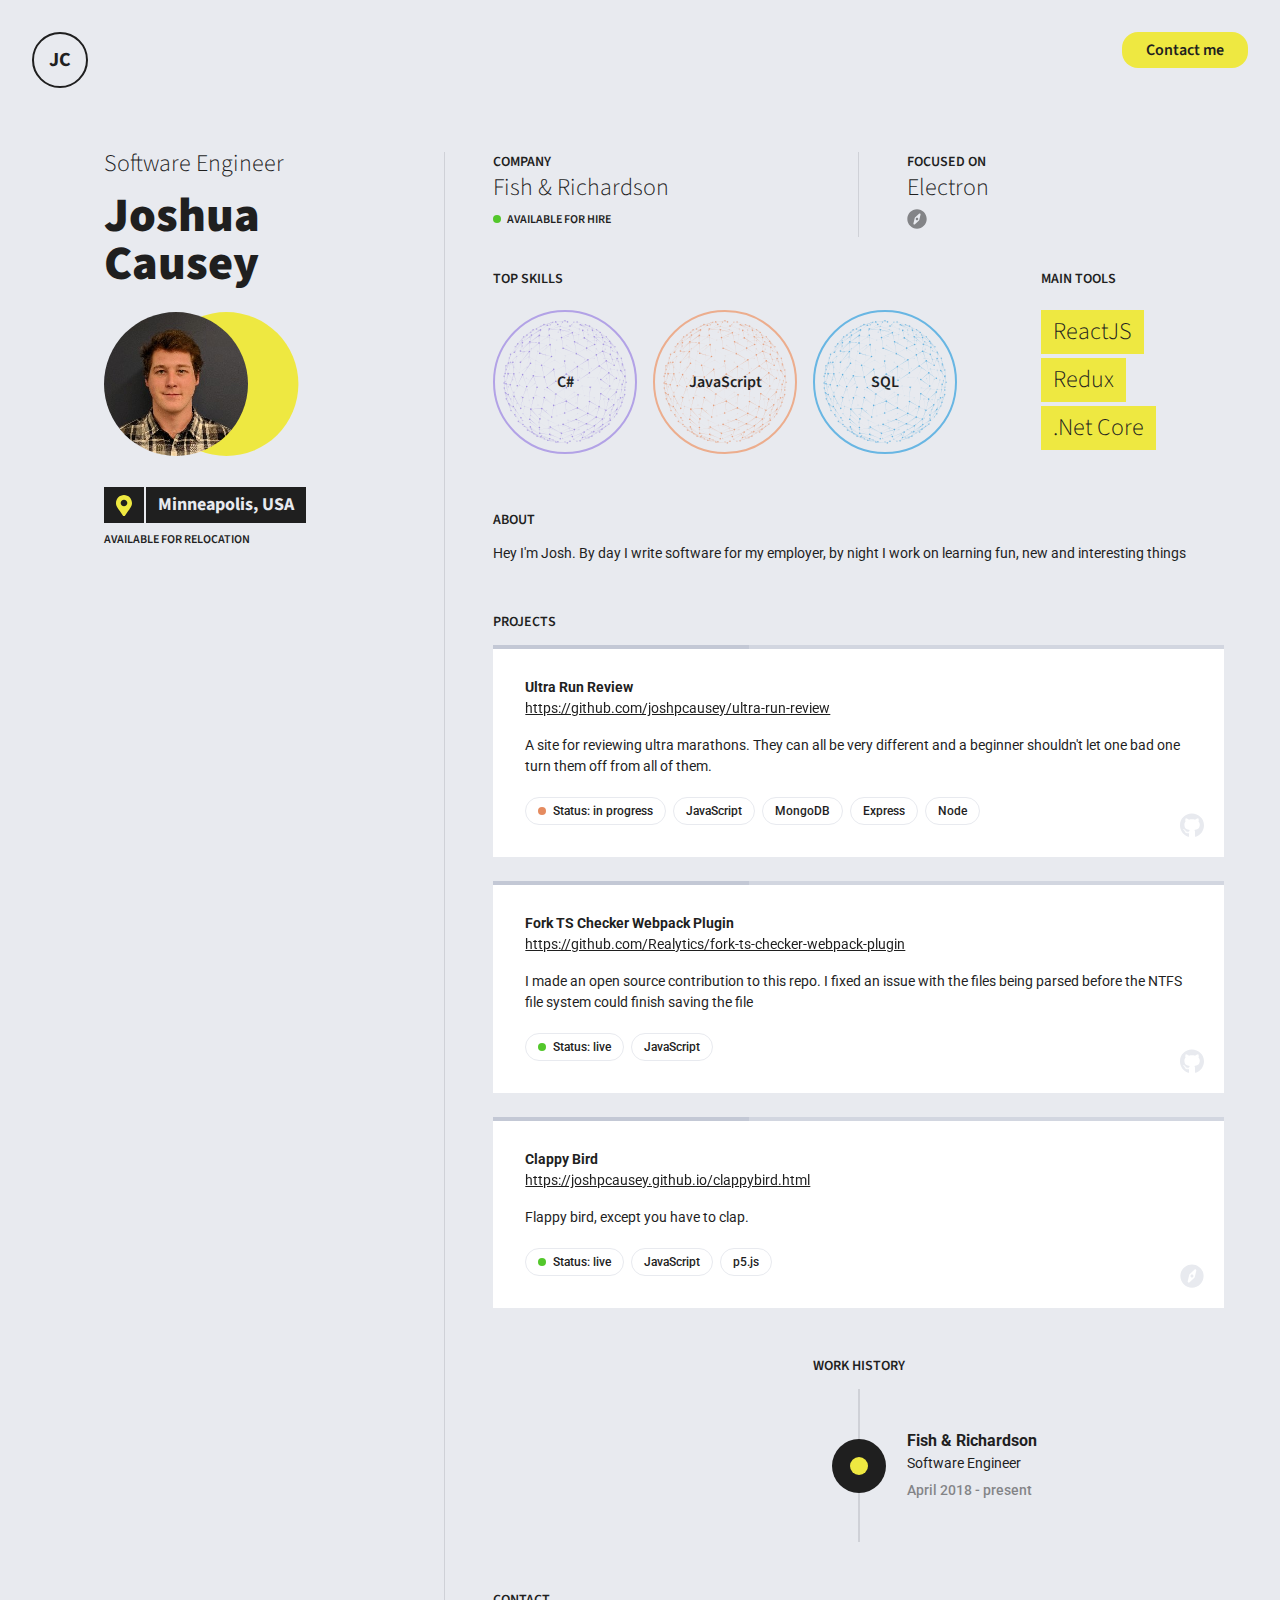
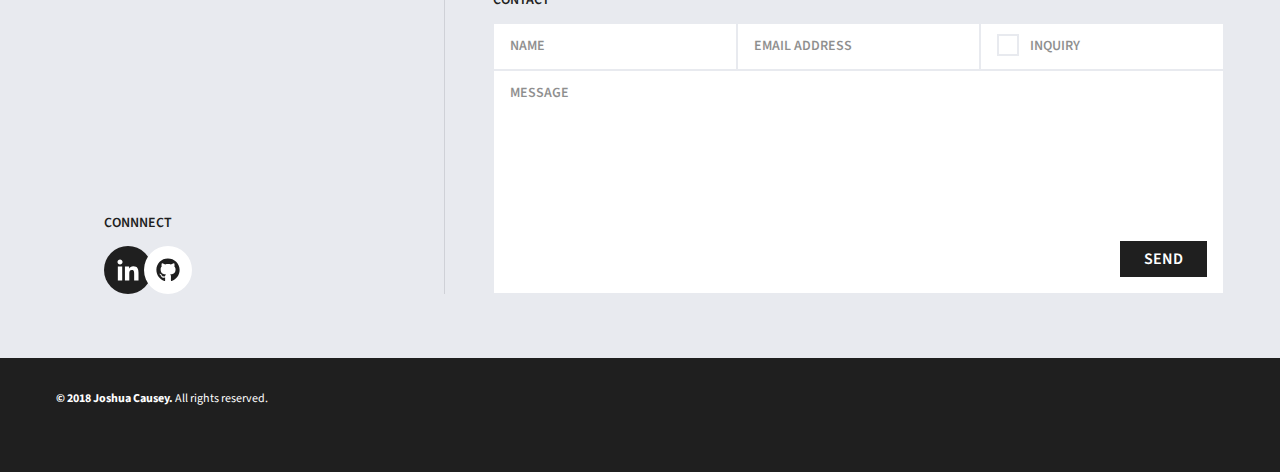
==== commit 64de27b1: "Update index.html" ====
--- a/index.html
+++ b/index.html
@@ -308,13 +308,9 @@
         <div class="w-2/3 text-back-light font-header text-xs">
           <strong>&copy; 2018 Joshua Causey.</strong> All rights reserved.
         </div>
-        <div class="w-1/3 text-right">
-          <a href="https://weeby.studio/intro" target="_blank" class="text-back-light">
-            <svg width="50" viewBox="0 0 741 238" xmlns="http://www.w3.org/2000/svg"><g><path d="M24.8 50.4c-7.6 0-13.5-2.4-17.8-7.3C2.7 38.2.6 32.4.6 25.8c0-6.5 2.1-12 6.3-16.6C11.1 4.6 17 2.3 24.8 2.3c6.9 0 12.5 2.5 16.8 7.6 3.8 4.6 5.7 10.1 5.7 16.6 0 6.3-2 11.9-6 16.7-4.1 4.8-9.6 7.2-16.5 7.2zM4.2 62h40.2v174.9H4.2V62zm69.6 175.4V132.3c0-22.9 8.2-42.4 24.7-58.6C115 57.5 134.8 49.4 158 49.4c22.7 0 42.1 8.1 58.2 24.4 16.1 16.2 24.1 35.8 24.1 58.6v105h-42.8V131c0-10.7-4.1-19.8-12.4-27.3s-18-11.2-29.2-11.2c-10.7 0-20 3.7-27.8 11-7.8 7.3-11.7 16.3-11.7 26.9v107H73.8zm191-237h39.8V48h27.5v41.7h-27.5v78.8c0 4.3.7 8 2.2 11.2 1.5 3.2 3.9 6.4 7.2 9.7 6.3 6.3 13.7 9.5 22.3 9.5h6.6v38.6h-6.4c-7.1 0-14-1.1-20.8-3.3-8.4-2.7-17.6-7.5-27.7-14.5-6.2-4.3-11.4-10.9-15.9-19.9-4.9-10-7.3-20.1-7.3-30.4V.4zm148.2 237l-44.3-.2V133.9c0-15.8 2.9-29.4 8.6-41 5.8-11.5 15-21.5 27.6-30.1 7.7-5.2 15-9 21.8-11.2 6.8-2.3 14.2-3.4 22.3-3.4 2 0 4.5.1 7.3.4 2.8.2 6.1.7 9.7 1.3v41.9c-3.9-1.1-8-1.7-12.3-1.7-8.2 0-16.1 2.8-23.7 8.3-5.5 3.9-9.7 8.4-12.7 13.5-2.9 5.1-4.4 10.9-4.4 17.5v108h.1zm163.4 0c-29 0-52.1-9.6-69.1-28.7-15.3-17.2-23-38.4-23-63.5 0-25.4 7.8-47 23.4-64.7 17.5-19.8 41.1-29.6 70.8-29.6 29 0 52.1 9.6 69.1 28.7 15.3 17.2 23 38.4 23 63.5 0 25.4-7.8 47-23.4 64.7-17.6 19.7-41.2 29.6-70.8 29.6zm4-148c-17.2 0-30.9 5.7-41 17.1-9.2 10.3-13.7 22.9-13.7 37.7 0 14.4 4.3 26.5 13 36.3 9.8 10.9 23 16.4 39.8 16.4 17.2 0 30.9-5.7 41-17.1 9.2-10.3 13.7-22.9 13.7-37.7 0-14.4-4.3-26.5-13-36.3-9.8-10.9-23.1-16.4-39.8-16.4z" class="text"/><circle class="dot fill-lead" cx="713" cy="209" r="28"/></g></svg>
-          </a>
-         </div>
+        
       </div>
     </footer>
     
   </body>
-</html>+</html>
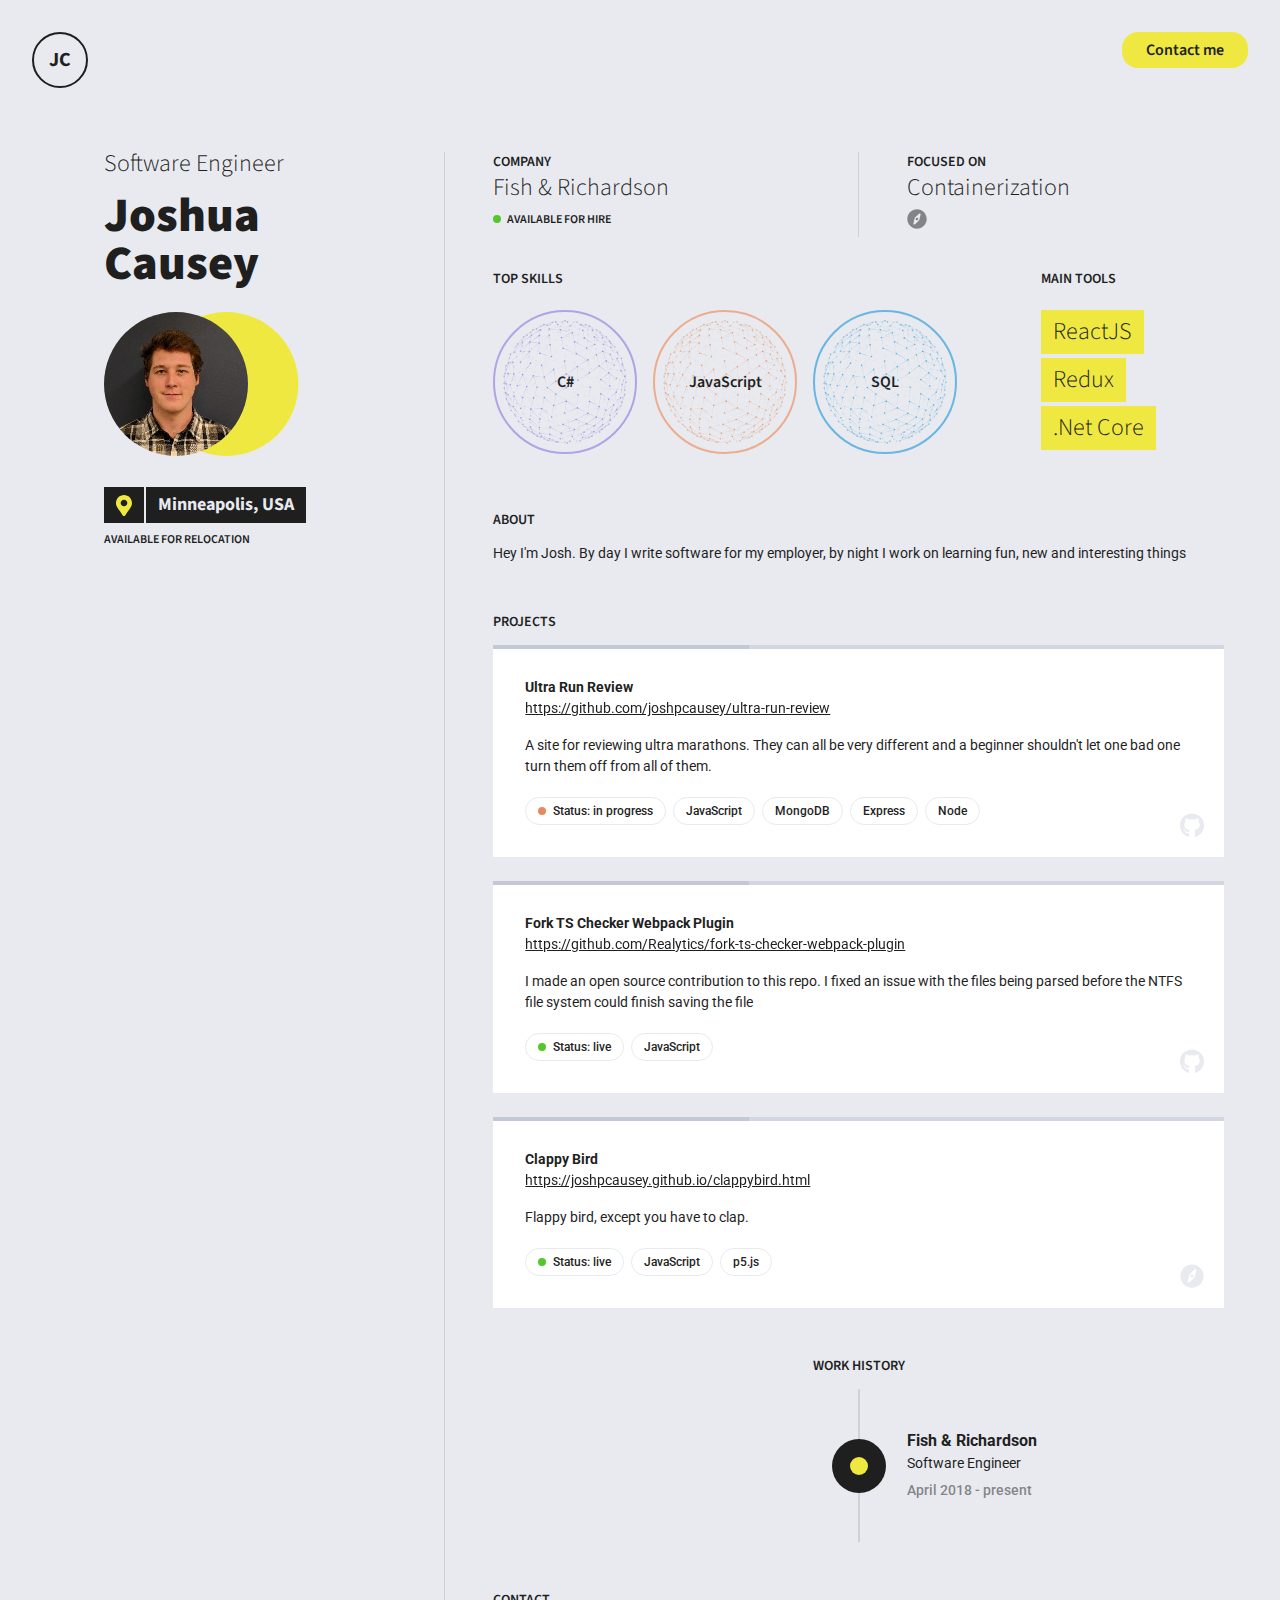
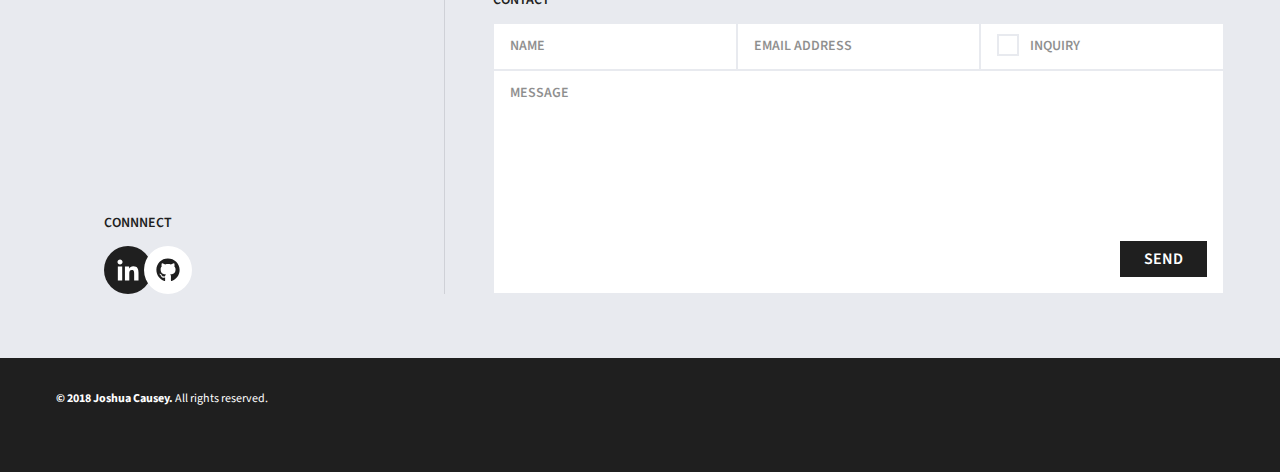
==== commit df68d2bf: "Update index.html" ====
--- a/index.html
+++ b/index.html
@@ -98,9 +98,9 @@
           <div class="w-1/2 pl-4 lg:pl-12">
             <h5 class="section-header pb-0">Focused on</h5>
             <div class="font-header font-light text-2xl text-front leading-tight">
-              Electron
+              Containerization
               <div class="pt-1">
-                <a href="https://github.com/electron/electron" class="inline-block text-front opacity-50 hover:opacity-75 h-5 w-5" target="_blank">
+                <a href="https://kubernetes.io/" class="inline-block text-front opacity-50 hover:opacity-75 h-5 w-5" target="_blank">
                     <svg xmlns="http://www.w3.org/2000/svg" viewBox="0 0 512 512"><path d="M504 256c0 136.967-111.033 248-248 248S8 392.967 8 256 119.033 8 256 8s248 111.033 248 248zM307.446 120.844l-102.642 97.779a23.997 23.997 0 0 0-6.772 11.729l-33.359 137.779c-5.68 23.459 22.777 39.318 39.88 23.024l102.64-97.779a23.99 23.99 0 0 0 6.772-11.729l33.359-137.779c5.618-23.198-22.591-39.493-39.878-23.024zM256 224c-17.673 0-32 14.327-32 32s14.327 32 32 32 32-14.327 32-32-14.327-32-32-32z"/></svg>
                 </a>
               </div>
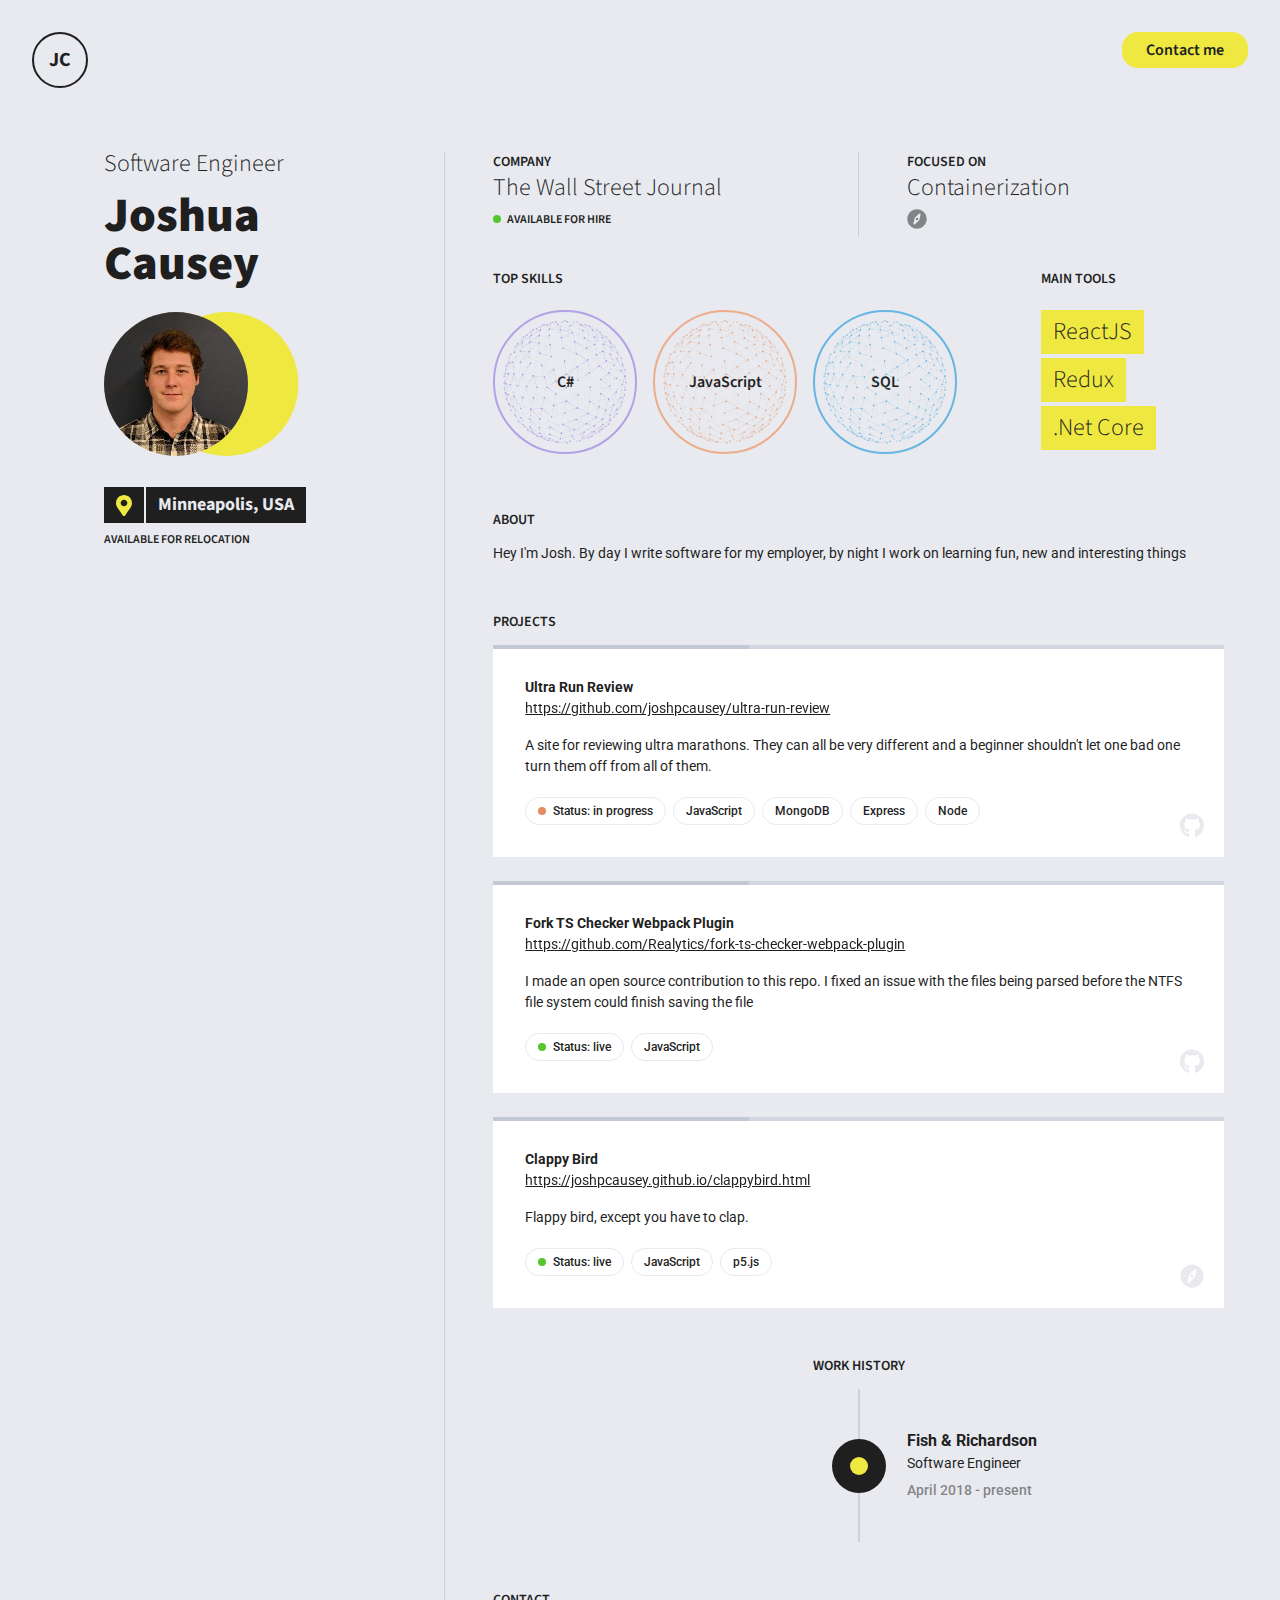
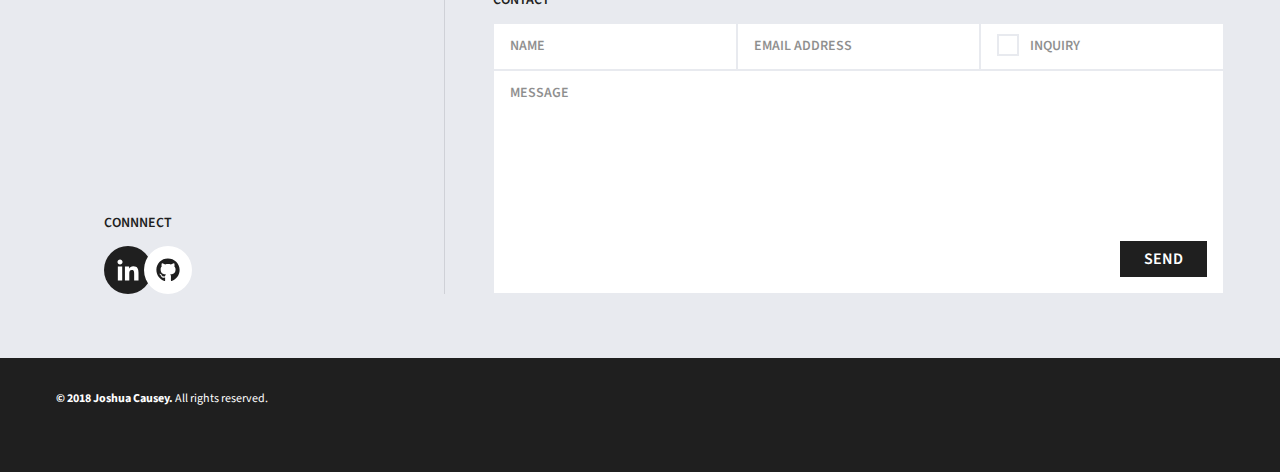
==== commit f7c8cd25: "update job" ====
--- a/index.html
+++ b/index.html
@@ -22,7 +22,7 @@
         "jobTitle": "Software Engineer",
         "worksFor": {
           "@type": "Organization",
-          "name": "Fish &amp; Richardson"
+          "name": "The Wall Street Journal"
         }  
       }
     </script>
@@ -88,7 +88,7 @@
         <div class="flex pb-8">
           <div class="w-1/2 pr-4 lg:pr-12 border-r border-line">
             <h5 class="section-header pb-0">Company</h5>
-            <h3 class="font-header font-light text-2xl text-front leading-tight">Fish &amp; Richardson</h3>
+            <h3 class="font-header font-light text-2xl text-front leading-tight">The Wall Street Journal</h3>
             
             <div class="font-header font-semibold text-xs uppercase pt-2">
                 <span class="dot status-green"></span> Available for hire
